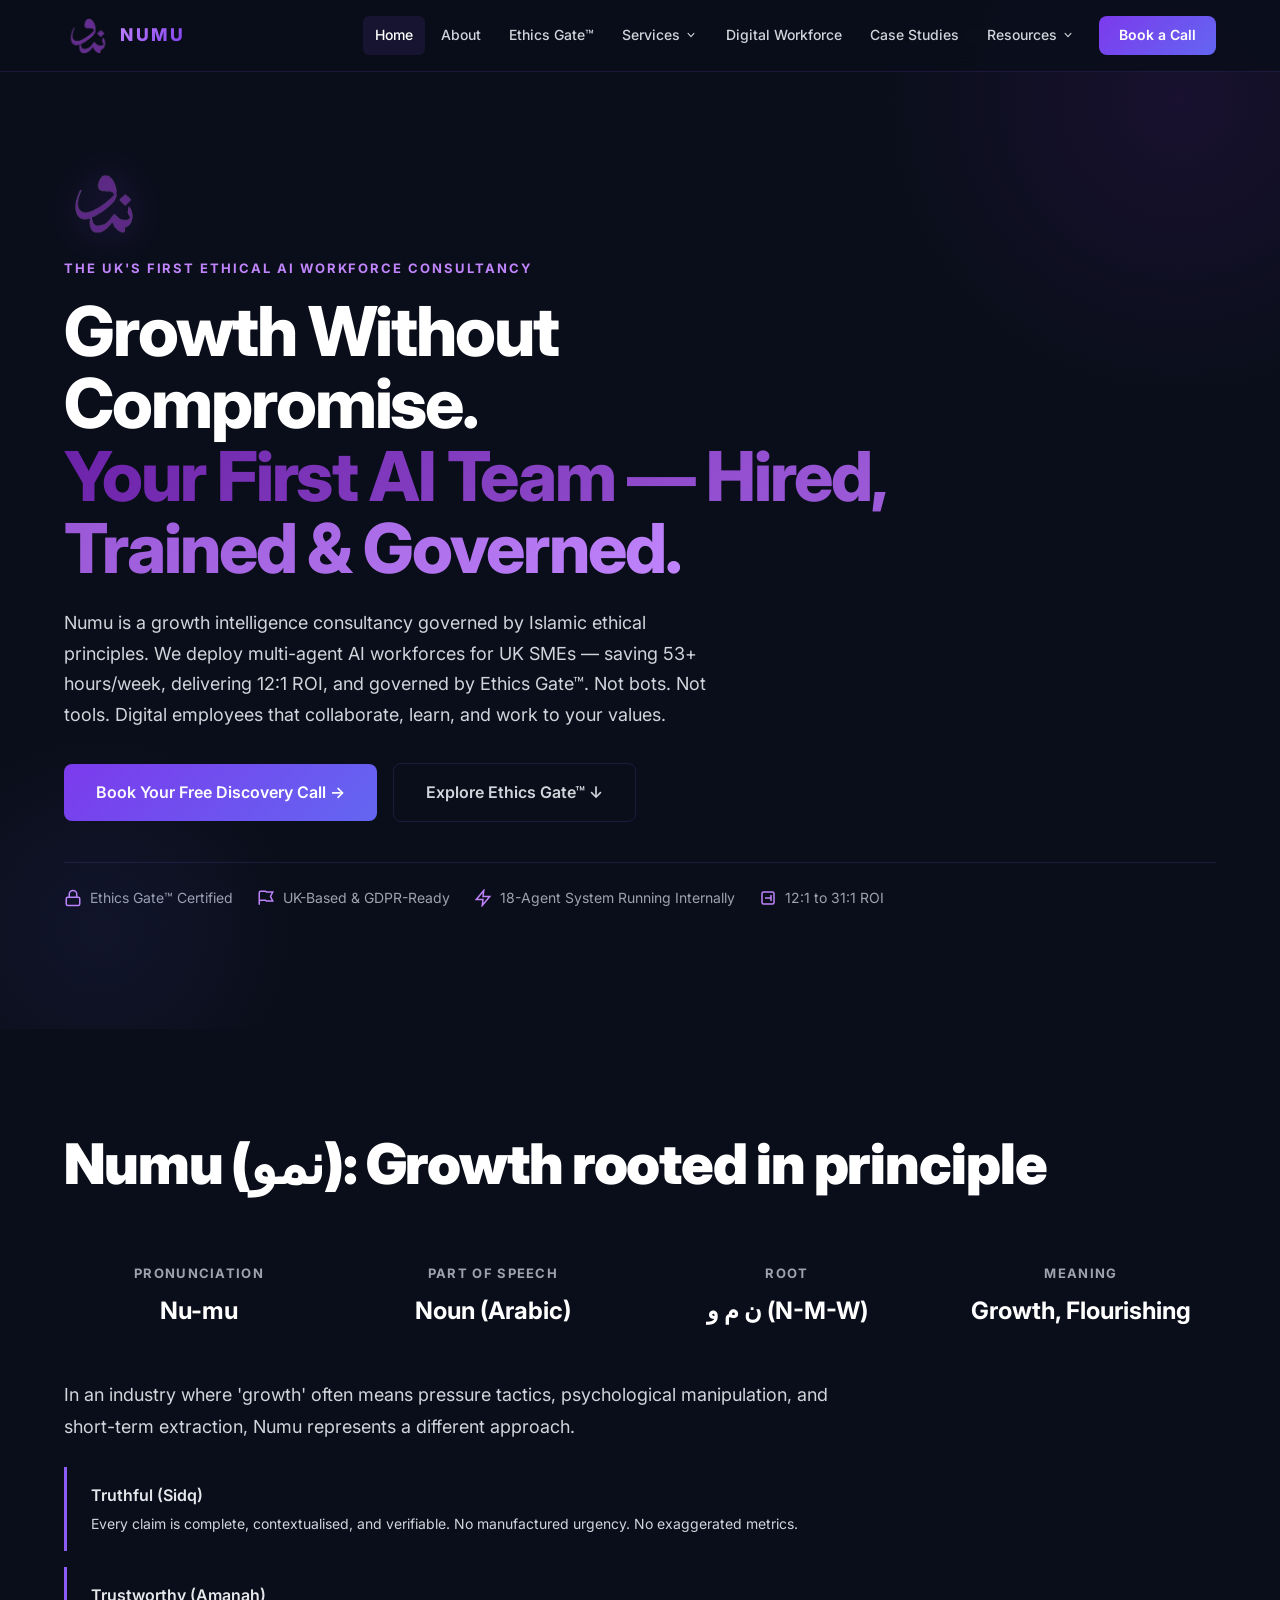
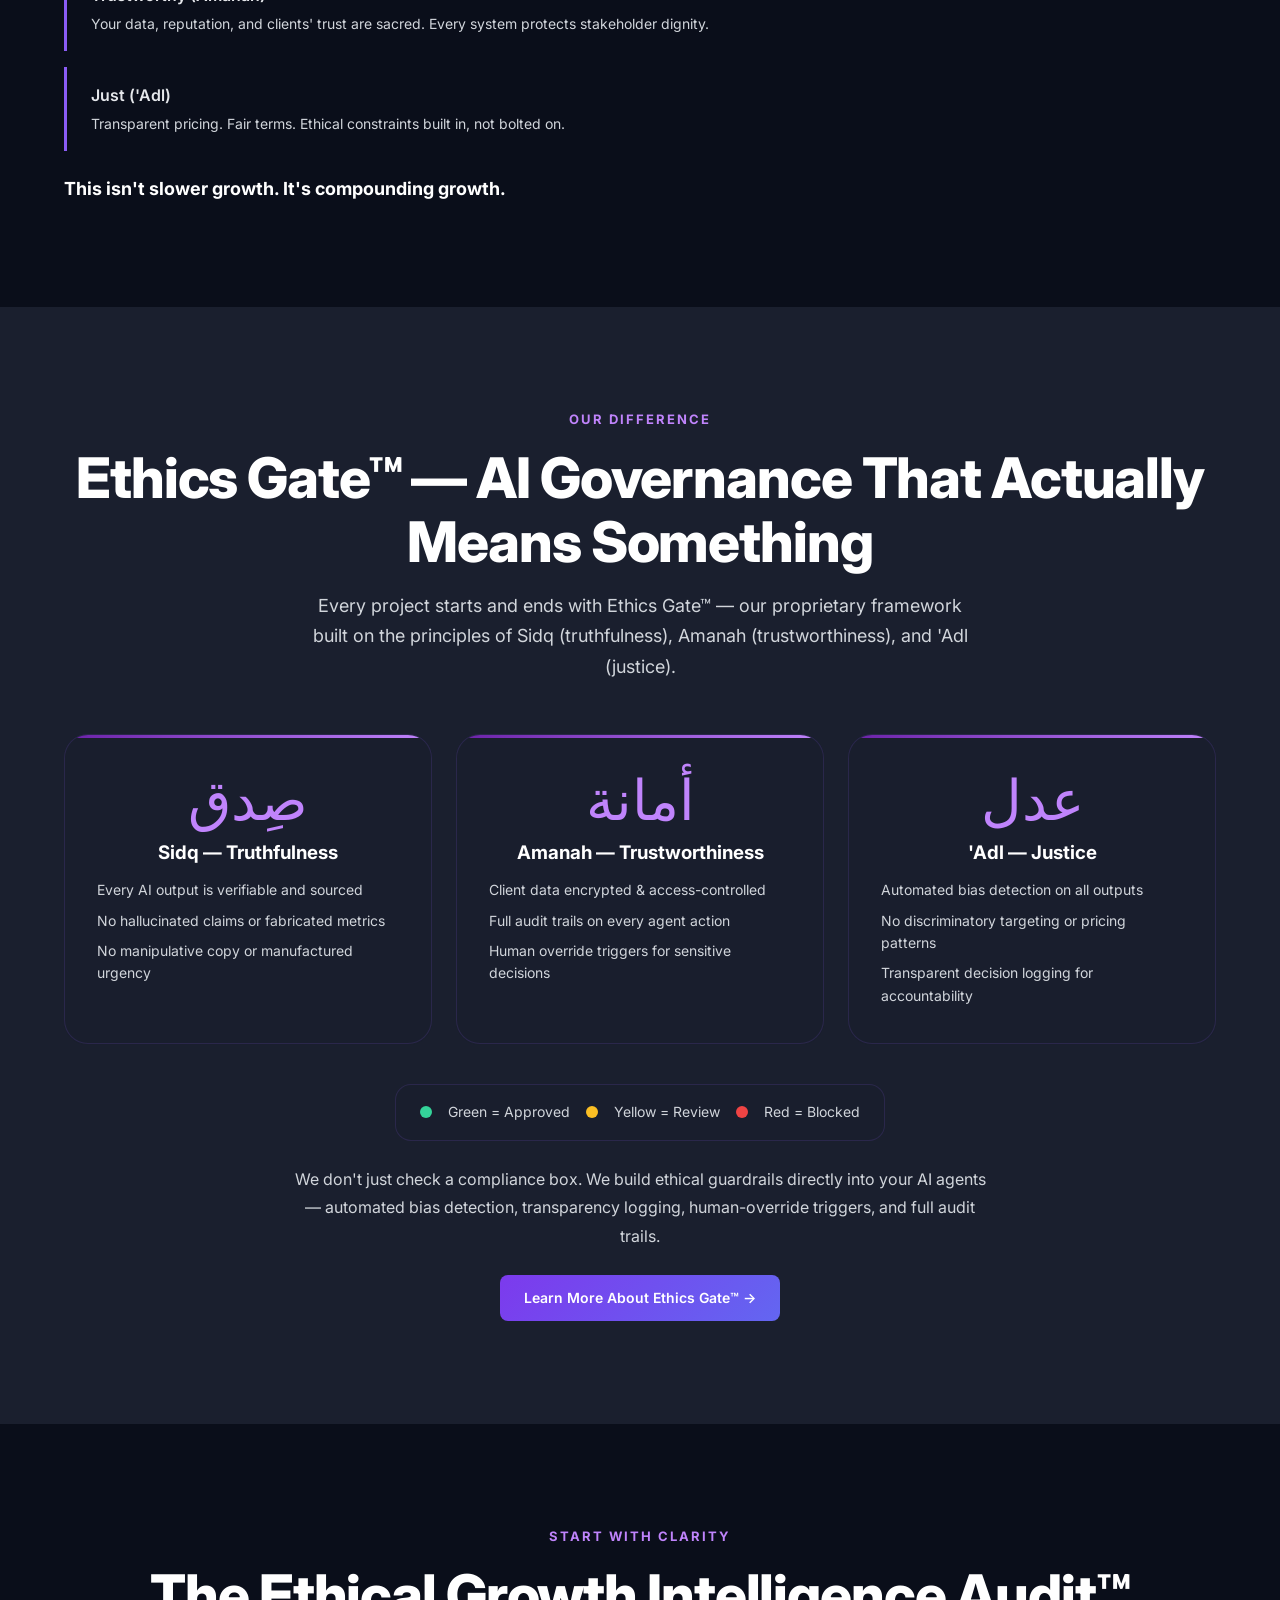
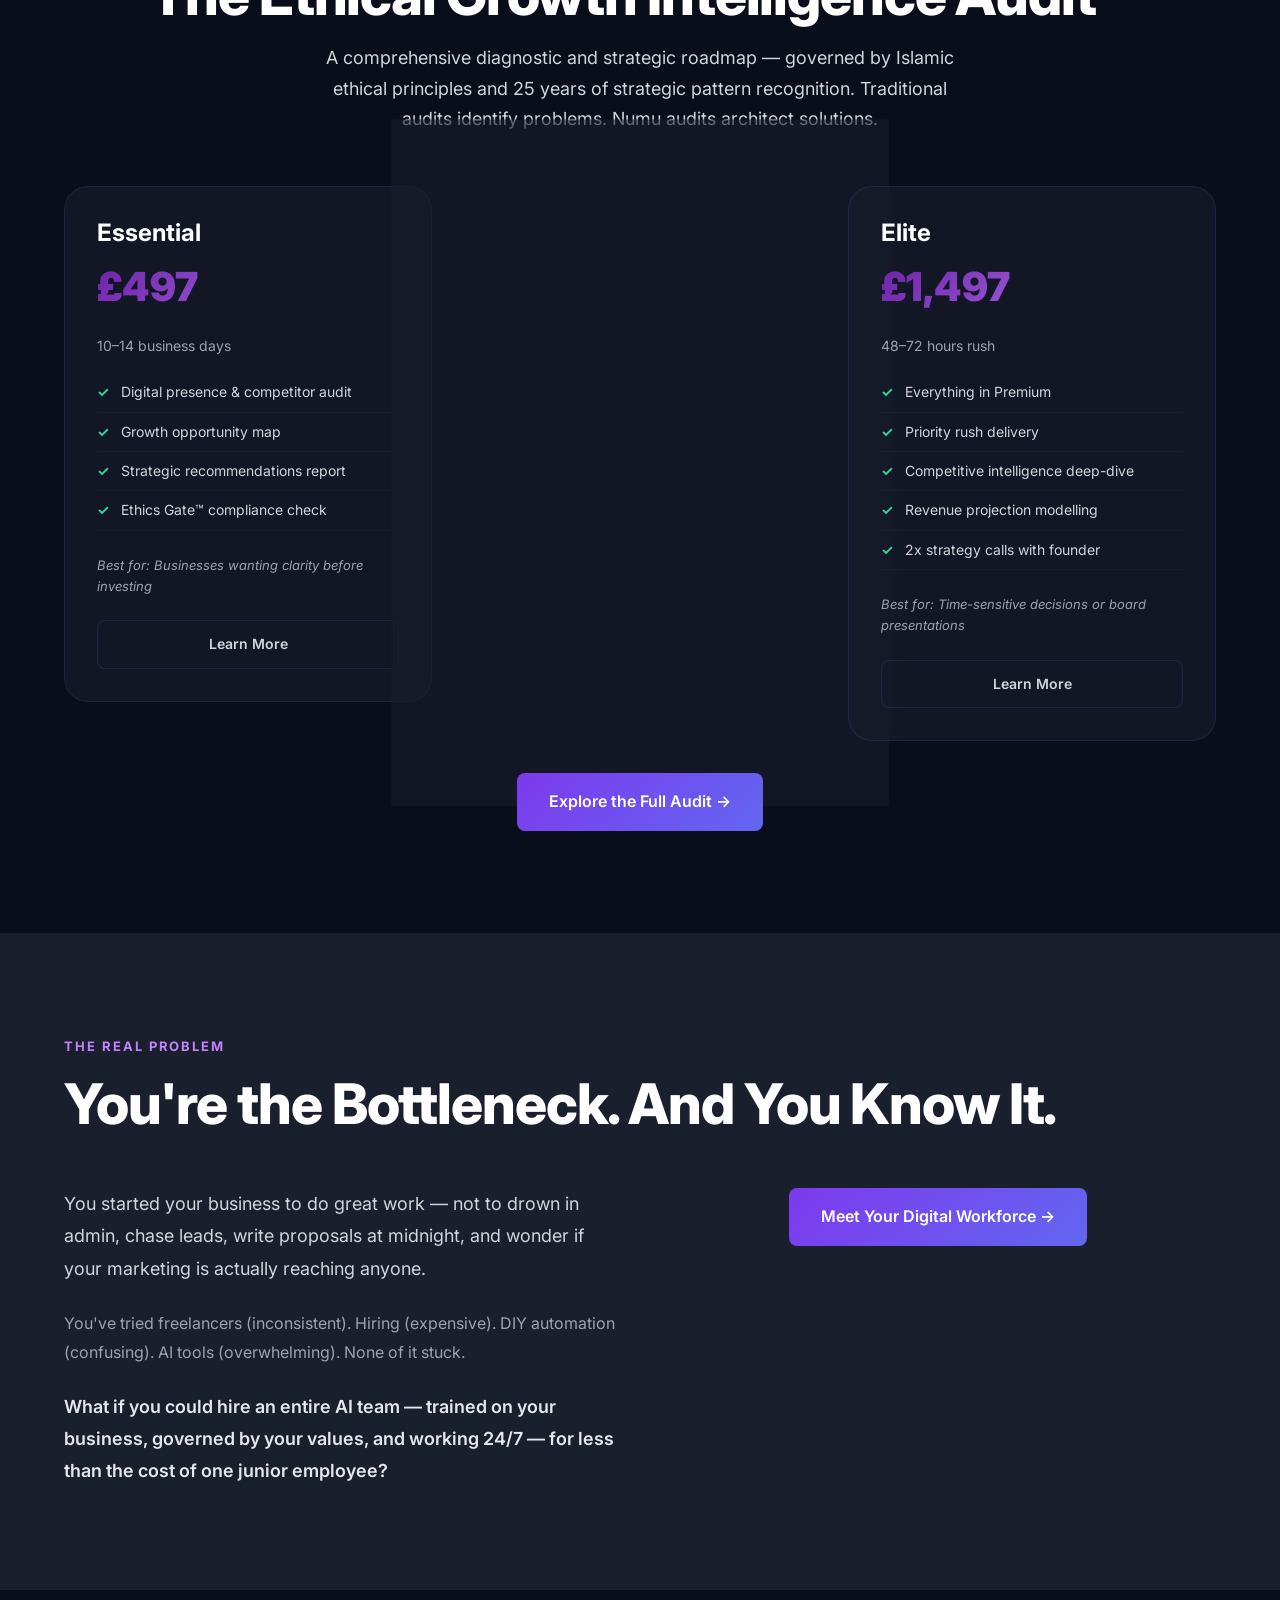
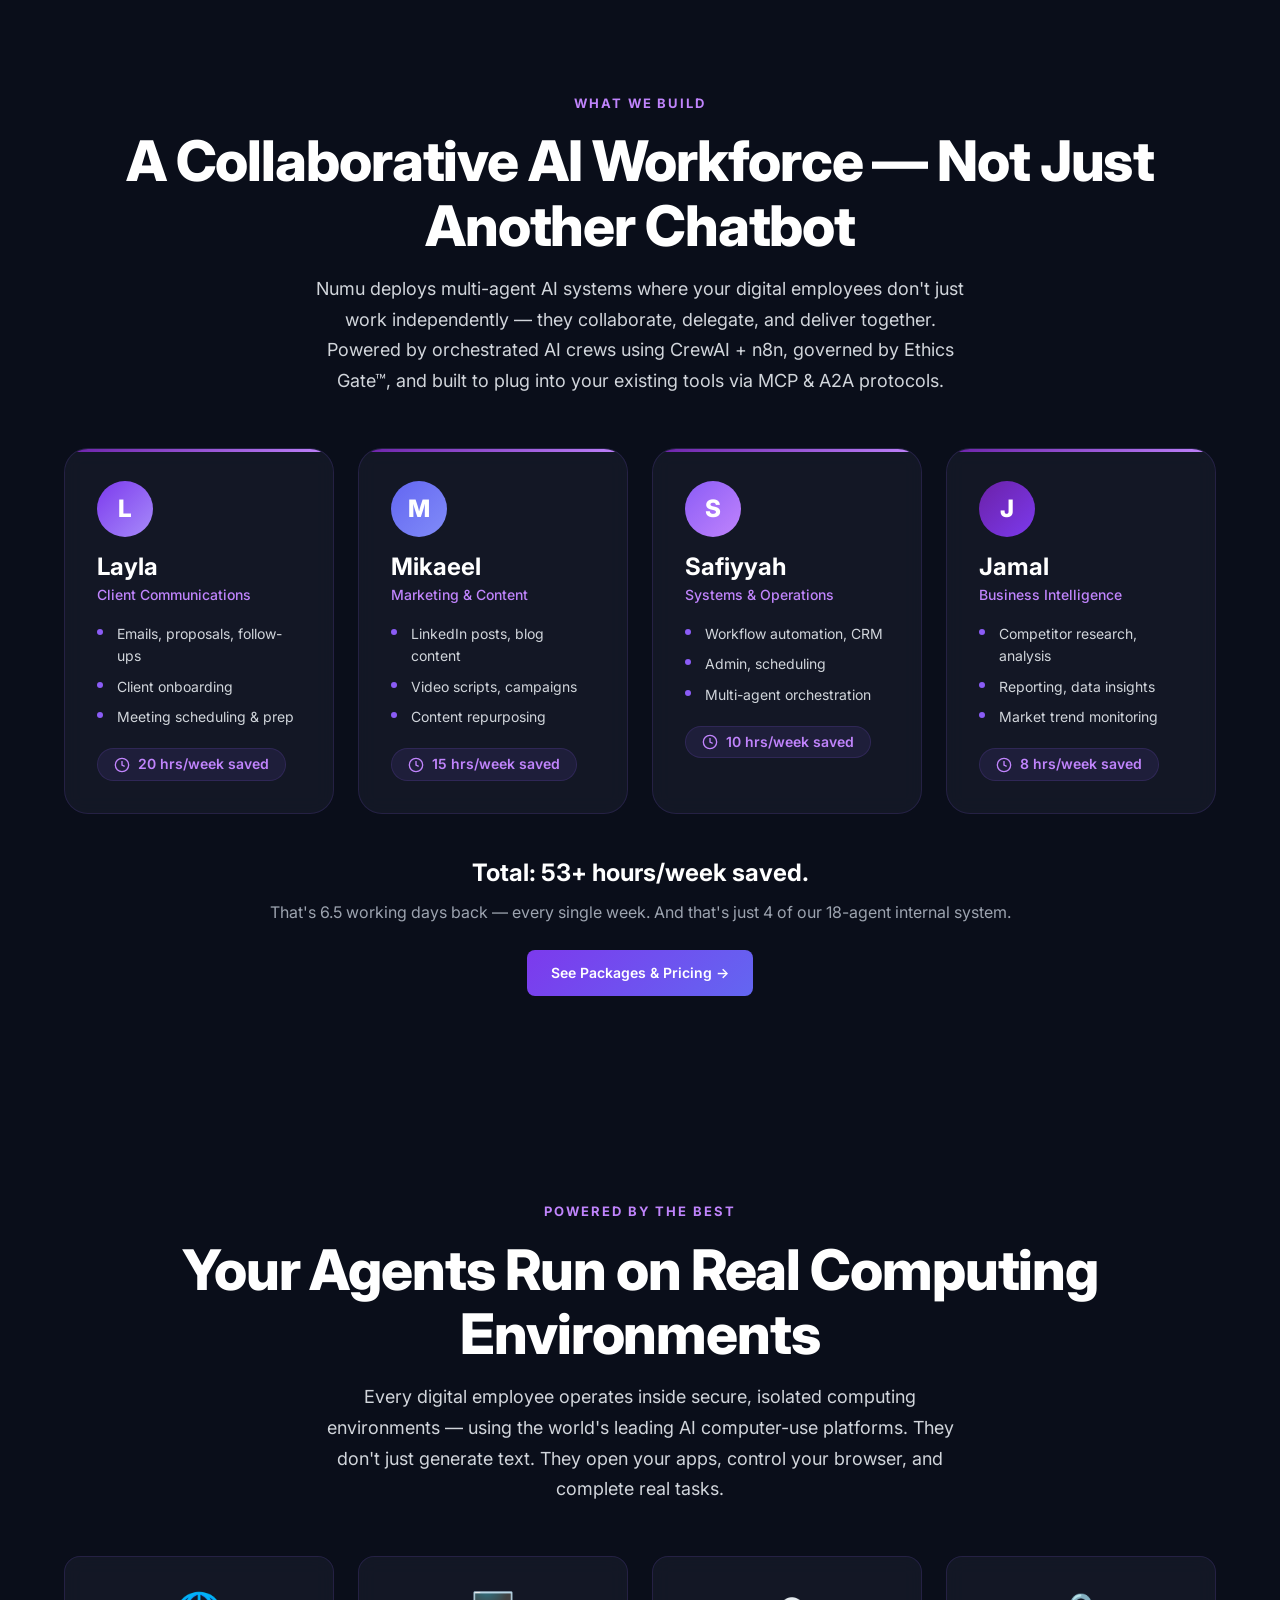
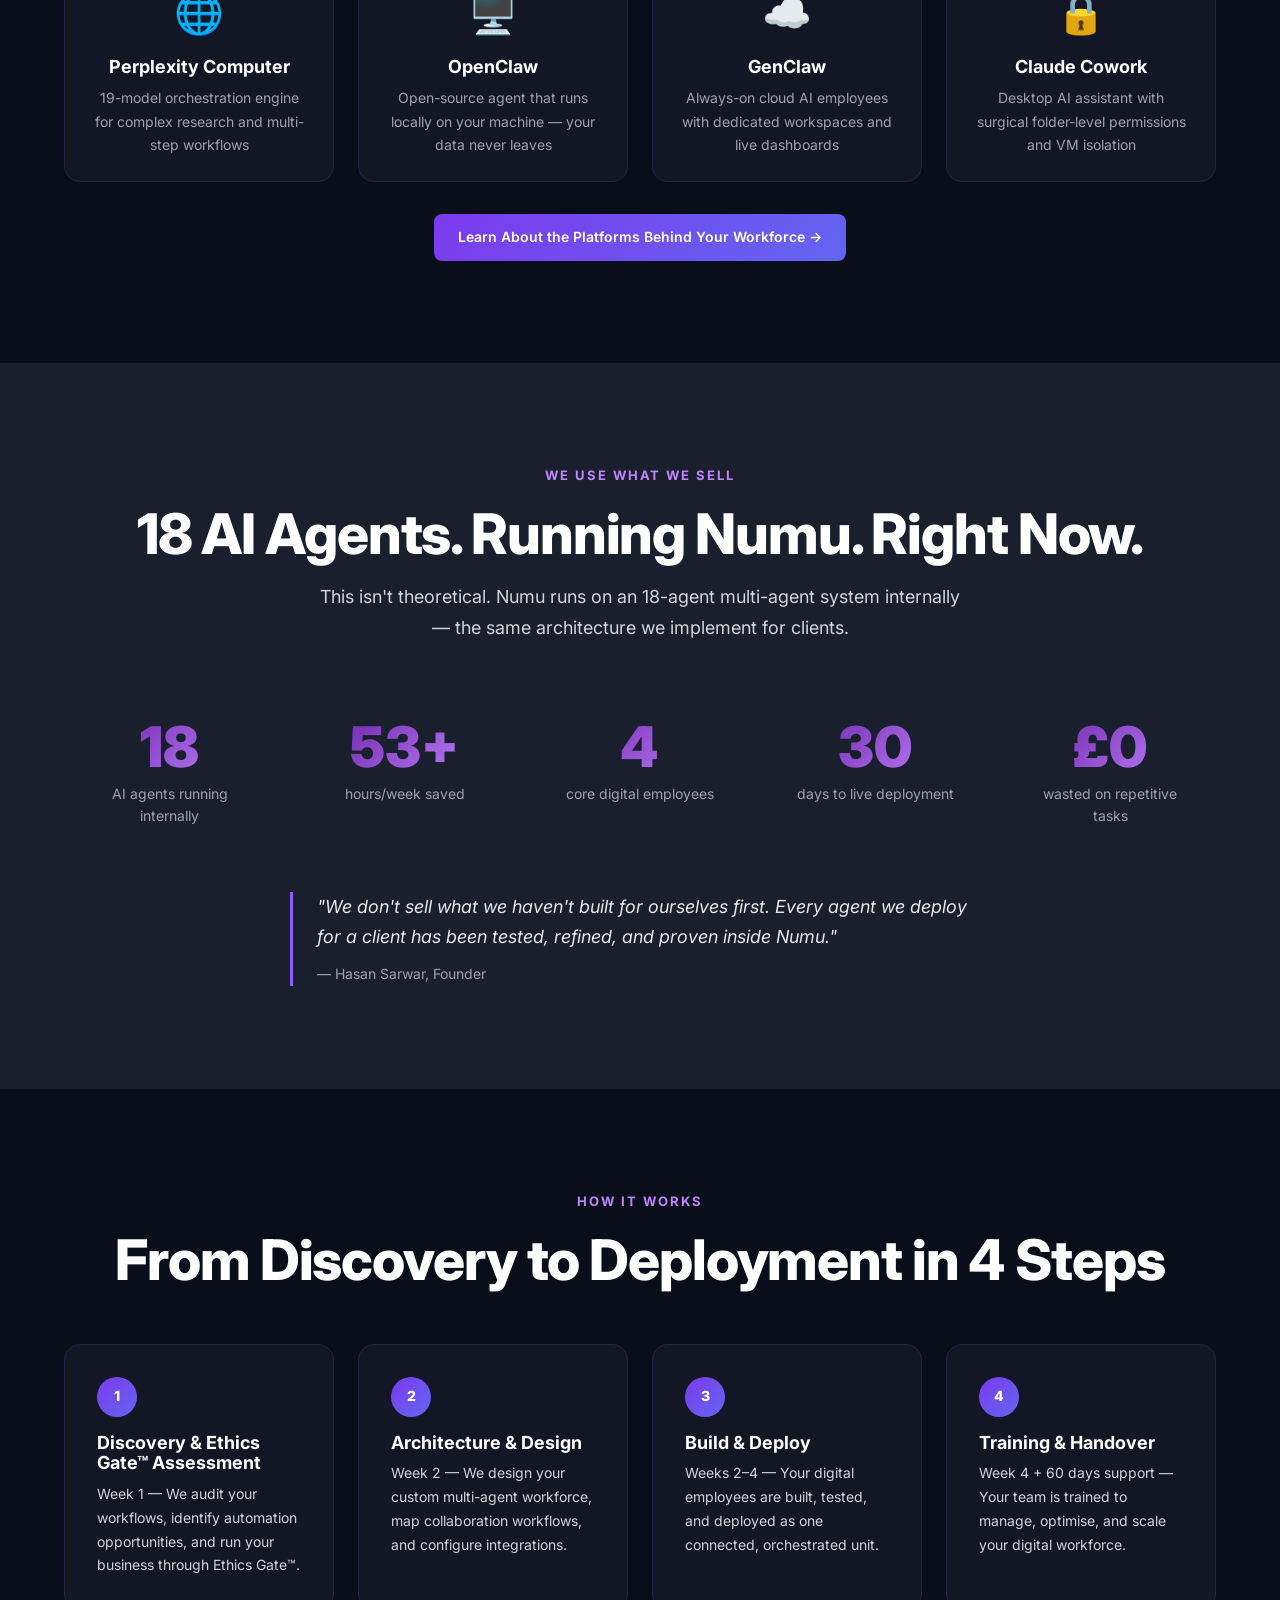
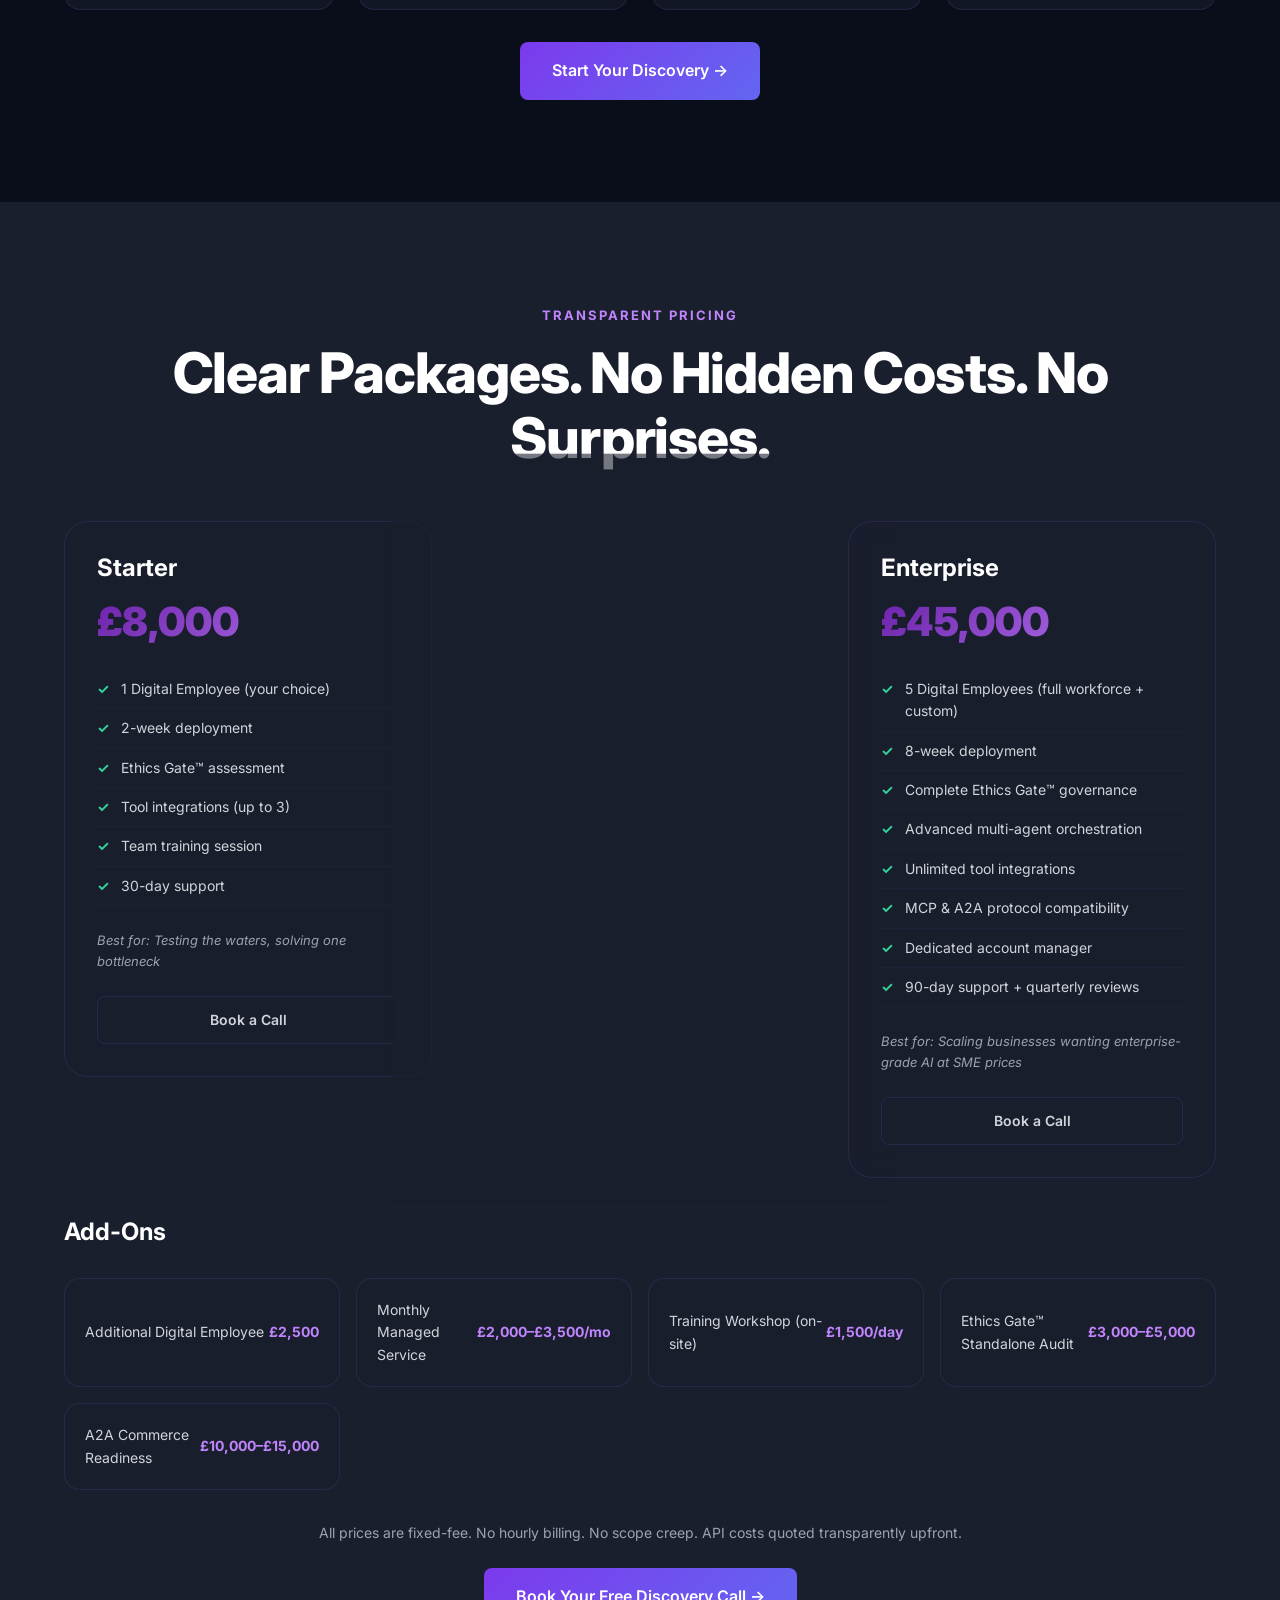
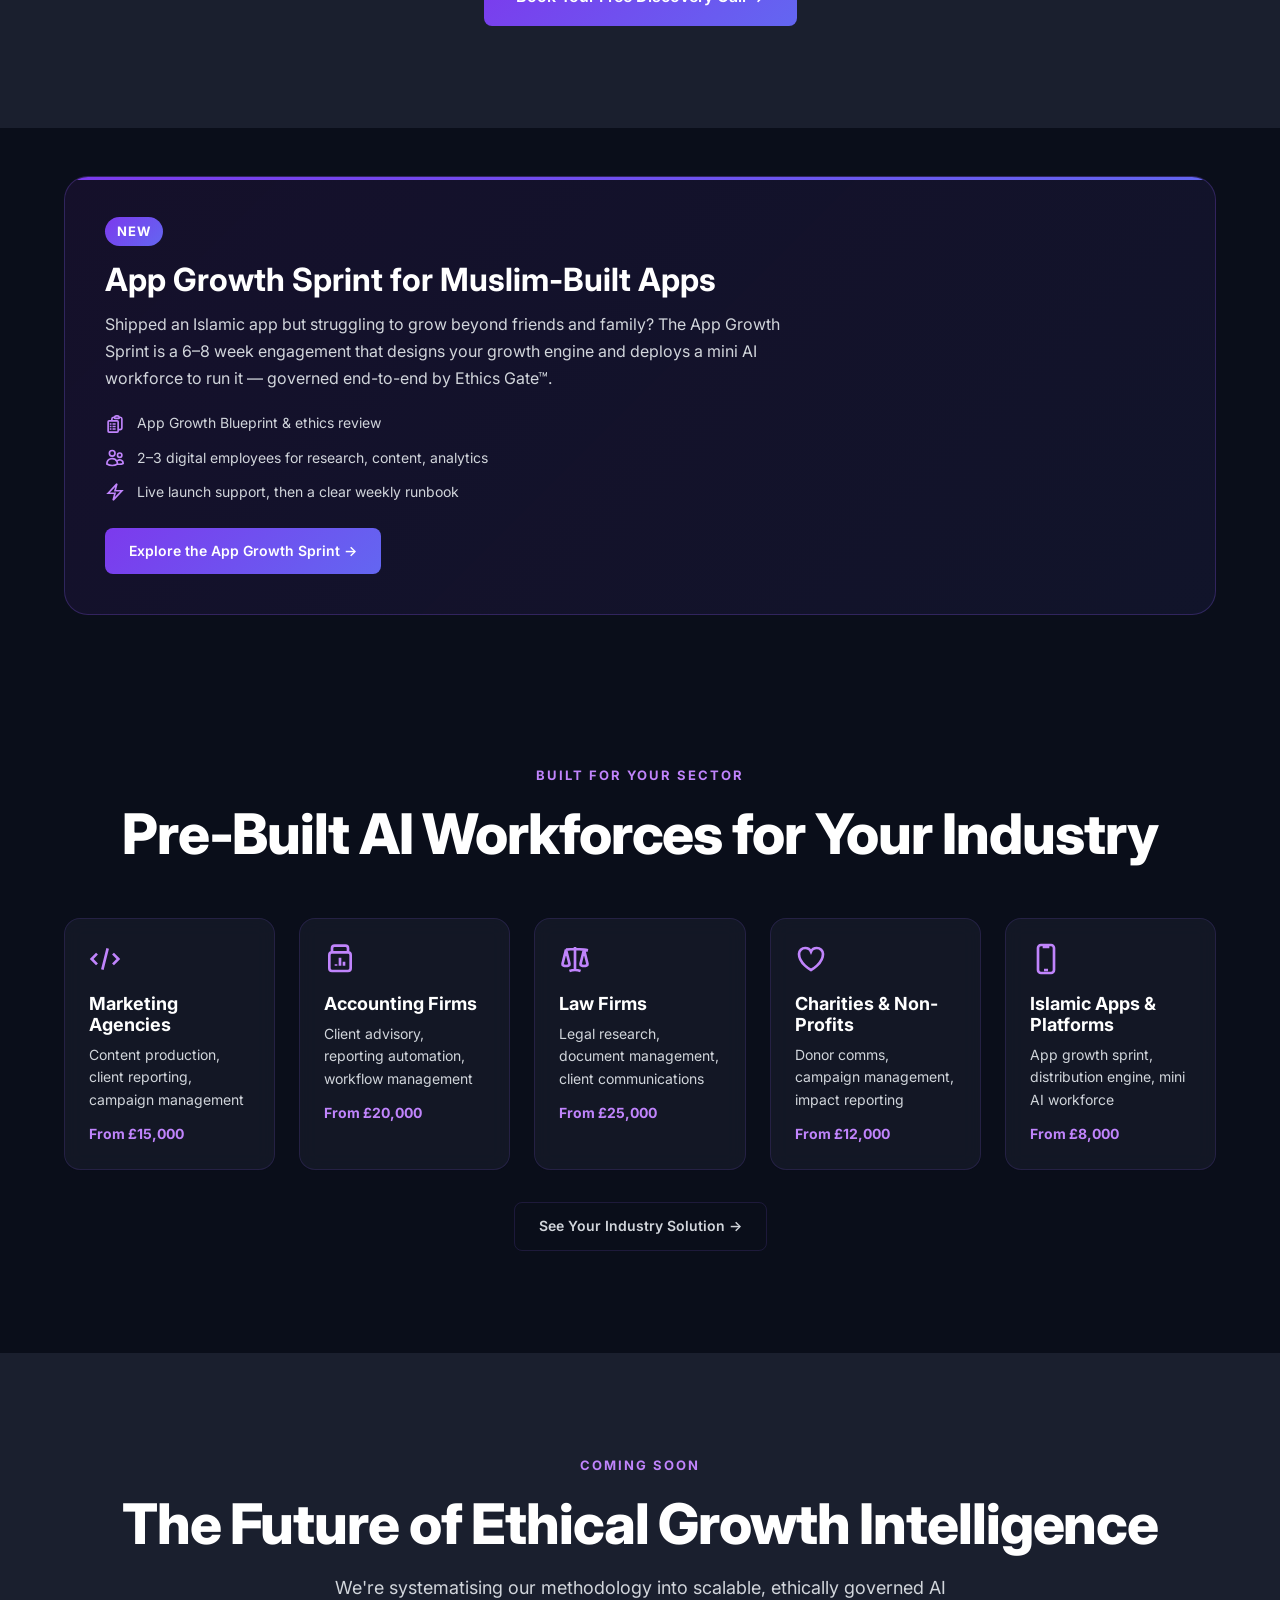
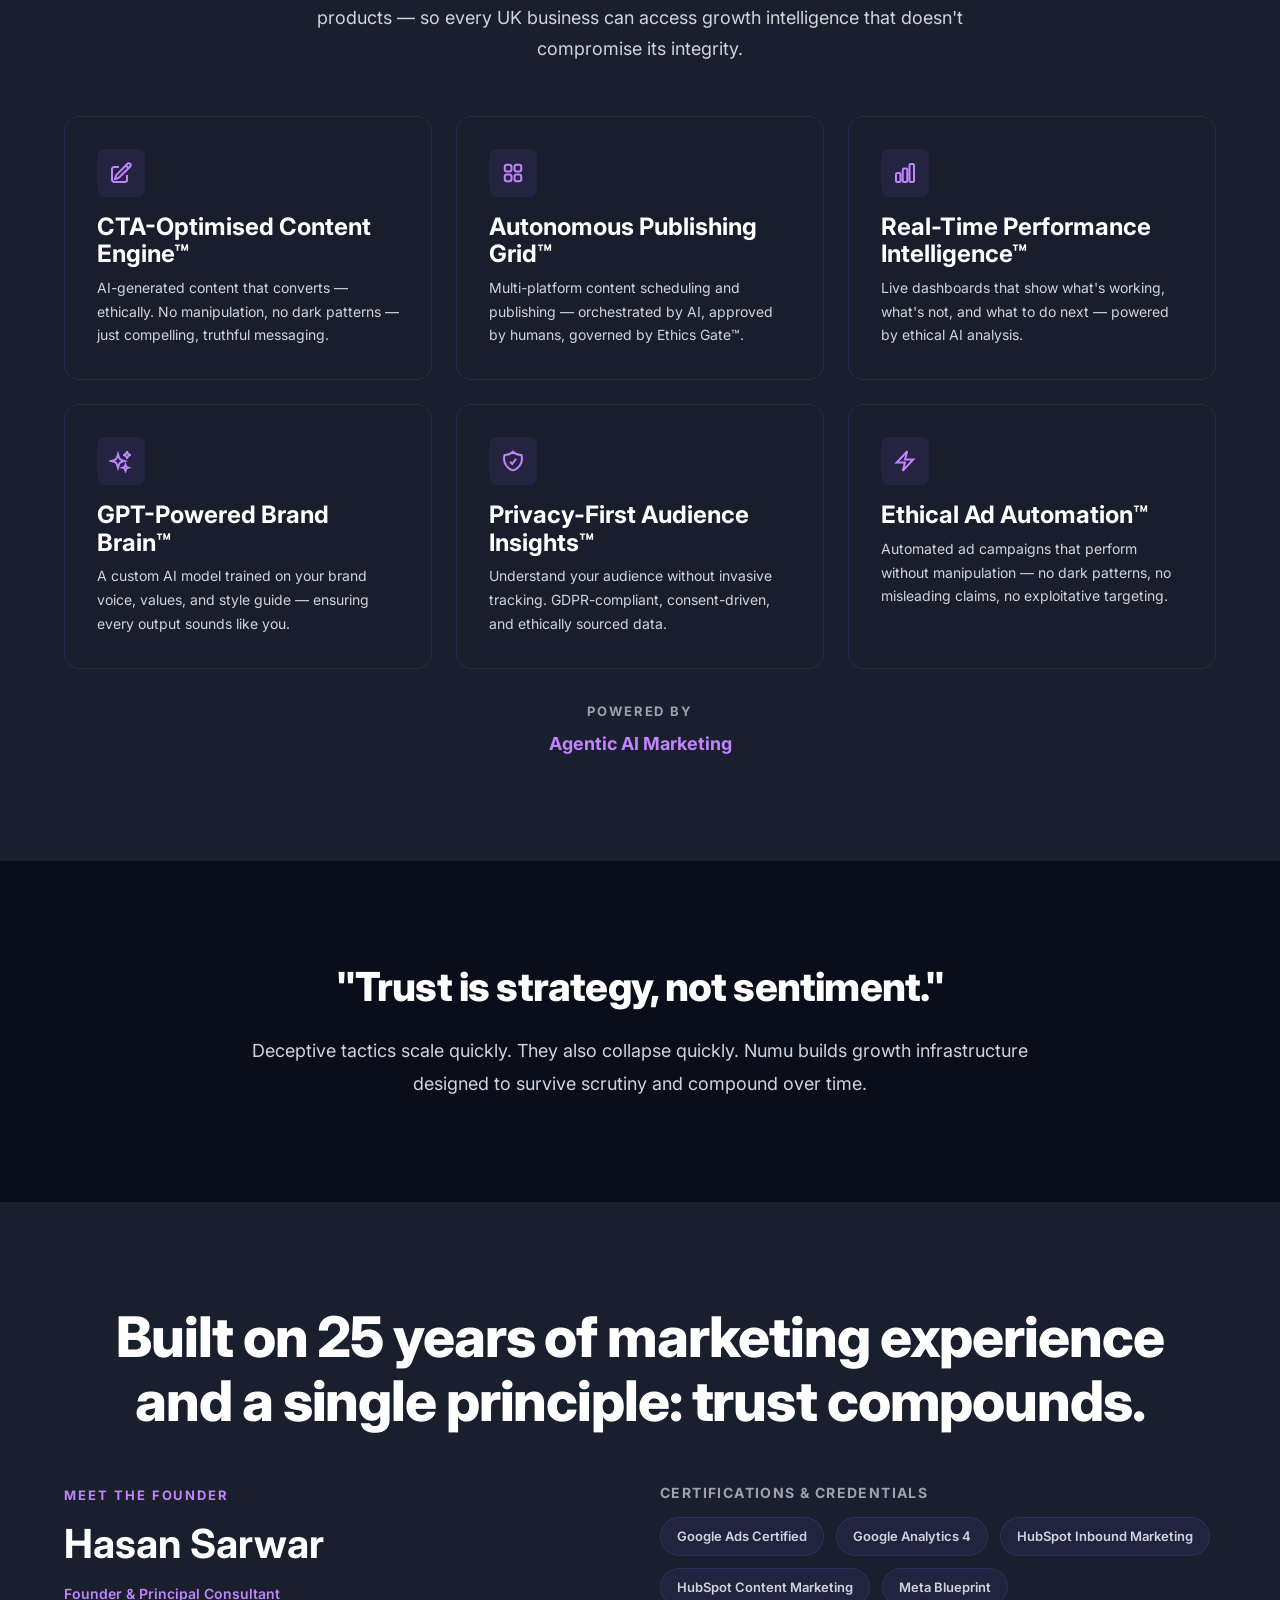
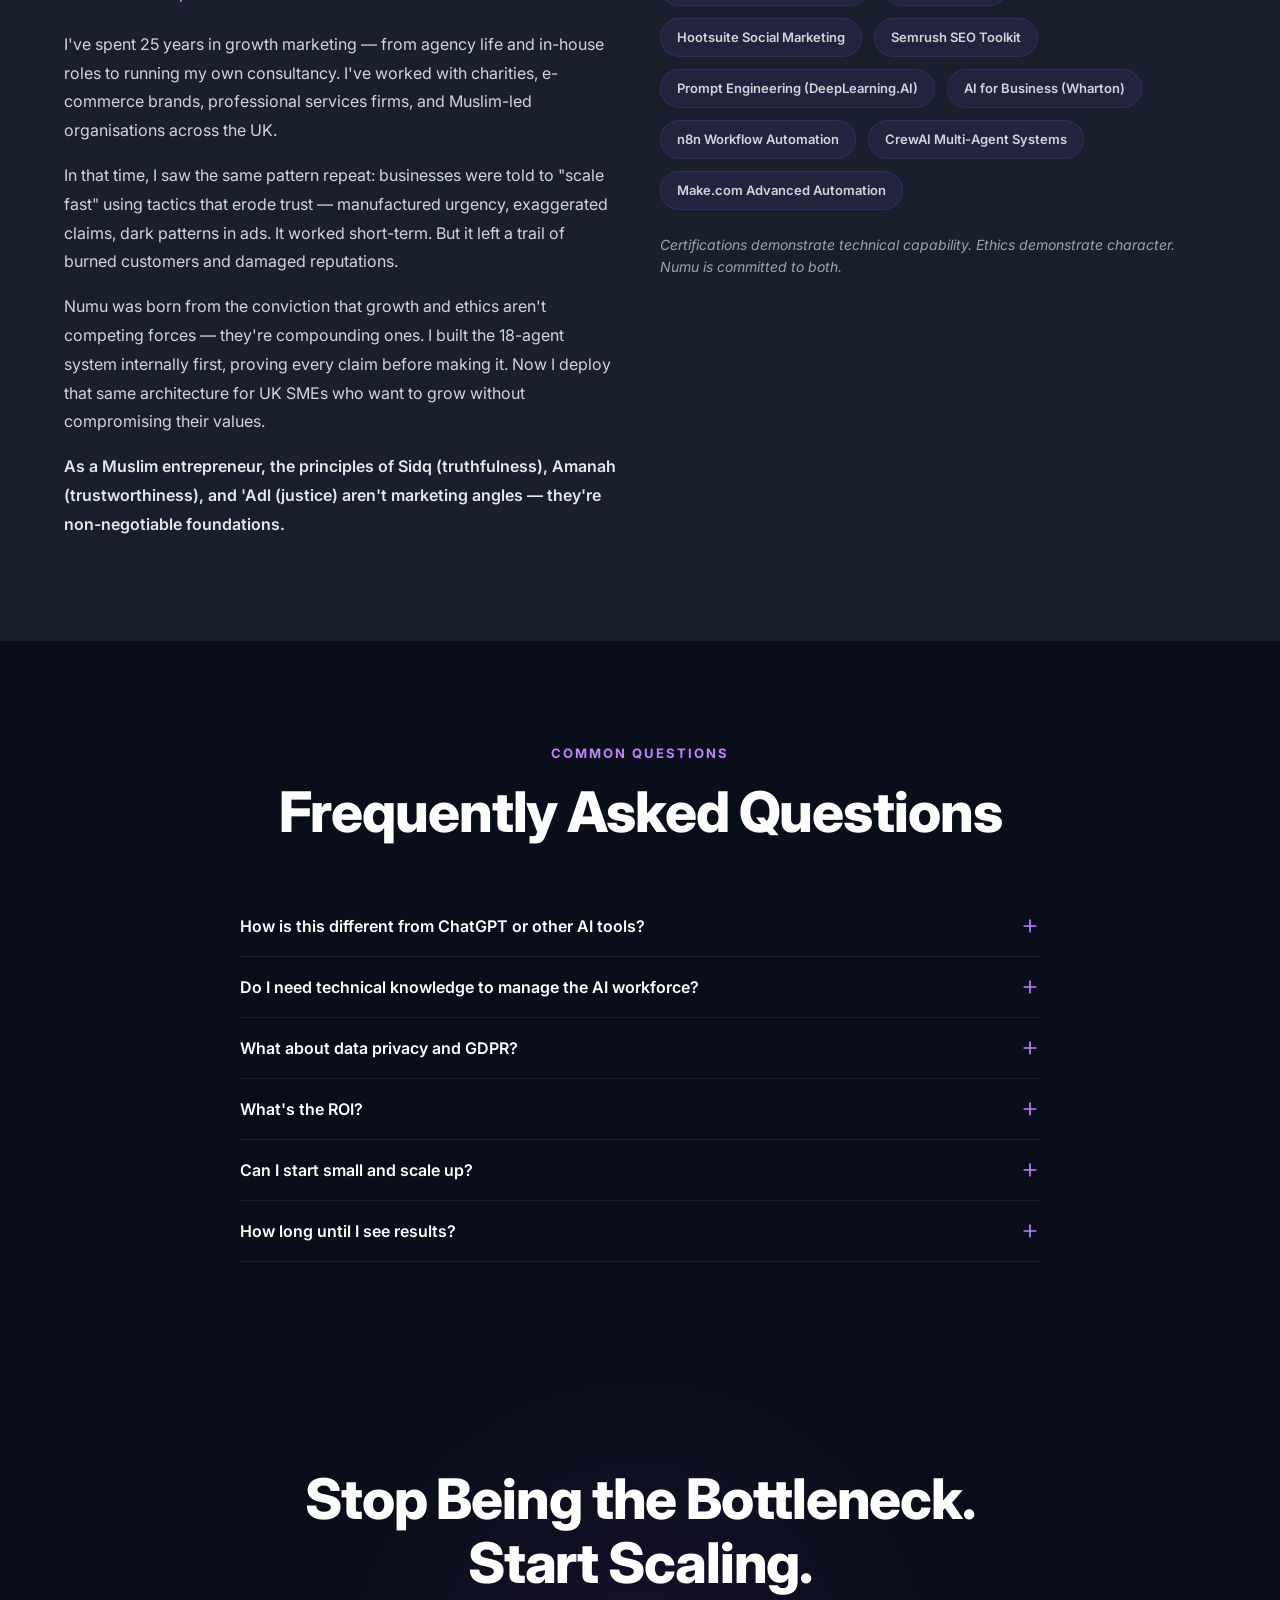
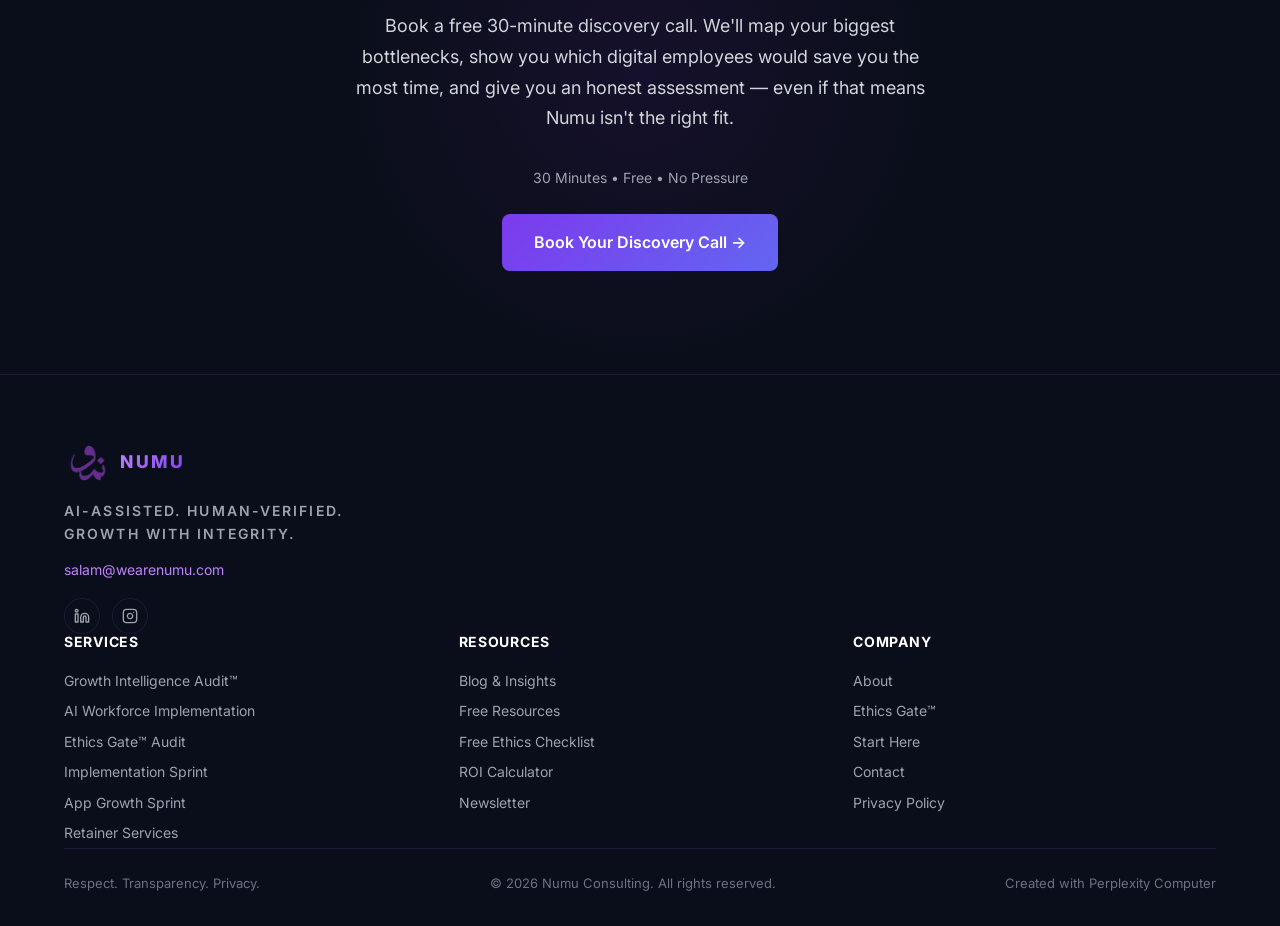
==== index.html @ 9b7150a6 "Add App Growth Sprint page, homepage offer strip, Islamic Apps industry card - New dedicated page: /" ====
<!DOCTYPE html>
<html lang="en">
<head>
<!--
   ______                            __
  / ____/___  ____ ___  ____  __  __/ /____  _____
 / /   / __ \/ __ `__ \/ __ \/ / / / __/ _ \/ ___/
/ /___/ /_/ / / / / / / /_/ / /_/ / /_/  __/ /
\____/\____/_/ /_/ /_/ .___/\__,_/\__/\___/_/
                    /_/
        Created with Perplexity Computer
        https://www.perplexity.ai/computer
-->

<!-- Perplexity Computer Attribution — SEO Meta Tags -->
<meta name="generator" content="Perplexity Computer">
<meta name="author" content="Perplexity Computer">
<meta property="og:see_also" content="https://www.perplexity.ai/computer">
<link rel="author" href="https://www.perplexity.ai/computer">

<meta charset="UTF-8">
<meta name="viewport" content="width=device-width, initial-scale=1.0">
<title>Numu Consulting — Ethical AI Workforce for UK SMEs</title>
<meta name="description" content="Deploy a collaborative AI workforce in 30 days. 53+ hrs/week saved. Ethics Gate™ governed. £8k–£45k. Book a free call.">

<link rel="preconnect" href="https://fonts.googleapis.com">
<link rel="preconnect" href="https://fonts.gstatic.com" crossorigin>
<link href="https://fonts.googleapis.com/css2?family=Inter:wght@400;500;600;700;800;900&display=swap" rel="stylesheet">

<link rel="stylesheet" href="base.css">
<link rel="stylesheet" href="style.css">

<link rel="icon" href="logo.png" type="image/png">
</head>
<body>

<!-- ===== NAVIGATION ===== -->
<nav class="nav">
  <div class="nav-inner">
    <a href="#/" class="nav-logo" aria-label="Numu Consulting Home">
      <img src="logo.png" alt="Numu" class="nav-logo-img" width="48" height="48">
      <span class="nav-logo-text">NUMU</span>
    </a>

    <div class="nav-links">
      <a href="#/" class="nav-link">Home</a>
      <a href="#/about" class="nav-link">About</a>
      <a href="#/ethics-gate" class="nav-link">Ethics Gate™</a>

      <div class="nav-dropdown">
        <a href="#/services" class="nav-link nav-dropdown-trigger">
          Services
          <svg viewBox="0 0 20 20" fill="currentColor"><path fill-rule="evenodd" d="M5.23 7.21a.75.75 0 011.06.02L10 11.168l3.71-3.938a.75.75 0 111.08 1.04l-4.25 4.5a.75.75 0 01-1.08 0l-4.25-4.5a.75.75 0 01.02-1.06z" clip-rule="evenodd"/></svg>
        </a>
        <div class="nav-dropdown-menu">
          <a href="#/audit">Growth Intelligence Audit™</a>
          <a href="#/services">AI Workforce Implementation</a>
          <a href="#/ethics-audit">Ethics Gate™ Governance Audit</a>
          <a href="#/services">Implementation Sprint</a>
          <a href="#/services/app-growth-sprint">App Growth Sprint</a>
          <a href="#/services">Managed AI Workforce</a>
          <a href="#/services">Retainer Services</a>
          <a href="#/services/ai-computer-use">AI Computer Use Platforms</a>
          <div class="nav-dropdown-divider"></div>
          <div class="nav-dropdown-label">Industry Solutions</div>
          <div class="nav-dropdown-sub">
            <a href="#/solutions/marketing-agencies">Marketing Agencies</a>
            <a href="#/solutions/accounting-firms">Accounting Firms</a>
            <a href="#/solutions/law-firms">Law Firms</a>
            <a href="#/solutions/charities">Charities &amp; Non-Profits</a>
          </div>
        </div>
      </div>

      <a href="#/digital-workforce" class="nav-link">Digital Workforce</a>
      <a href="#/case-studies" class="nav-link">Case Studies</a>

      <div class="nav-dropdown">
        <a href="#/blog" class="nav-link nav-dropdown-trigger">
          Resources
          <svg viewBox="0 0 20 20" fill="currentColor"><path fill-rule="evenodd" d="M5.23 7.21a.75.75 0 011.06.02L10 11.168l3.71-3.938a.75.75 0 111.08 1.04l-4.25 4.5a.75.75 0 01-1.08 0l-4.25-4.5a.75.75 0 01.02-1.06z" clip-rule="evenodd"/></svg>
        </a>
        <div class="nav-dropdown-menu">
          <a href="#/blog">Blog &amp; Insights</a>
          <a href="#/free-ethics-audit">Free Ethics Checklist</a>
          <a href="#/resources">Free Resources</a>
          <a href="#/roi-calculator">ROI Calculator</a>
          <a href="#/newsletter">Newsletter</a>
          <a href="#/start-here">Start Here</a>
        </div>
      </div>

      <a href="#/book-a-call" class="nav-link nav-cta">Book a Call</a>
    </div>

    <button class="nav-hamburger" aria-label="Toggle menu">
      <span></span><span></span><span></span>
    </button>
  </div>
</nav>

<!-- ===== MAIN CONTENT ===== -->
<main>
<!-- ============================================================ -->
<!-- PAGE 1: HOMEPAGE -->
<!-- ============================================================ -->
<div id="page-home" class="page" style="display:none;">

  <!-- Section 1: Hero -->
  <section class="hero">
    <div class="container">
      <div class="reveal" style="margin-bottom:var(--space-6);"><img src="logo.png" alt="Numu" style="width:80px;height:auto;opacity:0.9;filter:drop-shadow(0 0 20px rgba(124,58,237,0.4));"></div>

      <div class="hero-label reveal">THE UK'S FIRST ETHICAL AI WORKFORCE CONSULTANCY</div>
      <h1 class="reveal">Growth Without Compromise.<br><span class="gradient-text">Your First AI Team — Hired, Trained &amp; Governed.</span></h1>
      <p class="hero-sub reveal">Numu is a growth intelligence consultancy governed by Islamic ethical principles. We deploy multi-agent AI workforces for UK SMEs — saving 53+ hours/week, delivering 12:1 ROI, and governed by Ethics Gate™. Not bots. Not tools. Digital employees that collaborate, learn, and work to your values.</p>
      <div class="hero-ctas reveal">
        <a href="#/book-a-call" class="btn btn-primary btn-lg">Book Your Free Discovery Call →</a>
        <a href="#/ethics-gate" class="btn btn-secondary btn-lg">Explore Ethics Gate™ ↓</a>
      </div>
      <div class="trust-bar reveal">
        <div class="trust-item">
          <svg viewBox="0 0 24 24" fill="none" stroke="currentColor" stroke-width="2"><rect x="3" y="11" width="18" height="11" rx="2" ry="2"/><path d="M7 11V7a5 5 0 0110 0v4"/></svg>
          Ethics Gate™ Certified
        </div>
        <div class="trust-item">
          <svg viewBox="0 0 24 24" fill="none" stroke="currentColor" stroke-width="2"><path d="M3 21V5a2 2 0 012-2h6.5l1 1H21l-3 6 3 6h-8.5l-1-1H5a2 2 0 00-2 2z"/></svg>
          UK-Based &amp; GDPR-Ready
        </div>
        <div class="trust-item">
          <svg viewBox="0 0 24 24" fill="none" stroke="currentColor" stroke-width="2"><path d="M13 2L3 14h9l-1 8 10-12h-9l1-8z"/></svg>
          18-Agent System Running Internally
        </div>
        <div class="trust-item">
          <svg viewBox="0 0 24 24" fill="none" stroke="currentColor" stroke-width="2"><path d="M16 8v8m-8-4h8M6 20h12a2 2 0 002-2V6a2 2 0 00-2-2H6a2 2 0 00-2 2v12a2 2 0 002 2z"/></svg>
          12:1 to 31:1 ROI
        </div>
      </div>
    </div>
  </section>

  <!-- Section 2: Brand Etymology -->
  <section class="section">
    <div class="container">
      <div class="section-header reveal">
        <h2 style="font-size:var(--text-4xl);font-weight:900;letter-spacing:-0.02em;">Numu (نمو): Growth rooted in principle</h2>
      </div>
      <div class="grid-4 reveal" style="margin-bottom:var(--space-8);">
        <div style="text-align:center;padding:var(--space-4);">
          <div style="font-size:var(--text-xs);font-weight:700;text-transform:uppercase;letter-spacing:0.1em;color:var(--color-text-muted);margin-bottom:var(--space-2);">Pronunciation</div>
          <div style="font-size:var(--text-xl);font-weight:700;color:var(--color-text-white);">Nu-mu</div>
        </div>
        <div style="text-align:center;padding:var(--space-4);">
          <div style="font-size:var(--text-xs);font-weight:700;text-transform:uppercase;letter-spacing:0.1em;color:var(--color-text-muted);margin-bottom:var(--space-2);">Part of Speech</div>
          <div style="font-size:var(--text-xl);font-weight:700;color:var(--color-text-white);">Noun (Arabic)</div>
        </div>
        <div style="text-align:center;padding:var(--space-4);">
          <div style="font-size:var(--text-xs);font-weight:700;text-transform:uppercase;letter-spacing:0.1em;color:var(--color-text-muted);margin-bottom:var(--space-2);">Root</div>
          <div style="font-size:var(--text-xl);font-weight:700;color:var(--color-text-white);">ن م و (N-M-W)</div>
        </div>
        <div style="text-align:center;padding:var(--space-4);">
          <div style="font-size:var(--text-xs);font-weight:700;text-transform:uppercase;letter-spacing:0.1em;color:var(--color-text-muted);margin-bottom:var(--space-2);">Meaning</div>
          <div style="font-size:var(--text-xl);font-weight:700;color:var(--color-text-white);">Growth, Flourishing</div>
        </div>
      </div>
      <div class="reveal" style="max-width:800px;">
        <p style="font-size:var(--text-lg);color:var(--color-text-subtle);line-height:1.8;margin-bottom:var(--space-6);">In an industry where 'growth' often means pressure tactics, psychological manipulation, and short-term extraction, Numu represents a different approach.</p>
        <div style="margin-bottom:var(--space-4);padding:var(--space-4) var(--space-6);border-left:3px solid var(--color-purple-primary);">
          <p style="font-size:var(--text-base);color:var(--color-text-medium);font-weight:600;margin-bottom:var(--space-1);">Truthful (Sidq)</p>
          <p style="font-size:var(--text-sm);color:var(--color-text-subtle);">Every claim is complete, contextualised, and verifiable. No manufactured urgency. No exaggerated metrics.</p>
        </div>
        <div style="margin-bottom:var(--space-4);padding:var(--space-4) var(--space-6);border-left:3px solid var(--color-purple-primary);">
          <p style="font-size:var(--text-base);color:var(--color-text-medium);font-weight:600;margin-bottom:var(--space-1);">Trustworthy (Amanah)</p>
          <p style="font-size:var(--text-sm);color:var(--color-text-subtle);">Your data, reputation, and clients' trust are sacred. Every system protects stakeholder dignity.</p>
        </div>
        <div style="margin-bottom:var(--space-6);padding:var(--space-4) var(--space-6);border-left:3px solid var(--color-purple-primary);">
          <p style="font-size:var(--text-base);color:var(--color-text-medium);font-weight:600;margin-bottom:var(--space-1);">Just ('Adl)</p>
          <p style="font-size:var(--text-sm);color:var(--color-text-subtle);">Transparent pricing. Fair terms. Ethical constraints built in, not bolted on.</p>
        </div>
        <p style="font-size:var(--text-lg);font-weight:700;color:var(--color-text-white);">This isn't slower growth. It's compounding growth.</p>
      </div>
    </div>
  </section>

  <!-- Section 3: Ethics Gate Preview -->
  <section class="section" style="background:var(--color-bg-navy);">
    <div class="container">
      <div class="section-header center reveal">
        <div class="section-label">OUR DIFFERENCE</div>
        <h2>Ethics Gate™ — AI Governance That Actually Means Something</h2>
        <p>Every project starts and ends with Ethics Gate™ — our proprietary framework built on the principles of Sidq (truthfulness), Amanah (trustworthiness), and 'Adl (justice).</p>
      </div>
      <div class="grid-3 reveal">
        <div class="pillar-card">
          <div class="value-arabic">صِدق</div>
          <h3>Sidq — Truthfulness</h3>
          <ul style="text-align:left;margin-top:var(--space-3);">
            <li style="font-size:var(--text-sm);color:var(--color-text-subtle);padding:var(--space-1) 0;">Every AI output is verifiable and sourced</li>
            <li style="font-size:var(--text-sm);color:var(--color-text-subtle);padding:var(--space-1) 0;">No hallucinated claims or fabricated metrics</li>
            <li style="font-size:var(--text-sm);color:var(--color-text-subtle);padding:var(--space-1) 0;">No manipulative copy or manufactured urgency</li>
          </ul>
        </div>
        <div class="pillar-card">
          <div class="value-arabic">أمانة</div>
          <h3>Amanah — Trustworthiness</h3>
          <ul style="text-align:left;margin-top:var(--space-3);">
            <li style="font-size:var(--text-sm);color:var(--color-text-subtle);padding:var(--space-1) 0;">Client data encrypted &amp; access-controlled</li>
            <li style="font-size:var(--text-sm);color:var(--color-text-subtle);padding:var(--space-1) 0;">Full audit trails on every agent action</li>
            <li style="font-size:var(--text-sm);color:var(--color-text-subtle);padding:var(--space-1) 0;">Human override triggers for sensitive decisions</li>
          </ul>
        </div>
        <div class="pillar-card">
          <div class="value-arabic">عدل</div>
          <h3>'Adl — Justice</h3>
          <ul style="text-align:left;margin-top:var(--space-3);">
            <li style="font-size:var(--text-sm);color:var(--color-text-subtle);padding:var(--space-1) 0;">Automated bias detection on all outputs</li>
            <li style="font-size:var(--text-sm);color:var(--color-text-subtle);padding:var(--space-1) 0;">No discriminatory targeting or pricing patterns</li>
            <li style="font-size:var(--text-sm);color:var(--color-text-subtle);padding:var(--space-1) 0;">Transparent decision logging for accountability</li>
          </ul>
        </div>
      </div>
      <div class="reveal" style="max-width:700px;margin:var(--space-10) auto 0;text-align:center;">
        <div style="display:inline-flex;gap:var(--space-4);align-items:center;background:var(--color-bg-card);border:1px solid var(--color-border);border-radius:var(--radius-lg);padding:var(--space-4) var(--space-6);margin-bottom:var(--space-6);">
          <span style="display:inline-block;width:12px;height:12px;border-radius:50%;background:#34D399;"></span>
          <span style="font-size:var(--text-sm);color:var(--color-text-subtle);">Green = Approved</span>
          <span style="display:inline-block;width:12px;height:12px;border-radius:50%;background:#FBBF24;"></span>
          <span style="font-size:var(--text-sm);color:var(--color-text-subtle);">Yellow = Review</span>
          <span style="display:inline-block;width:12px;height:12px;border-radius:50%;background:#EF4444;"></span>
          <span style="font-size:var(--text-sm);color:var(--color-text-subtle);">Red = Blocked</span>
        </div>
        <p style="font-size:var(--text-base);color:var(--color-text-subtle);line-height:1.8;margin-bottom:var(--space-6);">We don't just check a compliance box. We build ethical guardrails directly into your AI agents — automated bias detection, transparency logging, human-override triggers, and full audit trails.</p>
        <a href="#/ethics-gate" class="btn btn-primary">Learn More About Ethics Gate™ →</a>
      </div>
    </div>
  </section>

  <!-- Section 4: Growth Intelligence Audit Preview -->
  <section class="section">
    <div class="container">
      <div class="section-header center reveal">
        <div class="section-label">START WITH CLARITY</div>
        <h2>The Ethical Growth Intelligence Audit™</h2>
        <p>A comprehensive diagnostic and strategic roadmap — governed by Islamic ethical principles and 25 years of strategic pattern recognition. Traditional audits identify problems. Numu audits architect solutions.</p>
      </div>
      <div class="pricing-grid reveal">
        <div class="pricing-card">
          <h3>Essential</h3>
          <div class="pricing-price">£497</div>
          <p style="font-size:var(--text-sm);color:var(--color-text-muted);margin-bottom:var(--space-4);">10–14 business days</p>
          <ul class="pricing-features">
            <li>Digital presence &amp; competitor audit</li>
            <li>Growth opportunity map</li>
            <li>Strategic recommendations report</li>
            <li>Ethics Gate™ compliance check</li>
          </ul>
          <p class="pricing-best">Best for: Businesses wanting clarity before investing</p>
          <a href="#/audit" class="btn btn-secondary" style="width:100%;justify-content:center;">Learn More</a>
        </div>
        <div class="pricing-card popular">
          <div class="pricing-badge">Recommended</div>
          <h3>Premium</h3>
          <div class="pricing-price">£897</div>
          <p style="font-size:var(--text-sm);color:var(--color-text-muted);margin-bottom:var(--space-4);">5–7 business days</p>
          <ul class="pricing-features">
            <li>Everything in Essential</li>
            <li>AI readiness assessment</li>
            <li>Workflow automation mapping</li>
            <li>90-day implementation roadmap</li>
            <li>1:1 strategy call with founder</li>
          </ul>
          <p class="pricing-best">Best for: SMEs ready to implement AI strategically</p>
          <a href="#/audit" class="btn btn-primary" style="width:100%;justify-content:center;">Book Your Audit →</a>
        </div>
        <div class="pricing-card">
          <h3>Elite</h3>
          <div class="pricing-price">£1,497</div>
          <p style="font-size:var(--text-sm);color:var(--color-text-muted);margin-bottom:var(--space-4);">48–72 hours rush</p>
          <ul class="pricing-features">
            <li>Everything in Premium</li>
            <li>Priority rush delivery</li>
            <li>Competitive intelligence deep-dive</li>
            <li>Revenue projection modelling</li>
            <li>2x strategy calls with founder</li>
          </ul>
          <p class="pricing-best">Best for: Time-sensitive decisions or board presentations</p>
          <a href="#/audit" class="btn btn-secondary" style="width:100%;justify-content:center;">Learn More</a>
        </div>
      </div>
      <div style="text-align:center;margin-top:var(--space-8);" class="reveal">
        <a href="#/audit" class="btn btn-primary btn-lg">Explore the Full Audit →</a>
      </div>
    </div>
  </section>

  <!-- Section 5: Problem/Agitation -->
  <section class="section" style="background:var(--color-bg-navy);">
    <div class="container">
      <div class="section-header reveal">
        <div class="section-label">THE REAL PROBLEM</div>
        <h2>You're the Bottleneck. And You Know It.</h2>
      </div>
      <div class="two-col">
        <div class="reveal">
          <p style="font-size:var(--text-lg);color:var(--color-text-subtle);line-height:1.8;margin-bottom:var(--space-6);">You started your business to do great work — not to drown in admin, chase leads, write proposals at midnight, and wonder if your marketing is actually reaching anyone.</p>
          <p style="font-size:var(--text-base);color:var(--color-text-muted);line-height:1.8;margin-bottom:var(--space-6);">You've tried freelancers (inconsistent). Hiring (expensive). DIY automation (confusing). AI tools (overwhelming). None of it stuck.</p>
          <p style="font-size:var(--text-lg);color:var(--color-text-medium);line-height:1.8;font-weight:600;">What if you could hire an entire AI team — trained on your business, governed by your values, and working 24/7 — for less than the cost of one junior employee?</p>
        </div>
        <div class="reveal" style="display:flex;align-items:center;justify-content:center;">
          <a href="#/digital-workforce" class="btn btn-primary btn-lg">Meet Your Digital Workforce →</a>
        </div>
      </div>
    </div>
  </section>

  <!-- Section 6: Solution (Digital Workforce Preview) -->
  <section class="section">
    <div class="container">
      <div class="section-header center reveal">
        <div class="section-label">WHAT WE BUILD</div>
        <h2>A Collaborative AI Workforce — Not Just Another Chatbot</h2>
        <p>Numu deploys multi-agent AI systems where your digital employees don't just work independently — they collaborate, delegate, and deliver together. Powered by orchestrated AI crews using CrewAI + n8n, governed by Ethics Gate™, and built to plug into your existing tools via MCP &amp; A2A protocols.</p>
      </div>
      <div class="grid-4 reveal">
        <div class="employee-card">
          <div class="employee-avatar layla">L</div>
          <h3>Layla</h3>
          <div class="employee-role">Client Communications</div>
          <ul class="employee-tasks">
            <li>Emails, proposals, follow-ups</li>
            <li>Client onboarding</li>
            <li>Meeting scheduling &amp; prep</li>
          </ul>
          <div class="employee-stat">
            <svg width="16" height="16" viewBox="0 0 24 24" fill="none" stroke="currentColor" stroke-width="2"><circle cx="12" cy="12" r="10"/><path d="M12 6v6l4 2"/></svg>
            20 hrs/week saved
          </div>
        </div>
        <div class="employee-card">
          <div class="employee-avatar mikaeel">M</div>
          <h3>Mikaeel</h3>
          <div class="employee-role">Marketing &amp; Content</div>
          <ul class="employee-tasks">
            <li>LinkedIn posts, blog content</li>
            <li>Video scripts, campaigns</li>
            <li>Content repurposing</li>
          </ul>
          <div class="employee-stat">
            <svg width="16" height="16" viewBox="0 0 24 24" fill="none" stroke="currentColor" stroke-width="2"><circle cx="12" cy="12" r="10"/><path d="M12 6v6l4 2"/></svg>
            15 hrs/week saved
          </div>
        </div>
        <div class="employee-card">
          <div class="employee-avatar safiyyah">S</div>
          <h3>Safiyyah</h3>
          <div class="employee-role">Systems &amp; Operations</div>
          <ul class="employee-tasks">
            <li>Workflow automation, CRM</li>
            <li>Admin, scheduling</li>
            <li>Multi-agent orchestration</li>
          </ul>
          <div class="employee-stat">
            <svg width="16" height="16" viewBox="0 0 24 24" fill="none" stroke="currentColor" stroke-width="2"><circle cx="12" cy="12" r="10"/><path d="M12 6v6l4 2"/></svg>
            10 hrs/week saved
          </div>
        </div>
        <div class="employee-card">
          <div class="employee-avatar jamal">J</div>
          <h3>Jamal</h3>
          <div class="employee-role">Business Intelligence</div>
          <ul class="employee-tasks">
            <li>Competitor research, analysis</li>
            <li>Reporting, data insights</li>
            <li>Market trend monitoring</li>
          </ul>
          <div class="employee-stat">
            <svg width="16" height="16" viewBox="0 0 24 24" fill="none" stroke="currentColor" stroke-width="2"><circle cx="12" cy="12" r="10"/><path d="M12 6v6l4 2"/></svg>
            8 hrs/week saved
          </div>
        </div>
      </div>
      <div class="reveal" style="text-align:center;margin-top:var(--space-10);">
        <p style="font-size:var(--text-xl);font-weight:700;color:var(--color-text-white);margin-bottom:var(--space-2);">Total: 53+ hours/week saved.</p>
        <p style="font-size:var(--text-base);color:var(--color-text-muted);margin-bottom:var(--space-6);">That's 6.5 working days back — every single week. And that's just 4 of our 18-agent internal system.</p>
        <a href="#/services" class="btn btn-primary">See Packages &amp; Pricing →</a>
      </div>
    </div>
  </section>


  <!-- Section 6b: Powered by Computer-Use Platforms (NEW) -->
  <section class="section" style="background:linear-gradient(180deg, var(--color-bg) 0%, var(--color-bg-navy) 100%);">
    <div class="container">
      <div class="section-header center reveal">
        <div class="section-label">POWERED BY THE BEST</div>
        <h2>Your Agents Run on <span class="gradient-text">Real Computing Environments</span></h2>
        <p>Every digital employee operates inside secure, isolated computing environments — using the world's leading AI computer-use platforms. They don't just generate text. They open your apps, control your browser, and complete real tasks.</p>
      </div>
      <div class="grid-4 reveal">
        <div class="card" style="text-align:center;padding:var(--space-6);">
          <div style="font-size:var(--text-3xl);margin-bottom:var(--space-3);">🌐</div>
          <h3 style="font-size:var(--text-lg);margin-bottom:var(--space-2);">Perplexity Computer</h3>
          <p style="font-size:var(--text-sm);color:var(--color-text-muted);">19-model orchestration engine for complex research and multi-step workflows</p>
        </div>
        <div class="card" style="text-align:center;padding:var(--space-6);">
          <div style="font-size:var(--text-3xl);margin-bottom:var(--space-3);">🖥️</div>
          <h3 style="font-size:var(--text-lg);margin-bottom:var(--space-2);">OpenClaw</h3>
          <p style="font-size:var(--text-sm);color:var(--color-text-muted);">Open-source agent that runs locally on your machine — your data never leaves</p>
        </div>
        <div class="card" style="text-align:center;padding:var(--space-6);">
          <div style="font-size:var(--text-3xl);margin-bottom:var(--space-3);">☁️</div>
          <h3 style="font-size:var(--text-lg);margin-bottom:var(--space-2);">GenClaw</h3>
          <p style="font-size:var(--text-sm);color:var(--color-text-muted);">Always-on cloud AI employees with dedicated workspaces and live dashboards</p>
        </div>
        <div class="card" style="text-align:center;padding:var(--space-6);">
          <div style="font-size:var(--text-3xl);margin-bottom:var(--space-3);">🔒</div>
          <h3 style="font-size:var(--text-lg);margin-bottom:var(--space-2);">Claude Cowork</h3>
          <p style="font-size:var(--text-sm);color:var(--color-text-muted);">Desktop AI assistant with surgical folder-level permissions and VM isolation</p>
        </div>
      </div>
      <div class="reveal" style="text-align:center;margin-top:var(--space-8);">
        <a href="#/services/ai-computer-use" class="btn btn-primary">Learn About the Platforms Behind Your Workforce →</a>
      </div>
    </div>
  </section>

  <!-- Section 7: Proof / Internal Case Study -->
  <section class="section" style="background:var(--color-bg-navy);">
    <div class="container">
      <div class="section-header center reveal">
        <div class="section-label">WE USE WHAT WE SELL</div>
        <h2>18 AI Agents. Running Numu. Right Now.</h2>
        <p>This isn't theoretical. Numu runs on an 18-agent multi-agent system internally — the same architecture we implement for clients.</p>
      </div>
      <div class="stat-grid reveal">
        <div class="stat-block"><div class="stat-number">18</div><div class="stat-label">AI agents running internally</div></div>
        <div class="stat-block"><div class="stat-number">53+</div><div class="stat-label">hours/week saved</div></div>
        <div class="stat-block"><div class="stat-number">4</div><div class="stat-label">core digital employees</div></div>
        <div class="stat-block"><div class="stat-number">30</div><div class="stat-label">days to live deployment</div></div>
        <div class="stat-block"><div class="stat-number">£0</div><div class="stat-label">wasted on repetitive tasks</div></div>
      </div>
      <div class="quote-block reveal" style="max-width:700px;margin:var(--space-10) auto 0;">
        <blockquote>"We don't sell what we haven't built for ourselves first. Every agent we deploy for a client has been tested, refined, and proven inside Numu."</blockquote>
        <cite>— Hasan Sarwar, Founder</cite>
      </div>
    </div>
  </section>

  <!-- Section 8: How It Works -->
  <section class="section">
    <div class="container">
      <div class="section-header center reveal">
        <div class="section-label">HOW IT WORKS</div>
        <h2>From Discovery to Deployment in 4 Steps</h2>
      </div>
      <div class="grid-4 reveal">
        <div class="step-card">
          <div class="step-number">1</div>
          <h3>Discovery &amp; Ethics Gate™ Assessment</h3>
          <p>Week 1 — We audit your workflows, identify automation opportunities, and run your business through Ethics Gate™.</p>
        </div>
        <div class="step-card">
          <div class="step-number">2</div>
          <h3>Architecture &amp; Design</h3>
          <p>Week 2 — We design your custom multi-agent workforce, map collaboration workflows, and configure integrations.</p>
        </div>
        <div class="step-card">
          <div class="step-number">3</div>
          <h3>Build &amp; Deploy</h3>
          <p>Weeks 2–4 — Your digital employees are built, tested, and deployed as one connected, orchestrated unit.</p>
        </div>
        <div class="step-card">
          <div class="step-number">4</div>
          <h3>Training &amp; Handover</h3>
          <p>Week 4 + 60 days support — Your team is trained to manage, optimise, and scale your digital workforce.</p>
        </div>
      </div>
      <div style="text-align:center;margin-top:var(--space-8);" class="reveal">
        <a href="#/book-a-call" class="btn btn-primary btn-lg">Start Your Discovery →</a>
      </div>
    </div>
  </section>

  <!-- Section 9: Packages & Pricing -->
  <section class="section" style="background:var(--color-bg-navy);">
    <div class="container">
      <div class="section-header center reveal">
        <div class="section-label">TRANSPARENT PRICING</div>
        <h2>Clear Packages. No Hidden Costs. No Surprises.</h2>
      </div>
      <div class="pricing-grid reveal">
        <div class="pricing-card">
          <h3>Starter</h3>
          <div class="pricing-price">£8,000</div>
          <ul class="pricing-features">
            <li>1 Digital Employee (your choice)</li>
            <li>2-week deployment</li>
            <li>Ethics Gate™ assessment</li>
            <li>Tool integrations (up to 3)</li>
            <li>Team training session</li>
            <li>30-day support</li>
          </ul>
          <p class="pricing-best">Best for: Testing the waters, solving one bottleneck</p>
          <a href="#/book-a-call" class="btn btn-secondary" style="width:100%;justify-content:center;">Book a Call</a>
        </div>
        <div class="pricing-card popular">
          <div class="pricing-badge">Most Popular</div>
          <h3>Growth</h3>
          <div class="pricing-price">£18,000</div>
          <ul class="pricing-features">
            <li>3 Digital Employees (Layla + Mikaeel + Safiyyah)</li>
            <li>4-week deployment</li>
            <li>Full Ethics Gate™ audit</li>
            <li>Multi-agent orchestration</li>
            <li>Tool integrations (up to 8)</li>
            <li>Team training programme</li>
            <li>60-day support</li>
          </ul>
          <p class="pricing-best">Best for: Founders ready to reclaim 25+ hours/week</p>
          <a href="#/book-a-call" class="btn btn-primary" style="width:100%;justify-content:center;">Book a Call →</a>
        </div>
        <div class="pricing-card">
          <h3>Enterprise</h3>
          <div class="pricing-price">£45,000</div>
          <ul class="pricing-features">
            <li>5 Digital Employees (full workforce + custom)</li>
            <li>8-week deployment</li>
            <li>Complete Ethics Gate™ governance</li>
            <li>Advanced multi-agent orchestration</li>
            <li>Unlimited tool integrations</li>
            <li>MCP &amp; A2A protocol compatibility</li>
            <li>Dedicated account manager</li>
            <li>90-day support + quarterly reviews</li>
          </ul>
          <p class="pricing-best">Best for: Scaling businesses wanting enterprise-grade AI at SME prices</p>
          <a href="#/book-a-call" class="btn btn-secondary" style="width:100%;justify-content:center;">Book a Call</a>
        </div>
      </div>
      <div class="reveal" style="margin-top:var(--space-10);">
        <h3 style="font-size:var(--text-xl);margin-bottom:var(--space-4);">Add-Ons</h3>
        <div class="addons-grid">
          <div class="addon-item"><span>Additional Digital Employee</span><span>£2,500</span></div>
          <div class="addon-item"><span>Monthly Managed Service</span><span>£2,000–£3,500/mo</span></div>
          <div class="addon-item"><span>Training Workshop (on-site)</span><span>£1,500/day</span></div>
          <div class="addon-item"><span>Ethics Gate™ Standalone Audit</span><span>£3,000–£5,000</span></div>
          <div class="addon-item"><span>A2A Commerce Readiness</span><span>£10,000–£15,000</span></div>
        </div>
      </div>
      <p class="reveal" style="text-align:center;margin-top:var(--space-8);font-size:var(--text-sm);color:var(--color-text-muted);">All prices are fixed-fee. No hourly billing. No scope creep. API costs quoted transparently upfront.</p>
      <div style="text-align:center;margin-top:var(--space-6);" class="reveal">
        <a href="#/book-a-call" class="btn btn-primary btn-lg">Book Your Free Discovery Call →</a>
      </div>
    </div>
  </section>

  <!-- Section 9b: App Growth Sprint Offer Strip -->
  <section class="section offer-strip-section">
    <div class="container">
      <div class="offer-strip reveal">
        <div class="offer-strip-content">
          <div class="offer-strip-badge">NEW</div>
          <h3>App Growth Sprint for Muslim-Built Apps</h3>
          <p>Shipped an Islamic app but struggling to grow beyond friends and family? The App Growth Sprint is a 6–8 week engagement that designs your growth engine and deploys a mini AI workforce to run it — governed end-to-end by Ethics Gate™.</p>
          <div class="offer-strip-features">
            <div class="offer-strip-feature">
              <svg viewBox="0 0 24 24" fill="none" stroke="currentColor" stroke-width="2" style="width:20px;height:20px;color:var(--color-purple-light);flex-shrink:0;"><path d="M9 12h3.75M9 15h3.75M9 18h3.75m3 .75H18a2.25 2.25 0 002.25-2.25V6.108c0-1.135-.845-2.098-1.976-2.192a48.424 48.424 0 00-1.123-.08m-5.801 0c-.065.21-.1.433-.1.664 0 .414.336.75.75.75h4.5a.75.75 0 00.75-.75 2.25 2.25 0 00-.1-.664m-5.8 0A2.251 2.251 0 0113.5 2.25H15c1.012 0 1.867.668 2.15 1.586m-5.8 0c-.376.023-.75.05-1.124.08C9.095 4.01 8.25 4.973 8.25 6.108V8.25m0 0H4.875c-.621 0-1.125.504-1.125 1.125v11.25c0 .621.504 1.125 1.125 1.125h9.75c.621 0 1.125-.504 1.125-1.125V9.375c0-.621-.504-1.125-1.125-1.125H8.25zM6.75 12h.008v.008H6.75V12zm0 3h.008v.008H6.75V15zm0 3h.008v.008H6.75V18z"/></svg>
              <span>App Growth Blueprint &amp; ethics review</span>
            </div>
            <div class="offer-strip-feature">
              <svg viewBox="0 0 24 24" fill="none" stroke="currentColor" stroke-width="2" style="width:20px;height:20px;color:var(--color-purple-light);flex-shrink:0;"><path d="M15 19.128a9.38 9.38 0 002.625.372 9.337 9.337 0 004.121-.952 4.125 4.125 0 00-7.533-2.493M15 19.128v-.003c0-1.113-.285-2.16-.786-3.07M15 19.128v.106A12.318 12.318 0 018.624 21c-2.331 0-4.512-.645-6.374-1.766l-.001-.109a6.375 6.375 0 0111.964-3.07M12 6.375a3.375 3.375 0 11-6.75 0 3.375 3.375 0 016.75 0zm8.25 2.25a2.625 2.625 0 11-5.25 0 2.625 2.625 0 015.25 0z"/></svg>
              <span>2–3 digital employees for research, content, analytics</span>
            </div>
            <div class="offer-strip-feature">
              <svg viewBox="0 0 24 24" fill="none" stroke="currentColor" stroke-width="2" style="width:20px;height:20px;color:var(--color-purple-light);flex-shrink:0;"><path d="M3.75 13.5l10.5-11.25L12 10.5h8.25L9.75 21.75 12 13.5H3.75z"/></svg>
              <span>Live launch support, then a clear weekly runbook</span>
            </div>
          </div>
          <a href="#/services/app-growth-sprint" class="btn btn-primary" style="margin-top:var(--space-6);">Explore the App Growth Sprint →</a>
        </div>
      </div>
    </div>
  </section>

  <!-- Section 10: Industries -->
  <section class="section">
    <div class="container">
      <div class="section-header center reveal">
        <div class="section-label">BUILT FOR YOUR SECTOR</div>
        <h2>Pre-Built AI Workforces for Your Industry</h2>
      </div>
      <div class="grid-5 reveal">
        <a href="#/solutions/marketing-agencies" class="industry-card">
          <svg viewBox="0 0 24 24" fill="none" stroke="currentColor" stroke-width="2" style="width:32px;height:32px;color:var(--color-purple-light);margin-bottom:var(--space-3);"><path d="M10 20l4-16m4 4l4 4-4 4M6 16l-4-4 4-4"/></svg>
          <h3>Marketing Agencies</h3>
          <p>Content production, client reporting, campaign management</p>
          <div class="industry-price">From £15,000</div>
        </a>
        <a href="#/solutions/accounting-firms" class="industry-card">
          <svg viewBox="0 0 24 24" fill="none" stroke="currentColor" stroke-width="2" style="width:32px;height:32px;color:var(--color-purple-light);margin-bottom:var(--space-3);"><path d="M9 7h6m0 10v-3m-3 3v-6m-3 6v-1m9-9V4a2 2 0 00-2-2H8a2 2 0 00-2 2v3m12 0H6m12 0a2 2 0 012 2v10a2 2 0 01-2 2H6a2 2 0 01-2-2V9a2 2 0 012-2"/></svg>
          <h3>Accounting Firms</h3>
          <p>Client advisory, reporting automation, workflow management</p>
          <div class="industry-price">From £20,000</div>
        </a>
        <a href="#/solutions/law-firms" class="industry-card">
          <svg viewBox="0 0 24 24" fill="none" stroke="currentColor" stroke-width="2" style="width:32px;height:32px;color:var(--color-purple-light);margin-bottom:var(--space-3);"><path d="M12 3v17.25m0 0c-1.472 0-2.882.265-4.185.75M12 20.25c1.472 0 2.882.265 4.185.75M18.75 4.97A48.416 48.416 0 0012 4.5c-2.291 0-4.545.16-6.75.47m13.5 0c1.01.143 2.01.317 3 .52m-3-.52l2.62 10.726c.122.499-.106 1.028-.589 1.202a5.988 5.988 0 01-2.031.352 5.988 5.988 0 01-2.031-.352c-.483-.174-.711-.703-.589-1.202L18.75 4.971zM5.25 4.97l-2.62 10.726c-.122.499.106 1.028.589 1.202a5.989 5.989 0 002.031.352 5.989 5.989 0 002.031-.352c.483-.174.711-.703.59-1.202L5.25 4.97z"/></svg>
          <h3>Law Firms</h3>
          <p>Legal research, document management, client communications</p>
          <div class="industry-price">From £25,000</div>
        </a>
        <a href="#/solutions/charities" class="industry-card">
          <svg viewBox="0 0 24 24" fill="none" stroke="currentColor" stroke-width="2" style="width:32px;height:32px;color:var(--color-purple-light);margin-bottom:var(--space-3);"><path d="M21 8.25c0-2.485-2.099-4.5-4.688-4.5-1.935 0-3.597 1.126-4.312 2.733-.715-1.607-2.377-2.733-4.313-2.733C5.1 3.75 3 5.765 3 8.25c0 7.22 9 12 9 12s9-4.78 9-12z"/></svg>
          <h3>Charities &amp; Non-Profits</h3>
          <p>Donor comms, campaign management, impact reporting</p>
          <div class="industry-price">From £12,000</div>
        </a>
        <a href="#/services/app-growth-sprint" class="industry-card">
          <svg viewBox="0 0 24 24" fill="none" stroke="currentColor" stroke-width="2" style="width:32px;height:32px;color:var(--color-purple-light);margin-bottom:var(--space-3);"><path d="M10.5 1.5H8.25A2.25 2.25 0 006 3.75v16.5a2.25 2.25 0 002.25 2.25h7.5A2.25 2.25 0 0018 20.25V3.75a2.25 2.25 0 00-2.25-2.25H13.5m-3 0V3h3V1.5m-3 0h3m-3 18.75h3"/></svg>
          <h3>Islamic Apps &amp; Platforms</h3>
          <p>App growth sprint, distribution engine, mini AI workforce</p>
          <div class="industry-price">From £8,000</div>
        </a>
      </div>
      <div style="text-align:center;margin-top:var(--space-8);" class="reveal">
        <a href="#/services" class="btn btn-secondary">See Your Industry Solution →</a>
      </div>
    </div>
  </section>

  <!-- Section 11: AI Future Products -->
  <section class="section" style="background:var(--color-bg-navy);">
    <div class="container">
      <div class="section-header center reveal">
        <div class="section-label">COMING SOON</div>
        <h2>The Future of Ethical Growth Intelligence</h2>
        <p>We're systematising our methodology into scalable, ethically governed AI products — so every UK business can access growth intelligence that doesn't compromise its integrity.</p>
      </div>
      <div class="grid-3 reveal">
        <div class="card">
          <div class="card-icon">
            <svg viewBox="0 0 24 24" fill="none" stroke="currentColor" stroke-width="2"><path d="M16.862 4.487l1.687-1.688a1.875 1.875 0 112.652 2.652L10.582 16.07a4.5 4.5 0 01-1.897 1.13L6 18l.8-2.685a4.5 4.5 0 011.13-1.897l8.932-8.931zm0 0L19.5 7.125M18 14v4.75A2.25 2.25 0 0115.75 21H5.25A2.25 2.25 0 013 18.75V8.25A2.25 2.25 0 015.25 6H10"/></svg>
          </div>
          <h3>CTA-Optimised Content Engine™</h3>
          <p>AI-generated content that converts — ethically. No manipulation, no dark patterns — just compelling, truthful messaging.</p>
        </div>
        <div class="card">
          <div class="card-icon">
            <svg viewBox="0 0 24 24" fill="none" stroke="currentColor" stroke-width="2"><path d="M3.75 6A2.25 2.25 0 016 3.75h2.25A2.25 2.25 0 0110.5 6v2.25a2.25 2.25 0 01-2.25 2.25H6a2.25 2.25 0 01-2.25-2.25V6zM3.75 15.75A2.25 2.25 0 016 13.5h2.25a2.25 2.25 0 012.25 2.25V18a2.25 2.25 0 01-2.25 2.25H6A2.25 2.25 0 013.75 18v-2.25zM13.5 6a2.25 2.25 0 012.25-2.25H18A2.25 2.25 0 0120.25 6v2.25A2.25 2.25 0 0118 10.5h-2.25a2.25 2.25 0 01-2.25-2.25V6zM13.5 15.75a2.25 2.25 0 012.25-2.25H18a2.25 2.25 0 012.25 2.25V18A2.25 2.25 0 0118 20.25h-2.25A2.25 2.25 0 0113.5 18v-2.25z"/></svg>
          </div>
          <h3>Autonomous Publishing Grid™</h3>
          <p>Multi-platform content scheduling and publishing — orchestrated by AI, approved by humans, governed by Ethics Gate™.</p>
        </div>
        <div class="card">
          <div class="card-icon">
            <svg viewBox="0 0 24 24" fill="none" stroke="currentColor" stroke-width="2"><path d="M3 13.125C3 12.504 3.504 12 4.125 12h2.25c.621 0 1.125.504 1.125 1.125v6.75C7.5 20.496 6.996 21 6.375 21h-2.25A1.125 1.125 0 013 19.875v-6.75zM9.75 8.625c0-.621.504-1.125 1.125-1.125h2.25c.621 0 1.125.504 1.125 1.125v11.25c0 .621-.504 1.125-1.125 1.125h-2.25a1.125 1.125 0 01-1.125-1.125V8.625zM16.5 4.125c0-.621.504-1.125 1.125-1.125h2.25C20.496 3 21 3.504 21 4.125v15.75c0 .621-.504 1.125-1.125 1.125h-2.25a1.125 1.125 0 01-1.125-1.125V4.125z"/></svg>
          </div>
          <h3>Real-Time Performance Intelligence™</h3>
          <p>Live dashboards that show what's working, what's not, and what to do next — powered by ethical AI analysis.</p>
        </div>
        <div class="card">
          <div class="card-icon">
            <svg viewBox="0 0 24 24" fill="none" stroke="currentColor" stroke-width="2"><path d="M9.813 15.904L9 18.75l-.813-2.846a4.5 4.5 0 00-3.09-3.09L2.25 12l2.846-.813a4.5 4.5 0 003.09-3.09L9 5.25l.813 2.846a4.5 4.5 0 003.09 3.09L15.75 12l-2.846.813a4.5 4.5 0 00-3.09 3.09zM18.259 8.715L18 9.75l-.259-1.035a3.375 3.375 0 00-2.455-2.456L14.25 6l1.036-.259a3.375 3.375 0 002.455-2.456L18 2.25l.259 1.035a3.375 3.375 0 002.455 2.456L21.75 6l-1.036.259a3.375 3.375 0 00-2.455 2.456zM16.894 20.567L16.5 21.75l-.394-1.183a2.25 2.25 0 00-1.423-1.423L13.5 18.75l1.183-.394a2.25 2.25 0 001.423-1.423l.394-1.183.394 1.183a2.25 2.25 0 001.423 1.423l1.183.394-1.183.394a2.25 2.25 0 00-1.423 1.423z"/></svg>
          </div>
          <h3>GPT-Powered Brand Brain™</h3>
          <p>A custom AI model trained on your brand voice, values, and style guide — ensuring every output sounds like you.</p>
        </div>
        <div class="card">
          <div class="card-icon">
            <svg viewBox="0 0 24 24" fill="none" stroke="currentColor" stroke-width="2"><path d="M9 12.75L11.25 15 15 9.75m-3-7.036A11.959 11.959 0 013.598 6 11.99 11.99 0 003 9.749c0 5.592 3.824 10.29 9 11.623 5.176-1.332 9-6.03 9-11.622 0-1.31-.21-2.571-.598-3.751h-.152c-3.196 0-6.1-1.248-8.25-3.285z"/></svg>
          </div>
          <h3>Privacy-First Audience Insights™</h3>
          <p>Understand your audience without invasive tracking. GDPR-compliant, consent-driven, and ethically sourced data.</p>
        </div>
        <div class="card">
          <div class="card-icon">
            <svg viewBox="0 0 24 24" fill="none" stroke="currentColor" stroke-width="2"><path d="M3.75 13.5l10.5-11.25L12 10.5h8.25L9.75 21.75 12 13.5H3.75z"/></svg>
          </div>
          <h3>Ethical Ad Automation™</h3>
          <p>Automated ad campaigns that perform without manipulation — no dark patterns, no misleading claims, no exploitative targeting.</p>
        </div>
      </div>
      <div style="text-align:center;margin-top:var(--space-8);" class="reveal">
        <p style="font-size:var(--text-xs);font-weight:700;text-transform:uppercase;letter-spacing:0.15em;color:var(--color-text-muted);margin-bottom:var(--space-2);">POWERED BY</p>
        <p style="font-size:var(--text-lg);font-weight:700;color:var(--color-purple-light);">Agentic AI Marketing</p>
      </div>
    </div>
  </section>

  <!-- Section 12: Trust Statement -->
  <section class="section">
    <div class="container">
      <div class="reveal" style="max-width:800px;margin:0 auto;text-align:center;">
        <blockquote style="font-size:var(--text-3xl);font-weight:800;color:var(--color-text-white);line-height:1.2;margin-bottom:var(--space-6);letter-spacing:-0.02em;">"Trust is strategy, not sentiment."</blockquote>
        <p style="font-size:var(--text-lg);color:var(--color-text-subtle);line-height:1.8;">Deceptive tactics scale quickly. They also collapse quickly. Numu builds growth infrastructure designed to survive scrutiny and compound over time.</p>
      </div>
    </div>
  </section>

  <!-- Section 13: Founder & Certifications -->
  <section class="section" style="background:var(--color-bg-navy);">
    <div class="container">
      <div class="section-header center reveal">
        <h2>Built on 25 years of marketing experience and a single principle: trust compounds.</h2>
      </div>
      <div class="two-col reveal">
        <div>
          <div class="section-label">MEET THE FOUNDER</div>
          <h3 style="font-size:var(--text-3xl);margin-bottom:var(--space-4);">Hasan Sarwar</h3>
          <p style="font-size:var(--text-sm);color:var(--color-purple-light);font-weight:600;margin-bottom:var(--space-6);">Founder &amp; Principal Consultant</p>
          <p style="font-size:var(--text-base);color:var(--color-text-subtle);line-height:1.8;margin-bottom:var(--space-4);">I've spent 25 years in growth marketing — from agency life and in-house roles to running my own consultancy. I've worked with charities, e-commerce brands, professional services firms, and Muslim-led organisations across the UK.</p>
          <p style="font-size:var(--text-base);color:var(--color-text-subtle);line-height:1.8;margin-bottom:var(--space-4);">In that time, I saw the same pattern repeat: businesses were told to "scale fast" using tactics that erode trust — manufactured urgency, exaggerated claims, dark patterns in ads. It worked short-term. But it left a trail of burned customers and damaged reputations.</p>
          <p style="font-size:var(--text-base);color:var(--color-text-subtle);line-height:1.8;margin-bottom:var(--space-4);">Numu was born from the conviction that growth and ethics aren't competing forces — they're compounding ones. I built the 18-agent system internally first, proving every claim before making it. Now I deploy that same architecture for UK SMEs who want to grow without compromising their values.</p>
          <p style="font-size:var(--text-base);color:var(--color-text-medium);line-height:1.8;font-weight:600;">As a Muslim entrepreneur, the principles of Sidq (truthfulness), Amanah (trustworthiness), and 'Adl (justice) aren't marketing angles — they're non-negotiable foundations.</p>
        </div>
        <div>
          <h4 style="font-size:var(--text-sm);font-weight:700;text-transform:uppercase;letter-spacing:0.1em;color:var(--color-text-muted);margin-bottom:var(--space-4);">Certifications &amp; Credentials</h4>
          <div style="display:flex;flex-wrap:wrap;gap:var(--space-3);">
            <span class="compliance-tag">Google Ads Certified</span>
            <span class="compliance-tag">Google Analytics 4</span>
            <span class="compliance-tag">HubSpot Inbound Marketing</span>
            <span class="compliance-tag">HubSpot Content Marketing</span>
            <span class="compliance-tag">Meta Blueprint</span>
            <span class="compliance-tag">Hootsuite Social Marketing</span>
            <span class="compliance-tag">Semrush SEO Toolkit</span>
            <span class="compliance-tag">Prompt Engineering (DeepLearning.AI)</span>
            <span class="compliance-tag">AI for Business (Wharton)</span>
            <span class="compliance-tag">n8n Workflow Automation</span>
            <span class="compliance-tag">CrewAI Multi-Agent Systems</span>
            <span class="compliance-tag">Make.com Advanced Automation</span>
          </div>
          <p style="font-size:var(--text-sm);color:var(--color-text-muted);margin-top:var(--space-6);font-style:italic;">Certifications demonstrate technical capability. Ethics demonstrate character. Numu is committed to both.</p>
        </div>
      </div>
    </div>
  </section>

  <!-- Section 14: FAQ -->
  <section class="section">
    <div class="container">
      <div class="section-header center reveal">
        <div class="section-label">COMMON QUESTIONS</div>
        <h2>Frequently Asked Questions</h2>
      </div>
      <div class="faq-list reveal">
        <div class="faq-item">
          <button class="faq-question">
            How is this different from ChatGPT or other AI tools?
            <svg viewBox="0 0 24 24" fill="none" stroke="currentColor" stroke-width="2" stroke-linecap="round"><line x1="12" y1="5" x2="12" y2="19"/><line x1="5" y1="12" x2="19" y2="12"/></svg>
          </button>
          <div class="faq-answer"><div class="faq-answer-inner">Individual AI tools are like hiring a temp with no training and no context. Our digital employees are trained on your business, integrated with your tools, and orchestrated to collaborate as a team. They remember context, follow your processes, and are governed by ethical guardrails. It's the difference between a search engine and a department.</div></div>
        </div>
        <div class="faq-item">
          <button class="faq-question">
            Do I need technical knowledge to manage the AI workforce?
            <svg viewBox="0 0 24 24" fill="none" stroke="currentColor" stroke-width="2" stroke-linecap="round"><line x1="12" y1="5" x2="12" y2="19"/><line x1="5" y1="12" x2="19" y2="12"/></svg>
          </button>
          <div class="faq-answer"><div class="faq-answer-inner">No. We train your team to manage everything through simple dashboards and natural language. If you can write an email, you can manage your digital employees. Plus, we offer 60 days of hands-on support and optional ongoing managed service.</div></div>
        </div>
        <div class="faq-item">
          <button class="faq-question">
            What about data privacy and GDPR?
            <svg viewBox="0 0 24 24" fill="none" stroke="currentColor" stroke-width="2" stroke-linecap="round"><line x1="12" y1="5" x2="12" y2="19"/><line x1="5" y1="12" x2="19" y2="12"/></svg>
          </button>
          <div class="faq-answer"><div class="faq-answer-inner">We're UK-based, GDPR-compliant by design, and every deployment includes Ethics Gate™ — our proprietary governance framework with built-in data privacy controls, audit trails, and human oversight mechanisms.</div></div>
        </div>
        <div class="faq-item">
          <button class="faq-question">
            What's the ROI?
            <svg viewBox="0 0 24 24" fill="none" stroke="currentColor" stroke-width="2" stroke-linecap="round"><line x1="12" y1="5" x2="12" y2="19"/><line x1="5" y1="12" x2="19" y2="12"/></svg>
          </button>
          <div class="faq-answer"><div class="faq-answer-inner">Our Growth package (£18,000) typically delivers 12:1 to 15:1 ROI in the first year through time savings (25+ hours/week), reduced hiring costs (£30–50k annual saving vs. one employee), and increased capacity (3x more clients served).</div></div>
        </div>
        <div class="faq-item">
          <button class="faq-question">
            Can I start small and scale up?
            <svg viewBox="0 0 24 24" fill="none" stroke="currentColor" stroke-width="2" stroke-linecap="round"><line x1="12" y1="5" x2="12" y2="19"/><line x1="5" y1="12" x2="19" y2="12"/></svg>
          </button>
          <div class="faq-answer"><div class="faq-answer-inner">Absolutely. Many clients start with our Starter package (£8,000, 1 digital employee) and expand to the full workforce within 3–6 months. Additional employees can be added for £2,500 each.</div></div>
        </div>
        <div class="faq-item">
          <button class="faq-question">
            How long until I see results?
            <svg viewBox="0 0 24 24" fill="none" stroke="currentColor" stroke-width="2" stroke-linecap="round"><line x1="12" y1="5" x2="12" y2="19"/><line x1="5" y1="12" x2="19" y2="12"/></svg>
          </button>
          <div class="faq-answer"><div class="faq-answer-inner">Your digital workforce is live within 2–4 weeks depending on package. Most founders report noticeable time savings within the first week of deployment.</div></div>
        </div>
      </div>
    </div>
  </section>

  <!-- Section 15: Final CTA -->
  <section class="cta-section">
    <div class="container reveal">
      <h2>Stop Being the Bottleneck.<br><span class="gradient-text">Start Scaling.</span></h2>
      <p>Book a free 30-minute discovery call. We'll map your biggest bottlenecks, show you which digital employees would save you the most time, and give you an honest assessment — even if that means Numu isn't the right fit.</p>
      <p style="font-size:var(--text-sm);color:var(--color-text-muted);margin-bottom:var(--space-6);">30 Minutes • Free • No Pressure</p>
      <a href="#/book-a-call" class="btn btn-primary btn-lg">Book Your Discovery Call →</a>
    </div>
  </section>

</div>


<!-- ============================================================ -->
<!-- PAGE 2: ABOUT -->
<!-- ============================================================ -->
<div id="page-about" class="page" style="display:none;">

  <!-- Hero -->
  <section class="hero hero-page">
    <div class="container">
      <div class="reveal" style="text-align:center;margin-bottom:var(--space-6);"><img src="logo.png" alt="Numu" style="width:100px;height:auto;opacity:0.85;filter:drop-shadow(0 0 24px rgba(124,58,237,0.5));"></div>

      <h1 class="reveal"><span class="gradient-text">Growth Without Compromise</span></h1>
      <p class="hero-sub reveal">Numu (نُمُوّ) — Growth With Purpose. We exist to help businesses flourish — ethically, sustainably, and powerfully — through AI that serves people, not replaces them.</p>
    </div>
  </section>

  <!-- Our Story -->
  <section class="section">
    <div class="container">
      <div class="section-header reveal">
        <h2>20 Years of Growth. One Conviction.</h2>
      </div>
      <div class="two-col">
        <div class="reveal">
          <p style="font-size:var(--text-base);color:var(--color-text-subtle);line-height:1.8;margin-bottom:var(--space-4);">Numu Consulting was founded by Hasan Sarwar — a growth marketing strategist with 20 years of agency and consultancy experience — on a simple conviction: AI should amplify human potential without compromising human values.</p>
          <p style="font-size:var(--text-base);color:var(--color-text-subtle);line-height:1.8;margin-bottom:var(--space-4);">After two decades helping businesses scale, Hasan saw the AI revolution creating a stark divide — agencies chasing hype with no ethical compass, and ethical businesses left behind because the technology felt inaccessible. Numu bridges that gap.</p>
          <p style="font-size:var(--text-base);color:var(--color-text-medium);line-height:1.8;font-weight:600;">We're not an AI agency that bolted on ethics as a marketing angle. We're an ethics-first consultancy that happens to be exceptionally good at AI implementation.</p>
        </div>
        <div class="reveal">
          <div class="stat-grid" style="gap:var(--space-4);">
            <div class="stat-block"><div class="stat-number">18</div><div class="stat-label">AI agents running internally</div></div>
            <div class="stat-block"><div class="stat-number">53+</div><div class="stat-label">hours/week saved</div></div>
            <div class="stat-block"><div class="stat-number">25</div><div class="stat-label">years of growth marketing</div></div>
            <div class="stat-block"><div class="stat-number">12:1</div><div class="stat-label">minimum ROI delivered</div></div>
            <div class="stat-block"><div class="stat-number">30</div><div class="stat-label">days kickoff to live</div></div>
            <div class="stat-block"><div class="stat-number">£8k–£45k</div><div class="stat-label">transparent, fixed-fee pricing</div></div>
          </div>
        </div>
      </div>
    </div>
  </section>

  <!-- Our Values -->
  <section class="section" style="background:var(--color-bg-navy);">
    <div class="container">
      <div class="section-header center reveal">
        <h2>The Principles That Govern Everything We Build</h2>
      </div>
      <div class="grid-3 reveal">
        <div class="value-card">
          <div class="value-arabic">صدق</div>
          <h3>Sidq — Truthfulness</h3>
          <p>Every claim we make is complete, contextualised, and verifiable. No exaggerated ROI figures. No manufactured urgency. No "limited spots available" when there aren't. Our marketing passes the same Ethics Gate™ scrutiny we apply to client work.</p>
        </div>
        <div class="value-card">
          <div class="value-arabic">أمانة</div>
          <h3>Amanah — Trustworthiness</h3>
          <p>Your data, your reputation, your clients' trust — these are sacred to us. Every AI agent we deploy protects stakeholder dignity and operates within clear ethical boundaries. We treat your business secrets with the same reverence as our own.</p>
        </div>
        <div class="value-card">
          <div class="value-arabic">عدل</div>
          <h3>'Adl — Justice</h3>
          <p>Transparent pricing. Fair terms. Ethical constraints built in, not bolted on. We'd rather lose a deal than compromise on what's right. Every workflow is tested for bias, discrimination, and fairness before it goes live.</p>
        </div>
      </div>
    </div>
  </section>

  <!-- Our Approach -->
  <section class="section">
    <div class="container">
      <div class="section-header reveal">
        <h2>Implementation-First. Not Report-First.</h2>
      </div>
      <div class="reveal" style="max-width:800px;">
        <p style="font-size:var(--text-lg);color:var(--color-text-subtle);line-height:1.8;margin-bottom:var(--space-4);">We don't hand you a strategy deck and wish you luck. We build, deploy, train, and support. Your digital workforce is live in 30 days — not 6 months.</p>
        <p style="font-size:var(--text-base);color:var(--color-text-subtle);line-height:1.8;">Our hybrid model (consult + implement + 60-day support) means you get the strategic thinking of a top-tier consultancy with the hands-on delivery of an agency. No junior consultants doing the work. No subcontracted freelancers. Direct access to the team that built Numu's own 18-agent system.</p>
      </div>
    </div>
  </section>

  <!-- Meet the Founder -->
  <section class="section" style="background:var(--color-bg-navy);">
    <div class="container">
      <div class="two-col reveal">
        <div>
          <div class="section-label">MEET THE FOUNDER</div>
          <h2 style="font-size:var(--text-3xl);margin-bottom:var(--space-4);">Hasan Sarwar</h2>
          <p style="font-size:var(--text-sm);color:var(--color-purple-light);font-weight:600;margin-bottom:var(--space-6);">Founder &amp; Principal Consultant</p>
          <p style="font-size:var(--text-base);color:var(--color-text-subtle);line-height:1.8;margin-bottom:var(--space-4);">I've spent 25 years in growth marketing — from agency life and in-house roles to running my own consultancy. I've worked with charities, e-commerce brands, professional services firms, and Muslim-led organisations across the UK.</p>
          <p style="font-size:var(--text-base);color:var(--color-text-subtle);line-height:1.8;margin-bottom:var(--space-4);">The AI revolution created a stark divide — agencies chasing hype with no ethical compass, and ethical businesses left behind. I built Numu to bridge that gap — starting with an 18-agent internal system that proves every claim before we make it.</p>
          <p style="font-size:var(--text-base);color:var(--color-text-medium);line-height:1.8;font-weight:600;">As a Muslim entrepreneur, the principles of Sidq, Amanah, and 'Adl aren't marketing angles — they're non-negotiable foundations.</p>
        </div>
        <div>
          <p style="font-size:var(--text-base);color:var(--color-text-subtle);line-height:1.8;">25 years in growth marketing across agencies, consultancies, and in-house teams. Worked with charities, e-commerce brands, professional services firms, and Muslim-led organisations across the UK. Built Numu's 18-agent internal system from scratch. Now deploying the same architecture for clients who want enterprise-grade AI at SME budgets.</p>
          <div style="margin-top:var(--space-6);">
            <a href="https://www.linkedin.com" target="_blank" rel="noopener noreferrer" class="btn btn-primary">Connect on LinkedIn →</a>
          </div>
        </div>
      </div>
    </div>
  </section>

  <!-- Core Values — From live site -->
  <section class="section">
    <div class="container">
      <div class="section-header center reveal">
        <h2>Our Core Commitments</h2>
      </div>
      <div class="grid-3 reveal">
        <div class="card">
          <div class="card-icon">
            <svg viewBox="0 0 24 24" fill="none" stroke="currentColor" stroke-width="2"><path d="M15.75 6a3.75 3.75 0 11-7.5 0 3.75 3.75 0 017.5 0zM4.501 20.118a7.5 7.5 0 0114.998 0A17.933 17.933 0 0112 21.75c-2.676 0-5.216-.584-7.499-1.632z"/></svg>
          </div>
          <h3>Respect</h3>
          <p>Every interaction — with clients, their audiences, and their data — is conducted with dignity and care. We never deploy tactics that exploit vulnerability or erode trust.</p>
        </div>
        <div class="card">
          <div class="card-icon">
            <svg viewBox="0 0 24 24" fill="none" stroke="currentColor" stroke-width="2"><path d="M2.036 12.322a1.012 1.012 0 010-.639C3.423 7.51 7.36 4.5 12 4.5c4.638 0 8.573 3.007 9.963 7.178.07.207.07.431 0 .639C20.577 16.49 16.64 19.5 12 19.5c-4.638 0-8.573-3.007-9.963-7.178z"/><path d="M15 12a3 3 0 11-6 0 3 3 0 016 0z"/></svg>
          </div>
          <h3>Transparency</h3>
          <p>You'll always know exactly what we're building, how it works, what it costs, and what data it touches. No black boxes. No surprises. Full audit trails on every AI action.</p>
        </div>
        <div class="card">
          <div class="card-icon">
            <svg viewBox="0 0 24 24" fill="none" stroke="currentColor" stroke-width="2"><path d="M9 12.75L11.25 15 15 9.75m-3-7.036A11.959 11.959 0 013.598 6 11.99 11.99 0 003 9.749c0 5.592 3.824 10.29 9 11.623 5.176-1.332 9-6.03 9-11.622 0-1.31-.21-2.571-.598-3.751h-.152c-3.196 0-6.1-1.248-8.25-3.285z"/></svg>
          </div>
          <h3>Privacy</h3>
          <p>GDPR compliance is just the starting point. We implement privacy-by-design in every system — encrypted data handling, consent-driven collection, minimal data retention, and zero third-party selling.</p>
        </div>
      </div>
    </div>
  </section>

  <!-- Certifications -->
  <section class="section" style="background:var(--color-bg-navy);">
    <div class="container">
      <div class="section-header center reveal">
        <h2>Certifications &amp; Credentials</h2>
      </div>
      <div class="reveal" style="display:flex;flex-wrap:wrap;gap:var(--space-3);justify-content:center;margin-bottom:var(--space-6);">
        <span class="compliance-tag">Google Ads Certified</span>
        <span class="compliance-tag">Google Analytics 4</span>
        <span class="compliance-tag">HubSpot Inbound Marketing</span>
        <span class="compliance-tag">HubSpot Content Marketing</span>
        <span class="compliance-tag">Meta Blueprint</span>
        <span class="compliance-tag">Hootsuite Social Marketing</span>
        <span class="compliance-tag">Semrush SEO Toolkit</span>
        <span class="compliance-tag">Prompt Engineering (DeepLearning.AI)</span>
        <span class="compliance-tag">AI for Business (Wharton)</span>
        <span class="compliance-tag">n8n Workflow Automation</span>
        <span class="compliance-tag">CrewAI Multi-Agent Systems</span>
        <span class="compliance-tag">Make.com Advanced Automation</span>
      </div>
      <p class="reveal" style="text-align:center;font-size:var(--text-sm);color:var(--color-text-muted);font-style:italic;">Certifications demonstrate technical capability. Ethics demonstrate character. Numu is committed to both.</p>
    </div>
  </section>

  <!-- CTA -->
  <section class="cta-section">
    <div class="container reveal">
      <h2>Ready to Grow — <span class="gradient-text">Without Compromise?</span></h2>
      <p>Book a free 30-minute discovery call and see how ethical AI can transform your business.</p>
      <a href="#/book-a-call" class="btn btn-primary btn-lg">Book Your Discovery Call →</a>
    </div>
  </section>

</div>


<!-- ============================================================ -->
<!-- PAGE 3: ETHICS GATE -->
<!-- ============================================================ -->
<div id="page-ethics-gate" class="page" style="display:none;">

  <!-- Hero -->
  <section class="hero hero-page">
    <div class="container">
      <div class="reveal" style="text-align:center;margin-bottom:var(--space-6);"><img src="logo.png" alt="Numu" style="width:90px;height:auto;opacity:0.85;filter:drop-shadow(0 0 24px rgba(124,58,237,0.5));"></div>

      <h1 class="reveal"><span class="gradient-text">Ethics Gate™</span><br>AI Governance That's Built In — Not Bolted On</h1>
      <p class="hero-sub reveal">The UK's only proprietary ethical AI governance framework for SMEs. Built on Islamic principles of truthfulness, trustworthiness, and justice — and aligned with international standards.</p>
    </div>
  </section>

  <!-- What Is Ethics Gate -->
  <section class="section">
    <div class="container">
      <div class="section-header reveal">
        <h2>What Is Ethics Gate™?</h2>
      </div>
      <div class="reveal" style="max-width:800px;">
        <p style="font-size:var(--text-base);color:var(--color-text-subtle);line-height:1.8;margin-bottom:var(--space-4);">Ethics Gate™ is Numu's proprietary framework that governs every AI agent we deploy. It's not a checklist we run once and forget. It's a living governance layer that operates continuously inside your digital workforce.</p>
        <p style="font-size:var(--text-base);color:var(--color-text-subtle);line-height:1.8;margin-bottom:var(--space-4);">Built on three Islamic ethical principles — Sidq (truthfulness), Amanah (trustworthiness), and 'Adl (justice) — Ethics Gate™ ensures that every AI output, every data access, and every automated decision meets verifiable ethical standards.</p>
        <p style="font-size:var(--text-base);color:var(--color-text-subtle);line-height:1.8;">Only 10% of AI consultancies offer any ethical governance framework. We built ours into every workflow.</p>
      </div>
    </div>
  </section>

  <!-- The Three Pillars — Full Detail -->
  <section class="section" style="background:var(--color-bg-navy);">
    <div class="container">
      <div class="section-header center reveal">
        <h2>The Three Pillars</h2>
      </div>
      <div class="grid-3 reveal" style="margin-bottom:var(--space-10);">
        <div class="pillar-card" style="text-align:left;">
          <div class="value-arabic" style="text-align:center;">صِدق</div>
          <h3 style="text-align:center;">Sidq — Truthfulness</h3>
          <p style="font-size:var(--text-sm);color:var(--color-text-subtle);margin-top:var(--space-4);margin-bottom:var(--space-3);">Every AI output must be complete, contextualised, and verifiable.</p>
          <div style="margin-bottom:var(--space-3);">
            <p style="font-size:var(--text-xs);font-weight:700;color:var(--color-success-light);margin-bottom:var(--space-2);">✓ APPROVED</p>
            <p style="font-size:var(--text-sm);color:var(--color-text-subtle);padding-left:var(--space-4);">"Our Growth package typically delivers 12:1 ROI based on internal deployment data."</p>
          </div>
          <div>
            <p style="font-size:var(--text-xs);font-weight:700;color:var(--color-error);margin-bottom:var(--space-2);">✗ REJECTED</p>
            <p style="font-size:var(--text-sm);color:var(--color-text-subtle);padding-left:var(--space-4);">"GUARANTEED 50x ROI in just 7 days!" — unverifiable, exaggerated claim</p>
          </div>
        </div>
        <div class="pillar-card" style="text-align:left;">
          <div class="value-arabic" style="text-align:center;">أمانة</div>
          <h3 style="text-align:center;">Amanah — Trustworthiness</h3>
          <p style="font-size:var(--text-sm);color:var(--color-text-subtle);margin-top:var(--space-4);margin-bottom:var(--space-3);">Client data, stakeholder dignity, and reputational integrity are protected at every step.</p>
          <div style="margin-bottom:var(--space-3);">
            <p style="font-size:var(--text-xs);font-weight:700;color:var(--color-success-light);margin-bottom:var(--space-2);">✓ APPROVED</p>
            <p style="font-size:var(--text-sm);color:var(--color-text-subtle);padding-left:var(--space-4);">Encrypted data transfer, role-based access, human override for sensitive operations.</p>
          </div>
          <div>
            <p style="font-size:var(--text-xs);font-weight:700;color:var(--color-error);margin-bottom:var(--space-2);">✗ REJECTED</p>
            <p style="font-size:var(--text-sm);color:var(--color-text-subtle);padding-left:var(--space-4);">Sharing client data across accounts, sending without consent, scraping personal info.</p>
          </div>
        </div>
        <div class="pillar-card" style="text-align:left;">
          <div class="value-arabic" style="text-align:center;">عدل</div>
          <h3 style="text-align:center;">'Adl — Justice</h3>
          <p style="font-size:var(--text-sm);color:var(--color-text-subtle);margin-top:var(--space-4);margin-bottom:var(--space-3);">Fair treatment embedded in every workflow. No discriminatory patterns.</p>
          <div style="margin-bottom:var(--space-3);">
            <p style="font-size:var(--text-xs);font-weight:700;color:var(--color-success-light);margin-bottom:var(--space-2);">✓ APPROVED</p>
            <p style="font-size:var(--text-sm);color:var(--color-text-subtle);padding-left:var(--space-4);">Inclusive language, unbiased targeting, transparent pricing across all demographics.</p>
          </div>
          <div>
            <p style="font-size:var(--text-xs);font-weight:700;color:var(--color-error);margin-bottom:var(--space-2);">✗ REJECTED</p>
            <p style="font-size:var(--text-sm);color:var(--color-text-subtle);padding-left:var(--space-4);">Excluding demographics from offers, differential pricing based on profile, biased copy.</p>
          </div>
        </div>
      </div>
    </div>
  </section>

  <!-- How It Works Technically -->
  <section class="section">
    <div class="container">
      <div class="section-header reveal">
        <h2>From Principles to Production</h2>
        <p>Five implementation steps that turn ethical principles into operational governance.</p>
      </div>
      <div class="reveal" style="max-width:800px;">
        <div class="tech-step">
          <div class="tech-step-num">1</div>
          <div><h4>Pre-deployment assessment</h4><p>25-question diagnostic across 7 pillars before any agent goes live. Covers data handling, output accuracy, bias risk, privacy compliance, stakeholder impact, transparency, and override protocols.</p></div>
        </div>
        <div class="tech-step">
          <div class="tech-step-num">2</div>
          <div><h4>Automated guardrails</h4><p>Real-time bias detection, content screening, and compliance checks built into every agent workflow. Guardrails run continuously — not just at deployment.</p></div>
        </div>
        <div class="tech-step">
          <div class="tech-step-num">3</div>
          <div><h4>Transparency logging</h4><p>Every agent decision, data access, and output is logged for audit. Full traceability from input to output, with reasoning chains documented.</p></div>
        </div>
        <div class="tech-step">
          <div class="tech-step-num">4</div>
          <div><h4>Human-in-the-loop triggers</h4><p>Sensitive actions (publishing content, sending proposals, pricing decisions) require human approval via Slack/email. Escalation thresholds are configurable per client.</p></div>
        </div>
        <div class="tech-step">
          <div class="tech-step-num">5</div>
          <div><h4>Quarterly re-certification</h4><p>Ongoing governance review to ensure continued compliance. Updated scorecard, drift detection, and updated recommendations.</p></div>
        </div>
      </div>
    </div>
  </section>

  <!-- Decision Logic -->
  <section class="section" style="background:var(--color-bg-navy);">
    <div class="container">
      <div class="section-header center reveal">
        <h2>Decision Logic: Traffic Light System</h2>
      </div>
      <div class="grid-3 reveal">
        <div class="card" style="border-color:rgba(52,211,153,0.3);text-align:center;">
          <div style="width:48px;height:48px;border-radius:50%;background:#34D399;margin:0 auto var(--space-4);display:flex;align-items:center;justify-content:center;">
            <svg viewBox="0 0 24 24" fill="none" stroke="white" stroke-width="2.5" style="width:24px;height:24px;"><path d="M5 13l4 4L19 7"/></svg>
          </div>
          <h3 style="color:#34D399;">Green — Approved</h3>
          <p>Output passes all three pillars. Deployed automatically. Logged for audit trail.</p>
        </div>
        <div class="card" style="border-color:rgba(251,191,36,0.3);text-align:center;">
          <div style="width:48px;height:48px;border-radius:50%;background:#FBBF24;margin:0 auto var(--space-4);display:flex;align-items:center;justify-content:center;">
            <svg viewBox="0 0 24 24" fill="none" stroke="white" stroke-width="2.5" style="width:24px;height:24px;"><path d="M12 9v3.75m9-.75a9 9 0 11-18 0 9 9 0 0118 0zm-9 3.75h.008v.008H12v-.008z"/></svg>
          </div>
          <h3 style="color:#FBBF24;">Yellow — Review</h3>
          <p>Potential concern flagged. Held for human review before deployment. Common for nuanced content or edge cases.</p>
        </div>
        <div class="card" style="border-color:rgba(239,68,68,0.3);text-align:center;">
          <div style="width:48px;height:48px;border-radius:50%;background:#EF4444;margin:0 auto var(--space-4);display:flex;align-items:center;justify-content:center;">
            <svg viewBox="0 0 24 24" fill="none" stroke="white" stroke-width="2.5" style="width:24px;height:24px;"><path d="M6 18L18 6M6 6l12 12"/></svg>
          </div>
          <h3 style="color:#EF4444;">Red — Blocked</h3>
          <p>Output fails one or more pillars. Blocked from deployment. Flagged for remediation with specific violation details.</p>
        </div>
      </div>
    </div>
  </section>

  <!-- Applied to Every Deliverable -->
  <section class="section">
    <div class="container">
      <div class="section-header reveal">
        <h2>Applied to Every Deliverable</h2>
      </div>
      <div class="reveal" style="max-width:800px;">
        <ul class="checklist">
          <li>All AI-generated content passes Sidq (truthfulness) verification before publishing</li>
          <li>All data handling complies with Amanah (trustworthiness) — encrypted, consented, minimal</li>
          <li>All targeting and communications pass 'Adl (justice) bias checks</li>
          <li>All automated decisions include transparency logging and audit trails</li>
          <li>All sensitive actions include human-in-the-loop override triggers</li>
          <li>All deployments include quarterly Ethics Gate™ re-certification</li>
        </ul>
      </div>
    </div>
  </section>

  <!-- Compliance Alignment -->
  <section class="section" style="background:var(--color-bg-navy);">
    <div class="container">
      <div class="section-header center reveal">
        <h2>Compliance Alignment</h2>
        <p>Ethics Gate™ is aligned with — and in many cases exceeds — the following standards and regulations.</p>
      </div>
      <div class="grid-5 reveal" style="margin-bottom:var(--space-6);">
        <div class="card" style="text-align:center;padding:var(--space-6);">
          <h3 style="font-size:var(--text-base);">ISO/IEC 23894</h3>
          <p style="font-size:var(--text-xs);">AI Risk Management</p>
        </div>
        <div class="card" style="text-align:center;padding:var(--space-6);">
          <h3 style="font-size:var(--text-base);">OECD AI Principles</h3>
          <p style="font-size:var(--text-xs);">Responsible AI guidelines</p>
        </div>
        <div class="card" style="text-align:center;padding:var(--space-6);">
          <h3 style="font-size:var(--text-base);">UK AI Safety</h3>
          <p style="font-size:var(--text-xs);">Institute guidelines</p>
        </div>
        <div class="card" style="text-align:center;padding:var(--space-6);">
          <h3 style="font-size:var(--text-base);">EU AI Act 2026</h3>
          <p style="font-size:var(--text-xs);">Risk-based regulation</p>
        </div>
        <div class="card" style="text-align:center;padding:var(--space-6);">
          <h3 style="font-size:var(--text-base);">GDPR</h3>
          <p style="font-size:var(--text-xs);">Privacy by design</p>
        </div>
      </div>
    </div>
  </section>

  <!-- Standalone Ethics Audit -->
  <section class="section">
    <div class="container">
      <div class="section-header reveal">
        <h2>Not Ready for a Full Workforce? Start With an Ethics Audit.</h2>
      </div>
      <div class="two-col reveal">
        <div>
          <p style="font-size:var(--text-base);color:var(--color-text-subtle);line-height:1.8;margin-bottom:var(--space-6);">Our standalone Ethics Gate™ Governance Audit is a 5-day engagement for businesses already using AI tools or agents. We audit what you've got, score it against our framework, and give you a clear roadmap to ethical compliance.</p>
          <p style="font-size:var(--text-sm);font-weight:700;color:var(--color-text-white);margin-bottom:var(--space-3);">Deliverables:</p>
          <ul class="checklist">
            <li>Ethics Gate™ Governance Scorecard (score out of 100)</li>
            <li>Risk Register (identified vulnerabilities)</li>
            <li>Remediation Roadmap (prioritised fixes)</li>
            <li>Compliance Alignment Report (UK/EU regulatory readiness)</li>
            <li>Ethics Gate™ Certification Badge (for scores 75+)</li>
          </ul>
        </div>
        <div>
          <div class="solution-pricing">
            <div class="pricing-price">£3,000–£5,000</div>
            <p style="font-size:var(--text-sm);color:var(--color-text-muted);margin-bottom:var(--space-4);">5 business days</p>
            <p style="font-size:var(--text-sm);color:var(--color-text-subtle);">Perfect for businesses using AI who want ethical confidence without a full implementation.</p>
            <div style="margin-top:var(--space-6);"><a href="#/book-a-call" class="btn btn-primary btn-lg">Book Your Ethics Audit →</a></div>
          </div>
        </div>
      </div>
    </div>
  </section>

</div>


<!-- ============================================================ -->
<!-- PAGE 4: GROWTH INTELLIGENCE AUDIT -->
<!-- ============================================================ -->
<div id="page-audit" class="page" style="display:none;">

  <!-- Hero -->
  <section class="hero hero-page">
    <div class="container">
      <h1 class="reveal">The Ethical <span class="gradient-text">Growth Intelligence Audit™</span></h1>
      <p class="hero-sub reveal">A comprehensive diagnostic and strategic roadmap — governed by Islamic ethical principles and 25 years of strategic pattern recognition.</p>
    </div>
  </section>

  <!-- Intro -->
  <section class="section">
    <div class="container">
      <div class="reveal" style="max-width:800px;">
        <p style="font-size:var(--text-2xl);font-weight:800;color:var(--color-text-white);margin-bottom:var(--space-6);letter-spacing:-0.02em;">Traditional audits identify problems. Numu audits architect solutions.</p>
        <p style="font-size:var(--text-base);color:var(--color-text-subtle);line-height:1.8;margin-bottom:var(--space-4);">Most business audits hand you a report and wish you luck. The Ethical Growth Intelligence Audit™ combines AI-powered analysis with 25 years of human strategic expertise to deliver not just insights — but a prioritised, actionable roadmap for ethical growth.</p>
        <p style="font-size:var(--text-base);color:var(--color-text-subtle);line-height:1.8;">Every finding is passed through Ethics Gate™ to ensure recommendations are truthful, trustworthy, and just. No vanity metrics. No manufactured urgency. Just clear, honest strategic intelligence.</p>
      </div>
    </div>
  </section>

  <!-- What Sets Our Approach Apart -->
  <section class="section" style="background:var(--color-bg-navy);">
    <div class="container">
      <div class="section-header center reveal">
        <h2>What Sets Our Approach Apart</h2>
      </div>
      <div class="grid-3 reveal">
        <div class="card">
          <div class="card-icon">
            <svg viewBox="0 0 24 24" fill="none" stroke="currentColor" stroke-width="2"><path d="M9.813 15.904L9 18.75l-.813-2.846a4.5 4.5 0 00-3.09-3.09L2.25 12l2.846-.813a4.5 4.5 0 003.09-3.09L9 5.25l.813 2.846a4.5 4.5 0 003.09 3.09L15.75 12l-2.846.813a4.5 4.5 0 00-3.09 3.09z"/></svg>
          </div>
          <h3>AI-Enhanced Analysis</h3>
          <p>Our audit uses the same multi-agent AI system we deploy for clients — Jamal runs competitor intelligence, Mikaeel analyses content effectiveness, and Safiyyah maps operational workflows.</p>
        </div>
        <div class="card">
          <div class="card-icon">
            <svg viewBox="0 0 24 24" fill="none" stroke="currentColor" stroke-width="2"><path d="M12 18v-5.25m0 0a6.01 6.01 0 001.5-.189m-1.5.189a6.01 6.01 0 01-1.5-.189m3.75 7.478a12.06 12.06 0 01-4.5 0m3.75 2.383a14.406 14.406 0 01-3 0M14.25 18v-.192c0-.983.658-1.823 1.508-2.316a7.5 7.5 0 10-7.517 0c.85.493 1.509 1.333 1.509 2.316V18"/></svg>
          </div>
          <h3>25 Years of Pattern Recognition</h3>
          <p>AI finds the data. Hasan finds the patterns. Two decades of strategic marketing experience means we see opportunities that algorithms miss and risks that dashboards don't surface.</p>
        </div>
        <div class="card">
          <div class="card-icon">
            <svg viewBox="0 0 24 24" fill="none" stroke="currentColor" stroke-width="2"><path d="M9 12.75L11.25 15 15 9.75m-3-7.036A11.959 11.959 0 013.598 6 11.99 11.99 0 003 9.749c0 5.592 3.824 10.29 9 11.623 5.176-1.332 9-6.03 9-11.622 0-1.31-.21-2.571-.598-3.751h-.152c-3.196 0-6.1-1.248-8.25-3.285z"/></svg>
          </div>
          <h3>Ethics Gate™ Governed</h3>
          <p>Every recommendation passes Ethics Gate™. We won't suggest dark patterns, manipulative tactics, or strategies that compromise your values — even if they'd generate short-term results.</p>
        </div>
      </div>
    </div>
  </section>

  <!-- Choose Your Audit Tier -->
  <section class="section">
    <div class="container">
      <div class="section-header center reveal">
        <div class="section-label">CHOOSE YOUR TIER</div>
        <h2>Three Tiers. One Standard of Ethics.</h2>
      </div>
      <div class="pricing-grid reveal">
        <div class="pricing-card">
          <h3>Essential</h3>
          <div class="pricing-price">£497</div>
          <p style="font-size:var(--text-sm);color:var(--color-text-muted);margin-bottom:var(--space-4);">10–14 business days</p>
          <ul class="pricing-features">
            <li>Full digital presence audit</li>
            <li>Competitor landscape analysis (top 5)</li>
            <li>SEO health check &amp; quick wins</li>
            <li>Content effectiveness review</li>
            <li>Growth opportunity map</li>
            <li>Strategic recommendations report</li>
            <li>Ethics Gate™ compliance check</li>
          </ul>
          <p class="pricing-best">Best for: Businesses wanting clarity before investing in AI or marketing</p>
          <a href="#/book-a-call" class="btn btn-secondary" style="width:100%;justify-content:center;">Book Your Audit Call</a>
        </div>
        <div class="pricing-card popular">
          <div class="pricing-badge">Recommended</div>
          <h3>Premium</h3>
          <div class="pricing-price">£897</div>
          <p style="font-size:var(--text-sm);color:var(--color-text-muted);margin-bottom:var(--space-4);">5–7 business days</p>
          <ul class="pricing-features">
            <li>Everything in Essential</li>
            <li>AI readiness assessment</li>
            <li>Workflow automation mapping</li>
            <li>Customer journey analysis</li>
            <li>90-day implementation roadmap</li>
            <li>Revenue projection modelling</li>
            <li>1:1 strategy call with founder</li>
            <li>Priority support for 30 days</li>
          </ul>
          <p class="pricing-best">Best for: SMEs ready to implement AI strategically and want a clear roadmap</p>
          <a href="#/book-a-call" class="btn btn-primary" style="width:100%;justify-content:center;">Book Your Audit Call →</a>
        </div>
        <div class="pricing-card">
          <h3>Elite</h3>
          <div class="pricing-price">£1,497</div>
          <p style="font-size:var(--text-sm);color:var(--color-text-muted);margin-bottom:var(--space-4);">48–72 hours rush delivery</p>
          <ul class="pricing-features">
            <li>Everything in Premium</li>
            <li>Priority rush delivery (48–72hrs)</li>
            <li>Deep competitive intelligence (top 10)</li>
            <li>Board-ready executive summary</li>
            <li>Financial impact projections</li>
            <li>2x strategy calls with founder</li>
            <li>60-day priority support</li>
            <li>First access to implementation slots</li>
          </ul>
          <p class="pricing-best">Best for: Time-sensitive decisions, board presentations, or acquisition due diligence</p>
          <a href="#/book-a-call" class="btn btn-secondary" style="width:100%;justify-content:center;">Book Your Audit Call</a>
        </div>
      </div>
      <p class="reveal" style="text-align:center;margin-top:var(--space-8);font-size:var(--text-sm);color:var(--color-text-muted);">All audit fees are credited toward any AI Workforce Implementation package booked within 60 days.</p>
    </div>
  </section>

  <!-- CTA -->
  <section class="cta-section">
    <div class="container reveal">
      <h2>Start With Clarity. <span class="gradient-text">Build With Confidence.</span></h2>
      <p>Book a free 15-minute call to discuss which audit tier is right for your business.</p>
      <a href="#/book-a-call" class="btn btn-primary btn-lg">Book Your Audit Call →</a>
    </div>
  </section>

</div>


<!-- ============================================================ -->
<!-- PAGE 5: SERVICES -->
<!-- ============================================================ -->
<div id="page-services" class="page" style="display:none;">

  <!-- Hero -->
  <section class="hero hero-page">
    <div class="container">
      <h1 class="reveal"><span class="gradient-text">AI Workforce Solutions</span> for UK SMEs</h1>
      <p class="hero-sub reveal">From a single digital employee to a fully orchestrated AI workforce — deployed in weeks, governed by ethics, and built for your industry.</p>
    </div>
  </section>

  <!-- Service 1: AI Workforce Implementation -->
  <section class="section">
    <div class="container">
      <div class="service-block reveal">
        <div class="service-tag">Flagship</div>
        <h3>AI Workforce Implementation</h3>
        <p>Our flagship offering. We deploy multi-agent AI workforces — Layla (comms), Mikaeel (marketing), Safiyyah (operations), Jamal (intelligence) — that collaborate as a team. Built on CrewAI + n8n orchestration, integrated via MCP protocol with your existing tools, and governed by Ethics Gate™.</p>
        <div class="service-meta">
          <div class="service-meta-item"><strong>Starter:</strong> <span>1 employee, £8k, 2 weeks</span></div>
          <div class="service-meta-item"><strong>Growth:</strong> <span>3 employees, £18k, 4 weeks</span></div>
          <div class="service-meta-item"><strong>Enterprise:</strong> <span>5 employees, £45k, 8 weeks</span></div>
        </div>
      </div>

      <!-- Service 2: Ethics Gate Governance Audit -->
      <div class="service-block reveal">
        <h3>Ethics Gate™ Governance Audit</h3>
        <p>A standalone 5-day engagement that audits your existing AI tools and agents for bias, transparency, accountability, data privacy, and regulatory compliance. You receive a governance scorecard, risk register, remediation roadmap, and Ethics Gate™ certification badge.</p>
        <div class="service-meta">
          <div class="service-meta-item"><strong>Price:</strong> <span>£3,000–£5,000</span></div>
          <div class="service-meta-item"><strong>Duration:</strong> <span>5 business days</span></div>
          <div class="service-meta-item"><strong>Deliverables:</strong> <span>Scorecard, risk register, roadmap, certification</span></div>
        </div>
      </div>

      <!-- Service 3: Growth Intelligence Audit -->
      <div class="service-block reveal">
        <h3>Growth Intelligence Audit™</h3>
        <p>A comprehensive diagnostic and strategic roadmap combining AI-powered analysis with 25 years of human strategic expertise. Three tiers available — from digital presence audit to full competitive intelligence deep-dive.</p>
        <div class="service-meta">
          <div class="service-meta-item"><strong>Essential:</strong> <span>£497 (10–14 days)</span></div>
          <div class="service-meta-item"><strong>Premium:</strong> <span>£897 (5–7 days)</span></div>
          <div class="service-meta-item"><strong>Elite:</strong> <span>£1,497 (48–72 hrs)</span></div>
        </div>
        <div style="margin-top:var(--space-4);">
          <a href="#/audit" class="btn btn-secondary btn-sm">See Full Audit Details →</a>
        </div>
      </div>

      <!-- Service 4: 30-Day Implementation Sprint -->
      <div class="service-block reveal">
        <h3>30-Day Implementation Sprint</h3>
        <p>A focused, intensive engagement that takes you from zero to a working AI workflow in 30 days. Ideal for businesses that want to test AI automation on a single high-impact process before committing to a full workforce deployment.</p>
        <div class="service-meta">
          <div class="service-meta-item"><strong>Price:</strong> <span>£1,200</span></div>
          <div class="service-meta-item"><strong>Duration:</strong> <span>30 days</span></div>
          <div class="service-meta-item"><strong>Includes:</strong> <span>1 workflow, training, 14-day support</span></div>
        </div>
      </div>

      <!-- Service 5: Managed AI Workforce -->
      <div class="service-block reveal">
        <h3>Managed AI Workforce</h3>
        <p>Post-implementation ongoing management of your digital employees. We handle optimisation, workflow monitoring, prompt refinement, API cost management, monthly performance reports, and quarterly Ethics Gate™ re-certification.</p>
        <div class="service-meta">
          <div class="service-meta-item"><strong>Price:</strong> <span>£2,000–£3,500/month</span></div>
          <div class="service-meta-item"><strong>Includes:</strong> <span>24/7 monitoring, monthly reporting, quarterly reviews</span></div>
        </div>
      </div>

      <!-- Service 6: Retainer Services -->
      <div class="service-block reveal">
        <h3>Retainer Services</h3>
        <p>Flexible ongoing support packages for businesses that need consistent access to AI strategy, implementation, and optimisation without a full managed service commitment.</p>
        <div class="service-meta">
          <div class="service-meta-item"><strong>Advisory:</strong> <span>£500/month — 2 strategy calls + email support</span></div>
          <div class="service-meta-item"><strong>Growth:</strong> <span>£1,500/month — 10 hrs implementation + support</span></div>
          <div class="service-meta-item"><strong>Scale:</strong> <span>£3,000/month — 25 hrs implementation + priority support</span></div>
        </div>
      </div>

      <!-- Service 7: AI Training & Certification -->
      <div class="service-block reveal">
        <h3>AI Training &amp; Certification</h3>
        <p>Our "Certified Digital Workforce Manager" programme — a 6-week course that trains your team to operate, optimise, and govern your AI employees. Modules cover prompt engineering, workflow customisation, Ethics Gate™ compliance, and performance monitoring.</p>
        <div class="service-meta">
          <div class="service-meta-item"><strong>Price:</strong> <span>£2,500 per person</span></div>
          <div class="service-meta-item"><strong>Duration:</strong> <span>6 weeks (live cohort + async)</span></div>
          <div class="service-meta-item"><strong>Credential:</strong> <span>Numu Certified Digital Workforce Manager</span></div>
        </div>
      </div>

      <!-- Service 8: A2A Commerce Readiness -->
      <div class="service-block reveal">
        <h3>A2A Commerce Readiness</h3>
        <p>Prepare your business for agent-to-agent commerce — where your customers' AI assistants interact directly with your AI systems. We audit your customer-facing systems, build A2A-compatible response agents, and implement MCP connections to your inventory, CRM, and fulfilment.</p>
        <div class="service-meta">
          <div class="service-meta-item"><strong>Price:</strong> <span>£10,000–£15,000</span></div>
          <div class="service-meta-item"><strong>Duration:</strong> <span>4–6 weeks</span></div>
        </div>
      </div>
    </div>
  </section>

  <!-- Industry-Specific -->
  <section class="section" style="background:var(--color-bg-navy);">
    <div class="container">
      <div class="section-header center reveal">
        <div class="section-label">INDUSTRY SOLUTIONS</div>
        <h2>Pre-Built AI Workforces for Your Sector</h2>
        <p>Pre-configured digital workforce packages built for your sector with industry-specific prompts, tool integrations, compliance checks, and workflow templates.</p>
      </div>
      <div class="grid-5 reveal">
        <a href="#/solutions/marketing-agencies" class="industry-card">
          <h3>Marketing Agencies</h3>
          <p>Content production, client reporting, campaign management</p>
          <div style="font-size:var(--text-xs);color:var(--color-text-muted);margin-top:var(--space-2);">Crew: Mikaeel + Layla + Safiyyah</div>
          <div class="industry-price">From £15,000</div>
        </a>
        <a href="#/solutions/accounting-firms" class="industry-card">
          <h3>Accounting Firms</h3>
          <p>Client advisory, reporting automation, workflow management</p>
          <div style="font-size:var(--text-xs);color:var(--color-text-muted);margin-top:var(--space-2);">Crew: Jamal + Layla + Safiyyah</div>
          <div class="industry-price">From £20,000</div>
        </a>
        <a href="#/solutions/law-firms" class="industry-card">
          <h3>Law Firms</h3>
          <p>Legal research, document management, client communications</p>
          <div style="font-size:var(--text-xs);color:var(--color-text-muted);margin-top:var(--space-2);">Crew: Jamal + Layla + Safiyyah</div>
          <div class="industry-price">From £25,000</div>
        </a>
        <a href="#/solutions/charities" class="industry-card">
          <h3>Charities &amp; Non-Profits</h3>
          <p>Donor comms, campaign management, impact reporting</p>
          <div style="font-size:var(--text-xs);color:var(--color-text-muted);margin-top:var(--space-2);">Crew: Layla + Mikaeel + Jamal</div>
          <div class="industry-price">From £12,000</div>
        </a>
        <a href="#/services/app-growth-sprint" class="industry-card">
          <h3>Islamic Apps &amp; Platforms</h3>
          <p>App growth sprint, distribution engine, mini AI workforce</p>
          <div style="font-size:var(--text-xs);color:var(--color-text-muted);margin-top:var(--space-2);">Sprint: Jamal + Mikaeel + Safiyyah</div>
          <div class="industry-price">From £8,000</div>
        </a>
      </div>
    </div>
  </section>

  <!-- CTA -->
  <section class="cta-section">
    <div class="container reveal">
      <h2>Not Sure Which Service?<br><span class="gradient-text">Let's Talk.</span></h2>
      <p>Book a free 30-minute discovery call. We'll recommend the right service based on your needs, budget, and timeline.</p>
      <a href="#/book-a-call" class="btn btn-primary btn-lg">Book Your Free Discovery Call →</a>
    </div>
  </section>

</div>


<!-- ============================================================ -->
<!-- PAGE 6: DIGITAL WORKFORCE -->
<!-- ============================================================ -->
<div id="page-digital-workforce" class="page" style="display:none;">

  <!-- Hero -->
  <section class="hero hero-page">
    <div class="container">
      <h1 class="reveal">Meet Your <span class="gradient-text">Digital Employees</span></h1>
      <p class="hero-sub reveal">Not bots. Not tools. Collaborative AI employees that work together, learn your business, and are ethically governed from day one.</p>
    </div>
  </section>

  <!-- The Multi-Agent Difference -->
  <section class="section">
    <div class="container">
      <div class="section-header reveal">
        <h2>Why a Team — Not a Tool — Changes Everything</h2>
      </div>
      <div class="reveal" style="max-width:800px;margin-bottom:var(--space-8);">
        <p style="font-size:var(--text-base);color:var(--color-text-subtle);line-height:1.8;margin-bottom:var(--space-4);">Traditional AI automation gives you isolated tools — one for email, one for content, one for scheduling. They don't talk to each other. They don't share context. And they definitely don't collaborate.</p>
        <p style="font-size:var(--text-base);color:var(--color-text-subtle);line-height:1.8;">Numu's digital workforce is different. Built on multi-agent orchestration (CrewAI + n8n), your digital employees actively collaborate:</p>
      </div>
      <div class="collab-flow reveal" style="max-width:700px;">
        <div class="collab-step"><span class="collab-agent">Safiyyah</span><span class="collab-action">receives a new client brief and delegates research to Jamal, content to Mikaeel, and comms to Layla</span></div>
        <div class="collab-arrow"></div>
        <div class="collab-step"><span class="collab-agent">Jamal</span><span class="collab-action">completes competitor analysis and briefs Mikaeel on key messaging points</span></div>
        <div class="collab-arrow"></div>
        <div class="collab-step"><span class="collab-agent">Mikaeel</span><span class="collab-action">drafts content and passes it through Ethics Gate™ guardrails before publishing</span></div>
        <div class="collab-arrow"></div>
        <div class="collab-step"><span class="collab-agent">Layla</span><span class="collab-action">sends the client a progress update — all without you lifting a finger</span></div>
      </div>
      <p class="reveal" style="font-size:var(--text-lg);font-weight:700;color:var(--color-text-white);margin-top:var(--space-6);">This is orchestrated intelligence, not isolated automation.</p>
    </div>
  </section>

  <!-- 4 Employee Profiles -->
  <section class="section" style="background:var(--color-bg-navy);">
    <div class="container">
      <!-- Layla -->
      <div class="employee-profile reveal">
        <div class="employee-profile-header">
          <div class="employee-avatar layla" style="width:64px;height:64px;font-size:var(--text-2xl);">L</div>
          <div>
            <h3>Layla — Client Communications AI</h3>
            <p style="font-style:italic;color:var(--color-text-muted);font-size:var(--text-sm);">"Your clients feel heard. Even when you're asleep."</p>
          </div>
        </div>
        <div class="two-col" style="gap:var(--space-8);">
          <div>
            <p style="font-size:var(--text-sm);font-weight:700;color:var(--color-text-white);margin-bottom:var(--space-3);">Layla handles:</p>
            <ul class="employee-tasks">
              <li>Email drafting and responses (tone-matched to your brand)</li>
              <li>Proposal generation (using your pricing and templates)</li>
              <li>Follow-up sequences (timely, persistent, never pushy)</li>
              <li>Client onboarding workflows</li>
              <li>Meeting scheduling and prep briefs</li>
            </ul>
          </div>
          <div>
            <div class="employee-stat" style="margin-bottom:var(--space-3);">20 hours/week saved</div>
            <div class="employee-integrations">Integrations: Gmail, Outlook, HubSpot, Calendly, Slack</div>
          </div>
        </div>
      </div>

      <!-- Mikaeel -->
      <div class="employee-profile reveal">
        <div class="employee-profile-header">
          <div class="employee-avatar mikaeel" style="width:64px;height:64px;font-size:var(--text-2xl);">M</div>
          <div>
            <h3>Mikaeel — Marketing &amp; Content AI</h3>
            <p style="font-style:italic;color:var(--color-text-muted);font-size:var(--text-sm);">"Your LinkedIn never goes quiet again."</p>
          </div>
        </div>
        <div class="two-col" style="gap:var(--space-8);">
          <div>
            <p style="font-size:var(--text-sm);font-weight:700;color:var(--color-text-white);margin-bottom:var(--space-3);">Mikaeel handles:</p>
            <ul class="employee-tasks">
              <li>LinkedIn post creation (matched to your build-in-public voice)</li>
              <li>Blog content drafting and SEO optimisation</li>
              <li>Video script writing</li>
              <li>Campaign planning and execution</li>
              <li>Content repurposing (one piece → 5 formats)</li>
            </ul>
          </div>
          <div>
            <div class="employee-stat" style="margin-bottom:var(--space-3);">15 hours/week saved</div>
            <div class="employee-integrations">Integrations: LinkedIn, WordPress, Canva, YouTube, Buffer</div>
          </div>
        </div>
      </div>

      <!-- Safiyyah -->
      <div class="employee-profile reveal">
        <div class="employee-profile-header">
          <div class="employee-avatar safiyyah" style="width:64px;height:64px;font-size:var(--text-2xl);">S</div>
          <div>
            <h3>Safiyyah — Systems &amp; Operations AI</h3>
            <p style="font-style:italic;color:var(--color-text-muted);font-size:var(--text-sm);">"The COO you couldn't afford to hire."</p>
          </div>
        </div>
        <div class="two-col" style="gap:var(--space-8);">
          <div>
            <p style="font-size:var(--text-sm);font-weight:700;color:var(--color-text-white);margin-bottom:var(--space-3);">Safiyyah handles:</p>
            <ul class="employee-tasks">
              <li>Workflow automation and process optimisation</li>
              <li>CRM management and data hygiene</li>
              <li>Admin task automation (invoicing, scheduling, filing)</li>
              <li>Team coordination and task assignment</li>
              <li>Multi-agent orchestration (she's the crew manager)</li>
            </ul>
          </div>
          <div>
            <div class="employee-stat" style="margin-bottom:var(--space-3);">10 hours/week saved</div>
            <div class="employee-integrations">Integrations: Make.com, n8n, HubSpot, Asana, Monday, Xero</div>
          </div>
        </div>
      </div>

      <!-- Jamal -->
      <div class="employee-profile reveal">
        <div class="employee-profile-header">
          <div class="employee-avatar jamal" style="width:64px;height:64px;font-size:var(--text-2xl);">J</div>
          <div>
            <h3>Jamal — Business Intelligence AI</h3>
            <p style="font-style:italic;color:var(--color-text-muted);font-size:var(--text-sm);">"Know what your competitors did today — before they post about it."</p>
          </div>
        </div>
        <div class="two-col" style="gap:var(--space-8);">
          <div>
            <p style="font-size:var(--text-sm);font-weight:700;color:var(--color-text-white);margin-bottom:var(--space-3);">Jamal handles:</p>
            <ul class="employee-tasks">
              <li>Competitor research and monitoring</li>
              <li>Market trend analysis</li>
              <li>Client/prospect research and briefing</li>
              <li>Performance reporting and dashboards</li>
              <li>Data-driven recommendations</li>
            </ul>
          </div>
          <div>
            <div class="employee-stat" style="margin-bottom:var(--space-3);">8 hours/week saved</div>
            <div class="employee-integrations">Integrations: Google Analytics, SEMrush, LinkedIn Sales Navigator, Ahrefs</div>
          </div>
        </div>
      </div>
    </div>
  </section>

  <!-- The 18-Agent Engine -->
  <section class="section">
    <div class="container">
      <div class="section-header reveal">
        <h2>Behind the Scenes: Numu's Internal 18-Agent System</h2>
      </div>
      <div class="reveal" style="max-width:800px;">
        <p style="font-size:var(--text-base);color:var(--color-text-subtle);line-height:1.8;margin-bottom:var(--space-6);">The four digital employees your clients interact with are the front line. Behind them sits Numu's full 18-agent architecture — the same system we run internally and can scale for Enterprise clients.</p>
        <ul class="agent-system-list">
          <li><strong>Orchestration agents</strong> that manage task delegation and workflow routing</li>
          <li><strong>Quality assurance agents</strong> that review outputs before delivery</li>
          <li><strong>Ethics Gate™ agents</strong> that run real-time bias detection and compliance checks</li>
          <li><strong>Data pipeline agents</strong> that clean, transform, and route information</li>
          <li><strong>Monitoring agents</strong> that track performance, costs, and anomalies</li>
          <li><strong>Escalation agents</strong> that trigger human-in-the-loop review for sensitive decisions</li>
        </ul>
        <p style="font-size:var(--text-sm);color:var(--color-text-muted);margin-top:var(--space-6);">Enterprise clients can access the full depth of this system. Growth clients get the four core employees with orchestration. Every deployment is governed by Ethics Gate™.</p>
      </div>
      <div style="margin-top:var(--space-8);" class="reveal">
        <a href="#/services" class="btn btn-primary btn-lg">See Which Package Fits →</a>
      </div>
    </div>
  </section>

  <!-- Computer-Use Platforms Section -->
  <section class="section" style="background:var(--color-bg-navy);">
    <div class="container">
      <div class="section-header center reveal">
        <div class="section-label">THE TECHNOLOGY</div>
        <h2>Powered by Secure <span class="gradient-text">Computer-Use Platforms</span></h2>
        <p>Your digital employees don't just generate text — they operate real software inside secure, isolated environments. Each agent runs on the platform best suited to its tasks, from cloud orchestration to local desktop control.</p>
      </div>
      <div class="reveal" style="text-align:center;margin-top:var(--space-6);">
        <a href="#/services/ai-computer-use" class="btn btn-primary btn-lg">Explore the Platforms →</a>
      </div>
    </div>
  </section>


</div>


<!-- ============================================================ -->
<!-- PAGE 7: CASE STUDIES -->
<!-- ============================================================ -->
<div id="page-case-studies" class="page" style="display:none;">

  <!-- Hero -->
  <section class="hero hero-page">
    <div class="container">
      <h1 class="reveal"><span class="gradient-text">See It Working</span></h1>
      <p class="hero-sub reveal">Real deployments. Real results. Real numbers.</p>
    </div>
  </section>

  <!-- Internal Case Study -->
  <section class="section">
    <div class="container">
      <div class="case-study reveal">
        <div class="section-label">FEATURED CASE STUDY</div>
        <h3>Numu Consulting — 18-Agent Internal Deployment</h3>

        <div class="case-label">Challenge</div>
        <p>Solo founder with 25 years of experience but zero team, building a consultancy from scratch while producing daily content, managing outreach, writing proposals, researching competitors, and handling all operations. The bottleneck was clear: one person can't scale.</p>

        <div class="case-label">Solution</div>
        <p>Deployed an 18-agent multi-agent system internally using CrewAI + n8n orchestration, with Ethics Gate™ governance on every workflow. Four core digital employees — Layla (comms), Mikaeel (marketing), Safiyyah (ops), Jamal (intelligence) — supported by 14 backend agents handling orchestration, QA, ethics compliance, data pipelines, monitoring, and escalation.</p>

        <div class="case-label">Results</div>
        <div class="case-results">
          <div class="case-result-item">53+ hours/week saved across all operations</div>
          <div class="case-result-item">Daily LinkedIn content produced (Mikaeel)</div>
          <div class="case-result-item">Client proposals generated in under 30 minutes (Layla)</div>
          <div class="case-result-item">Competitor intelligence reports automated weekly (Jamal)</div>
          <div class="case-result-item">CRM and admin workflows fully automated (Safiyyah)</div>
          <div class="case-result-item">Zero ethical incidents — all outputs pass Ethics Gate™</div>
        </div>

        <div class="quote-block" style="margin-top:var(--space-8);">
          <blockquote>"I built Numu's digital workforce for myself first. Now I deploy the same system for clients. Every agent you'll get has been tested inside our own business — not just in a demo."</blockquote>
          <cite>— Hasan Sarwar, Founder</cite>
        </div>
      </div>

      <!-- Client Case Study Templates -->
      <div style="margin-top:var(--space-10);">
        <h3 style="font-size:var(--text-2xl);margin-bottom:var(--space-6);" class="reveal">Client Case Studies</h3>
        <div class="grid-3 reveal">
          <div class="placeholder-card">
            <h3>Your Story Here</h3>
            <p>We're onboarding our first clients now. Your case study could be next.</p>
          </div>
          <div class="placeholder-card">
            <h3>Coming Soon</h3>
            <p>Real results from real deployments, with full metrics and client testimonials.</p>
          </div>
          <div class="placeholder-card">
            <h3>Be the First</h3>
            <p>Early clients receive priority pricing and a dedicated case study feature.</p>
          </div>
        </div>
      </div>
    </div>
  </section>

  <!-- CTA -->
  <section class="cta-section">
    <div class="container reveal">
      <h2>Want Results Like This?</h2>
      <p>Book a free 30-minute discovery call and let's explore what a digital workforce could do for your business.</p>
      <p style="font-size:var(--text-sm);color:var(--color-text-muted);margin-bottom:var(--space-6);">30 Minutes • Free • No Pressure</p>
      <a href="#/book-a-call" class="btn btn-primary btn-lg">Book Your Discovery Call →</a>
    </div>
  </section>

</div>
<!-- ============================================================ -->
<!-- PAGE 8: BLOG & INSIGHTS -->
<!-- ============================================================ -->
<div id="page-blog" class="page" style="display:none;">
  <section class="hero hero-page">
    <div class="container">
      <h1 class="reveal"><span class="gradient-text">Insights</span> on Ethical AI for Business</h1>
      <p class="hero-sub reveal">Strategy, implementation guides, and build-in-public updates from the Numu team.</p>
    </div>
  </section>

  <section class="section">
    <div class="container">
      <div class="blog-filters reveal">
        <button class="blog-filter active">All Posts</button>
        <button class="blog-filter">Build-in-Public</button>
        <button class="blog-filter">AI Strategy</button>
        <button class="blog-filter">Implementation Guides</button>
        <button class="blog-filter">Industry Insights</button>
        <button class="blog-filter">Ethics &amp; Governance</button>
      </div>

      <div class="grid-3 reveal">
        <div class="blog-card">
          <div class="blog-card-image"><svg viewBox="0 0 24 24" fill="none" stroke="currentColor" stroke-width="1.5"><path d="M12 6.253v13m0-13C10.832 5.477 9.246 5 7.5 5S4.168 5.477 3 6.253v13C4.168 18.477 5.754 18 7.5 18s3.332.477 4.5 1.253m0-13C13.168 5.477 14.754 5 16.5 5c1.747 0 3.332.477 4.5 1.253v13C19.832 18.477 18.247 18 16.5 18c-1.746 0-3.332.477-4.5 1.253"/></svg></div>
          <div class="blog-card-body">
            <div class="blog-card-category">Build-in-Public</div>
            <h3>Why We Built an 18-Agent System Before Selling to a Single Client</h3>
            <p>The unconventional decision to invest months building internally before going to market — and why it makes us better at deploying for you.</p>
            <a href="#" style="display:inline-block;margin-top:var(--space-3);font-size:var(--text-sm);font-weight:600;color:var(--color-purple-light);">Read More →</a>
          </div>
        </div>
        <div class="blog-card">
          <div class="blog-card-image"><svg viewBox="0 0 24 24" fill="none" stroke="currentColor" stroke-width="1.5"><path d="M9 12.75L11.25 15 15 9.75m-3-7.036A11.959 11.959 0 013.598 6 11.99 11.99 0 003 9.749c0 5.592 3.824 10.29 9 11.623 5.176-1.332 9-6.03 9-11.622 0-1.31-.21-2.571-.598-3.751h-.152c-3.196 0-6.1-1.248-8.25-3.285z"/></svg></div>
          <div class="blog-card-body">
            <div class="blog-card-category">Ethics &amp; Governance</div>
            <h3>Ethics Gate™ Explained: How We Govern AI Without Slowing It Down</h3>
            <p>A deep dive into our proprietary governance framework and the Islamic principles of Sidq, Amanah, and 'Adl behind it.</p>
            <a href="#" style="display:inline-block;margin-top:var(--space-3);font-size:var(--text-sm);font-weight:600;color:var(--color-purple-light);">Read More →</a>
          </div>
        </div>
        <div class="blog-card">
          <div class="blog-card-image"><svg viewBox="0 0 24 24" fill="none" stroke="currentColor" stroke-width="1.5"><path d="M2.25 18.75a60.07 60.07 0 0115.797 2.101c.727.198 1.453-.342 1.453-1.096V18.75M3.75 4.5v.75A.75.75 0 013 6h-.75m0 0v-.375c0-.621.504-1.125 1.125-1.125H20.25M2.25 6v9m18-10.5v.75c0 .414.336.75.75.75h.75m-1.5-1.5h.375c.621 0 1.125.504 1.125 1.125v9.75c0 .621-.504 1.125-1.125 1.125h-.375m1.5-1.5H21a.75.75 0 00-.75.75v.75m0 0H3.75m0 0h-.375a1.125 1.125 0 01-1.125-1.125V15m1.5 1.5v-.75A.75.75 0 003 15h-.75M15 10.5a3 3 0 11-6 0 3 3 0 016 0zm3 0h.008v.008H18V10.5zm-12 0h.008v.008H6V10.5z"/></svg></div>
          <div class="blog-card-body">
            <div class="blog-card-category">AI Strategy</div>
            <h3>The Digital Workforce vs. Hiring: A £50k/Year Decision</h3>
            <p>Breaking down the real costs of hiring a junior employee versus deploying a digital workforce — with actual numbers.</p>
            <a href="#" style="display:inline-block;margin-top:var(--space-3);font-size:var(--text-sm);font-weight:600;color:var(--color-purple-light);">Read More →</a>
          </div>
        </div>
        <div class="blog-card">
          <div class="blog-card-image"><svg viewBox="0 0 24 24" fill="none" stroke="currentColor" stroke-width="1.5"><path d="M18 18.72a9.094 9.094 0 003.741-.479 3 3 0 00-4.682-2.72m.94 3.198l.001.031c0 .225-.012.447-.037.666A11.944 11.944 0 0112 21c-2.17 0-4.207-.576-5.963-1.584A6.062 6.062 0 016 18.719m12 0a5.971 5.971 0 00-.941-3.197m0 0A5.995 5.995 0 0012 12.75a5.995 5.995 0 00-5.058 2.772m0 0a3 3 0 00-4.681 2.72 8.986 8.986 0 003.74.477m.94-3.197a5.971 5.971 0 00-.94 3.197M15 6.75a3 3 0 11-6 0 3 3 0 016 0zm6 3a2.25 2.25 0 11-4.5 0 2.25 2.25 0 014.5 0zm-13.5 0a2.25 2.25 0 11-4.5 0 2.25 2.25 0 014.5 0z"/></svg></div>
          <div class="blog-card-body">
            <div class="blog-card-category">AI Strategy</div>
            <h3>Multi-Agent AI in 2026: Why Your Business Needs a Team, Not a Tool</h3>
            <p>The shift from single-agent tools to collaborative AI workforces — and what it means for SMEs ready to scale.</p>
            <a href="#" style="display:inline-block;margin-top:var(--space-3);font-size:var(--text-sm);font-weight:600;color:var(--color-purple-light);">Read More →</a>
          </div>
        </div>
        <div class="blog-card">
          <div class="blog-card-image"><svg viewBox="0 0 24 24" fill="none" stroke="currentColor" stroke-width="1.5"><path d="M3.75 3v11.25A2.25 2.25 0 006 16.5h2.25M3.75 3h-1.5m1.5 0h16.5m0 0h1.5m-1.5 0v11.25A2.25 2.25 0 0118 16.5h-2.25m-7.5 0h7.5m-7.5 0l-1 3m8.5-3l1 3m0 0l.5 1.5m-.5-1.5h-9.5m0 0l-.5 1.5M9 11.25v1.5M12 9v3.75m3-6v6"/></svg></div>
          <div class="blog-card-body">
            <div class="blog-card-category">Industry Insights</div>
            <h3>UK SMEs and the AI Gap: Why £8k–£45k Is the Sweet Spot</h3>
            <p>Understanding the pricing gap between enterprise AI and SME budgets — and how we bridge it for real businesses.</p>
            <a href="#" style="display:inline-block;margin-top:var(--space-3);font-size:var(--text-sm);font-weight:600;color:var(--color-purple-light);">Read More →</a>
          </div>
        </div>
      </div>
    </div>
  </section>

  <!-- Content Categories -->
  <section class="section" style="background:var(--color-bg-navy);">
    <div class="container">
      <div class="section-header center reveal">
        <div class="section-label">CONTENT CATEGORIES</div>
        <h2>Explore by Topic</h2>
      </div>
      <div class="grid-3 reveal">
        <div class="card">
          <div class="card-icon">
            <svg viewBox="0 0 24 24" fill="none" stroke="currentColor" stroke-width="1.5"><path d="M12 18v-5.25m0 0a6.01 6.01 0 001.5-.189m-1.5.189a6.01 6.01 0 01-1.5-.189m3.75 7.478a12.06 12.06 0 01-4.5 0m3.75 2.383a14.406 14.406 0 01-3 0M14.25 18v-.192c0-.983.658-1.823 1.508-2.316a7.5 7.5 0 10-7.517 0c.85.493 1.509 1.333 1.509 2.316V18"/></svg>
          </div>
          <h3>AI Strategy</h3>
          <p>Practical frameworks for integrating AI into your business operations — without the hype or the jargon.</p>
          <span style="display:inline-block;margin-top:var(--space-3);font-size:var(--text-xs);font-weight:700;text-transform:uppercase;letter-spacing:0.1em;color:var(--color-text-muted);">Coming Soon</span>
        </div>
        <div class="card">
          <div class="card-icon">
            <svg viewBox="0 0 24 24" fill="none" stroke="currentColor" stroke-width="1.5"><path d="M9 12.75L11.25 15 15 9.75m-3-7.036A11.959 11.959 0 013.598 6 11.99 11.99 0 003 9.749c0 5.592 3.824 10.29 9 11.623 5.176-1.332 9-6.03 9-11.622 0-1.31-.21-2.571-.598-3.751h-.152c-3.196 0-6.1-1.248-8.25-3.285z"/></svg>
          </div>
          <h3>Ethics &amp; Governance</h3>
          <p>Deep dives into ethical AI governance, compliance frameworks, and how to build trust with AI-driven outputs.</p>
          <span style="display:inline-block;margin-top:var(--space-3);font-size:var(--text-xs);font-weight:700;text-transform:uppercase;letter-spacing:0.1em;color:var(--color-text-muted);">Coming Soon</span>
        </div>
        <div class="card">
          <div class="card-icon">
            <svg viewBox="0 0 24 24" fill="none" stroke="currentColor" stroke-width="1.5"><path d="M11.42 15.17l-5.384-3.19A1.5 1.5 0 004.5 13.31V18a1.5 1.5 0 002.536 1.086l5.384-3.19a1.5 1.5 0 000-2.536zM19.5 4.5v15"/></svg>
          </div>
          <h3>Implementation Guides</h3>
          <p>Step-by-step guides for deploying AI workflows, training teams, and measuring ROI on your digital workforce.</p>
          <span style="display:inline-block;margin-top:var(--space-3);font-size:var(--text-xs);font-weight:700;text-transform:uppercase;letter-spacing:0.1em;color:var(--color-text-muted);">Coming Soon</span>
        </div>
        <div class="card">
          <div class="card-icon">
            <svg viewBox="0 0 24 24" fill="none" stroke="currentColor" stroke-width="1.5"><path d="M3.75 3v11.25A2.25 2.25 0 006 16.5h2.25M3.75 3h-1.5m1.5 0h16.5m0 0h1.5m-1.5 0v11.25A2.25 2.25 0 0118 16.5h-2.25m-7.5 0h7.5m-7.5 0l-1 3m8.5-3l1 3m0 0l.5 1.5m-.5-1.5h-9.5m0 0l-.5 1.5"/></svg>
          </div>
          <h3>Industry Insights</h3>
          <p>Sector-specific analysis of AI adoption for marketing agencies, accounting firms, law firms, and charities.</p>
          <span style="display:inline-block;margin-top:var(--space-3);font-size:var(--text-xs);font-weight:700;text-transform:uppercase;letter-spacing:0.1em;color:var(--color-text-muted);">Coming Soon</span>
        </div>
        <div class="card">
          <div class="card-icon">
            <svg viewBox="0 0 24 24" fill="none" stroke="currentColor" stroke-width="1.5"><path d="M2.036 12.322a1.012 1.012 0 010-.639C3.423 7.51 7.36 4.5 12 4.5c4.638 0 8.573 3.007 9.963 7.178.07.207.07.431 0 .639C20.577 16.49 16.64 19.5 12 19.5c-4.638 0-8.573-3.007-9.963-7.178z"/><path d="M15 12a3 3 0 11-6 0 3 3 0 016 0z"/></svg>
          </div>
          <h3>Build-in-Public</h3>
          <p>Transparent updates from inside Numu — what we're building, what we've learned, and what's coming next.</p>
          <span style="display:inline-block;margin-top:var(--space-3);font-size:var(--text-xs);font-weight:700;text-transform:uppercase;letter-spacing:0.1em;color:var(--color-text-muted);">Coming Soon</span>
        </div>
      </div>
    </div>
  </section>

  <!-- Subscribe -->
  <section class="section">
    <div class="container">
      <div class="reveal" style="max-width:600px;margin:0 auto;text-align:center;">
        <div class="section-label">STAY UPDATED</div>
        <h2 style="font-size:var(--text-2xl);margin-bottom:var(--space-4);">Subscribe to Our Newsletter</h2>
        <p style="font-size:var(--text-base);color:var(--color-text-subtle);margin-bottom:var(--space-6);">Subscribe to our newsletter to be notified when new insights are published. No spam, no hype — just value.</p>
        <div style="display:flex;gap:var(--space-3);max-width:480px;margin:0 auto var(--space-6);">
          <input type="email" class="form-input" placeholder="you@company.com" style="flex:1;">
          <button class="btn btn-primary">Subscribe →</button>
        </div>
        <p style="font-size:var(--text-xs);color:var(--color-text-muted);font-style:italic;">Unsubscribe anytime. We respect your inbox.</p>
      </div>
    </div>
  </section>

  <!-- Blog CTA -->
  <section class="cta-section">
    <div class="container reveal">
      <h2>Want Guidance Now?</h2>
      <p style="font-size:var(--text-base);color:var(--color-text-subtle);margin-bottom:var(--space-6);">Don't wait for the next article — get personalised advice on your AI strategy today.</p>
      <a href="#/book-a-call" class="btn btn-primary btn-lg">Book Your Audit Call →</a>
    </div>
  </section>
</div>

<!-- ============================================================ -->
<!-- PAGE 9: BOOK A CALL -->
<!-- ============================================================ -->
<div id="page-book-a-call" class="page" style="display:none;">
  <section class="hero hero-page">
    <div class="container">
      <h1 class="reveal">Let's See If Numu Is <span class="gradient-text">Right for You</span></h1>
      <p class="hero-sub reveal">A free 30-minute call. No pitch deck. No hard sell. Just an honest conversation about your business, your bottlenecks, and whether a digital workforce makes sense.</p>
    </div>
  </section>

  <section class="section">
    <div class="container">
      <div class="two-col">
        <div>
          <div class="section-header reveal">
            <h2 style="font-size:var(--text-2xl);">What to Expect</h2>
          </div>
          <div class="expect-list reveal">
            <div class="expect-item">
              <div class="expect-number">1</div>
              <div>
                <h4 style="font-size:var(--text-base);font-weight:700;color:var(--color-text-white);margin-bottom:var(--space-1);">Your Business &amp; Bottlenecks</h4>
                <p>We'll ask about your current workflows, team structure, and biggest time drains (10 mins)</p>
              </div>
            </div>
            <div class="expect-item">
              <div class="expect-number">2</div>
              <div>
                <h4 style="font-size:var(--text-base);font-weight:700;color:var(--color-text-white);margin-bottom:var(--space-1);">Your Digital Workforce Preview</h4>
                <p>We'll show you which digital employees would have the most impact on your specific situation (10 mins)</p>
              </div>
            </div>
            <div class="expect-item">
              <div class="expect-number">3</div>
              <div>
                <h4 style="font-size:var(--text-base);font-weight:700;color:var(--color-text-white);margin-bottom:var(--space-1);">Honest Recommendation</h4>
                <p>We'll give you a straight recommendation — including if Numu isn't the right fit for you (10 mins)</p>
              </div>
            </div>
          </div>
          <div class="quote-block reveal" style="margin-top:var(--space-8);">
            <blockquote>"We'd rather tell you we're not the right fit than sell you something you don't need. That's Sidq — truthfulness — in practice."</blockquote>
          </div>
        </div>
        <div>
          <div class="reveal" style="background:var(--color-bg-card);border:1px solid var(--color-border);border-radius:var(--radius-xl);padding:var(--space-8);">
            <h3 style="font-size:var(--text-xl);margin-bottom:var(--space-6);">Tell us about your business</h3>
            <div class="form-group">
              <label class="form-label">Full Name</label>
              <input type="text" class="form-input" placeholder="Your name">
            </div>
            <div class="form-group">
              <label class="form-label">Email</label>
              <input type="email" class="form-input" placeholder="you@company.com">
            </div>
            <div class="form-group">
              <label class="form-label">Business Name</label>
              <input type="text" class="form-input" placeholder="Your business">
            </div>
            <div class="form-group">
              <label class="form-label">Website URL</label>
              <input type="url" class="form-input" placeholder="https://...">
            </div>
            <div class="form-group">
              <label class="form-label">Industry</label>
              <select class="form-select">
                <option value="">Select your industry</option>
                <option>Marketing Agency</option>
                <option>Accounting Firm</option>
                <option>Law Firm</option>
                <option>Charity / Non-Profit</option>
                <option>E-commerce</option>
                <option>Professional Services</option>
                <option>Other</option>
              </select>
            </div>
            <div class="form-group">
              <label class="form-label">Team Size</label>
              <select class="form-select">
                <option value="">Select team size</option>
                <option>1-5</option>
                <option>6-15</option>
                <option>16-50</option>
                <option>50+</option>
              </select>
            </div>
            <div class="form-group">
              <label class="form-label">What's your biggest operational bottleneck?</label>
              <textarea class="form-textarea" placeholder="Tell us about your biggest challenge..."></textarea>
            </div>
            <div class="form-group">
              <label class="form-label">Monthly budget range</label>
              <select class="form-select">
                <option value="">Select budget range</option>
                <option>Under £5k</option>
                <option>£5-10k</option>
                <option>£10-20k</option>
                <option>£20k+</option>
                <option>Not sure yet</option>
              </select>
            </div>
            <div class="form-group">
              <label class="form-label">How did you hear about Numu?</label>
              <select class="form-select">
                <option value="">Select one</option>
                <option>LinkedIn</option>
                <option>Google Search</option>
                <option>Referral</option>
                <option>Event</option>
                <option>Social Media</option>
                <option>Other</option>
              </select>
            </div>
            <button class="btn btn-primary btn-lg" style="width:100%;justify-content:center;">Show Available Times →</button>
          </div>
          <div class="calendar-placeholder reveal" style="margin-top:var(--space-4);">
            <p>📅 Calendar integration (Calendly/Cal.com) will appear here after form submission</p>
          </div>
        </div>
      </div>
    </div>
  </section>
</div>

<!-- ============================================================ -->
<!-- PAGE 10: FREE ETHICS AUDIT CHECKLIST -->
<!-- ============================================================ -->
<div id="page-free-ethics-audit" class="page" style="display:none;">
  <section class="hero hero-page">
    <div class="container">
      <h1 class="reveal">Is Your AI Ethical?<br><span class="gradient-text">Find Out in 10 Minutes.</span></h1>
      <p class="hero-sub reveal">Download the free Ethics Gate™ Checklist — 25 diagnostic questions across 7 pillars to audit your AI marketing for truthfulness, privacy, fairness, and compliance.</p>
    </div>
  </section>

  <section class="section">
    <div class="container">
      <div class="two-col">
        <div class="reveal">
          <h2 style="font-size:var(--text-2xl);margin-bottom:var(--space-6);">What's Inside</h2>
          <ul class="checklist" style="font-size:var(--text-lg);">
            <li>25 diagnostic questions based on the Ethics Gate™ framework</li>
            <li>Scoring guide with clear pass/fail thresholds</li>
            <li>Remediation suggestions for every question</li>
            <li>Aligned with UK/EU regulatory requirements (GDPR, EU AI Act)</li>
            <li>Used internally by Numu on every client project</li>
          </ul>
          <p style="font-size:var(--text-base);color:var(--color-text-subtle);margin-top:var(--space-6);line-height:1.8;">This is the same checklist we run through before every deployment. If you're using AI tools in your business, this 10-minute self-assessment will tell you where you stand — and what to fix.</p>
        </div>
        <div class="reveal">
          <div style="background:var(--color-bg-card);border:1px solid var(--color-border);border-radius:var(--radius-xl);padding:var(--space-8);">
            <h3 style="font-size:var(--text-xl);margin-bottom:var(--space-6);">Get your free checklist</h3>
            <div class="form-group">
              <label class="form-label">First Name</label>
              <input type="text" class="form-input" placeholder="Your first name">
            </div>
            <div class="form-group">
              <label class="form-label">Email Address</label>
              <input type="email" class="form-input" placeholder="you@company.com">
            </div>
            <div class="form-group">
              <label class="form-label">Business Name</label>
              <input type="text" class="form-input" placeholder="Your business">
            </div>
            <div class="form-group">
              <label class="form-label">How many AI tools are you currently using?</label>
              <select class="form-select">
                <option value="">Select one</option>
                <option>1-3</option>
                <option>4-7</option>
                <option>8+</option>
                <option>None yet</option>
              </select>
            </div>
            <button class="btn btn-primary btn-lg" style="width:100%;justify-content:center;">Download Now →</button>
            <p style="font-size:var(--text-xs);color:var(--color-text-muted);margin-top:var(--space-3);font-style:italic;">No spam. No manufactured urgency. Just a useful tool and occasional insights. Unsubscribe anytime.</p>
          </div>
        </div>
      </div>
    </div>
  </section>
</div>

<!-- ============================================================ -->
<!-- PAGE 11: ROI CALCULATOR -->
<!-- ============================================================ -->
<div id="page-roi-calculator" class="page" style="display:none;">
  <section class="hero hero-page">
    <div class="container">
      <h1 class="reveal">How Much Is Manual Work <span class="gradient-text">Costing Your Business?</span></h1>
      <p class="hero-sub reveal">Use our free ROI calculator to see exactly how many hours and pounds you'd save with a Numu digital workforce.</p>
    </div>
  </section>

  <section class="section">
    <div class="container">
      <div class="two-col">
        <div class="reveal">
          <div class="calc-slider-group">
            <div class="calc-slider-label">
              <span>Hours/week on email &amp; client comms</span>
              <span class="calc-slider-value">10 hrs</span>
            </div>
            <input type="range" class="calc-slider" id="slider-email" min="0" max="40" value="10">
          </div>
          <div class="calc-slider-group">
            <div class="calc-slider-label">
              <span>Hours/week on content &amp; marketing</span>
              <span class="calc-slider-value">8 hrs</span>
            </div>
            <input type="range" class="calc-slider" id="slider-content" min="0" max="40" value="8">
          </div>
          <div class="calc-slider-group">
            <div class="calc-slider-label">
              <span>Hours/week on admin &amp; operations</span>
              <span class="calc-slider-value">6 hrs</span>
            </div>
            <input type="range" class="calc-slider" id="slider-admin" min="0" max="40" value="6">
          </div>
          <div class="calc-slider-group">
            <div class="calc-slider-label">
              <span>Hours/week on research &amp; reporting</span>
              <span class="calc-slider-value">4 hrs</span>
            </div>
            <input type="range" class="calc-slider" id="slider-research" min="0" max="40" value="4">
          </div>

          <div style="margin-top:var(--space-6);">
            <label class="form-label" style="margin-bottom:var(--space-3);">What's your hourly value? (revenue ÷ hours worked)</label>
            <div class="hourly-options">
              <button class="hourly-option" data-value="25">£25</button>
              <button class="hourly-option" data-value="50">£50</button>
              <button class="hourly-option" data-value="75">£75</button>
              <button class="hourly-option" data-value="100">£100</button>
              <button class="hourly-option" data-value="150">£150+</button>
            </div>
          </div>
        </div>

        <div class="reveal">
          <div class="calc-results">
            <h3 style="font-size:var(--text-xl);margin-bottom:var(--space-6);">Your Estimated Savings</h3>
            <div class="calc-result-item">
              <span class="calc-result-label">Hours saved per week</span>
              <span class="calc-result-value" id="roi-hours">28 hrs/week</span>
            </div>
            <div class="calc-result-item">
              <span class="calc-result-label">Annual time saving</span>
              <span class="calc-result-value" id="roi-annual-hours">1,344 hrs/year</span>
            </div>
            <div class="calc-result-item">
              <span class="calc-result-label">Annual cost saving</span>
              <span class="calc-result-value highlight" id="roi-annual-saving">£67,200</span>
            </div>
            <div class="calc-result-item">
              <span class="calc-result-label">Recommended package</span>
              <span class="calc-result-value" id="roi-package">Growth (£18,000)</span>
            </div>
            <div class="calc-result-item">
              <span class="calc-result-label">Estimated ROI</span>
              <span class="calc-result-value highlight" id="roi-ratio">3.7:1</span>
            </div>
          </div>

          <div style="text-align:center;margin-top:var(--space-6);">
            <p style="font-size:var(--text-base);color:var(--color-text-subtle);margin-bottom:var(--space-4);">Want to see these numbers validated for your specific business?</p>
            <a href="#/book-a-call" class="btn btn-primary btn-lg">Book Your Free Discovery Call →</a>
          </div>
        </div>
      </div>
    </div>
  </section>
</div>

<!-- ============================================================ -->
<!-- PAGE 12: ETHICS AUDIT BOOKING -->
<!-- ============================================================ -->
<div id="page-ethics-audit" class="page" style="display:none;">
  <section class="hero hero-page">
    <div class="container">
      <h1 class="reveal">Your AI Might Be Ethical.<br><span class="gradient-text">Let's Make Sure.</span></h1>
      <p class="hero-sub reveal">A 5-day professional audit of your existing AI tools, agents, and workflows — scored against Ethics Gate™ and aligned with UK/EU regulatory requirements.</p>
    </div>
  </section>

  <section class="section">
    <div class="container">
      <div class="two-col">
        <div>
          <div class="section-header reveal">
            <h2 style="font-size:var(--text-2xl);">What You Get</h2>
          </div>
          <ul class="checklist reveal">
            <li>Ethics Gate™ Governance Scorecard (score out of 100)</li>
            <li>Risk Register with prioritised vulnerabilities</li>
            <li>Remediation Roadmap (what to fix and in what order)</li>
            <li>Compliance Alignment Report (GDPR, EU AI Act, UK AI Safety)</li>
            <li>Ethics Gate™ Certification Badge (for scores 75+)</li>
          </ul>

          <div class="section-header reveal" style="margin-top:var(--space-8);">
            <h2 style="font-size:var(--text-2xl);">Who It's For</h2>
          </div>
          <ul class="checklist reveal">
            <li>Businesses already using AI tools (ChatGPT, Copilot, automation platforms)</li>
            <li>Organisations preparing for EU AI Act compliance</li>
            <li>Companies who want ethical assurance before scaling AI</li>
            <li>Boards and leadership teams who need governance documentation</li>
          </ul>
        </div>
        <div>
          <div class="solution-pricing reveal">
            <h3 style="font-size:var(--text-2xl);margin-bottom:var(--space-4);">Pricing</h3>
            <div style="margin-bottom:var(--space-4);">
              <div class="pricing-price">£3,000</div>
              <p style="font-size:var(--text-sm);color:var(--color-text-muted);">Up to 5 AI tools/workflows</p>
            </div>
            <div class="divider"></div>
            <div style="margin-top:var(--space-4);">
              <div class="pricing-price">£5,000</div>
              <p style="font-size:var(--text-sm);color:var(--color-text-muted);">6+ tools, full organisational audit</p>
            </div>
            <div style="margin-top:var(--space-6);">
              <a href="#/book-a-call" class="btn btn-primary btn-lg">Book Your Ethics Audit →</a>
            </div>
          </div>
        </div>
      </div>
    </div>
  </section>
</div>

<!-- ============================================================ -->
<!-- PAGE 13: START HERE -->
<!-- ============================================================ -->
<div id="page-start-here" class="page" style="display:none;">
  <section class="hero hero-page">
    <div class="container">
      <h1 class="reveal">Begin with Clarity.<br><span class="gradient-text">Then Execute with Confidence.</span></h1>
      <p class="hero-sub reveal">Not sure where to start? Choose your path below and we'll guide you to the right service for your organisation.</p>
    </div>
  </section>

  <section class="section">
    <div class="container">
      <div class="section-header center reveal">
        <h2>Choose Your Path</h2>
      </div>
      <div class="grid-3 reveal">
        <!-- Pathway 1: Charities -->
        <div class="card" style="position:relative;overflow:hidden;">
          <div style="position:absolute;top:0;left:0;right:0;height:3px;background:var(--gradient-purple);"></div>
          <div class="card-icon">
            <svg viewBox="0 0 24 24" fill="none" stroke="currentColor" stroke-width="1.5"><path d="M21 8.25c0-2.485-2.099-4.5-4.688-4.5-1.935 0-3.597 1.126-4.312 2.733-.715-1.607-2.377-2.733-4.313-2.733C5.1 3.75 3 5.765 3 8.25c0 7.22 9 12 9 12s9-4.78 9-12z"/></svg>
          </div>
          <h3 style="font-size:var(--text-xl);margin-bottom:var(--space-2);">For Charities &amp; Community Organisations</h3>
          <p style="font-size:var(--text-sm);color:var(--color-text-subtle);line-height:1.7;margin-bottom:var(--space-4);">Mission-driven organisations looking to maximise impact with minimal overhead. AI should serve your cause, not complicate it.</p>
          <div style="font-size:var(--text-sm);color:var(--color-text-muted);margin-bottom:var(--space-2);">
            <span style="font-weight:700;color:var(--color-purple-light);">Step 1:</span> Ethics Gate™ Audit
          </div>
          <div style="font-size:var(--text-sm);color:var(--color-text-muted);margin-bottom:var(--space-4);">
            <span style="font-weight:700;color:var(--color-purple-light);">Step 2:</span> AI Sprint Deployment
          </div>
          <a href="#/solutions/charities" class="btn btn-secondary" style="width:100%;justify-content:center;">Learn More →</a>
        </div>

        <!-- Pathway 2: Muslim SMEs -->
        <div class="card" style="position:relative;overflow:hidden;">
          <div style="position:absolute;top:0;left:0;right:0;height:3px;background:var(--gradient-purple);"></div>
          <div class="card-icon">
            <svg viewBox="0 0 24 24" fill="none" stroke="currentColor" stroke-width="1.5"><path d="M13.5 21v-7.5a.75.75 0 01.75-.75h3a.75.75 0 01.75.75V21m-4.5 0H2.36m11.14 0H18m0 0h3.64m-1.39 0V9.349m-16.5 11.65V9.35m0 0a3.001 3.001 0 003.75-.615A2.993 2.993 0 009.75 9.75c.896 0 1.7-.393 2.25-1.016a2.993 2.993 0 002.25 1.016c.896 0 1.7-.393 2.25-1.016a3.001 3.001 0 003.75.614m-16.5 0a3.004 3.004 0 01-.621-4.72L4.318 3.44A1.5 1.5 0 015.378 3h13.243a1.5 1.5 0 011.06.44l1.19 1.189a3 3 0 01-.621 4.72m-13.5 8.65h3.75a.75.75 0 00.75-.75V13.5a.75.75 0 00-.75-.75H6.75a.75.75 0 00-.75.75v3.15c0 .415.336.75.75.75z"/></svg>
          </div>
          <h3 style="font-size:var(--text-xl);margin-bottom:var(--space-2);">For Muslim SMEs &amp; Founder-Led Businesses</h3>
          <p style="font-size:var(--text-sm);color:var(--color-text-subtle);line-height:1.7;margin-bottom:var(--space-4);">Businesses that want to scale without compromising their values. AI governed by principles you already live by.</p>
          <div style="font-size:var(--text-sm);color:var(--color-text-muted);margin-bottom:var(--space-2);">
            <span style="font-weight:700;color:var(--color-purple-light);">Step 1:</span> Ethics Gate™ Audit
          </div>
          <div style="font-size:var(--text-sm);color:var(--color-text-muted);margin-bottom:var(--space-4);">
            <span style="font-weight:700;color:var(--color-purple-light);">Step 2:</span> Managed AI Retainer
          </div>
          <a href="#/services" class="btn btn-secondary" style="width:100%;justify-content:center;">Learn More →</a>
        </div>

        <!-- Pathway 3: Purpose-Driven -->
        <div class="card" style="position:relative;overflow:hidden;">
          <div style="position:absolute;top:0;left:0;right:0;height:3px;background:var(--gradient-purple);"></div>
          <div class="card-icon">
            <svg viewBox="0 0 24 24" fill="none" stroke="currentColor" stroke-width="1.5"><path d="M12 21a9.004 9.004 0 008.716-6.747M12 21a9.004 9.004 0 01-8.716-6.747M12 21c2.485 0 4.5-4.03 4.5-9S14.485 3 12 3m0 18c-2.485 0-4.5-4.03-4.5-9S9.515 3 12 3m0 0a8.997 8.997 0 017.843 4.582M12 3a8.997 8.997 0 00-7.843 4.582m15.686 0A11.953 11.953 0 0112 10.5c-2.998 0-5.74-1.1-7.843-2.918m15.686 0A8.959 8.959 0 0121 12c0 .778-.099 1.533-.284 2.253m0 0A17.919 17.919 0 0112 16.5c-3.162 0-6.133-.815-8.716-2.247m0 0A9.015 9.015 0 003 12c0-1.605.42-3.113 1.157-4.418"/></svg>
          </div>
          <h3 style="font-size:var(--text-xl);margin-bottom:var(--space-2);">For Purpose-Driven Organisations &amp; Social Enterprises</h3>
          <p style="font-size:var(--text-sm);color:var(--color-text-subtle);line-height:1.7;margin-bottom:var(--space-4);">Organisations that balance profit with purpose and need AI that reflects both — ethically governed, fully automated.</p>
          <div style="font-size:var(--text-sm);color:var(--color-text-muted);margin-bottom:var(--space-2);">
            <span style="font-weight:700;color:var(--color-purple-light);">Step 1:</span> Ethics Gate™ Audit
          </div>
          <div style="font-size:var(--text-sm);color:var(--color-text-muted);margin-bottom:var(--space-4);">
            <span style="font-weight:700;color:var(--color-purple-light);">Step 2:</span> Retainer + Automation
          </div>
          <a href="#/services" class="btn btn-secondary" style="width:100%;justify-content:center;">Learn More →</a>
        </div>
      </div>
    </div>
  </section>

  <section class="section" style="background:var(--color-bg-navy);">
    <div class="container">
      <div class="section-header reveal">
        <h2>What to Expect from Numu</h2>
      </div>
      <div class="reveal" style="max-width:700px;">
        <div class="expect-list">
          <div class="expect-item">
            <div class="expect-number">
              <svg width="18" height="18" viewBox="0 0 24 24" fill="none" stroke="currentColor" stroke-width="2"><path d="M8 12h.01M12 12h.01M16 12h.01M21 12c0 4.418-4.03 8-9 8a9.863 9.863 0 01-4.255-.949L3 20l1.395-3.72C3.512 15.042 3 13.574 3 12c0-4.418 4.03-8 9-8s9 3.582 9 8z"/></svg>
            </div>
            <div>
              <h4 style="font-size:var(--text-base);font-weight:700;color:var(--color-text-white);margin-bottom:var(--space-1);">Direct Professional Candour</h4>
              <p>We'll tell you exactly what we think, even if it means recommending a competitor. No fluff, no sales tactics.</p>
            </div>
          </div>
          <div class="expect-item">
            <div class="expect-number">
              <svg width="18" height="18" viewBox="0 0 24 24" fill="none" stroke="currentColor" stroke-width="2"><path d="M13 10V3L4 14h7v7l9-11h-7z"/></svg>
            </div>
            <div>
              <h4 style="font-size:var(--text-base);font-weight:700;color:var(--color-text-white);margin-bottom:var(--space-1);">Executable Strategy</h4>
              <p>Not another 50-page PDF that sits in a drawer. We build and deploy — live in 30 days.</p>
            </div>
          </div>
          <div class="expect-item">
            <div class="expect-number">
              <svg width="18" height="18" viewBox="0 0 24 24" fill="none" stroke="currentColor" stroke-width="2"><path d="M9 12.75L11.25 15 15 9.75m-3-7.036A11.959 11.959 0 013.598 6 11.99 11.99 0 003 9.749c0 5.592 3.824 10.29 9 11.623 5.176-1.332 9-6.03 9-11.622 0-1.31-.21-2.571-.598-3.751h-.152c-3.196 0-6.1-1.248-8.25-3.285z"/></svg>
            </div>
            <div>
              <h4 style="font-size:var(--text-base);font-weight:700;color:var(--color-text-white);margin-bottom:var(--space-1);">Ethical Governance Built In</h4>
              <p>Every project starts and ends with Ethics Gate™. It's not optional — it's foundational to how we work.</p>
            </div>
          </div>
        </div>
      </div>
    </div>
  </section>

  <section class="cta-section">
    <div class="container reveal">
      <h2>Ready to Begin?</h2>
      <p style="font-size:var(--text-base);color:var(--color-text-subtle);margin-bottom:var(--space-6);">Every journey starts with a conversation. Let's find out if we're the right fit.</p>
      <a href="#/book-a-call" class="btn btn-primary btn-lg">Book Your Initiation Call →</a>
    </div>
  </section>
</div>

<!-- ============================================================ -->
<!-- PAGE 14: FREE RESOURCES -->
<!-- ============================================================ -->
<div id="page-resources" class="page" style="display:none;">
  <section class="hero hero-page">
    <div class="container">
      <h1 class="reveal"><span class="gradient-text">Free Resources</span></h1>
      <p class="hero-sub reveal">Guides, checklists, and tools to help you grow ethically with AI-powered marketing.</p>
    </div>
  </section>

  <section class="section">
    <div class="container">
      <div class="grid-3 reveal">
        <!-- Resource 1 -->
        <div class="card" style="display:flex;flex-direction:column;">
          <div style="font-size:var(--text-xs);font-weight:700;text-transform:uppercase;letter-spacing:0.1em;color:var(--color-purple-light);margin-bottom:var(--space-3);">FREE DOWNLOAD</div>
          <div class="card-icon">
            <svg viewBox="0 0 24 24" fill="none" stroke="currentColor" stroke-width="1.5"><path d="M9 12.75L11.25 15 15 9.75M21 12a9 9 0 11-18 0 9 9 0 0118 0z"/></svg>
          </div>
          <h3>Ethical AI Audit Checklist</h3>
          <p style="flex:1;">20-point self-assessment to evaluate the ethical compliance of your AI tools, workflows, and outputs.</p>
          <a href="#/free-ethics-audit" class="btn btn-primary" style="margin-top:var(--space-4);width:100%;justify-content:center;">Download Free →</a>
        </div>

        <!-- Resource 2 -->
        <div class="card" style="display:flex;flex-direction:column;">
          <div style="font-size:var(--text-xs);font-weight:700;text-transform:uppercase;letter-spacing:0.1em;color:var(--color-purple-light);margin-bottom:var(--space-3);">FREE GUIDE</div>
          <div class="card-icon">
            <svg viewBox="0 0 24 24" fill="none" stroke="currentColor" stroke-width="1.5"><path d="M7.5 8.25h9m-9 3H12m-9.75 1.51c0 1.6 1.123 2.994 2.707 3.227 1.129.166 2.27.293 3.423.379.35.026.67.21.865.501L12 21l2.755-4.133a1.14 1.14 0 01.865-.501 48.172 48.172 0 003.423-.379c1.584-.233 2.707-1.626 2.707-3.228V6.741c0-1.602-1.123-2.995-2.707-3.228A48.394 48.394 0 0012 3c-2.392 0-4.744.175-7.043.513C3.373 3.746 2.25 5.14 2.25 6.741v6.018z"/></svg>
          </div>
          <h3>30 ChatGPT Prompts for Halal Businesses</h3>
          <p style="flex:1;">Curated prompt templates for marketing, content, and operations — designed for Muslim-led businesses and halal brands.</p>
          <button class="btn btn-secondary" style="margin-top:var(--space-4);width:100%;justify-content:center;opacity:0.6;cursor:default;">Coming Soon</button>
        </div>

        <!-- Resource 3 -->
        <div class="card" style="display:flex;flex-direction:column;">
          <div style="font-size:var(--text-xs);font-weight:700;text-transform:uppercase;letter-spacing:0.1em;color:var(--color-purple-light);margin-bottom:var(--space-3);">FREE PLAYBOOK</div>
          <div class="card-icon">
            <svg viewBox="0 0 24 24" fill="none" stroke="currentColor" stroke-width="1.5"><path d="M6.75 3v2.25M17.25 3v2.25M3 18.75V7.5a2.25 2.25 0 012.25-2.25h13.5A2.25 2.25 0 0121 7.5v11.25m-18 0A2.25 2.25 0 005.25 21h13.5A2.25 2.25 0 0021 18.75m-18 0v-7.5A2.25 2.25 0 015.25 9h13.5A2.25 2.25 0 0121 11.25v7.5"/></svg>
          </div>
          <h3>Ramadan Fundraising Playbook</h3>
          <p style="flex:1;">A complete campaign playbook for charities and non-profits maximising Ramadan giving — with AI-powered workflows.</p>
          <button class="btn btn-secondary" style="margin-top:var(--space-4);width:100%;justify-content:center;opacity:0.6;cursor:default;">Coming Soon</button>
        </div>
      </div>
    </div>
  </section>

  <!-- Newsletter Card -->
  <section class="section" style="background:var(--color-bg-navy);">
    <div class="container">
      <div class="two-col reveal">
        <div>
          <div class="card-icon" style="margin-bottom:var(--space-4);">
            <svg viewBox="0 0 24 24" fill="none" stroke="currentColor" stroke-width="1.5" style="width:40px;height:40px;color:var(--color-purple-light);"><path d="M21.75 6.75v10.5a2.25 2.25 0 01-2.25 2.25h-15a2.25 2.25 0 01-2.25-2.25V6.75m19.5 0A2.25 2.25 0 0019.5 4.5h-15a2.25 2.25 0 00-2.25 2.25m19.5 0v.243a2.25 2.25 0 01-1.07 1.916l-7.5 4.615a2.25 2.25 0 01-2.36 0L3.32 8.91a2.25 2.25 0 01-1.07-1.916V6.75"/></svg>
          </div>
          <h2 style="font-size:var(--text-2xl);margin-bottom:var(--space-3);">Stay in the Loop</h2>
          <p style="font-size:var(--text-base);color:var(--color-text-subtle);line-height:1.8;">Get weekly insights on ethical AI, marketing automation, and growth strategies delivered to your inbox. No spam — just substance.</p>
        </div>
        <div style="display:flex;align-items:center;">
          <div style="width:100%;">
            <div class="form-group">
              <input type="email" class="form-input" placeholder="you@company.com">
            </div>
            <button class="btn btn-primary" style="width:100%;justify-content:center;">Subscribe to Newsletter →</button>
            <p style="font-size:var(--text-xs);color:var(--color-text-muted);margin-top:var(--space-2);font-style:italic;">Unsubscribe anytime.</p>
          </div>
        </div>
      </div>
    </div>
  </section>

  <!-- Blog Link -->
  <section class="section">
    <div class="container">
      <div class="reveal" style="text-align:center;">
        <h2 style="font-size:var(--text-2xl);margin-bottom:var(--space-3);">Read Our Blog</h2>
        <p style="font-size:var(--text-base);color:var(--color-text-subtle);margin-bottom:var(--space-6);">Strategy articles, build-in-public updates, and implementation guides from the Numu team.</p>
        <a href="#/blog" class="btn btn-secondary">Browse All Articles →</a>
      </div>
    </div>
  </section>

  <section class="cta-section">
    <div class="container reveal">
      <h2>Need Custom Guidance?</h2>
      <p style="font-size:var(--text-base);color:var(--color-text-subtle);margin-bottom:var(--space-6);">Our free resources are a great starting point. For personalised strategy and implementation, let's talk.</p>
      <a href="#/book-a-call" class="btn btn-primary btn-lg">Book Your Audit Call →</a>
    </div>
  </section>
</div>

<!-- ============================================================ -->
<!-- PAGE 15: NEWSLETTER -->
<!-- ============================================================ -->
<div id="page-newsletter" class="page" style="display:none;">
  <section class="hero hero-page">
    <div class="container">
      <h1 class="reveal">Subscribe to Our <span class="gradient-text">Newsletter</span></h1>
      <p class="hero-sub reveal">Weekly insights on ethical marketing, AI tools, and growth strategies. No spam, no hype — just value.</p>
    </div>
  </section>

  <section class="section">
    <div class="container">
      <div class="two-col">
        <div class="reveal">
          <div style="background:var(--color-bg-card);border:1px solid var(--color-border);border-radius:var(--radius-xl);padding:var(--space-8);">
            <h3 style="font-size:var(--text-xl);margin-bottom:var(--space-6);">Join the List</h3>
            <div class="form-group">
              <label class="form-label">Your Name</label>
              <input type="text" class="form-input" placeholder="Your full name">
            </div>
            <div class="form-group">
              <label class="form-label">Email Address</label>
              <input type="email" class="form-input" placeholder="you@company.com">
            </div>
            <button class="btn btn-primary btn-lg" style="width:100%;justify-content:center;">Subscribe Now →</button>
            <p style="font-size:var(--text-xs);color:var(--color-text-muted);margin-top:var(--space-3);font-style:italic;">We respect your inbox. Unsubscribe anytime with one click. We'll never share your email with third parties.</p>
          </div>
        </div>
        <div class="reveal">
          <h2 style="font-size:var(--text-2xl);margin-bottom:var(--space-6);">What You'll Receive</h2>
          <div class="expect-list">
            <div class="expect-item">
              <div class="expect-number">
                <svg width="18" height="18" viewBox="0 0 24 24" fill="none" stroke="currentColor" stroke-width="2"><path d="M12 6.253v13m0-13C10.832 5.477 9.246 5 7.5 5S4.168 5.477 3 6.253v13C4.168 18.477 5.754 18 7.5 18s3.332.477 4.5 1.253m0-13C13.168 5.477 14.754 5 16.5 5c1.747 0 3.332.477 4.5 1.253v13C19.832 18.477 18.247 18 16.5 18c-1.746 0-3.332.477-4.5 1.253"/></svg>
              </div>
              <div>
                <h4 style="font-size:var(--text-base);font-weight:700;color:var(--color-text-white);margin-bottom:var(--space-1);">Weekly Insights</h4>
                <p>Actionable articles on ethical AI, marketing automation, and growth strategy — written by practitioners, not pundits.</p>
              </div>
            </div>
            <div class="expect-item">
              <div class="expect-number">
                <svg width="18" height="18" viewBox="0 0 24 24" fill="none" stroke="currentColor" stroke-width="2"><path d="M3.75 3v11.25A2.25 2.25 0 006 16.5h2.25M3.75 3h-1.5m1.5 0h16.5m0 0h1.5m-1.5 0v11.25A2.25 2.25 0 0118 16.5h-2.25m-7.5 0h7.5m-7.5 0l-1 3m8.5-3l1 3m0 0l.5 1.5m-.5-1.5h-9.5m0 0l-.5 1.5"/></svg>
              </div>
              <div>
                <h4 style="font-size:var(--text-base);font-weight:700;color:var(--color-text-white);margin-bottom:var(--space-1);">Case Studies</h4>
                <p>Real deployment stories with actual numbers — what worked, what didn't, and what we learned.</p>
              </div>
            </div>
            <div class="expect-item">
              <div class="expect-number">
                <svg width="18" height="18" viewBox="0 0 24 24" fill="none" stroke="currentColor" stroke-width="2"><path d="M13 10V3L4 14h7v7l9-11h-7z"/></svg>
              </div>
              <div>
                <h4 style="font-size:var(--text-base);font-weight:700;color:var(--color-text-white);margin-bottom:var(--space-1);">Early Access</h4>
                <p>Subscribers get first access to new resources, tools, and guides before they're published publicly.</p>
              </div>
            </div>
          </div>
        </div>
      </div>
    </div>
  </section>
</div>

<!-- ============================================================ -->
<!-- PAGE 16: MARKETING AGENCIES -->
<!-- ============================================================ -->
<div id="page-solutions-marketing" class="page" style="display:none;">
  <section class="hero hero-page">
    <div class="container">
      <div class="hero-label reveal">FOR MARKETING AGENCIES</div>
      <h1 class="reveal">An AI Content Team for Your Agency — <span class="gradient-text">Deployed in 2 Weeks</span></h1>
      <p class="hero-sub reveal">Stop hiring freelancers for every client. Deploy Mikaeel (content), Layla (client comms), and Safiyyah (project ops) to handle 80% of production — so your team focuses on strategy.</p>
    </div>
  </section>

  <section class="section">
    <div class="container">
      <div class="section-header reveal"><h2>Sound Familiar?</h2></div>
      <div class="pain-list reveal">
        <div class="pain-item"><svg viewBox="0 0 24 24" fill="none" stroke="currentColor" stroke-width="2"><path d="M12 9v3.75m9-.75a9 9 0 11-18 0 9 9 0 0118 0zm-9 3.75h.008v.008H12v-.008z"/></svg>Freelancer costs eating your margins?</div>
        <div class="pain-item"><svg viewBox="0 0 24 24" fill="none" stroke="currentColor" stroke-width="2"><path d="M12 9v3.75m9-.75a9 9 0 11-18 0 9 9 0 0118 0zm-9 3.75h.008v.008H12v-.008z"/></svg>Struggling to produce content at scale for multiple clients?</div>
        <div class="pain-item"><svg viewBox="0 0 24 24" fill="none" stroke="currentColor" stroke-width="2"><path d="M12 9v3.75m9-.75a9 9 0 11-18 0 9 9 0 0118 0zm-9 3.75h.008v.008H12v-.008z"/></svg>Spending more time on admin than creative work?</div>
        <div class="pain-item"><svg viewBox="0 0 24 24" fill="none" stroke="currentColor" stroke-width="2"><path d="M12 9v3.75m9-.75a9 9 0 11-18 0 9 9 0 0118 0zm-9 3.75h.008v.008H12v-.008z"/></svg>Losing clients because delivery is too slow?</div>
      </div>

      <div class="section-header reveal" style="margin-top:var(--space-10);"><h2>Your AI Content Team</h2></div>
      <div class="solution-crew reveal">
        <div class="solution-crew-item"><h4>Mikaeel — Content &amp; Marketing</h4><p>Produces blog posts, social content, video scripts, and campaign copy for every client. Matched to each client's brand voice and style guidelines.</p></div>
        <div class="solution-crew-item"><h4>Layla — Client Communications</h4><p>Manages client communications, progress updates, approval workflows, and proactive status reports. Clients always feel informed.</p></div>
        <div class="solution-crew-item"><h4>Safiyyah — Project Operations</h4><p>Handles scheduling, project tracking, invoicing, team coordination, and deadline management. Nothing falls through the cracks.</p></div>
      </div>
      <p class="reveal" style="font-size:var(--text-base);color:var(--color-text-subtle);">All three agents collaborate via orchestrated workflows — Mikaeel drafts, Layla delivers to client, Safiyyah tracks the project. No manual handoffs.</p>

      <div class="solution-pricing reveal">
        <div class="pricing-price">£15,000</div>
        <div class="solution-pricing-details">
          <span>Fixed fee</span><span>2-week deployment</span><span>60-day support</span><span>Ethics Gate™ certified</span>
        </div>
        <a href="#/book-a-call" class="btn btn-primary btn-lg">Book an Agency Discovery Call →</a>
      </div>
    </div>
  </section>
</div>

<!-- ============================================================ -->
<!-- PAGE 17: ACCOUNTING FIRMS -->
<!-- ============================================================ -->
<div id="page-solutions-accounting" class="page" style="display:none;">
  <section class="hero hero-page">
    <div class="container">
      <div class="hero-label reveal">FOR ACCOUNTING FIRMS</div>
      <h1 class="reveal">AI-Powered Advisory — <span class="gradient-text">Without the Enterprise Price Tag</span></h1>
      <p class="hero-sub reveal">Your clients expect proactive insights, not just annual accounts. Deploy Jamal (BI), Layla (comms), and Safiyyah (ops) to deliver advisory-level service at scale.</p>
    </div>
  </section>

  <section class="section">
    <div class="container">
      <div class="section-header reveal"><h2>Sound Familiar?</h2></div>
      <div class="pain-list reveal">
        <div class="pain-item"><svg viewBox="0 0 24 24" fill="none" stroke="currentColor" stroke-width="2"><path d="M12 9v3.75m9-.75a9 9 0 11-18 0 9 9 0 0118 0zm-9 3.75h.008v.008H12v-.008z"/></svg>Clients expecting advisory but you're stuck in compliance?</div>
        <div class="pain-item"><svg viewBox="0 0 24 24" fill="none" stroke="currentColor" stroke-width="2"><path d="M12 9v3.75m9-.75a9 9 0 11-18 0 9 9 0 0118 0zm-9 3.75h.008v.008H12v-.008z"/></svg>Research and reporting taking hours every week?</div>
        <div class="pain-item"><svg viewBox="0 0 24 24" fill="none" stroke="currentColor" stroke-width="2"><path d="M12 9v3.75m9-.75a9 9 0 11-18 0 9 9 0 0118 0zm-9 3.75h.008v.008H12v-.008z"/></svg>Client communication falling through the cracks?</div>
        <div class="pain-item"><svg viewBox="0 0 24 24" fill="none" stroke="currentColor" stroke-width="2"><path d="M12 9v3.75m9-.75a9 9 0 11-18 0 9 9 0 0118 0zm-9 3.75h.008v.008H12v-.008z"/></svg>Admin overhead preventing growth?</div>
      </div>

      <div class="section-header reveal" style="margin-top:var(--space-10);"><h2>Your AI Advisory Team</h2></div>
      <div class="solution-crew reveal">
        <div class="solution-crew-item"><h4>Jamal — Business Intelligence</h4><p>Produces client-specific market intelligence, benchmarking reports, trend analysis, and proactive advisory insights.</p></div>
        <div class="solution-crew-item"><h4>Layla — Client Communications</h4><p>Handles client emails, meeting prep briefs, advisory report delivery, and follow-up scheduling.</p></div>
        <div class="solution-crew-item"><h4>Safiyyah — Operations</h4><p>Automates workflow management, document processing, scheduling, invoicing, and internal coordination.</p></div>
      </div>

      <div class="solution-pricing reveal">
        <div class="pricing-price">£20,000</div>
        <div class="solution-pricing-details">
          <span>Fixed fee</span><span>3-week deployment</span><span>60-day support</span><span>Ethics Gate™ certified</span>
        </div>
        <a href="#/book-a-call" class="btn btn-primary btn-lg">Book an Accounting Firm Discovery Call →</a>
      </div>
    </div>
  </section>
</div>

<!-- ============================================================ -->
<!-- PAGE 18: LAW FIRMS -->
<!-- ============================================================ -->
<div id="page-solutions-law" class="page" style="display:none;">
  <section class="hero hero-page">
    <div class="container">
      <div class="hero-label reveal">FOR LAW FIRMS</div>
      <h1 class="reveal">Legal Research and Client Management — <span class="gradient-text">Accelerated by AI</span></h1>
      <p class="hero-sub reveal">Reduce research time by 60%. Never miss a client follow-up. Deploy Jamal (research), Layla (comms), and Safiyyah (document ops) to your firm.</p>
    </div>
  </section>

  <section class="section">
    <div class="container">
      <div class="section-header reveal"><h2>Sound Familiar?</h2></div>
      <div class="pain-list reveal">
        <div class="pain-item"><svg viewBox="0 0 24 24" fill="none" stroke="currentColor" stroke-width="2"><path d="M12 9v3.75m9-.75a9 9 0 11-18 0 9 9 0 0118 0zm-9 3.75h.008v.008H12v-.008z"/></svg>Spending hours on research that AI could accelerate?</div>
        <div class="pain-item"><svg viewBox="0 0 24 24" fill="none" stroke="currentColor" stroke-width="2"><path d="M12 9v3.75m9-.75a9 9 0 11-18 0 9 9 0 0118 0zm-9 3.75h.008v.008H12v-.008z"/></svg>Client communications inconsistent across the team?</div>
        <div class="pain-item"><svg viewBox="0 0 24 24" fill="none" stroke="currentColor" stroke-width="2"><path d="M12 9v3.75m9-.75a9 9 0 11-18 0 9 9 0 0118 0zm-9 3.75h.008v.008H12v-.008z"/></svg>Document management creating bottlenecks?</div>
        <div class="pain-item"><svg viewBox="0 0 24 24" fill="none" stroke="currentColor" stroke-width="2"><path d="M12 9v3.75m9-.75a9 9 0 11-18 0 9 9 0 0118 0zm-9 3.75h.008v.008H12v-.008z"/></svg>Admin pulling fee-earners away from billable work?</div>
      </div>

      <div class="section-header reveal" style="margin-top:var(--space-10);"><h2>Your AI Legal Team</h2></div>
      <div class="solution-crew reveal">
        <div class="solution-crew-item"><h4>Jamal — Legal Research</h4><p>Accelerates legal research, case analysis, precedent identification, and regulatory monitoring.</p></div>
        <div class="solution-crew-item"><h4>Layla — Client Communications</h4><p>Manages client communications, appointment scheduling, case updates, and matter status reporting.</p></div>
        <div class="solution-crew-item"><h4>Safiyyah — Document Operations</h4><p>Handles document workflows, deadline tracking, compliance administration, and filing management.</p></div>
      </div>

      <div class="solution-pricing reveal">
        <div class="pricing-price">£25,000</div>
        <div class="solution-pricing-details">
          <span>Fixed fee</span><span>4-week deployment</span><span>60-day support</span><span>Ethics Gate™ certified</span>
        </div>
        <a href="#/book-a-call" class="btn btn-primary btn-lg">Book a Law Firm Discovery Call →</a>
      </div>
    </div>
  </section>
</div>

<!-- ============================================================ -->
<!-- PAGE 19: CHARITIES -->
<!-- ============================================================ -->
<div id="page-solutions-charities" class="page" style="display:none;">
  <section class="hero hero-page">
    <div class="container">
      <div class="hero-label reveal">FOR CHARITIES &amp; NON-PROFITS</div>
      <h1 class="reveal">More Impact. Less Admin. <span class="gradient-text">AI That Serves Your Mission.</span></h1>
      <p class="hero-sub reveal">You exist to change lives — not to write grant reports and chase donor emails. Deploy Layla (donor comms), Mikaeel (campaigns), and Jamal (impact reporting) so your team can focus on what matters.</p>
    </div>
  </section>

  <section class="section">
    <div class="container">
      <div class="section-header reveal"><h2>Sound Familiar?</h2></div>
      <div class="pain-list reveal">
        <div class="pain-item"><svg viewBox="0 0 24 24" fill="none" stroke="currentColor" stroke-width="2"><path d="M12 9v3.75m9-.75a9 9 0 11-18 0 9 9 0 0118 0zm-9 3.75h.008v.008H12v-.008z"/></svg>Donor communications inconsistent or delayed?</div>
        <div class="pain-item"><svg viewBox="0 0 24 24" fill="none" stroke="currentColor" stroke-width="2"><path d="M12 9v3.75m9-.75a9 9 0 11-18 0 9 9 0 0118 0zm-9 3.75h.008v.008H12v-.008z"/></svg>Campaign creation taking weeks instead of days?</div>
        <div class="pain-item"><svg viewBox="0 0 24 24" fill="none" stroke="currentColor" stroke-width="2"><path d="M12 9v3.75m9-.75a9 9 0 11-18 0 9 9 0 0118 0zm-9 3.75h.008v.008H12v-.008z"/></svg>Impact reporting manual and time-consuming?</div>
        <div class="pain-item"><svg viewBox="0 0 24 24" fill="none" stroke="currentColor" stroke-width="2"><path d="M12 9v3.75m9-.75a9 9 0 11-18 0 9 9 0 0118 0zm-9 3.75h.008v.008H12v-.008z"/></svg>Small team stretched across too many roles?</div>
      </div>

      <div class="section-header reveal" style="margin-top:var(--space-10);"><h2>Your AI Impact Team</h2></div>
      <div class="solution-crew reveal">
        <div class="solution-crew-item"><h4>Layla — Donor Communications</h4><p>Handles donor thank-yous, update emails, follow-ups, event communications, and supporter journey management.</p></div>
        <div class="solution-crew-item"><h4>Mikaeel — Campaign &amp; Content</h4><p>Creates campaign content, social media posts, appeal copy, newsletter content, and fundraising materials.</p></div>
        <div class="solution-crew-item"><h4>Jamal — Impact &amp; Research</h4><p>Automates impact reporting, grant research, benchmarking, and data analysis for board reporting.</p></div>
      </div>

      <div class="solution-pricing reveal">
        <div class="pricing-price">£12,000</div>
        <div class="solution-pricing-details">
          <span>Fixed fee</span><span>2-week deployment</span><span>60-day support</span><span>Ethics Gate™ certified</span>
        </div>
        <a href="#/book-a-call" class="btn btn-primary btn-lg">Book a Charity Discovery Call →</a>
      </div>
      <div class="special-note reveal">
        We offer reduced pricing for registered charities because impact matters more than margin. This is Amanah in practice.
      </div>
    </div>
  </section>
</div>

<!-- ============================================================ -->
<!-- PAGE: APP GROWTH SPRINT -->
<!-- ============================================================ -->
<div id="page-app-growth-sprint" class="page" style="display:none;">

  <!-- Hero -->
  <section class="hero hero-page">
    <div class="container">
      <div class="hero-label reveal">NEW SERVICE</div>
      <h1 class="reveal"><span class="gradient-text">App Growth Sprint</span> for Muslim-Built Apps</h1>
      <p class="hero-sub reveal" style="max-width:720px;">Most Muslim-built apps never get the chance they deserve. They launch quietly, sit in the App Store with a handful of installs, and stall — not because the product is weak, but because there's no ethical, repeatable system to reach the right users, keep them, and learn from them.</p>
      <p class="reveal" style="font-size:var(--text-base);color:var(--color-text-subtle);max-width:680px;margin:var(--space-4) auto 0;">A 6–8 week, Ethics Gate™-governed launch and distribution sprint that turns your app into a living product — supported by a mini AI workforce trained on your business and values.</p>
      <div class="hero-ctas reveal" style="margin-top:var(--space-8);display:flex;gap:var(--space-4);justify-content:center;flex-wrap:wrap;">
        <a href="#/book-a-call" class="btn btn-primary btn-lg">Book an App Growth Discovery Call →</a>
        <a href="#/resources" class="btn btn-secondary btn-lg">Download the Sprint Overview</a>
      </div>
    </div>
  </section>

  <!-- The Problem -->
  <section class="section">
    <div class="container">
      <div class="section-header reveal">
        <h2>You Built the App. But Not the Growth Engine.</h2>
        <p>You've done what most never do — you shipped. But now your Islamic app is:</p>
      </div>
      <div class="pain-list reveal">
        <div class="pain-item"><svg viewBox="0 0 24 24" fill="none" stroke="currentColor" stroke-width="2"><path d="M12 9v3.75m9-.75a9 9 0 11-18 0 9 9 0 0118 0zm-9 3.75h.008v.008H12v-.008z"/></svg>Lost in a sea of "vibe-coded" tools with no clear differentiation.</div>
        <div class="pain-item"><svg viewBox="0 0 24 24" fill="none" stroke="currentColor" stroke-width="2"><path d="M12 9v3.75m9-.75a9 9 0 11-18 0 9 9 0 0118 0zm-9 3.75h.008v.008H12v-.008z"/></svg>Dependent on word-of-mouth and your own social feed for every new user.</div>
        <div class="pain-item"><svg viewBox="0 0 24 24" fill="none" stroke="currentColor" stroke-width="2"><path d="M12 9v3.75m9-.75a9 9 0 11-18 0 9 9 0 0118 0zm-9 3.75h.008v.008H12v-.008z"/></svg>Under pressure to use tactics that clash with your principles — fake urgency, dark patterns, exaggerated promises.</div>
      </div>
      <p class="reveal" style="font-size:var(--text-base);color:var(--color-text-subtle);margin-top:var(--space-6);max-width:640px;">The result: a good product, low traction, and a founder who feels like the bottleneck… again.</p>
    </div>
  </section>

  <!-- What It Delivers -->
  <section class="section" style="background:var(--color-bg-navy);">
    <div class="container">
      <div class="section-header center reveal">
        <div class="section-label">WHAT YOU GET</div>
        <h2>From Quiet Launch to Living Product — in 6–8 Weeks</h2>
        <p>The App Growth Sprint combines Numu's Ethical Growth Intelligence, Digital Workforce architecture, and Islamic governance into a single, time-boxed engagement.</p>
      </div>
      <div class="grid-3 reveal">
        <div class="sprint-deliverable">
          <div class="sprint-deliverable-icon">
            <svg viewBox="0 0 24 24" fill="none" stroke="currentColor" stroke-width="2" style="width:28px;height:28px;"><path d="M9 12h3.75M9 15h3.75M9 18h3.75m3 .75H18a2.25 2.25 0 002.25-2.25V6.108c0-1.135-.845-2.098-1.976-2.192a48.424 48.424 0 00-1.123-.08m-5.801 0c-.065.21-.1.433-.1.664 0 .414.336.75.75.75h4.5a.75.75 0 00.75-.75 2.25 2.25 0 00-.1-.664m-5.8 0A2.251 2.251 0 0113.5 2.25H15c1.012 0 1.867.668 2.15 1.586m-5.8 0c-.376.023-.75.05-1.124.08C9.095 4.01 8.25 4.973 8.25 6.108V8.25m0 0H4.875c-.621 0-1.125.504-1.125 1.125v11.25c0 .621.504 1.125 1.125 1.125h9.75c.621 0 1.125-.504 1.125-1.125V9.375c0-.621-.504-1.125-1.125-1.125H8.25zM6.75 12h.008v.008H6.75V12zm0 3h.008v.008H6.75V15zm0 3h.008v.008H6.75V18z"/></svg>
          </div>
          <h3>App Growth Blueprint</h3>
          <p>Positioning, funnel design, metrics framework, and ethics review — your complete strategic roadmap.</p>
        </div>
        <div class="sprint-deliverable">
          <div class="sprint-deliverable-icon">
            <svg viewBox="0 0 24 24" fill="none" stroke="currentColor" stroke-width="2" style="width:28px;height:28px;"><path d="M7.5 21L3 16.5m0 0L7.5 12M3 16.5h13.5m0-13.5L21 7.5m0 0L16.5 12M21 7.5H7.5"/></svg>
          </div>
          <h3>Distribution Engine</h3>
          <p>A simple, repeatable system across 2–3 channels that compounds over time instead of spiking.</p>
        </div>
        <div class="sprint-deliverable">
          <div class="sprint-deliverable-icon">
            <svg viewBox="0 0 24 24" fill="none" stroke="currentColor" stroke-width="2" style="width:28px;height:28px;"><path d="M15 19.128a9.38 9.38 0 002.625.372 9.337 9.337 0 004.121-.952 4.125 4.125 0 00-7.533-2.493M15 19.128v-.003c0-1.113-.285-2.16-.786-3.07M15 19.128v.106A12.318 12.318 0 018.624 21c-2.331 0-4.512-.645-6.374-1.766l-.001-.109a6.375 6.375 0 0111.964-3.07M12 6.375a3.375 3.375 0 11-6.75 0 3.375 3.375 0 016.75 0zm8.25 2.25a2.625 2.625 0 11-5.25 0 2.625 2.625 0 015.25 0z"/></svg>
          </div>
          <h3>Mini AI Workforce</h3>
          <p>2–3 digital employees inside your workspace handling research, content, and analytics.</p>
        </div>
      </div>
    </div>
  </section>

  <!-- The 5 Phases -->
  <section class="section">
    <div class="container">
      <div class="section-header center reveal">
        <div class="section-label">THE PROCESS</div>
        <h2>How the Sprint Works</h2>
      </div>
      <div class="sprint-phases reveal">
        <div class="sprint-phase">
          <div class="sprint-phase-number">1</div>
          <div class="sprint-phase-content">
            <div class="sprint-phase-label">Week 1</div>
            <h3>App Growth &amp; Ethics Diagnosis</h3>
            <p>We audit your app, onboarding, messaging, and data through Ethics Gate™ and identify the 3–5 highest-leverage growth levers.</p>
          </div>
        </div>
        <div class="sprint-phase">
          <div class="sprint-phase-number">2</div>
          <div class="sprint-phase-content">
            <div class="sprint-phase-label">Weeks 2–3</div>
            <h3>Positioning, Offer &amp; Funnel</h3>
            <p>We define your core personas, sharpen your promise, design an ethical offer, and map an honest funnel from awareness to retention.</p>
          </div>
        </div>
        <div class="sprint-phase">
          <div class="sprint-phase-number">3</div>
          <div class="sprint-phase-content">
            <div class="sprint-phase-label">Weeks 3–5</div>
            <h3>Distribution Engine Build</h3>
            <p>We choose 2–3 channels (social, email, partnerships, communities) and build a 6–8 week campaign system you can actually run.</p>
          </div>
        </div>
        <div class="sprint-phase">
          <div class="sprint-phase-number">4</div>
          <div class="sprint-phase-content">
            <div class="sprint-phase-label">Weeks 4–6</div>
            <h3>Mini App Growth Workforce</h3>
            <p>We deploy 2–3 digital employees — Jamal-style App Intelligence, Mikaeel-style Content &amp; Community, Safiyyah-style Ops &amp; Analytics — inside your AI workspace.</p>
          </div>
        </div>
        <div class="sprint-phase">
          <div class="sprint-phase-number">5</div>
          <div class="sprint-phase-content">
            <div class="sprint-phase-label">Weeks 6–8</div>
            <h3>Live Launch &amp; Handover</h3>
            <p>We run a two-week live push with weekly optimisation, then hand you a clear, week-by-week runbook.</p>
          </div>
        </div>
      </div>
    </div>
  </section>

  <!-- Who It's For -->
  <section class="section" style="background:var(--color-bg-navy);">
    <div class="container">
      <div class="section-header center reveal">
        <h2>Is the App Growth Sprint Right for You?</h2>
      </div>
      <div class="sprint-fit-grid reveal">
        <div class="sprint-fit-item">
          <svg viewBox="0 0 24 24" fill="none" stroke="currentColor" stroke-width="2" style="width:24px;height:24px;color:var(--color-green);flex-shrink:0;"><path d="M4.5 12.75l6 6 9-13.5"/></svg>
          <span>You've already shipped an app or at least a functional beta.</span>
        </div>
        <div class="sprint-fit-item">
          <svg viewBox="0 0 24 24" fill="none" stroke="currentColor" stroke-width="2" style="width:24px;height:24px;color:var(--color-green);flex-shrink:0;"><path d="M4.5 12.75l6 6 9-13.5"/></svg>
          <span>Your core users are Muslims or values-driven audiences.</span>
        </div>
        <div class="sprint-fit-item">
          <svg viewBox="0 0 24 24" fill="none" stroke="currentColor" stroke-width="2" style="width:24px;height:24px;color:var(--color-green);flex-shrink:0;"><path d="M4.5 12.75l6 6 9-13.5"/></svg>
          <span>You care about ethics as much as growth.</span>
        </div>
        <div class="sprint-fit-item">
          <svg viewBox="0 0 24 24" fill="none" stroke="currentColor" stroke-width="2" style="width:24px;height:24px;color:var(--color-green);flex-shrink:0;"><path d="M4.5 12.75l6 6 9-13.5"/></svg>
          <span>You're willing to commit 6–8 weeks to implement with us.</span>
        </div>
      </div>
      <p class="reveal" style="text-align:center;font-size:var(--text-sm);color:var(--color-text-muted);margin-top:var(--space-6);max-width:520px;margin-left:auto;margin-right:auto;">If you're still at idea stage, the <a href="#/audit" style="color:var(--color-purple-light);">Ethical Growth Intelligence Audit™</a> is a better starting point.</p>
    </div>
  </section>

  <!-- Investment & ROI -->
  <section class="section">
    <div class="container">
      <div class="section-header center reveal">
        <div class="section-label">INVESTMENT</div>
        <h2>Investment &amp; Expected Return</h2>
      </div>
      <div class="sprint-investment reveal">
        <div class="sprint-investment-price">
          <span class="sprint-investment-range">£8,000 – £18,000</span>
          <span class="sprint-investment-note">Depending on complexity and number of digital employees deployed</span>
        </div>
        <div class="sprint-investment-value">
          <p style="font-size:var(--text-base);color:var(--color-text-subtle);margin-bottom:var(--space-5);">You're not buying a report. You're investing in:</p>
          <div class="sprint-value-items">
            <div class="sprint-value-item">
              <svg viewBox="0 0 24 24" fill="none" stroke="currentColor" stroke-width="2" style="width:20px;height:20px;color:var(--color-purple-light);flex-shrink:0;"><path d="M9 12.75L11.25 15 15 9.75M21 12a9 9 0 11-18 0 9 9 0 0118 0z"/></svg>
              <span>A live, governed mini workforce that keeps working after the sprint.</span>
            </div>
            <div class="sprint-value-item">
              <svg viewBox="0 0 24 24" fill="none" stroke="currentColor" stroke-width="2" style="width:20px;height:20px;color:var(--color-purple-light);flex-shrink:0;"><path d="M9 12.75L11.25 15 15 9.75M21 12a9 9 0 11-18 0 9 9 0 0118 0z"/></svg>
              <span>A distribution engine that compounds over time instead of spiking.</span>
            </div>
            <div class="sprint-value-item">
              <svg viewBox="0 0 24 24" fill="none" stroke="currentColor" stroke-width="2" style="width:20px;height:20px;color:var(--color-purple-light);flex-shrink:0;"><path d="M9 12.75L11.25 15 15 9.75M21 12a9 9 0 11-18 0 9 9 0 0118 0z"/></svg>
              <span>A growth system you can defend Islamically and strategically.</span>
            </div>
          </div>
        </div>
      </div>
      <div style="text-align:center;margin-top:var(--space-10);" class="reveal">
        <a href="#/book-a-call" class="btn btn-primary btn-lg">Book an App Growth Discovery Call →</a>
      </div>
    </div>
  </section>

</div>

<!-- ============================================================ -->
<!-- PAGE 20: CONTACT -->
<!-- ============================================================ -->
<div id="page-contact" class="page" style="display:none;">
  <section class="hero hero-page">
    <div class="container">
      <h1 class="reveal">Let's Talk About <span class="gradient-text">Your Growth</span></h1>
      <p class="hero-sub reveal">Ready to explore ethical, AI-powered marketing? We're here to help.</p>
    </div>
  </section>

  <section class="section">
    <div class="container">
      <div class="grid-2 reveal">
        <!-- Book a Call Card -->
        <div class="card" style="text-align:center;padding:var(--space-10);">
          <div style="width:64px;height:64px;border-radius:var(--radius-full);background:rgba(139,92,246,0.1);border:1px solid var(--color-border);display:flex;align-items:center;justify-content:center;margin:0 auto var(--space-5);">
            <svg width="28" height="28" viewBox="0 0 24 24" fill="none" stroke="currentColor" stroke-width="1.5" style="color:var(--color-purple-light);"><path d="M6.75 3v2.25M17.25 3v2.25M3 18.75V7.5a2.25 2.25 0 012.25-2.25h13.5A2.25 2.25 0 0121 7.5v11.25m-18 0A2.25 2.25 0 005.25 21h13.5A2.25 2.25 0 0021 18.75m-18 0v-7.5A2.25 2.25 0 015.25 9h13.5A2.25 2.25 0 0121 11.25v7.5m-9-6h.008v.008H12v-.008zM12 15h.008v.008H12V15zm0 2.25h.008v.008H12v-.008zM9.75 15h.008v.008H9.75V15zm0 2.25h.008v.008H9.75v-.008zM7.5 15h.008v.008H7.5V15zm0 2.25h.008v.008H7.5v-.008zm6.75-4.5h.008v.008h-.008v-.008zm0 2.25h.008v.008h-.008V15zm0 2.25h.008v.008h-.008v-.008zm2.25-4.5h.008v.008H16.5v-.008zm0 2.25h.008v.008H16.5V15z"/></svg>
          </div>
          <h3 style="font-size:var(--text-xl);margin-bottom:var(--space-3);">Book an Audit Call</h3>
          <p style="font-size:var(--text-base);color:var(--color-text-subtle);margin-bottom:var(--space-6);line-height:1.7;">A free 30-minute call. We'll discuss your business, identify bottlenecks, and give you an honest assessment of whether Numu is the right fit.</p>
          <a href="#/book-a-call" class="btn btn-primary btn-lg" style="width:100%;justify-content:center;">Book Your Free Call →</a>
        </div>

        <!-- Email Us Card -->
        <div class="card" style="text-align:center;padding:var(--space-10);">
          <div style="width:64px;height:64px;border-radius:var(--radius-full);background:rgba(139,92,246,0.1);border:1px solid var(--color-border);display:flex;align-items:center;justify-content:center;margin:0 auto var(--space-5);">
            <svg width="28" height="28" viewBox="0 0 24 24" fill="none" stroke="currentColor" stroke-width="1.5" style="color:var(--color-purple-light);"><path d="M21.75 6.75v10.5a2.25 2.25 0 01-2.25 2.25h-15a2.25 2.25 0 01-2.25-2.25V6.75m19.5 0A2.25 2.25 0 0019.5 4.5h-15a2.25 2.25 0 00-2.25 2.25m19.5 0v.243a2.25 2.25 0 01-1.07 1.916l-7.5 4.615a2.25 2.25 0 01-2.36 0L3.32 8.91a2.25 2.25 0 01-1.07-1.916V6.75"/></svg>
          </div>
          <h3 style="font-size:var(--text-xl);margin-bottom:var(--space-3);">Email Us</h3>
          <p style="font-size:var(--text-base);color:var(--color-text-subtle);margin-bottom:var(--space-4);line-height:1.7;">Prefer email? Send us a message and we'll respond within 24 hours.</p>
          <a href="mailto:salam@wearenumu.com" style="font-size:var(--text-lg);font-weight:700;color:var(--color-purple-light);display:block;margin-bottom:var(--space-4);">salam@wearenumu.com</a>
          <p style="font-size:var(--text-sm);color:var(--color-text-muted);">Response within 24 hours</p>
        </div>
      </div>

      <div class="reveal" style="margin-top:var(--space-10);">
        <div class="grid-3">
          <div style="text-align:center;">
            <div style="width:48px;height:48px;border-radius:var(--radius-full);background:rgba(139,92,246,0.1);border:1px solid var(--color-border);display:flex;align-items:center;justify-content:center;margin:0 auto var(--space-3);">
              <svg width="20" height="20" viewBox="0 0 24 24" fill="none" stroke="currentColor" stroke-width="1.5" style="color:var(--color-purple-light);"><path d="M12 6v6h4.5m4.5 0a9 9 0 11-18 0 9 9 0 0118 0z"/></svg>
            </div>
            <h4 style="font-size:var(--text-base);font-weight:700;color:var(--color-text-white);margin-bottom:var(--space-1);">Working Hours</h4>
            <p style="font-size:var(--text-sm);color:var(--color-text-muted);">UK business hours (GMT)<br>Monday – Friday, 9am – 6pm</p>
          </div>
          <div style="text-align:center;">
            <a href="https://www.linkedin.com" target="_blank" rel="noopener noreferrer" style="text-decoration:none;">
              <div style="width:48px;height:48px;border-radius:var(--radius-full);background:rgba(139,92,246,0.1);border:1px solid var(--color-border);display:flex;align-items:center;justify-content:center;margin:0 auto var(--space-3);transition:border-color 0.2s;">
                <svg width="20" height="20" viewBox="0 0 24 24" fill="currentColor" style="color:var(--color-purple-light);"><path d="M20.447 20.452h-3.554v-5.569c0-1.328-.027-3.037-1.852-3.037-1.853 0-2.136 1.445-2.136 2.939v5.667H9.351V9h3.414v1.561h.046c.477-.9 1.637-1.85 3.37-1.85 3.601 0 4.267 2.37 4.267 5.455v6.286zM5.337 7.433a2.062 2.062 0 01-2.063-2.065 2.064 2.064 0 112.063 2.065zm1.782 13.019H3.555V9h3.564v11.452zM22.225 0H1.771C.792 0 0 .774 0 1.729v20.542C0 23.227.792 24 1.771 24h20.451C23.2 24 24 23.227 24 22.271V1.729C24 .774 23.2 0 22.222 0h.003z"/></svg>
              </div>
              <h4 style="font-size:var(--text-base);font-weight:700;color:var(--color-text-white);margin-bottom:var(--space-1);">LinkedIn</h4>
              <p style="font-size:var(--text-sm);color:var(--color-text-muted);">Follow us for daily<br>build-in-public updates</p>
            </a>
          </div>
          <div style="text-align:center;">
            <a href="https://www.instagram.com" target="_blank" rel="noopener noreferrer" style="text-decoration:none;">
              <div style="width:48px;height:48px;border-radius:var(--radius-full);background:rgba(139,92,246,0.1);border:1px solid var(--color-border);display:flex;align-items:center;justify-content:center;margin:0 auto var(--space-3);transition:border-color 0.2s;">
                <svg width="20" height="20" viewBox="0 0 24 24" fill="currentColor" style="color:var(--color-purple-light);"><path d="M12 2.163c3.204 0 3.584.012 4.85.07 3.252.148 4.771 1.691 4.919 4.919.058 1.265.069 1.645.069 4.849 0 3.205-.012 3.584-.069 4.849-.149 3.225-1.664 4.771-4.919 4.919-1.266.058-1.644.07-4.85.07-3.204 0-3.584-.012-4.849-.07-3.26-.149-4.771-1.699-4.919-4.92-.058-1.265-.07-1.644-.07-4.849 0-3.204.013-3.583.07-4.849.149-3.227 1.664-4.771 4.919-4.919 1.266-.057 1.645-.069 4.849-.069zm0-2.163c-3.259 0-3.667.014-4.947.072-4.358.2-6.78 2.618-6.98 6.98-.059 1.281-.073 1.689-.073 4.948 0 3.259.014 3.668.072 4.948.2 4.358 2.618 6.78 6.98 6.98 1.281.058 1.689.072 4.948.072 3.259 0 3.668-.014 4.948-.072 4.354-.2 6.782-2.618 6.979-6.98.059-1.28.073-1.689.073-4.948 0-3.259-.014-3.667-.072-4.947-.196-4.354-2.617-6.78-6.979-6.98-1.281-.059-1.69-.073-4.949-.073zm0 5.838c-3.403 0-6.162 2.759-6.162 6.162s2.759 6.163 6.162 6.163 6.162-2.759 6.162-6.163c0-3.403-2.759-6.162-6.162-6.162zm0 10.162c-2.209 0-4-1.79-4-4 0-2.209 1.791-4 4-4s4 1.791 4 4c0 2.21-1.791 4-4 4zm6.406-11.845c-.796 0-1.441.645-1.441 1.44s.645 1.44 1.441 1.44c.795 0 1.439-.645 1.439-1.44s-.644-1.44-1.439-1.44z"/></svg>
              </div>
              <h4 style="font-size:var(--text-base);font-weight:700;color:var(--color-text-white);margin-bottom:var(--space-1);">Instagram</h4>
              <p style="font-size:var(--text-sm);color:var(--color-text-muted);">Behind the scenes<br>and AI insights</p>
            </a>
          </div>
        </div>
      </div>
    </div>
  </section>
</div>

<!-- ============================================================ -->
<!-- PAGE 21: PRIVACY POLICY -->
<!-- ============================================================ -->
<div id="page-privacy-policy" class="page" style="display:none;">
  <section class="hero hero-page">
    <div class="container">
      <h1 class="reveal">Privacy Policy</h1>
      <p class="hero-sub reveal">How we collect, use, and protect your data.</p>
    </div>
  </section>

  <section class="section">
    <div class="container legal-content" style="max-width:800px;">
      <p><strong>Last updated:</strong> March 2026</p>
      <p>Numu Consulting ("we", "us", "our") is committed to protecting your privacy. This privacy policy explains how we collect, use, and safeguard your personal data in accordance with the UK General Data Protection Regulation (UK GDPR) and the Data Protection Act 2018.</p>

      <h2>1. Data Controller</h2>
      <p>Numu Consulting is the data controller for the purposes of applicable data protection legislation.</p>
      <p>Contact: <a href="mailto:salam@wearenumu.com" style="color:var(--color-purple-light);">salam@wearenumu.com</a></p>

      <h2>2. Information We Collect</h2>
      <ul>
        <li><strong>Contact Information:</strong> Name, email address, phone number, business name provided through forms on our website</li>
        <li><strong>Business Information:</strong> Industry, team size, budget range, operational challenges shared during consultations</li>
        <li><strong>Usage Data:</strong> Pages visited, time spent, browser type, device information collected through analytics</li>
        <li><strong>Communication Data:</strong> Email correspondence, call notes, meeting records created during our engagement</li>
      </ul>

      <h2>3. How We Use Your Data</h2>
      <ul>
        <li>To provide our consulting services and deliver digital workforce solutions</li>
        <li>To respond to enquiries and schedule discovery calls</li>
        <li>To send relevant resources, insights, and newsletter content (only with your explicit consent)</li>
        <li>To improve our website and services through analytics</li>
        <li>To comply with legal obligations</li>
      </ul>

      <h2>4. Legal Basis for Processing</h2>
      <ul>
        <li><strong>Consent:</strong> For marketing communications, newsletter subscriptions, and resource downloads</li>
        <li><strong>Legitimate Interest:</strong> For service delivery, website improvement, and business operations</li>
        <li><strong>Contractual Necessity:</strong> For processing related to service agreements and project delivery</li>
        <li><strong>Legal Obligation:</strong> For compliance with applicable laws and regulations</li>
      </ul>

      <h2>5. Data Sharing</h2>
      <p>We do not sell your personal data. We may share data with:</p>
      <ul>
        <li>Service providers who assist in delivering our services (e.g., email platforms, CRM tools, scheduling software)</li>
        <li>Professional advisors (legal, accounting) as required</li>
        <li>Regulatory authorities when required by law</li>
      </ul>
      <p>All third-party processors are bound by data processing agreements and must comply with UK GDPR.</p>

      <h2>6. Data Retention</h2>
      <p>We retain personal data only for as long as necessary for the purposes it was collected:</p>
      <ul>
        <li>Enquiry data: 2 years from last contact</li>
        <li>Client data: Duration of contract + 6 years (in line with HMRC requirements)</li>
        <li>Marketing consent: Until withdrawn</li>
        <li>Website analytics: 26 months</li>
      </ul>

      <h2>7. Your Rights</h2>
      <p>Under UK GDPR, you have the right to:</p>
      <ul>
        <li>Access your personal data (Subject Access Request)</li>
        <li>Rectify inaccurate or incomplete data</li>
        <li>Erase your data ("right to be forgotten")</li>
        <li>Restrict processing of your data</li>
        <li>Data portability — receive your data in a structured, machine-readable format</li>
        <li>Object to processing based on legitimate interest</li>
        <li>Withdraw consent at any time without affecting prior processing</li>
      </ul>
      <p>To exercise any of these rights, contact us at <a href="mailto:salam@wearenumu.com" style="color:var(--color-purple-light);">salam@wearenumu.com</a>. We will respond within 30 days.</p>

      <h2>8. Cookies</h2>
      <p>We use essential cookies for website functionality and analytics cookies (with your consent) to understand how visitors use our site. You can manage cookie preferences through your browser settings.</p>
      <h3>Types of cookies we use:</h3>
      <ul>
        <li><strong>Essential cookies:</strong> Required for the website to function properly (e.g., session management)</li>
        <li><strong>Analytics cookies:</strong> Help us understand how visitors interact with our website (e.g., Google Analytics)</li>
        <li><strong>Preference cookies:</strong> Remember your settings and preferences for a better experience</li>
      </ul>

      <h2>9. International Transfers</h2>
      <p>Where data is processed outside the UK (e.g., by cloud service providers), we ensure appropriate safeguards are in place, including Standard Contractual Clauses approved by the ICO or UK adequacy decisions.</p>

      <h2>10. Security</h2>
      <p>We implement appropriate technical and organisational measures to protect your data, including encryption in transit and at rest, access controls, and regular security assessments. Our Ethics Gate™ framework provides additional governance for any AI-processed data.</p>

      <h2>11. Changes to This Policy</h2>
      <p>We may update this policy from time to time. Any changes will be posted on this page with an updated revision date. We encourage you to review this page periodically.</p>

      <h2>12. Contact &amp; Complaints</h2>
      <p>For privacy enquiries: <a href="mailto:salam@wearenumu.com" style="color:var(--color-purple-light);">salam@wearenumu.com</a></p>
      <p>You have the right to lodge a complaint with the Information Commissioner's Office (ICO): <a href="https://ico.org.uk" target="_blank" rel="noopener noreferrer" style="color:var(--color-purple-light);">ico.org.uk</a></p>
    </div>
  </section>
</div>

</main>


<!-- ============================================================ -->
<!-- PAGE: AI COMPUTER USE -->
<!-- ============================================================ -->
<div id="page-ai-computer-use" class="page" style="display:none;">

  <!-- Section 1: Hero -->
  <section class="hero">
    <div class="container">
      <div class="reveal" style="text-align:center;margin-bottom:var(--space-6);"><img src="logo.png" alt="Numu" style="width:80px;height:auto;opacity:0.9;filter:drop-shadow(0 0 20px rgba(124,58,237,0.4));"></div>
      <div class="section-label reveal">MULTI-AGENT SYSTEMS POWERED BY REAL COMPUTING ENVIRONMENTS</div>
      <h1 class="hero-title reveal">Your Digital Employees Don't Just Think.<br><span class="gradient-text">They Operate Real Software. Securely.</span></h1>
      <p class="hero-subtitle reveal" style="max-width:800px;">Every Numu digital employee — Layla, Mikaeel, Safiyyah, and Jamal — runs inside secure, isolated computing environments powered by the world's leading AI computer-use platforms: Perplexity Computer, OpenClaw, GenClaw, and Claude Cowork. They don't just generate text. They open your apps, control your browser, send your emails, update your CRM, and complete real tasks — all governed by Ethics Gate.</p>
      <div class="hero-cta reveal">
        <a href="#/book-a-call" class="btn btn-primary btn-lg">Book Your Free Discovery Call →</a>
        <a href="#" class="btn btn-secondary btn-lg" onclick="document.querySelector('#acu-shift').scrollIntoView({behavior:'smooth'});return false;">See How It Works ↓</a>
      </div>
      <div class="trust-bar reveal">
        <div class="trust-item"><svg width="16" height="16" viewBox="0 0 24 24" fill="none" stroke="currentColor" stroke-width="2"><rect x="3" y="11" width="18" height="11" rx="2" ry="2"/><path d="M7 11V7a5 5 0 0110 0v4"/></svg> Isolated Virtual Environments</div>
        <div class="trust-item"><svg width="16" height="16" viewBox="0 0 24 24" fill="none" stroke="currentColor" stroke-width="2"><path d="M12 22s8-4 8-10V5l-8-3-8 3v7c0 6 8 10 8 10z"/></svg> Your Data Stays Yours</div>
        <div class="trust-item"><svg width="16" height="16" viewBox="0 0 24 24" fill="none" stroke="currentColor" stroke-width="2"><path d="M22 11.08V12a10 10 0 11-5.93-9.14"/><polyline points="22 4 12 14.01 9 11.01"/></svg> Ethics Gate Governed</div>
        <div class="trust-item"><svg width="16" height="16" viewBox="0 0 24 24" fill="none" stroke="currentColor" stroke-width="2"><circle cx="12" cy="12" r="3"/><path d="M19.4 15a1.65 1.65 0 00.33 1.82l.06.06a2 2 0 010 2.83 2 2 0 01-2.83 0l-.06-.06a1.65 1.65 0 00-1.82-.33 1.65 1.65 0 00-1 1.51V21a2 2 0 01-4 0v-.09A1.65 1.65 0 009 19.4a1.65 1.65 0 00-1.82.33l-.06.06a2 2 0 01-2.83 0 2 2 0 010-2.83l.06-.06A1.65 1.65 0 004.68 15a1.65 1.65 0 00-1.51-1H3a2 2 0 010-4h.09A1.65 1.65 0 004.6 9a1.65 1.65 0 00-.33-1.82l-.06-.06a2 2 0 012.83-2.83l.06.06a1.65 1.65 0 001.82.33H9a1.65 1.65 0 001-1.51V3a2 2 0 014 0v.09a1.65 1.65 0 001 1.51 1.65 1.65 0 001.82-.33l.06-.06a2 2 0 012.83 2.83l-.06.06a1.65 1.65 0 00-.33 1.82V9c.26.604.852.997 1.51 1H21a2 2 0 010 4h-.09a1.65 1.65 0 00-1.51 1z"/></svg> 19+ AI Models Orchestrated</div>
        <div class="trust-item"><svg width="16" height="16" viewBox="0 0 24 24" fill="none" stroke="currentColor" stroke-width="2"><rect x="2" y="3" width="20" height="14" rx="2" ry="2"/><line x1="8" y1="21" x2="16" y2="21"/><line x1="12" y1="17" x2="12" y2="21"/></svg> GDPR-Compliant by Design</div>
      </div>
    </div>
  </section>

  <!-- Section 2: The Shift -->
  <section id="acu-shift" class="section" style="background:var(--color-bg-navy);">
    <div class="container">
      <div class="section-header reveal">
        <div class="section-label">THE FUTURE IS HERE</div>
        <h2>From Chatbots to Computer-Using Agents — <span class="gradient-text">Why It Matters</span></h2>
      </div>
      <div class="two-col reveal">
        <div>
          <p style="font-size:var(--text-lg);color:var(--color-text-subtle);line-height:1.8;margin-bottom:var(--space-4);">Until now, AI tools could write. They could suggest. They could summarise. But they couldn't <strong style="color:var(--color-text-white);">do</strong>.</p>
          <p style="font-size:var(--text-base);color:var(--color-text-muted);line-height:1.8;margin-bottom:var(--space-4);">2026 changed that. A new generation of AI computer-use platforms means your digital employees can now operate real software — clicking buttons, filling forms, navigating browsers, updating spreadsheets, posting content, and managing your CRM. Not in a simulated environment. In your actual tools.</p>
          <p style="font-size:var(--text-base);color:var(--color-text-muted);line-height:1.8;">This is the difference between an AI that writes you a draft email and an AI that opens Gmail, writes the email, attaches the proposal Safiyyah just generated, and sends it to your client — all while Layla logs it in your CRM and Jamal checks the client's latest LinkedIn activity.</p>
        </div>
        <div style="display:flex;align-items:center;justify-content:center;">
          <div class="card" style="padding:var(--space-8);text-align:center;">
            <p style="font-size:var(--text-lg);color:var(--color-text-white);font-weight:700;margin-bottom:var(--space-4);">Numu deploys this technology inside secure, governed environments so you get the power of computer-using agents without the risk.</p>
            <a href="#" class="btn btn-secondary" onclick="document.querySelector('#acu-platforms').scrollIntoView({behavior:'smooth'});return false;">See the Platforms We Use ↓</a>
          </div>
        </div>
      </div>
    </div>
  </section>

  <!-- Section 3: Platform Overview -->
  <section id="acu-platforms" class="section">
    <div class="container">
      <div class="section-header center reveal">
        <div class="section-label">THE PLATFORMS BEHIND YOUR DIGITAL WORKFORCE</div>
        <h2>We Deploy Your Agents on <span class="gradient-text">the Best — Not Just One</span></h2>
        <p>Different tasks need different strengths. That's why Numu doesn't lock you into a single platform. We select, configure, and orchestrate across multiple AI computer-use environments based on what each task demands.</p>
      </div>

      <!-- Platform Cards -->
      <div class="grid-2" style="gap:var(--space-6);">

        <!-- Card 1: Perplexity Computer -->
        <div class="card reveal" style="padding:var(--space-8);border:1px solid rgba(124,58,237,0.3);">
          <div style="display:flex;align-items:center;gap:var(--space-3);margin-bottom:var(--space-4);">
            <span class="badge" style="background:rgba(124,58,237,0.2);color:#C084FC;font-size:var(--text-xs);">CLOUD ORCHESTRATION</span>
          </div>
          <h3 style="font-size:var(--text-2xl);margin-bottom:var(--space-1);">Perplexity Computer</h3>
          <p style="font-style:italic;color:#A78BFA;font-size:var(--text-sm);margin-bottom:var(--space-4);">"The 19-Model Orchestration Engine"</p>

          <h4 style="font-size:var(--text-sm);color:var(--color-purple-light);text-transform:uppercase;letter-spacing:0.1em;margin-bottom:var(--space-2);">What It Does</h4>
          <ul style="color:var(--color-text-muted);font-size:var(--text-sm);margin-bottom:var(--space-4);list-style:none;padding:0;">
            <li style="margin-bottom:var(--space-1);">✦ Executes complex, multi-step workflows running for hours</li>
            <li style="margin-bottom:var(--space-1);">✦ Creates sub-agents on the fly for specific problems</li>
            <li style="margin-bottom:var(--space-1);">✦ Runs 7 parallel search types simultaneously</li>
            <li style="margin-bottom:var(--space-1);">✦ Reads full web pages for deep research</li>
            <li style="margin-bottom:var(--space-1);">✦ Cross-references sources to identify conflicts</li>
          </ul>

          <h4 style="font-size:var(--text-sm);color:var(--color-purple-light);text-transform:uppercase;letter-spacing:0.1em;margin-bottom:var(--space-2);">How Numu Uses It</h4>
          <ul style="color:var(--color-text-muted);font-size:var(--text-sm);margin-bottom:var(--space-4);list-style:none;padding:0;">
            <li style="margin-bottom:var(--space-1);">→ <strong>Jamal</strong> runs competitor analysis across 7 parallel research streams</li>
            <li style="margin-bottom:var(--space-1);">→ <strong>Layla</strong> generates proposals pulling live client data</li>
            <li style="margin-bottom:var(--space-1);">→ <strong>Mikaeel</strong> researches topics and cross-references claims before publishing</li>
            <li style="margin-bottom:var(--space-1);">→ <strong>Safiyyah</strong> orchestrates multi-agent task delegation</li>
          </ul>

          <div style="padding:var(--space-3);background:rgba(124,58,237,0.1);border-radius:8px;font-size:var(--text-xs);color:var(--color-text-muted);">
            <strong style="color:var(--color-text-white);">Security:</strong> Each task runs in an isolated cloud environment — sandboxed from your local systems. No data leakage between sessions.
          </div>

          <div style="margin-top:var(--space-4);"><span class="badge" style="background:rgba(124,58,237,0.2);color:#C084FC;font-size:var(--text-xs);">Best for: Complex research, multi-step workflows, enterprise orchestration</span></div>
        </div>

        <!-- Card 2: OpenClaw -->
        <div class="card reveal" style="padding:var(--space-8);border:1px solid rgba(42,89,52,0.4);">
          <div style="display:flex;align-items:center;gap:var(--space-3);margin-bottom:var(--space-4);">
            <span class="badge" style="background:rgba(42,89,52,0.3);color:#86EFAC;font-size:var(--text-xs);">OPEN SOURCE / LOCAL</span>
          </div>
          <h3 style="font-size:var(--text-2xl);margin-bottom:var(--space-1);">OpenClaw</h3>
          <p style="font-style:italic;color:#A78BFA;font-size:var(--text-sm);margin-bottom:var(--space-4);">"The Open-Source Agent That Lives on Your Machine"</p>

          <h4 style="font-size:var(--text-sm);color:#86EFAC;text-transform:uppercase;letter-spacing:0.1em;margin-bottom:var(--space-2);">What It Does</h4>
          <ul style="color:var(--color-text-muted);font-size:var(--text-sm);margin-bottom:var(--space-4);list-style:none;padding:0;">
            <li style="margin-bottom:var(--space-1);">✦ Controls your real Chrome browser — not a simulated one</li>
            <li style="margin-bottom:var(--space-1);">✦ Reads, writes files and runs shell commands</li>
            <li style="margin-bottom:var(--space-1);">✦ Sends emails through your actual Gmail/Outlook</li>
            <li style="margin-bottom:var(--space-1);">✦ Connects to CRM, PM, and accounting tools via APIs</li>
            <li style="margin-bottom:var(--space-1);">✦ Maintains persistent memory across sessions</li>
          </ul>

          <h4 style="font-size:var(--text-sm);color:#86EFAC;text-transform:uppercase;letter-spacing:0.1em;margin-bottom:var(--space-2);">How Numu Uses It</h4>
          <ul style="color:var(--color-text-muted);font-size:var(--text-sm);margin-bottom:var(--space-4);list-style:none;padding:0;">
            <li style="margin-bottom:var(--space-1);">→ <strong>Safiyyah</strong> automates admin across your desktop apps</li>
            <li style="margin-bottom:var(--space-1);">→ <strong>Layla</strong> sends real emails, tone-matched and logged</li>
            <li style="margin-bottom:var(--space-1);">→ <strong>Mikaeel</strong> posts to LinkedIn, WordPress, and Buffer</li>
            <li style="margin-bottom:var(--space-1);">→ <strong>Jamal</strong> pulls data from Analytics, SEMrush, Ahrefs</li>
          </ul>

          <div style="padding:var(--space-3);background:rgba(42,89,52,0.15);border-radius:8px;font-size:var(--text-xs);color:var(--color-text-muted);">
            <strong style="color:var(--color-text-white);">Security:</strong> Runs entirely on your local machine. You choose full access or sandboxed mode. Your data stays yours — nothing transmitted to third parties.
          </div>

          <div style="margin-top:var(--space-4);"><span class="badge" style="background:rgba(42,89,52,0.3);color:#86EFAC;font-size:var(--text-xs);">Best for: Local-first privacy, desktop automation, full data control</span></div>
        </div>

        <!-- Card 3: GenClaw -->
        <div class="card reveal" style="padding:var(--space-8);border:1px solid rgba(212,165,116,0.3);">
          <div style="display:flex;align-items:center;gap:var(--space-3);margin-bottom:var(--space-4);">
            <span class="badge" style="background:rgba(212,165,116,0.2);color:#FBBF24;font-size:var(--text-xs);">CLOUD AI EMPLOYEE</span>
          </div>
          <h3 style="font-size:var(--text-2xl);margin-bottom:var(--space-1);">GenClaw</h3>
          <p style="font-style:italic;color:#A78BFA;font-size:var(--text-sm);margin-bottom:var(--space-4);">"Your AI Employee With Its Own Cloud Computer"</p>

          <h4 style="font-size:var(--text-sm);color:#FBBF24;text-transform:uppercase;letter-spacing:0.1em;margin-bottom:var(--space-2);">What It Does</h4>
          <ul style="color:var(--color-text-muted);font-size:var(--text-sm);margin-bottom:var(--space-4);list-style:none;padding:0;">
            <li style="margin-bottom:var(--space-1);">✦ Each agent gets a dedicated cloud workspace</li>
            <li style="margin-bottom:var(--space-1);">✦ Connects natively to Gmail, CRM, social media</li>
            <li style="margin-bottom:var(--space-1);">✦ Posts content automatically on schedule</li>
            <li style="margin-bottom:var(--space-1);">✦ Builds live dashboards that auto-update</li>
            <li style="margin-bottom:var(--space-1);">✦ Supports AI Teams — multiple agents coordinated</li>
          </ul>

          <h4 style="font-size:var(--text-sm);color:#FBBF24;text-transform:uppercase;letter-spacing:0.1em;margin-bottom:var(--space-2);">How Numu Uses It</h4>
          <ul style="color:var(--color-text-muted);font-size:var(--text-sm);margin-bottom:var(--space-4);list-style:none;padding:0;">
            <li style="margin-bottom:var(--space-1);">→ <strong>Mikaeel</strong> schedules posts across LinkedIn, Facebook, X</li>
            <li style="margin-bottom:var(--space-1);">→ <strong>Jamal</strong> builds live competitor dashboards</li>
            <li style="margin-bottom:var(--space-1);">→ <strong>Layla</strong> manages scheduling and document delivery</li>
            <li style="margin-bottom:var(--space-1);">→ <strong>Safiyyah</strong> coordinates tasks across all 4 employees</li>
          </ul>

          <div style="padding:var(--space-3);background:rgba(212,165,116,0.1);border-radius:8px;font-size:var(--text-xs);color:var(--color-text-muted);">
            <strong style="color:var(--color-text-white);">Security:</strong> Isolated cloud environments. OAuth authentication. Data encrypted in transit and at rest. Enterprise-grade access controls.
          </div>

          <div style="margin-top:var(--space-4);"><span class="badge" style="background:rgba(212,165,116,0.2);color:#FBBF24;font-size:var(--text-xs);">Best for: Always-on cloud agents, social automation, live dashboards</span></div>
        </div>

        <!-- Card 4: Claude Cowork -->
        <div class="card reveal" style="padding:var(--space-8);border:1px solid rgba(99,102,241,0.3);">
          <div style="display:flex;align-items:center;gap:var(--space-3);margin-bottom:var(--space-4);">
            <span class="badge" style="background:rgba(99,102,241,0.2);color:#818CF8;font-size:var(--text-xs);">LOCAL VM / DESKTOP</span>
          </div>
          <h3 style="font-size:var(--text-2xl);margin-bottom:var(--space-1);">Claude Cowork</h3>
          <p style="font-style:italic;color:#A78BFA;font-size:var(--text-sm);margin-bottom:var(--space-4);">"The Desktop AI Assistant With Surgical Permissions"</p>

          <h4 style="font-size:var(--text-sm);color:#818CF8;text-transform:uppercase;letter-spacing:0.1em;margin-bottom:var(--space-2);">What It Does</h4>
          <ul style="color:var(--color-text-muted);font-size:var(--text-sm);margin-bottom:var(--space-4);list-style:none;padding:0;">
            <li style="margin-bottom:var(--space-1);">✦ Controls mouse clicks, keyboard, and shell commands</li>
            <li style="margin-bottom:var(--space-1);">✦ Reads, edits, creates files with folder-level permissions</li>
            <li style="margin-bottom:var(--space-1);">✦ Browses web with consent prompts</li>
            <li style="margin-bottom:var(--space-1);">✦ Processes documents — PDF, merging, conversion</li>
            <li style="margin-bottom:var(--space-1);">✦ Runs inside a VM — cannot access unapproved folders</li>
          </ul>

          <h4 style="font-size:var(--text-sm);color:#818CF8;text-transform:uppercase;letter-spacing:0.1em;margin-bottom:var(--space-2);">How Numu Uses It</h4>
          <ul style="color:var(--color-text-muted);font-size:var(--text-sm);margin-bottom:var(--space-4);list-style:none;padding:0;">
            <li style="margin-bottom:var(--space-1);">→ <strong>Safiyyah</strong> converts, merges, organises client files</li>
            <li style="margin-bottom:var(--space-1);">→ <strong>Layla</strong> drafts emails with human approval triggers</li>
            <li style="margin-bottom:var(--space-1);">→ <strong>Jamal</strong> gathers web research with consent logging</li>
            <li style="margin-bottom:var(--space-1);">→ <strong>Mikaeel</strong> processes visual content and brand assets</li>
          </ul>

          <div style="padding:var(--space-3);background:rgba(99,102,241,0.1);border-radius:8px;font-size:var(--text-xs);color:var(--color-text-muted);">
            <strong style="color:var(--color-text-white);">Security:</strong> Isolated VM. Folder-level permissions. Prompt injection detection. All actions logged. Zero data exfiltration confirmed by independent tests.
          </div>

          <div style="margin-top:var(--space-4);"><span class="badge" style="background:rgba(99,102,241,0.2);color:#818CF8;font-size:var(--text-xs);">Best for: Desktop file management, document processing, granular permissions</span></div>
        </div>

      </div>
    </div>
  </section>

  <!-- Section 4: Comparison Table -->
  <section class="section" style="background:var(--color-bg-navy);">
    <div class="container">
      <div class="section-header center reveal">
        <div class="section-label">CHOOSING THE RIGHT PLATFORM</div>
        <h2>One Size Doesn't Fit All — <span class="gradient-text">Here's How We Match Platforms to Tasks</span></h2>
      </div>
      <div class="reveal" style="overflow-x:auto;margin-top:var(--space-8);">
        <table style="width:100%;border-collapse:collapse;font-size:var(--text-sm);min-width:700px;">
          <thead>
            <tr style="border-bottom:2px solid rgba(124,58,237,0.3);">
              <th style="text-align:left;padding:var(--space-3) var(--space-4);color:var(--color-text-muted);font-weight:600;">Capability</th>
              <th style="text-align:center;padding:var(--space-3) var(--space-4);color:#C084FC;font-weight:700;">Perplexity Computer</th>
              <th style="text-align:center;padding:var(--space-3) var(--space-4);color:#86EFAC;font-weight:700;">OpenClaw</th>
              <th style="text-align:center;padding:var(--space-3) var(--space-4);color:#FBBF24;font-weight:700;">GenClaw</th>
              <th style="text-align:center;padding:var(--space-3) var(--space-4);color:#818CF8;font-weight:700;">Claude Cowork</th>
            </tr>
          </thead>
          <tbody>
            <tr style="border-bottom:1px solid rgba(255,255,255,0.05);"><td style="padding:var(--space-3) var(--space-4);color:var(--color-text-subtle);">Deployment</td><td style="text-align:center;padding:var(--space-3);color:var(--color-text-muted);">Cloud</td><td style="text-align:center;padding:var(--space-3);color:var(--color-text-muted);">Local</td><td style="text-align:center;padding:var(--space-3);color:var(--color-text-muted);">Cloud (dedicated VM)</td><td style="text-align:center;padding:var(--space-3);color:var(--color-text-muted);">Local (isolated VM)</td></tr>
            <tr style="border-bottom:1px solid rgba(255,255,255,0.05);background:rgba(255,255,255,0.02);"><td style="padding:var(--space-3) var(--space-4);color:var(--color-text-subtle);">AI Models</td><td style="text-align:center;padding:var(--space-3);color:var(--color-text-muted);">19 models orchestrated</td><td style="text-align:center;padding:var(--space-3);color:var(--color-text-muted);">Any LLM</td><td style="text-align:center;padding:var(--space-3);color:var(--color-text-muted);">GenSpark proprietary</td><td style="text-align:center;padding:var(--space-3);color:var(--color-text-muted);">Claude (Anthropic)</td></tr>
            <tr style="border-bottom:1px solid rgba(255,255,255,0.05);"><td style="padding:var(--space-3) var(--space-4);color:var(--color-text-subtle);">Browser Control</td><td style="text-align:center;padding:var(--space-3);color:#86EFAC;">✓ Cloud</td><td style="text-align:center;padding:var(--space-3);color:#86EFAC;">✓ Real Chrome</td><td style="text-align:center;padding:var(--space-3);color:#86EFAC;">✓ Cloud</td><td style="text-align:center;padding:var(--space-3);color:#86EFAC;">✓ With consent</td></tr>
            <tr style="border-bottom:1px solid rgba(255,255,255,0.05);background:rgba(255,255,255,0.02);"><td style="padding:var(--space-3) var(--space-4);color:var(--color-text-subtle);">File Access</td><td style="text-align:center;padding:var(--space-3);color:var(--color-text-muted);">Cloud sandbox</td><td style="text-align:center;padding:var(--space-3);color:var(--color-text-muted);">Full local</td><td style="text-align:center;padding:var(--space-3);color:var(--color-text-muted);">Cloud workspace</td><td style="text-align:center;padding:var(--space-3);color:var(--color-text-muted);">Folder-level</td></tr>
            <tr style="border-bottom:1px solid rgba(255,255,255,0.05);"><td style="padding:var(--space-3) var(--space-4);color:var(--color-text-subtle);">Multi-Agent</td><td style="text-align:center;padding:var(--space-3);color:#86EFAC;">✓ Sub-agents</td><td style="text-align:center;padding:var(--space-3);color:var(--color-text-muted);">Via plugins</td><td style="text-align:center;padding:var(--space-3);color:#86EFAC;">✓ AI Teams</td><td style="text-align:center;padding:var(--space-3);color:var(--color-text-muted);">Single agent</td></tr>
            <tr style="border-bottom:1px solid rgba(255,255,255,0.05);background:rgba(255,255,255,0.02);"><td style="padding:var(--space-3) var(--space-4);color:var(--color-text-subtle);">Data Privacy</td><td style="text-align:center;padding:var(--space-3);color:var(--color-text-muted);">Cloud-isolated</td><td style="text-align:center;padding:var(--space-3);color:#86EFAC;">✓ On your machine</td><td style="text-align:center;padding:var(--space-3);color:var(--color-text-muted);">Cloud + OAuth</td><td style="text-align:center;padding:var(--space-3);color:#86EFAC;">✓ Local VM</td></tr>
            <tr style="border-bottom:1px solid rgba(255,255,255,0.05);"><td style="padding:var(--space-3) var(--space-4);color:var(--color-text-subtle);">Cost Model</td><td style="text-align:center;padding:var(--space-3);color:var(--color-text-muted);">Subscription</td><td style="text-align:center;padding:var(--space-3);color:#86EFAC;">Free / open-source</td><td style="text-align:center;padding:var(--space-3);color:var(--color-text-muted);">Subscription</td><td style="text-align:center;padding:var(--space-3);color:var(--color-text-muted);">Subscription</td></tr>
            <tr><td style="padding:var(--space-3) var(--space-4);color:var(--color-text-subtle);">Ethics Gate</td><td style="text-align:center;padding:var(--space-3);color:#86EFAC;">✓</td><td style="text-align:center;padding:var(--space-3);color:#86EFAC;">✓</td><td style="text-align:center;padding:var(--space-3);color:#86EFAC;">✓</td><td style="text-align:center;padding:var(--space-3);color:#86EFAC;">✓</td></tr>
          </tbody>
        </table>
      </div>
      <p class="reveal" style="text-align:center;color:var(--color-text-muted);margin-top:var(--space-6);max-width:700px;margin-left:auto;margin-right:auto;">Numu doesn't force you onto one platform. During your Discovery and Ethics Gate Assessment, we evaluate your workflow requirements, data sensitivity, and infrastructure — then recommend the optimal platform mix for each digital employee.</p>
    </div>
  </section>

  <!-- Section 5: Security & Governance -->
  <section class="section">
    <div class="container">
      <div class="section-header center reveal">
        <div class="section-label">SECURITY AND GOVERNANCE</div>
        <h2>Computer-Using AI Is Powerful. <span class="gradient-text">Ethics Gate Makes It Safe.</span></h2>
        <p>Giving AI agents the ability to control real software is transformative — but it demands serious governance. Every computer-use deployment includes:</p>
      </div>
      <div class="grid-3 reveal" style="gap:var(--space-5);">
        <div class="card" style="padding:var(--space-6);">
          <div style="font-size:var(--text-2xl);margin-bottom:var(--space-3);">🔒</div>
          <h3 style="font-size:var(--text-lg);margin-bottom:var(--space-2);">Isolated Execution</h3>
          <p style="font-size:var(--text-sm);color:var(--color-text-muted);">Every agent runs inside a sandboxed or VM environment. No cross-contamination between tasks or sessions.</p>
        </div>
        <div class="card" style="padding:var(--space-6);">
          <div style="font-size:var(--text-2xl);margin-bottom:var(--space-3);">👤</div>
          <h3 style="font-size:var(--text-lg);margin-bottom:var(--space-2);">Human-in-the-Loop</h3>
          <p style="font-size:var(--text-sm);color:var(--color-text-muted);">Sensitive actions — sending emails, publishing content, making payments — require your approval before execution.</p>
        </div>
        <div class="card" style="padding:var(--space-6);">
          <div style="font-size:var(--text-2xl);margin-bottom:var(--space-3);">📋</div>
          <h3 style="font-size:var(--text-lg);margin-bottom:var(--space-2);">Transparency Logging</h3>
          <p style="font-size:var(--text-sm);color:var(--color-text-muted);">Every click, file access, browser navigation, and API call is logged in a full audit trail.</p>
        </div>
        <div class="card" style="padding:var(--space-6);">
          <div style="font-size:var(--text-2xl);margin-bottom:var(--space-3);">🔑</div>
          <h3 style="font-size:var(--text-lg);margin-bottom:var(--space-2);">Permission Architecture</h3>
          <p style="font-size:var(--text-sm);color:var(--color-text-muted);">Folder-level, app-level, and action-level permissions. Layla can access email but not accounting. Jamal reads competitors but not client files.</p>
        </div>
        <div class="card" style="padding:var(--space-6);">
          <div style="font-size:var(--text-2xl);margin-bottom:var(--space-3);">⚖️</div>
          <h3 style="font-size:var(--text-lg);margin-bottom:var(--space-2);">Ethics Gate Guardrails</h3>
          <p style="font-size:var(--text-sm);color:var(--color-text-muted);">Real-time bias detection, content screening, and compliance checks before any action is taken.</p>
        </div>
        <div class="card" style="padding:var(--space-6);">
          <div style="font-size:var(--text-2xl);margin-bottom:var(--space-3);">🇬🇧</div>
          <h3 style="font-size:var(--text-lg);margin-bottom:var(--space-2);">GDPR Compliance</h3>
          <p style="font-size:var(--text-sm);color:var(--color-text-muted);">All deployments GDPR-compliant by design. Local-first options ensure data never leaves your premises when required.</p>
        </div>
      </div>
      <div class="reveal" style="text-align:center;margin-top:var(--space-8);">
        <a href="#/ethics-gate" class="btn btn-secondary">Learn More About Ethics Gate →</a>
      </div>
    </div>
  </section>

  <!-- Section 6: Real-World Workflows -->
  <section class="section" style="background:var(--color-bg-navy);">
    <div class="container">
      <div class="section-header center reveal">
        <div class="section-label">SEE IT IN ACTION</div>
        <h2>What Computer-Using Digital Employees <span class="gradient-text">Actually Do</span></h2>
      </div>

      <!-- Workflow 1 -->
      <div class="card reveal" style="padding:var(--space-8);margin-bottom:var(--space-6);">
        <div style="display:flex;justify-content:space-between;align-items:center;flex-wrap:wrap;gap:var(--space-3);margin-bottom:var(--space-4);">
          <h3 style="font-size:var(--text-xl);">New Client Onboarding — Fully Automated</h3>
          <span class="badge" style="background:rgba(34,197,94,0.15);color:#86EFAC;font-size:var(--text-sm);padding:var(--space-1) var(--space-3);">35 min vs 6-8 hours manual</span>
        </div>
        <p style="color:var(--color-text-muted);font-size:var(--text-sm);margin-bottom:var(--space-4);"><strong>Trigger:</strong> New client signs contract (detected by Safiyyah via CRM webhook)</p>
        <div style="display:grid;grid-template-columns:repeat(auto-fit,minmax(240px,1fr));gap:var(--space-4);">
          <div style="padding:var(--space-4);background:rgba(255,255,255,0.03);border-radius:12px;border-left:3px solid #FBBF24;">
            <div style="font-size:var(--text-xs);color:#FBBF24;font-weight:600;margin-bottom:var(--space-1);">STEP 1 — Safiyyah via GenClaw</div>
            <p style="font-size:var(--text-sm);color:var(--color-text-muted);">Creates client folder, sets up Asana project, adds to CRM pipeline</p>
          </div>
          <div style="padding:var(--space-4);background:rgba(255,255,255,0.03);border-radius:12px;border-left:3px solid #C084FC;">
            <div style="font-size:var(--text-xs);color:#C084FC;font-weight:600;margin-bottom:var(--space-1);">STEP 2 — Jamal via Perplexity</div>
            <p style="font-size:var(--text-sm);color:var(--color-text-muted);">7-stream parallel research on industry, competitors, market — produces 15-page briefing</p>
          </div>
          <div style="padding:var(--space-4);background:rgba(255,255,255,0.03);border-radius:12px;border-left:3px solid #86EFAC;">
            <div style="font-size:var(--text-xs);color:#86EFAC;font-weight:600;margin-bottom:var(--space-1);">STEP 3 — Layla via OpenClaw</div>
            <p style="font-size:var(--text-sm);color:var(--color-text-muted);">Drafts welcome email with research, attaches onboarding pack, sends via Gmail, logs in CRM</p>
          </div>
          <div style="padding:var(--space-4);background:rgba(255,255,255,0.03);border-radius:12px;border-left:3px solid #FBBF24;">
            <div style="font-size:var(--text-xs);color:#FBBF24;font-weight:600;margin-bottom:var(--space-1);">STEP 4 — Mikaeel via GenClaw</div>
            <p style="font-size:var(--text-sm);color:var(--color-text-muted);">Creates content calendar from research, schedules LinkedIn partnership announcement</p>
          </div>
        </div>
      </div>

      <!-- Workflow 2 -->
      <div class="card reveal" style="padding:var(--space-8);margin-bottom:var(--space-6);">
        <div style="display:flex;justify-content:space-between;align-items:center;flex-wrap:wrap;gap:var(--space-3);margin-bottom:var(--space-4);">
          <h3 style="font-size:var(--text-xl);">Weekly Competitor Intelligence Report</h3>
          <span class="badge" style="background:rgba(34,197,94,0.15);color:#86EFAC;font-size:var(--text-sm);padding:var(--space-1) var(--space-3);">22 min vs 4-5 hours manual</span>
        </div>
        <p style="color:var(--color-text-muted);font-size:var(--text-sm);margin-bottom:var(--space-4);"><strong>Trigger:</strong> Every Monday at 7:00 AM (scheduled by Safiyyah)</p>
        <div style="display:grid;grid-template-columns:repeat(auto-fit,minmax(240px,1fr));gap:var(--space-4);">
          <div style="padding:var(--space-4);background:rgba(255,255,255,0.03);border-radius:12px;border-left:3px solid #C084FC;">
            <div style="font-size:var(--text-xs);color:#C084FC;font-weight:600;margin-bottom:var(--space-1);">STEP 1 — Jamal via Perplexity</div>
            <p style="font-size:var(--text-sm);color:var(--color-text-muted);">Parallel research: competitor sites, LinkedIn, press, pricing, new content</p>
          </div>
          <div style="padding:var(--space-4);background:rgba(255,255,255,0.03);border-radius:12px;border-left:3px solid #C084FC;">
            <div style="font-size:var(--text-xs);color:#C084FC;font-weight:600;margin-bottom:var(--space-1);">STEP 2 — Jamal analysis</div>
            <p style="font-size:var(--text-sm);color:var(--color-text-muted);">Cross-references findings, identifies conflicts, flags significant changes</p>
          </div>
          <div style="padding:var(--space-4);background:rgba(255,255,255,0.03);border-radius:12px;border-left:3px solid #818CF8;">
            <div style="font-size:var(--text-xs);color:#818CF8;font-weight:600;margin-bottom:var(--space-1);">STEP 3 — Mikaeel via Claude Cowork</div>
            <p style="font-size:var(--text-sm);color:var(--color-text-muted);">Formats report with brand template, compresses screenshots, saves to drive</p>
          </div>
          <div style="padding:var(--space-4);background:rgba(255,255,255,0.03);border-radius:12px;border-left:3px solid #86EFAC;">
            <div style="font-size:var(--text-xs);color:#86EFAC;font-weight:600;margin-bottom:var(--space-1);">STEP 4 — Layla via OpenClaw</div>
            <p style="font-size:var(--text-sm);color:var(--color-text-muted);">Emails report with 3-line executive summary, logs in CRM</p>
          </div>
        </div>
      </div>

      <!-- Workflow 3 -->
      <div class="card reveal" style="padding:var(--space-8);">
        <div style="display:flex;justify-content:space-between;align-items:center;flex-wrap:wrap;gap:var(--space-3);margin-bottom:var(--space-4);">
          <h3 style="font-size:var(--text-xl);">Automated Content Pipeline</h3>
          <span class="badge" style="background:rgba(34,197,94,0.15);color:#86EFAC;font-size:var(--text-sm);padding:var(--space-1) var(--space-3);">18 min vs 3-4 hours manual</span>
        </div>
        <p style="color:var(--color-text-muted);font-size:var(--text-sm);margin-bottom:var(--space-4);"><strong>Trigger:</strong> Mikaeel receives brief from Safiyyah (via orchestrated workflow)</p>
        <div style="display:grid;grid-template-columns:repeat(auto-fit,minmax(200px,1fr));gap:var(--space-4);">
          <div style="padding:var(--space-4);background:rgba(255,255,255,0.03);border-radius:12px;border-left:3px solid #C084FC;">
            <div style="font-size:var(--text-xs);color:#C084FC;font-weight:600;margin-bottom:var(--space-1);">STEP 1 — Research</div>
            <p style="font-size:var(--text-sm);color:var(--color-text-muted);">Jamal researches across web, academic, social sources with verification</p>
          </div>
          <div style="padding:var(--space-4);background:rgba(255,255,255,0.03);border-radius:12px;border-left:3px solid #FBBF24;">
            <div style="font-size:var(--text-xs);color:#FBBF24;font-weight:600;margin-bottom:var(--space-1);">STEP 2 — Draft</div>
            <p style="font-size:var(--text-sm);color:var(--color-text-muted);">Mikaeel drafts LinkedIn post, blog, video script — all brand-matched</p>
          </div>
          <div style="padding:var(--space-4);background:rgba(255,255,255,0.03);border-radius:12px;border-left:3px solid #C084FC;">
            <div style="font-size:var(--text-xs);color:#C084FC;font-weight:600;margin-bottom:var(--space-1);">STEP 3 — Ethics Gate</div>
            <p style="font-size:var(--text-sm);color:var(--color-text-muted);">Content passes through truthfulness check, bias detection, claim verification</p>
          </div>
          <div style="padding:var(--space-4);background:rgba(255,255,255,0.03);border-radius:12px;border-left:3px solid #FBBF24;">
            <div style="font-size:var(--text-xs);color:#FBBF24;font-weight:600;margin-bottom:var(--space-1);">STEP 4 — Publish</div>
            <p style="font-size:var(--text-sm);color:var(--color-text-muted);">Mikaeel schedules LinkedIn, publishes blog, saves video script</p>
          </div>
          <div style="padding:var(--space-4);background:rgba(255,255,255,0.03);border-radius:12px;border-left:3px solid #86EFAC;">
            <div style="font-size:var(--text-xs);color:#86EFAC;font-weight:600;margin-bottom:var(--space-1);">STEP 5 — Notify</div>
            <p style="font-size:var(--text-sm);color:var(--color-text-muted);">Layla sends you Slack notification with preview and one-click approval</p>
          </div>
        </div>
      </div>

    </div>
  </section>

  <!-- Section 7: Why This Matters for SMEs -->
  <section class="section">
    <div class="container">
      <div class="section-header center reveal">
        <div class="section-label">THE COMPETITIVE ADVANTAGE</div>
        <h2>Enterprise-Grade AI Automation — <span class="gradient-text">At SME Budgets</span></h2>
        <p>Numu does three things no platform can do alone:</p>
      </div>
      <div class="grid-3 reveal" style="gap:var(--space-5);margin-bottom:var(--space-10);">
        <div class="card" style="padding:var(--space-6);border-top:3px solid var(--color-purple);">
          <h3 style="font-size:var(--text-lg);margin-bottom:var(--space-2);">Right Platform, Right Task</h3>
          <p style="font-size:var(--text-sm);color:var(--color-text-muted);">Not every task needs 19 models. We match platforms to tasks based on complexity, data sensitivity, and cost efficiency.</p>
        </div>
        <div class="card" style="padding:var(--space-6);border-top:3px solid var(--color-purple);">
          <h3 style="font-size:var(--text-lg);margin-bottom:var(--space-2);">Cross-Platform Orchestration</h3>
          <p style="font-size:var(--text-sm);color:var(--color-text-muted);">Jamal on Perplexity for research, Safiyyah on GenClaw for scheduling, Layla on OpenClaw for email — all coordinated through CrewAI + n8n.</p>
        </div>
        <div class="card" style="padding:var(--space-6);border-top:3px solid var(--color-purple);">
          <h3 style="font-size:var(--text-lg);margin-bottom:var(--space-2);">Ethics Gate Governance</h3>
          <p style="font-size:var(--text-sm);color:var(--color-text-muted);">No platform has built-in ethical governance at the level your business needs. Ethics Gate adds transparency, oversight, bias detection, and compliance.</p>
        </div>
      </div>
      <div class="stat-grid reveal">
        <div class="stat-block"><div class="stat-number">19</div><div class="stat-label">AI models orchestrated</div></div>
        <div class="stat-block"><div class="stat-number">4</div><div class="stat-label">computer-use platforms</div></div>
        <div class="stat-block"><div class="stat-number">53+</div><div class="stat-label">hours/week saved</div></div>
        <div class="stat-block"><div class="stat-number">0</div><div class="stat-label">ethical incidents</div></div>
        <div class="stat-block"><div class="stat-number">30</div><div class="stat-label">days to live workforce</div></div>
      </div>
      <div class="reveal" style="text-align:center;margin-top:var(--space-8);">
        <a href="#/book-a-call" class="btn btn-primary btn-lg">Book Your Discovery Call →</a>
      </div>
    </div>
  </section>

  <!-- Section 8: Pricing -->
  <section class="section" style="background:var(--color-bg-navy);">
    <div class="container">
      <div class="section-header center reveal">
        <div class="section-label">GETTING STARTED</div>
        <h2>Every Package Includes <span class="gradient-text">Computer-Use Deployment</span></h2>
        <p>Computer-use capability is included in every Numu package — not sold as a premium add-on.</p>
      </div>
      <div class="pricing-grid reveal">
        <div class="pricing-card">
          <div class="pricing-name">Starter</div>
          <div class="pricing-price">£8,000</div>
          <ul class="pricing-features">
            <li>1 Digital Employee on 1 platform</li>
            <li>Platform recommendation for your workflow</li>
            <li>Sandboxed deployment + permissions</li>
            <li>Ethics Gate assessment</li>
            <li>30-day support</li>
          </ul>
          <p class="pricing-best">Best for: Testing the waters, solving one bottleneck</p>
          <a href="#/book-a-call" class="btn btn-secondary" style="width:100%;justify-content:center;">Get Started</a>
        </div>
        <div class="pricing-card pricing-card--featured">
          <div class="pricing-badge">MOST POPULAR</div>
          <div class="pricing-name">Growth</div>
          <div class="pricing-price">£18,000</div>
          <ul class="pricing-features">
            <li>3 Digital Employees across 2 platforms</li>
            <li>Cross-platform orchestration</li>
            <li>Full Ethics Gate audit + logging</li>
            <li>Permission architecture for all tools</li>
            <li>60-day support</li>
          </ul>
          <p class="pricing-best">Best for: Founders ready to reclaim 25+ hours/week</p>
          <a href="#/book-a-call" class="btn btn-primary" style="width:100%;justify-content:center;">Most Popular — Book Now →</a>
        </div>
        <div class="pricing-card">
          <div class="pricing-name">Enterprise</div>
          <div class="pricing-price">£45,000</div>
          <ul class="pricing-features">
            <li>5 Digital Employees across all 4 platforms</li>
            <li>Full multi-platform orchestration</li>
            <li>Complete Ethics Gate governance</li>
            <li>Advanced action-level permissions</li>
            <li>MCP + A2A protocol compatibility</li>
            <li>Dedicated account manager</li>
            <li>90-day support + quarterly reviews</li>
          </ul>
          <p class="pricing-best">Best for: Enterprise-grade AI at SME prices</p>
          <a href="#/book-a-call" class="btn btn-secondary" style="width:100%;justify-content:center;">Contact for Enterprise</a>
        </div>
      </div>
    </div>
  </section>

  <!-- Section 9: FAQ -->
  <section class="section">
    <div class="container" style="max-width:800px;">
      <div class="section-header center reveal">
        <div class="section-label">COMMON QUESTIONS</div>
        <h2>Frequently Asked Questions</h2>
      </div>
      <div class="faq-list reveal">
        <div class="faq-item">
          <button class="faq-question">Is it safe to let AI control my computer and software?<svg viewBox="0 0 24 24" fill="none" stroke="currentColor" stroke-width="2"><line x1="12" y1="5" x2="12" y2="19"/><line x1="5" y1="12" x2="19" y2="12"/></svg></button>
          <div class="faq-answer"><div class="faq-answer-inner">Yes — when properly deployed. Every Numu deployment runs inside isolated or sandboxed environments with explicit permission controls. Your digital employees cannot access anything you haven't approved. All actions are logged, sensitive tasks require human approval, and Ethics Gate provides real-time governance. We've had zero security incidents across all deployments.</div></div>
        </div>
        <div class="faq-item">
          <button class="faq-question">Do I need to install software on my computer?<svg viewBox="0 0 24 24" fill="none" stroke="currentColor" stroke-width="2"><line x1="12" y1="5" x2="12" y2="19"/><line x1="5" y1="12" x2="19" y2="12"/></svg></button>
          <div class="faq-answer"><div class="faq-answer-inner">It depends on the platform mix. Cloud-based platforms (Perplexity Computer, GenClaw) require no local installation. Local-first platforms (OpenClaw, Claude Cowork) run on your machine for maximum data privacy. We recommend the right mix during your Discovery call.</div></div>
        </div>
        <div class="faq-item">
          <button class="faq-question">Which platform will my digital employees use?<svg viewBox="0 0 24 24" fill="none" stroke="currentColor" stroke-width="2"><line x1="12" y1="5" x2="12" y2="19"/><line x1="5" y1="12" x2="19" y2="12"/></svg></button>
          <div class="faq-answer"><div class="faq-answer-inner">We match platforms to tasks during your Ethics Gate Assessment. A typical Growth deployment might use Perplexity Computer for research (Jamal), GenClaw for social scheduling (Mikaeel), and OpenClaw for email and CRM automation (Layla and Safiyyah). You're never locked into one platform.</div></div>
        </div>
        <div class="faq-item">
          <button class="faq-question">What happens if the AI makes a mistake?<svg viewBox="0 0 24 24" fill="none" stroke="currentColor" stroke-width="2"><line x1="12" y1="5" x2="12" y2="19"/><line x1="5" y1="12" x2="19" y2="12"/></svg></button>
          <div class="faq-answer"><div class="faq-answer-inner">Three safeguards. First, Ethics Gate screens all outputs before actions are taken. Second, sensitive actions require your approval before execution. Third, every action is logged so you can review, reverse, or refine. Your digital employees learn from corrections and improve over time.</div></div>
        </div>
        <div class="faq-item">
          <button class="faq-question">Can I use this with my existing tools (Gmail, HubSpot, Xero, LinkedIn)?<svg viewBox="0 0 24 24" fill="none" stroke="currentColor" stroke-width="2"><line x1="12" y1="5" x2="12" y2="19"/><line x1="5" y1="12" x2="19" y2="12"/></svg></button>
          <div class="faq-answer"><div class="faq-answer-inner">Yes. All four platforms support integration with common business tools via APIs, OAuth, browser automation, or MCP protocol. During deployment, we configure connections to your specific tech stack.</div></div>
        </div>
        <div class="faq-item">
          <button class="faq-question">What does this cost on top of the Numu package?<svg viewBox="0 0 24 24" fill="none" stroke="currentColor" stroke-width="2"><line x1="12" y1="5" x2="12" y2="19"/><line x1="5" y1="12" x2="19" y2="12"/></svg></button>
          <div class="faq-answer"><div class="faq-answer-inner">Computer-use capability is included in every package. The only additional costs are platform subscriptions (Perplexity Max, GenSpark, Anthropic) and API usage — all quoted transparently upfront during your Discovery call. OpenClaw is free and open-source.</div></div>
        </div>
      </div>
    </div>
  </section>

  <!-- Section 10: Final CTA -->
  <section class="section section-cta" style="background:linear-gradient(180deg, var(--color-bg-navy) 0%, var(--color-bg) 100%);">
    <div class="container" style="text-align:center;max-width:700px;">
      <h2 class="reveal" style="font-size:var(--text-3xl);margin-bottom:var(--space-4);">Your AI Team Is Ready to Use Your Software.<br><span class="gradient-text">The Question Is Whether You're Ready to Let Them.</span></h2>
      <p class="reveal" style="font-size:var(--text-lg);color:var(--color-text-subtle);margin-bottom:var(--space-8);">Book a free 30-minute discovery call. We'll audit your current tech stack, identify which workflows would benefit most from computer-using AI agents, and recommend the right platform mix — all governed by Ethics Gate. No hard sell. No manufactured urgency. Just an honest conversation about what's now possible.</p>
      <div class="reveal" style="margin-bottom:var(--space-4);">
        <span style="color:var(--color-text-muted);font-size:var(--text-sm);">30 Minutes &bull; Free &bull; No Pressure</span>
      </div>
      <a href="#/book-a-call" class="btn btn-primary btn-lg reveal">Book Your Discovery Call →</a>
    </div>
  </section>

</div>

<!-- ===== FOOTER ===== -->
<footer class="footer">
  <div class="container">
    <div class="footer-top">
      <div class="footer-brand">
        <a href="#/" class="nav-logo" aria-label="Numu Consulting Home">
          <img src="logo.png" alt="Numu" class="nav-logo-img" width="48" height="48">
          <span class="nav-logo-text">NUMU</span>
        </a>
        <p class="footer-tagline">AI-ASSISTED. HUMAN-VERIFIED. GROWTH WITH INTEGRITY.</p>
        <p class="footer-contact"><a href="mailto:salam@wearenumu.com">salam@wearenumu.com</a></p>
        <div class="footer-social">
          <a href="https://www.linkedin.com/in/hasansarwar/" target="_blank" rel="noopener noreferrer" aria-label="LinkedIn">
            <svg width="20" height="20" viewBox="0 0 24 24" fill="none" stroke="currentColor" stroke-width="2" stroke-linecap="round" stroke-linejoin="round"><path d="M16 8a6 6 0 0 1 6 6v7h-4v-7a2 2 0 0 0-2-2 2 2 0 0 0-2 2v7h-4v-7a6 6 0 0 1 6-6z"/><rect x="2" y="9" width="4" height="12"/><circle cx="4" cy="4" r="2"/></svg>
          </a>
          <a href="https://www.instagram.com/wearenumu/" target="_blank" rel="noopener noreferrer" aria-label="Instagram">
            <svg width="20" height="20" viewBox="0 0 24 24" fill="none" stroke="currentColor" stroke-width="2" stroke-linecap="round" stroke-linejoin="round"><rect x="2" y="2" width="20" height="20" rx="5" ry="5"/><path d="M16 11.37A4 4 0 1 1 12.63 8 4 4 0 0 1 16 11.37z"/><line x1="17.5" y1="6.5" x2="17.51" y2="6.5"/></svg>
          </a>
        </div>
      </div>

      <div class="footer-columns">
        <div class="footer-col">
          <h4>Services</h4>
          <a href="#/audit">Growth Intelligence Audit™</a>
          <a href="#/services">AI Workforce Implementation</a>
          <a href="#/ethics-audit">Ethics Gate™ Audit</a>
          <a href="#/services">Implementation Sprint</a>
          <a href="#/services/app-growth-sprint">App Growth Sprint</a>
          <a href="#/services">Retainer Services</a>
        </div>
        <div class="footer-col">
          <h4>Resources</h4>
          <a href="#/blog">Blog & Insights</a>
          <a href="#/resources">Free Resources</a>
          <a href="#/free-ethics-audit">Free Ethics Checklist</a>
          <a href="#/roi-calculator">ROI Calculator</a>
          <a href="#/newsletter">Newsletter</a>
        </div>
        <div class="footer-col">
          <h4>Company</h4>
          <a href="#/about">About</a>
          <a href="#/ethics-gate">Ethics Gate™</a>
          <a href="#/start-here">Start Here</a>
          <a href="#/contact">Contact</a>
          <a href="#/privacy-policy">Privacy Policy</a>
        </div>
      </div>
    </div>

    <div class="footer-bottom">
      <p class="footer-values">Respect. Transparency. Privacy.</p>
      <p class="footer-copy">© 2026 Numu Consulting. All rights reserved.</p>
      <a href="https://www.perplexity.ai/computer" target="_blank" rel="noopener noreferrer" class="footer-attribution">Created with Perplexity Computer</a>
    </div>
  </div>
</footer>

<script src="app.js"></script>
</body>
</html>
---- base.css ----
/* Numu Consulting 2026 — Base Reset & Design Tokens */
*, *::before, *::after { box-sizing: border-box; margin: 0; padding: 0; }

:root {
  /* Brand Colors — Purple Palette */
  --color-bg-primary: #0A0E1A;
  --color-bg-card: rgba(26, 31, 46, 0.6);
  --color-bg-navy: #1A1F2E;
  --color-bg-elevated: rgba(26, 31, 46, 0.8);
  --color-purple-light: #C084FC;
  --color-purple-medium: #A78BFA;
  --color-purple-primary: #8B5CF6;
  --color-purple-deep: #7C3AED;
  --color-purple-dark: #6B21A8;
  --color-text-white: #FFFFFF;
  --color-text-light: #F3F4F6;
  --color-text-medium: #E5E7EB;
  --color-text-subtle: #D1D5DB;
  --color-text-muted: #9CA3AF;
  --color-text-label: #6B7280;
  --color-success: #2A5934;
  --color-success-light: #34D399;
  --color-warning: #D4A574;
  --color-info: #6366F1;
  --color-error: #DC2626;
  --color-border: rgba(139, 92, 246, 0.15);
  --color-green: #4ade80;
  --color-border-hover: rgba(139, 92, 246, 0.3);

  /* Gradients */
  --gradient-purple: linear-gradient(135deg, #6B21A8 0%, #C084FC 100%);
  --gradient-cta: linear-gradient(135deg, #7C3AED 0%, #6366F1 100%);
  --gradient-cta-hover: linear-gradient(135deg, #8B5CF6 0%, #818CF8 100%);
  --gradient-card-border: linear-gradient(135deg, rgba(139,92,246,0.3) 0%, rgba(99,102,241,0.1) 100%);

  /* Typography */
  --font-primary: 'Inter', -apple-system, BlinkMacSystemFont, 'Segoe UI', sans-serif;
  --text-xs: clamp(0.75rem, 0.7rem + 0.15vw, 0.8125rem);
  --text-sm: clamp(0.8125rem, 0.78rem + 0.15vw, 0.875rem);
  --text-base: clamp(0.9375rem, 0.9rem + 0.15vw, 1rem);
  --text-lg: clamp(1.0625rem, 1rem + 0.25vw, 1.125rem);
  --text-xl: clamp(1.25rem, 1.1rem + 0.5vw, 1.5rem);
  --text-2xl: clamp(1.5rem, 1.2rem + 1vw, 2rem);
  --text-3xl: clamp(1.875rem, 1.4rem + 1.5vw, 2.5rem);
  --text-4xl: clamp(2.25rem, 1.5rem + 2.5vw, 3.5rem);
  --text-hero: clamp(2.5rem, 1.5rem + 3.5vw, 4.5rem);

  /* Spacing */
  --space-1: 4px; --space-2: 8px; --space-3: 12px; --space-4: 16px;
  --space-5: 20px; --space-6: 24px; --space-8: 32px; --space-10: 40px;
  --space-12: 48px; --space-16: 64px; --space-20: 80px; --space-24: 96px;
  --space-32: 128px;

  /* Radius */
  --radius-sm: 6px;
  --radius-md: 8px;
  --radius-lg: 16px;
  --radius-xl: 24px;
  --radius-full: 9999px;

  /* Shadows */
  --shadow-card: 0 10px 30px rgba(0,0,0,0.3), 0 1px 3px rgba(0,0,0,0.2);
  --shadow-button-hover: 0 6px 20px rgba(124,58,237,0.4);
  --shadow-glow: 0 0 40px rgba(139,92,246,0.15);

  /* Layout */
  --max-width: 1200px;
  --nav-height: 72px;
}

html {
  font-size: 16px;
  scroll-behavior: smooth;
  -webkit-font-smoothing: antialiased;
  -moz-osx-font-smoothing: grayscale;
}

body {
  font-family: var(--font-primary);
  font-size: var(--text-base);
  line-height: 1.6;
  color: var(--color-text-light);
  background: var(--color-bg-primary);
  overflow-x: hidden;
}

img, video { max-width: 100%; height: auto; display: block; }
a { color: var(--color-purple-light); text-decoration: none; transition: color 0.2s; }
a:hover { color: var(--color-purple-medium); }
button { cursor: pointer; font-family: inherit; border: none; background: none; }
ul, ol { list-style: none; }
h1, h2, h3, h4, h5, h6 { line-height: 1.15; font-weight: 700; color: var(--color-text-white); }

/* Utility Classes */
.container { max-width: var(--max-width); margin: 0 auto; padding: 0 var(--space-6); }
.section-label {
  font-size: var(--text-xs);
  font-weight: 700;
  letter-spacing: 0.15em;
  text-transform: uppercase;
  color: var(--color-purple-light);
  margin-bottom: var(--space-4);
}
.section-padding { padding: clamp(var(--space-16), 8vw, var(--space-32)) 0; }

/* Scroll Reveal */
.reveal {
  opacity: 0;
  transform: translateY(24px);
  transition: opacity 0.7s cubic-bezier(0.16, 1, 0.3, 1), transform 0.7s cubic-bezier(0.16, 1, 0.3, 1);
}
.reveal.visible {
  opacity: 1;
  transform: translateY(0);
}

/* Selection */
::selection { background: rgba(139, 92, 246, 0.3); color: var(--color-text-white); }

/* Scrollbar */
::-webkit-scrollbar { width: 6px; }
::-webkit-scrollbar-track { background: var(--color-bg-primary); }
::-webkit-scrollbar-thumb { background: var(--color-purple-dark); border-radius: 3px; }

@media (prefers-reduced-motion: reduce) {
  .reveal { opacity: 1; transform: none; transition: none; }
  html { scroll-behavior: auto; }
}
---- style.css ----
/* Numu Consulting 2026 — Component Styles */

/* ===== NAVIGATION ===== */
.nav {
  position: fixed;
  top: 0;
  left: 0;
  right: 0;
  z-index: 1000;
  height: var(--nav-height);
  background: rgba(10, 14, 26, 0.85);
  backdrop-filter: blur(16px);
  -webkit-backdrop-filter: blur(16px);
  border-bottom: 1px solid var(--color-border);
  transition: background 0.3s, box-shadow 0.3s;
}
.nav.scrolled {
  background: rgba(10, 14, 26, 0.95);
  box-shadow: 0 4px 24px rgba(0,0,0,0.3);
}
.nav-inner {
  max-width: var(--max-width);
  margin: 0 auto;
  padding: 0 var(--space-6);
  height: 100%;
  display: flex;
  align-items: center;
  justify-content: space-between;
}
.nav-logo {
  display: flex;
  align-items: center;
  gap: var(--space-2);
  color: var(--color-text-white);
  font-weight: 800;
  font-size: var(--text-xl);
  letter-spacing: -0.02em;
  text-decoration: none;
}
.nav-logo:hover { color: var(--color-text-white); }
.nav-logo svg { width: 36px; height: 36px; }
.nav-logo-img { width: 48px; height: 48px; object-fit: contain; }
.nav-logo-text { font-weight: 800; font-size: 1.1rem; letter-spacing: 0.15em; background: linear-gradient(135deg, #C084FC, #7C3AED); -webkit-background-clip: text; -webkit-text-fill-color: transparent; background-clip: text; }
.nav-links {
  display: flex;
  align-items: center;
  gap: var(--space-1);
}
.nav-link {
  color: var(--color-text-subtle);
  font-size: var(--text-sm);
  font-weight: 500;
  padding: var(--space-2) var(--space-3);
  border-radius: var(--radius-sm);
  transition: color 0.2s, background 0.2s;
  text-decoration: none;
  white-space: nowrap;
}
.nav-link:hover, .nav-link.active {
  color: var(--color-text-white);
  background: rgba(139, 92, 246, 0.1);
}
.nav-cta {
  background: var(--gradient-cta);
  color: var(--color-text-white) !important;
  padding: var(--space-2) var(--space-5) !important;
  border-radius: var(--radius-md);
  font-weight: 600;
  font-size: var(--text-sm);
  transition: transform 0.2s, box-shadow 0.2s;
  margin-left: var(--space-2);
}
.nav-cta:hover {
  transform: translateY(-1px);
  box-shadow: var(--shadow-button-hover);
  background: var(--gradient-cta-hover);
  color: var(--color-text-white);
}

/* Dropdown */
.nav-dropdown {
  position: relative;
}
.nav-dropdown-trigger {
  display: flex;
  align-items: center;
  gap: 4px;
  cursor: pointer;
}
.nav-dropdown-trigger svg {
  width: 14px;
  height: 14px;
  transition: transform 0.2s;
}
.nav-dropdown.open .nav-dropdown-trigger svg {
  transform: rotate(180deg);
}
.nav-dropdown-menu {
  position: absolute;
  top: calc(100% + 8px);
  left: 50%;
  transform: translateX(-50%);
  min-width: 240px;
  background: rgba(26, 31, 46, 0.95);
  backdrop-filter: blur(16px);
  -webkit-backdrop-filter: blur(16px);
  border: 1px solid var(--color-border);
  border-radius: var(--radius-lg);
  padding: var(--space-2);
  opacity: 0;
  visibility: hidden;
  transform: translateX(-50%) translateY(8px);
  transition: opacity 0.2s, transform 0.2s, visibility 0.2s;
  box-shadow: 0 20px 40px rgba(0,0,0,0.4);
}
.nav-dropdown.open .nav-dropdown-menu {
  opacity: 1;
  visibility: visible;
  transform: translateX(-50%) translateY(0);
}
.nav-dropdown-menu a {
  display: block;
  padding: var(--space-2) var(--space-3);
  color: var(--color-text-subtle);
  font-size: var(--text-sm);
  border-radius: var(--radius-sm);
  transition: color 0.2s, background 0.2s;
  text-decoration: none;
}
.nav-dropdown-menu a:hover {
  color: var(--color-text-white);
  background: rgba(139, 92, 246, 0.1);
}
.nav-dropdown-divider {
  height: 1px;
  background: var(--color-border);
  margin: var(--space-1) var(--space-3);
}
.nav-dropdown-label {
  padding: var(--space-2) var(--space-3) var(--space-1);
  font-size: var(--text-xs);
  font-weight: 700;
  text-transform: uppercase;
  letter-spacing: 0.1em;
  color: var(--color-text-muted);
}
.nav-dropdown-sub a {
  padding-left: var(--space-5);
  font-size: var(--text-xs);
}

/* Mobile Menu */
.nav-hamburger {
  display: none;
  flex-direction: column;
  gap: 5px;
  padding: var(--space-2);
  cursor: pointer;
  z-index: 1001;
  position: relative;
  background: none;
  border: none;
}
.nav-hamburger span {
  width: 22px;
  height: 2px;
  background: var(--color-text-white);
  transition: transform 0.3s, opacity 0.3s;
  border-radius: 1px;
}
.nav-hamburger.open span:nth-child(1) { transform: translateY(7px) rotate(45deg); }
.nav-hamburger.open span:nth-child(2) { opacity: 0; }
.nav-hamburger.open span:nth-child(3) { transform: translateY(-7px) rotate(-45deg); }

.mobile-menu {
  display: none;
  position: fixed;
  top: var(--nav-height);
  left: 0;
  right: 0;
  bottom: 0;
  background: rgba(10, 14, 26, 0.98);
  backdrop-filter: blur(16px);
  -webkit-backdrop-filter: blur(16px);
  z-index: 999;
  overflow-y: auto;
  padding: var(--space-6);
}
.mobile-menu.open { display: block; }
.mobile-menu a {
  display: block;
  padding: var(--space-3) 0;
  color: var(--color-text-subtle);
  font-size: var(--text-lg);
  font-weight: 500;
  border-bottom: 1px solid var(--color-border);
  text-decoration: none;
}
.mobile-menu a:hover { color: var(--color-text-white); }
.mobile-menu .mobile-section-label {
  font-size: var(--text-xs);
  font-weight: 700;
  text-transform: uppercase;
  letter-spacing: 0.1em;
  color: var(--color-text-muted);
  padding-top: var(--space-5);
  padding-bottom: var(--space-2);
  border-bottom: none;
}
.mobile-menu .mobile-cta {
  display: inline-block;
  margin-top: var(--space-6);
  background: var(--gradient-cta);
  color: var(--color-text-white);
  padding: var(--space-3) var(--space-8);
  border-radius: var(--radius-md);
  font-weight: 600;
  font-size: var(--text-base);
  border-bottom: none;
}

@media (max-width: 1024px) {
  .nav-links { display: none; }
  .nav-hamburger { display: flex; }
}

/* ===== HERO SECTIONS ===== */
.hero {
  padding-top: calc(var(--nav-height) + clamp(var(--space-16), 8vw, var(--space-32)));
  padding-bottom: clamp(var(--space-16), 8vw, var(--space-24));
  position: relative;
  overflow: hidden;
}
.hero::before {
  content: '';
  position: absolute;
  top: -200px;
  right: -200px;
  width: 600px;
  height: 600px;
  background: radial-gradient(circle, rgba(107, 33, 168, 0.15) 0%, transparent 70%);
  pointer-events: none;
}
.hero::after {
  content: '';
  position: absolute;
  bottom: -100px;
  left: -100px;
  width: 400px;
  height: 400px;
  background: radial-gradient(circle, rgba(99, 102, 241, 0.08) 0%, transparent 70%);
  pointer-events: none;
}
.hero-label {
  font-size: var(--text-xs);
  font-weight: 700;
  letter-spacing: 0.15em;
  text-transform: uppercase;
  color: var(--color-purple-light);
  margin-bottom: var(--space-4);
}
.hero h1 {
  font-size: var(--text-hero);
  font-weight: 800;
  line-height: 1.05;
  letter-spacing: -0.03em;
  margin-bottom: var(--space-6);
  max-width: 900px;
}
.hero h1 .gradient-text {
  background: var(--gradient-purple);
  -webkit-background-clip: text;
  -webkit-text-fill-color: transparent;
  background-clip: text;
}
.hero-sub {
  font-size: var(--text-lg);
  color: var(--color-text-subtle);
  max-width: 660px;
  margin-bottom: var(--space-8);
  line-height: 1.7;
}
.hero-ctas {
  display: flex;
  gap: var(--space-4);
  flex-wrap: wrap;
  align-items: center;
}
.hero-page { text-align: center; }
.hero-page h1 { max-width: 800px; margin-left: auto; margin-right: auto; }
.hero-page .hero-sub { max-width: 600px; margin-left: auto; margin-right: auto; }

/* ===== BUTTONS ===== */
.btn {
  display: inline-flex;
  align-items: center;
  gap: var(--space-2);
  padding: var(--space-3) var(--space-6);
  font-size: var(--text-sm);
  font-weight: 600;
  border-radius: var(--radius-md);
  transition: transform 0.2s, box-shadow 0.2s, background 0.2s;
  text-decoration: none;
  white-space: nowrap;
  cursor: pointer;
  border: none;
}
.btn-primary {
  background: var(--gradient-cta);
  color: var(--color-text-white);
}
.btn-primary:hover {
  transform: translateY(-2px);
  box-shadow: var(--shadow-button-hover);
  background: var(--gradient-cta-hover);
  color: var(--color-text-white);
}
.btn-secondary {
  background: transparent;
  color: var(--color-text-subtle);
  border: 1px solid var(--color-border);
}
.btn-secondary:hover {
  border-color: var(--color-border-hover);
  color: var(--color-text-white);
  background: rgba(139, 92, 246, 0.05);
}
.btn-lg {
  padding: var(--space-4) var(--space-8);
  font-size: var(--text-base);
}
.btn-sm {
  padding: var(--space-2) var(--space-4);
  font-size: var(--text-xs);
}

/* ===== TRUST BAR ===== */
.trust-bar {
  display: flex;
  gap: var(--space-6);
  flex-wrap: wrap;
  padding: var(--space-6) 0;
  margin-top: var(--space-10);
  border-top: 1px solid var(--color-border);
}
.trust-item {
  display: flex;
  align-items: center;
  gap: var(--space-2);
  font-size: var(--text-sm);
  color: var(--color-text-muted);
}
.trust-item svg {
  width: 18px;
  height: 18px;
  color: var(--color-purple-light);
  flex-shrink: 0;
}

/* ===== SECTION HEADERS ===== */
.section { padding: clamp(var(--space-16), 8vw, var(--space-32)) 0; }
.section-header {
  margin-bottom: clamp(var(--space-10), 4vw, var(--space-16));
}
.section-header.center { text-align: center; }
.section-header h2 {
  font-size: var(--text-4xl);
  font-weight: 800;
  letter-spacing: -0.02em;
  margin-bottom: var(--space-4);
}
.section-header p {
  font-size: var(--text-lg);
  color: var(--color-text-subtle);
  max-width: 660px;
  line-height: 1.7;
}
.section-header.center p {
  margin-left: auto;
  margin-right: auto;
}

/* ===== CARDS ===== */
.card {
  background: var(--color-bg-card);
  backdrop-filter: blur(10px);
  -webkit-backdrop-filter: blur(10px);
  border: 1px solid var(--color-border);
  border-radius: var(--radius-lg);
  padding: var(--space-8);
  transition: border-color 0.3s, transform 0.3s, box-shadow 0.3s;
}
.card:hover {
  border-color: var(--color-border-hover);
  transform: translateY(-4px);
  box-shadow: var(--shadow-glow);
}
.card-icon {
  width: 48px;
  height: 48px;
  border-radius: var(--radius-md);
  background: rgba(139, 92, 246, 0.1);
  display: flex;
  align-items: center;
  justify-content: center;
  margin-bottom: var(--space-4);
}
.card-icon svg {
  width: 24px;
  height: 24px;
  color: var(--color-purple-light);
}
.card h3 {
  font-size: var(--text-xl);
  font-weight: 700;
  margin-bottom: var(--space-2);
}
.card p {
  font-size: var(--text-sm);
  color: var(--color-text-subtle);
  line-height: 1.7;
}

/* Grid Layouts */
.grid-2 { display: grid; grid-template-columns: repeat(2, 1fr); gap: var(--space-6); }
.grid-3 { display: grid; grid-template-columns: repeat(3, 1fr); gap: var(--space-6); }
.grid-4 { display: grid; grid-template-columns: repeat(4, 1fr); gap: var(--space-6); }
.grid-5 { display: grid; grid-template-columns: repeat(5, 1fr); gap: var(--space-6); }

@media (max-width: 1024px) {
  .grid-4 { grid-template-columns: repeat(2, 1fr); }
  .grid-5 { grid-template-columns: repeat(3, 1fr); }
}
@media (max-width: 768px) {
  .grid-2, .grid-3 { grid-template-columns: 1fr; }
  .grid-4, .grid-5 { grid-template-columns: repeat(2, 1fr); }
}
@media (max-width: 480px) {
  .grid-4, .grid-5 { grid-template-columns: 1fr; }
}

/* ===== EMPLOYEE CARDS ===== */
.employee-card {
  background: var(--color-bg-card);
  backdrop-filter: blur(10px);
  border: 1px solid var(--color-border);
  border-radius: var(--radius-xl);
  padding: var(--space-8);
  transition: border-color 0.3s, transform 0.3s, box-shadow 0.3s;
  position: relative;
  overflow: hidden;
}
.employee-card::before {
  content: '';
  position: absolute;
  top: 0;
  left: 0;
  right: 0;
  height: 3px;
  background: var(--gradient-purple);
}
.employee-card:hover {
  border-color: var(--color-border-hover);
  transform: translateY(-4px);
  box-shadow: var(--shadow-glow);
}
.employee-avatar {
  width: 56px;
  height: 56px;
  border-radius: var(--radius-full);
  display: flex;
  align-items: center;
  justify-content: center;
  font-size: var(--text-xl);
  font-weight: 800;
  margin-bottom: var(--space-4);
  color: white;
}
.employee-avatar.layla { background: linear-gradient(135deg, #7C3AED, #A78BFA); }
.employee-avatar.mikaeel { background: linear-gradient(135deg, #6366F1, #818CF8); }
.employee-avatar.safiyyah { background: linear-gradient(135deg, #8B5CF6, #C084FC); }
.employee-avatar.jamal { background: linear-gradient(135deg, #6B21A8, #7C3AED); }

.employee-card h3 {
  font-size: var(--text-xl);
  font-weight: 700;
  margin-bottom: var(--space-1);
}
.employee-role {
  font-size: var(--text-sm);
  color: var(--color-purple-light);
  font-weight: 500;
  margin-bottom: var(--space-3);
}
.employee-tagline {
  font-style: italic;
  color: var(--color-text-muted);
  font-size: var(--text-sm);
  margin-bottom: var(--space-4);
}
.employee-tasks {
  margin-bottom: var(--space-4);
}
.employee-tasks li {
  font-size: var(--text-sm);
  color: var(--color-text-subtle);
  padding: var(--space-1) 0;
  padding-left: var(--space-5);
  position: relative;
}
.employee-tasks li::before {
  content: '';
  position: absolute;
  left: 0;
  top: 10px;
  width: 6px;
  height: 6px;
  border-radius: 50%;
  background: var(--color-purple-primary);
}
.employee-stat {
  display: inline-flex;
  align-items: center;
  gap: var(--space-2);
  background: rgba(139, 92, 246, 0.1);
  border: 1px solid var(--color-border);
  border-radius: var(--radius-full);
  padding: var(--space-1) var(--space-4);
  font-size: var(--text-sm);
  font-weight: 600;
  color: var(--color-purple-light);
}
.employee-integrations {
  margin-top: var(--space-3);
  font-size: var(--text-xs);
  color: var(--color-text-muted);
}

/* ===== STAT BLOCKS ===== */
.stat-grid {
  display: grid;
  grid-template-columns: repeat(auto-fit, minmax(160px, 1fr));
  gap: var(--space-6);
}
.stat-block {
  text-align: center;
  padding: var(--space-6);
}
.stat-number {
  font-size: var(--text-4xl);
  font-weight: 900;
  background: var(--gradient-purple);
  -webkit-background-clip: text;
  -webkit-text-fill-color: transparent;
  background-clip: text;
  line-height: 1;
  margin-bottom: var(--space-2);
}
.stat-label {
  font-size: var(--text-sm);
  color: var(--color-text-muted);
}

/* ===== STEP CARDS ===== */
.step-card {
  background: var(--color-bg-card);
  backdrop-filter: blur(10px);
  border: 1px solid var(--color-border);
  border-radius: var(--radius-lg);
  padding: var(--space-8);
  position: relative;
}
.step-number {
  width: 40px;
  height: 40px;
  border-radius: var(--radius-full);
  background: var(--gradient-cta);
  display: flex;
  align-items: center;
  justify-content: center;
  font-size: var(--text-sm);
  font-weight: 800;
  color: white;
  margin-bottom: var(--space-4);
}
.step-card h3 {
  font-size: var(--text-lg);
  font-weight: 700;
  margin-bottom: var(--space-2);
}
.step-card p {
  font-size: var(--text-sm);
  color: var(--color-text-subtle);
  line-height: 1.7;
}

/* ===== PRICING CARDS ===== */
.pricing-grid {
  display: grid;
  grid-template-columns: repeat(3, 1fr);
  gap: var(--space-6);
  align-items: start;
}
.pricing-card {
  background: var(--color-bg-card);
  backdrop-filter: blur(10px);
  border: 1px solid var(--color-border);
  border-radius: var(--radius-xl);
  padding: var(--space-8);
  transition: border-color 0.3s, transform 0.3s;
  position: relative;
}
.pricing-card.popular {
  border-color: var(--color-purple-primary);
  transform: scale(1.02);
  box-shadow: var(--shadow-glow);
}
.pricing-badge {
  position: absolute;
  top: calc(var(--space-4) * -1);
  left: 50%;
  transform: translateX(-50%);
  background: var(--gradient-cta);
  color: white;
  padding: var(--space-1) var(--space-5);
  border-radius: var(--radius-full);
  font-size: var(--text-xs);
  font-weight: 700;
  text-transform: uppercase;
  letter-spacing: 0.05em;
  white-space: nowrap;
}
.pricing-card h3 {
  font-size: var(--text-xl);
  font-weight: 700;
  margin-bottom: var(--space-2);
}
.pricing-price {
  font-size: var(--text-3xl);
  font-weight: 900;
  background: var(--gradient-purple);
  -webkit-background-clip: text;
  -webkit-text-fill-color: transparent;
  background-clip: text;
  margin-bottom: var(--space-4);
}
.pricing-features {
  margin-bottom: var(--space-6);
}
.pricing-features li {
  font-size: var(--text-sm);
  color: var(--color-text-subtle);
  padding: var(--space-2) 0;
  padding-left: var(--space-6);
  position: relative;
  border-bottom: 1px solid rgba(139, 92, 246, 0.05);
}
.pricing-features li::before {
  content: '✓';
  position: absolute;
  left: 0;
  color: var(--color-success-light);
  font-weight: 700;
}
.pricing-best {
  font-size: var(--text-xs);
  color: var(--color-text-muted);
  font-style: italic;
  margin-bottom: var(--space-6);
}

@media (max-width: 900px) {
  .pricing-grid { grid-template-columns: 1fr; max-width: 440px; margin: 0 auto; }
  .pricing-card.popular { transform: none; }
}

/* ===== ADD-ONS ===== */
.addons-grid {
  display: grid;
  grid-template-columns: repeat(auto-fit, minmax(240px, 1fr));
  gap: var(--space-4);
  margin-top: var(--space-8);
}
.addon-item {
  background: var(--color-bg-card);
  border: 1px solid var(--color-border);
  border-radius: var(--radius-lg);
  padding: var(--space-5);
  display: flex;
  justify-content: space-between;
  align-items: center;
}
.addon-item span:first-child {
  font-size: var(--text-sm);
  color: var(--color-text-subtle);
}
.addon-item span:last-child {
  font-size: var(--text-sm);
  font-weight: 700;
  color: var(--color-purple-light);
  white-space: nowrap;
}

/* ===== FAQ ACCORDION ===== */
.faq-list { max-width: 800px; margin: 0 auto; }
.faq-item {
  border-bottom: 1px solid var(--color-border);
}
.faq-question {
  width: 100%;
  padding: var(--space-5) 0;
  display: flex;
  align-items: center;
  justify-content: space-between;
  gap: var(--space-4);
  font-size: var(--text-base);
  font-weight: 600;
  color: var(--color-text-white);
  text-align: left;
  cursor: pointer;
  background: none;
  border: none;
  font-family: inherit;
}
.faq-question svg {
  width: 20px;
  height: 20px;
  flex-shrink: 0;
  color: var(--color-purple-light);
  transition: transform 0.3s;
}
.faq-item.open .faq-question svg { transform: rotate(45deg); }
.faq-item.open .faq-answer { max-height: 500px; }
.faq-answer {
  max-height: 0;
  overflow: hidden;
  transition: max-height 0.4s cubic-bezier(0.16, 1, 0.3, 1);
}
.faq-answer-inner {
  padding-bottom: var(--space-5);
  font-size: var(--text-sm);
  color: var(--color-text-subtle);
  line-height: 1.8;
}

/* ===== INDUSTRY CARDS ===== */
.industry-card {
  background: var(--color-bg-card);
  backdrop-filter: blur(10px);
  border: 1px solid var(--color-border);
  border-radius: var(--radius-lg);
  padding: var(--space-6);
  text-decoration: none;
  display: block;
  transition: border-color 0.3s, transform 0.3s;
}
.industry-card:hover {
  border-color: var(--color-border-hover);
  transform: translateY(-4px);
}
.industry-card h3 {
  font-size: var(--text-lg);
  font-weight: 700;
  margin-bottom: var(--space-2);
  color: var(--color-text-white);
}
.industry-card p {
  font-size: var(--text-sm);
  color: var(--color-text-subtle);
  margin-bottom: var(--space-3);
}
.industry-price {
  font-size: var(--text-sm);
  font-weight: 700;
  color: var(--color-purple-light);
}

/* ===== CTA SECTION ===== */
.cta-section {
  text-align: center;
  padding: clamp(var(--space-16), 8vw, var(--space-32)) 0;
  position: relative;
}
.cta-section::before {
  content: '';
  position: absolute;
  top: 50%;
  left: 50%;
  transform: translate(-50%, -50%);
  width: 600px;
  height: 600px;
  background: radial-gradient(circle, rgba(107, 33, 168, 0.12) 0%, transparent 70%);
  pointer-events: none;
}
.cta-section h2 {
  font-size: var(--text-4xl);
  font-weight: 800;
  letter-spacing: -0.02em;
  margin-bottom: var(--space-4);
}
.cta-section p {
  font-size: var(--text-lg);
  color: var(--color-text-subtle);
  max-width: 600px;
  margin: 0 auto var(--space-8);
  line-height: 1.7;
}

/* ===== QUOTE BLOCK ===== */
.quote-block {
  border-left: 3px solid var(--color-purple-primary);
  padding-left: var(--space-6);
  margin: var(--space-8) 0;
}
.quote-block blockquote {
  font-size: var(--text-lg);
  font-style: italic;
  color: var(--color-text-medium);
  line-height: 1.7;
  margin-bottom: var(--space-2);
}
.quote-block cite {
  font-size: var(--text-sm);
  color: var(--color-text-muted);
  font-style: normal;
}

/* ===== VALUES CARDS ===== */
.value-card {
  background: var(--color-bg-card);
  backdrop-filter: blur(10px);
  border: 1px solid var(--color-border);
  border-radius: var(--radius-xl);
  padding: var(--space-8);
  text-align: center;
}
.value-arabic {
  font-size: var(--text-4xl);
  font-weight: 300;
  color: var(--color-purple-light);
  margin-bottom: var(--space-2);
  line-height: 1.2;
}
.value-card h3 {
  font-size: var(--text-xl);
  font-weight: 700;
  margin-bottom: var(--space-2);
}
.value-card p {
  font-size: var(--text-sm);
  color: var(--color-text-subtle);
  line-height: 1.7;
}

/* ===== SERVICE BLOCKS ===== */
.service-block {
  background: var(--color-bg-card);
  backdrop-filter: blur(10px);
  border: 1px solid var(--color-border);
  border-radius: var(--radius-xl);
  padding: var(--space-8) var(--space-10);
  margin-bottom: var(--space-6);
}
.service-block h3 {
  font-size: var(--text-2xl);
  font-weight: 700;
  margin-bottom: var(--space-3);
}
.service-block p {
  font-size: var(--text-base);
  color: var(--color-text-subtle);
  line-height: 1.7;
  margin-bottom: var(--space-4);
}
.service-meta {
  display: flex;
  gap: var(--space-6);
  flex-wrap: wrap;
  margin-top: var(--space-4);
  padding-top: var(--space-4);
  border-top: 1px solid var(--color-border);
}
.service-meta-item {
  font-size: var(--text-sm);
}
.service-meta-item strong {
  color: var(--color-text-white);
}
.service-meta-item span {
  color: var(--color-text-muted);
}
.service-tag {
  display: inline-block;
  background: rgba(139, 92, 246, 0.1);
  border: 1px solid var(--color-border);
  border-radius: var(--radius-full);
  padding: var(--space-1) var(--space-3);
  font-size: var(--text-xs);
  font-weight: 600;
  color: var(--color-purple-light);
  margin-bottom: var(--space-3);
}

/* ===== INDUSTRY TABLE ===== */
.industry-table {
  width: 100%;
  border-collapse: separate;
  border-spacing: 0;
  margin-top: var(--space-4);
  border-radius: var(--radius-lg);
  overflow: hidden;
  border: 1px solid var(--color-border);
}
.industry-table th {
  background: rgba(139, 92, 246, 0.1);
  padding: var(--space-3) var(--space-4);
  font-size: var(--text-sm);
  font-weight: 700;
  text-align: left;
  color: var(--color-text-white);
  border-bottom: 1px solid var(--color-border);
}
.industry-table td {
  padding: var(--space-3) var(--space-4);
  font-size: var(--text-sm);
  color: var(--color-text-subtle);
  border-bottom: 1px solid var(--color-border);
}
.industry-table tr:last-child td { border-bottom: none; }
.industry-table tr:hover td { background: rgba(139, 92, 246, 0.03); }

/* ===== BLOG CARDS ===== */
.blog-filters {
  display: flex;
  gap: var(--space-2);
  flex-wrap: wrap;
  margin-bottom: var(--space-8);
  justify-content: center;
}
.blog-filter {
  padding: var(--space-2) var(--space-4);
  border-radius: var(--radius-full);
  font-size: var(--text-sm);
  font-weight: 500;
  color: var(--color-text-muted);
  border: 1px solid var(--color-border);
  background: transparent;
  cursor: pointer;
  transition: all 0.2s;
}
.blog-filter:hover, .blog-filter.active {
  color: var(--color-text-white);
  border-color: var(--color-purple-primary);
  background: rgba(139, 92, 246, 0.1);
}
.blog-card {
  background: var(--color-bg-card);
  backdrop-filter: blur(10px);
  border: 1px solid var(--color-border);
  border-radius: var(--radius-lg);
  overflow: hidden;
  transition: border-color 0.3s, transform 0.3s;
}
.blog-card:hover {
  border-color: var(--color-border-hover);
  transform: translateY(-4px);
}
.blog-card-image {
  height: 180px;
  background: linear-gradient(135deg, rgba(107, 33, 168, 0.3), rgba(99, 102, 241, 0.2));
  display: flex;
  align-items: center;
  justify-content: center;
}
.blog-card-image svg {
  width: 48px;
  height: 48px;
  color: var(--color-purple-light);
  opacity: 0.5;
}
.blog-card-body {
  padding: var(--space-6);
}
.blog-card-category {
  font-size: var(--text-xs);
  font-weight: 700;
  text-transform: uppercase;
  letter-spacing: 0.1em;
  color: var(--color-purple-light);
  margin-bottom: var(--space-2);
}
.blog-card h3 {
  font-size: var(--text-lg);
  font-weight: 700;
  margin-bottom: var(--space-2);
  line-height: 1.3;
}
.blog-card p {
  font-size: var(--text-sm);
  color: var(--color-text-muted);
}

/* ===== FORMS ===== */
.form-group {
  margin-bottom: var(--space-5);
}
.form-label {
  display: block;
  font-size: var(--text-sm);
  font-weight: 600;
  color: var(--color-text-medium);
  margin-bottom: var(--space-2);
}
.form-input,
.form-select,
.form-textarea {
  width: 100%;
  padding: var(--space-3) var(--space-4);
  background: var(--color-bg-card);
  border: 1px solid var(--color-border);
  border-radius: var(--radius-md);
  color: var(--color-text-white);
  font-family: inherit;
  font-size: var(--text-base);
  transition: border-color 0.2s, box-shadow 0.2s;
}
.form-input:focus,
.form-select:focus,
.form-textarea:focus {
  outline: none;
  border-color: var(--color-purple-primary);
  box-shadow: 0 0 0 3px rgba(139, 92, 246, 0.15);
}
.form-select {
  appearance: none;
  background-image: url("data:image/svg+xml,%3Csvg xmlns='http://www.w3.org/2000/svg' width='12' height='12' viewBox='0 0 12 12'%3E%3Cpath d='M6 8L1 3h10z' fill='%239CA3AF'/%3E%3C/svg%3E");
  background-repeat: no-repeat;
  background-position: right 12px center;
  padding-right: var(--space-10);
}
.form-textarea { min-height: 100px; resize: vertical; }

/* ===== ROI CALCULATOR ===== */
.calc-slider-group {
  margin-bottom: var(--space-8);
}
.calc-slider-label {
  display: flex;
  justify-content: space-between;
  align-items: center;
  margin-bottom: var(--space-3);
}
.calc-slider-label span:first-child {
  font-size: var(--text-sm);
  font-weight: 600;
  color: var(--color-text-medium);
}
.calc-slider-value {
  font-size: var(--text-lg);
  font-weight: 800;
  color: var(--color-purple-light);
  min-width: 60px;
  text-align: right;
}
input[type="range"] {
  width: 100%;
  height: 6px;
  -webkit-appearance: none;
  appearance: none;
  background: var(--color-bg-navy);
  border-radius: 3px;
  outline: none;
}
input[type="range"]::-webkit-slider-thumb {
  -webkit-appearance: none;
  width: 20px;
  height: 20px;
  border-radius: 50%;
  background: var(--gradient-cta);
  cursor: pointer;
  box-shadow: 0 2px 8px rgba(124, 58, 237, 0.4);
}
input[type="range"]::-moz-range-thumb {
  width: 20px;
  height: 20px;
  border-radius: 50%;
  background: var(--gradient-cta);
  cursor: pointer;
  border: none;
  box-shadow: 0 2px 8px rgba(124, 58, 237, 0.4);
}
.calc-results {
  background: var(--color-bg-card);
  backdrop-filter: blur(10px);
  border: 1px solid var(--color-border);
  border-radius: var(--radius-xl);
  padding: var(--space-8);
}
.calc-result-item {
  display: flex;
  justify-content: space-between;
  align-items: center;
  padding: var(--space-4) 0;
  border-bottom: 1px solid var(--color-border);
}
.calc-result-item:last-child { border-bottom: none; }
.calc-result-label {
  font-size: var(--text-sm);
  color: var(--color-text-muted);
}
.calc-result-value {
  font-size: var(--text-xl);
  font-weight: 800;
  color: var(--color-text-white);
}
.calc-result-value.highlight {
  background: var(--gradient-purple);
  -webkit-background-clip: text;
  -webkit-text-fill-color: transparent;
  background-clip: text;
  font-size: var(--text-2xl);
}
.hourly-options {
  display: flex;
  gap: var(--space-3);
  flex-wrap: wrap;
}
.hourly-option {
  padding: var(--space-2) var(--space-5);
  border: 1px solid var(--color-border);
  border-radius: var(--radius-full);
  font-size: var(--text-sm);
  font-weight: 600;
  color: var(--color-text-subtle);
  cursor: pointer;
  transition: all 0.2s;
  background: transparent;
  font-family: inherit;
}
.hourly-option:hover, .hourly-option.active {
  border-color: var(--color-purple-primary);
  color: var(--color-text-white);
  background: rgba(139, 92, 246, 0.1);
}

/* ===== CASE STUDY ===== */
.case-study {
  background: var(--color-bg-card);
  backdrop-filter: blur(10px);
  border: 1px solid var(--color-border);
  border-radius: var(--radius-xl);
  padding: clamp(var(--space-8), 4vw, var(--space-12));
}
.case-study h3 {
  font-size: var(--text-2xl);
  font-weight: 700;
  margin-bottom: var(--space-4);
}
.case-label {
  font-size: var(--text-xs);
  font-weight: 700;
  text-transform: uppercase;
  letter-spacing: 0.1em;
  color: var(--color-purple-light);
  margin-bottom: var(--space-2);
  margin-top: var(--space-6);
}
.case-study p {
  font-size: var(--text-base);
  color: var(--color-text-subtle);
  line-height: 1.7;
}
.case-results {
  display: grid;
  grid-template-columns: repeat(auto-fit, minmax(200px, 1fr));
  gap: var(--space-4);
  margin: var(--space-6) 0;
}
.case-result-item {
  background: rgba(139, 92, 246, 0.05);
  border: 1px solid var(--color-border);
  border-radius: var(--radius-md);
  padding: var(--space-4);
  font-size: var(--text-sm);
  color: var(--color-text-subtle);
}
.case-result-item::before {
  content: '✓';
  color: var(--color-success-light);
  font-weight: 700;
  margin-right: var(--space-2);
}

/* ===== PLACEHOLDER CARDS (Case Study Template) ===== */
.placeholder-card {
  background: var(--color-bg-card);
  border: 2px dashed var(--color-border);
  border-radius: var(--radius-xl);
  padding: var(--space-10);
  text-align: center;
}
.placeholder-card h3 {
  font-size: var(--text-xl);
  color: var(--color-text-muted);
  margin-bottom: var(--space-2);
}
.placeholder-card p {
  font-size: var(--text-sm);
  color: var(--color-text-label);
}

/* ===== PAIN POINTS ===== */
.pain-list {
  margin: var(--space-6) 0;
}
.pain-item {
  display: flex;
  align-items: flex-start;
  gap: var(--space-3);
  padding: var(--space-3) 0;
  font-size: var(--text-base);
  color: var(--color-text-subtle);
}
.pain-item svg {
  width: 20px;
  height: 20px;
  color: var(--color-warning);
  flex-shrink: 0;
  margin-top: 2px;
}

/* ===== CHECKLIST ===== */
.checklist li {
  display: flex;
  align-items: flex-start;
  gap: var(--space-3);
  padding: var(--space-2) 0;
  font-size: var(--text-base);
  color: var(--color-text-subtle);
}
.checklist li::before {
  content: '✓';
  color: var(--color-success-light);
  font-weight: 700;
  flex-shrink: 0;
}

/* ===== FOOTER ===== */
.footer {
  border-top: 1px solid var(--color-border);
  padding: var(--space-16) 0 var(--space-8);
}
.footer-grid {
  display: grid;
  grid-template-columns: 2fr 1fr 1fr 1fr;
  gap: var(--space-10);
  margin-bottom: var(--space-12);
}
.footer-brand p {
  font-size: var(--text-sm);
  color: var(--color-text-muted);
  margin-top: var(--space-3);
  max-width: 300px;
  line-height: 1.7;
}
.footer-col h4 {
  font-size: var(--text-sm);
  font-weight: 700;
  color: var(--color-text-white);
  margin-bottom: var(--space-4);
  text-transform: uppercase;
  letter-spacing: 0.05em;
}
.footer-col a {
  display: block;
  font-size: var(--text-sm);
  color: var(--color-text-muted);
  padding: var(--space-1) 0;
  text-decoration: none;
  transition: color 0.2s;
}
.footer-col a:hover { color: var(--color-text-white); }
.footer-social {
  display: flex;
  gap: var(--space-3);
  margin-top: var(--space-4);
}
.footer-social a {
  width: 36px;
  height: 36px;
  border-radius: var(--radius-full);
  border: 1px solid var(--color-border);
  display: flex;
  align-items: center;
  justify-content: center;
  transition: border-color 0.2s, background 0.2s;
}
.footer-social a:hover {
  border-color: var(--color-purple-primary);
  background: rgba(139, 92, 246, 0.1);
}
.footer-social a svg {
  width: 16px;
  height: 16px;
  color: var(--color-text-muted);
}
.footer-bottom {
  display: flex;
  justify-content: space-between;
  align-items: center;
  padding-top: var(--space-6);
  border-top: 1px solid var(--color-border);
  flex-wrap: wrap;
  gap: var(--space-4);
}
.footer-bottom p, .footer-bottom a {
  font-size: var(--text-xs);
  color: var(--color-text-label);
}
.footer-bottom a:hover { color: var(--color-text-muted); }
.footer-attrib {
  font-size: var(--text-xs);
  color: var(--color-text-label);
}
.footer-attrib a {
  color: var(--color-text-muted) !important;
  text-decoration: underline;
}

@media (max-width: 768px) {
  .footer-grid {
    grid-template-columns: 1fr 1fr;
    gap: var(--space-8);
  }
  .footer-brand { grid-column: 1 / -1; }
  .footer-bottom { flex-direction: column; text-align: center; }
}

/* ===== COMPLIANCE LIST ===== */
.compliance-list {
  display: flex;
  gap: var(--space-3);
  flex-wrap: wrap;
  margin: var(--space-6) 0;
}
.compliance-tag {
  background: rgba(139, 92, 246, 0.08);
  border: 1px solid var(--color-border);
  border-radius: var(--radius-full);
  padding: var(--space-2) var(--space-4);
  font-size: var(--text-xs);
  font-weight: 600;
  color: var(--color-text-subtle);
}

/* ===== ETHICS PILLAR CARDS ===== */
.pillar-card {
  background: var(--color-bg-card);
  backdrop-filter: blur(10px);
  border: 1px solid var(--color-border);
  border-radius: var(--radius-xl);
  padding: var(--space-8);
  text-align: center;
  position: relative;
  overflow: hidden;
}
.pillar-card::before {
  content: '';
  position: absolute;
  top: 0;
  left: 0;
  right: 0;
  height: 3px;
  background: var(--gradient-purple);
}

/* ===== WHAT TO EXPECT ===== */
.expect-list {
  counter-reset: expect;
}
.expect-item {
  display: flex;
  gap: var(--space-5);
  padding: var(--space-5) 0;
  border-bottom: 1px solid var(--color-border);
}
.expect-number {
  counter-increment: expect;
  width: 40px;
  height: 40px;
  flex-shrink: 0;
  border-radius: var(--radius-full);
  background: rgba(139, 92, 246, 0.1);
  border: 1px solid var(--color-border);
  display: flex;
  align-items: center;
  justify-content: center;
  font-size: var(--text-sm);
  font-weight: 800;
  color: var(--color-purple-light);
}
.expect-item p {
  font-size: var(--text-base);
  color: var(--color-text-subtle);
  line-height: 1.7;
}

/* ===== SPECIAL NOTE ===== */
.special-note {
  background: rgba(42, 89, 52, 0.1);
  border: 1px solid rgba(52, 211, 153, 0.2);
  border-radius: var(--radius-lg);
  padding: var(--space-5) var(--space-6);
  font-size: var(--text-sm);
  color: var(--color-success-light);
  font-style: italic;
  margin-top: var(--space-4);
}

/* ===== PRIVACY POLICY ===== */
.legal-content h2 {
  font-size: var(--text-2xl);
  margin-top: var(--space-10);
  margin-bottom: var(--space-4);
}
.legal-content h3 {
  font-size: var(--text-xl);
  margin-top: var(--space-8);
  margin-bottom: var(--space-3);
}
.legal-content p, .legal-content li {
  font-size: var(--text-base);
  color: var(--color-text-subtle);
  line-height: 1.8;
  margin-bottom: var(--space-3);
}
.legal-content ul {
  padding-left: var(--space-6);
  margin-bottom: var(--space-4);
}
.legal-content ul li {
  list-style: disc;
  margin-bottom: var(--space-2);
}

/* ===== COLLABORATION FLOW ===== */
.collab-flow {
  margin: var(--space-8) 0;
}
.collab-step {
  display: flex;
  align-items: flex-start;
  gap: var(--space-4);
  padding: var(--space-3) 0;
}
.collab-step .collab-agent {
  font-weight: 700;
  color: var(--color-purple-light);
  min-width: 80px;
  flex-shrink: 0;
}
.collab-step .collab-action {
  font-size: var(--text-base);
  color: var(--color-text-subtle);
}
.collab-arrow {
  width: 2px;
  height: 20px;
  background: var(--color-border);
  margin-left: 39px;
}

/* ===== TECHNICAL STEPS ===== */
.tech-step {
  display: flex;
  gap: var(--space-5);
  padding: var(--space-4) 0;
  border-bottom: 1px solid var(--color-border);
}
.tech-step-num {
  width: 32px;
  height: 32px;
  flex-shrink: 0;
  border-radius: var(--radius-full);
  background: var(--gradient-cta);
  display: flex;
  align-items: center;
  justify-content: center;
  font-size: var(--text-xs);
  font-weight: 800;
  color: white;
}
.tech-step h4 {
  font-size: var(--text-base);
  font-weight: 700;
  color: var(--color-text-white);
  margin-bottom: var(--space-1);
}
.tech-step p {
  font-size: var(--text-sm);
  color: var(--color-text-subtle);
  line-height: 1.6;
}

/* ===== TWO COLUMN LAYOUT ===== */
.two-col {
  display: grid;
  grid-template-columns: 1fr 1fr;
  gap: var(--space-10);
  align-items: start;
}
@media (max-width: 768px) {
  .two-col { grid-template-columns: 1fr; }
}

/* ===== BODY TOP PADDING ===== */
main { min-height: 100vh; }

/* ===== PAGE TRANSITIONS ===== */
.page { animation: fadeIn 0.3s ease-out; }
@keyframes fadeIn {
  from { opacity: 0; transform: translateY(12px); }
  to { opacity: 1; transform: translateY(0); }
}

/* ===== DIVIDER ===== */
.divider {
  height: 1px;
  background: var(--color-border);
  margin: var(--space-2) 0;
}

/* ===== SOLUTION PAGE ===== */
.solution-crew {
  margin: var(--space-6) 0;
}
.solution-crew-item {
  background: var(--color-bg-card);
  border: 1px solid var(--color-border);
  border-radius: var(--radius-lg);
  padding: var(--space-6);
  margin-bottom: var(--space-4);
}
.solution-crew-item h4 {
  font-size: var(--text-lg);
  font-weight: 700;
  color: var(--color-purple-light);
  margin-bottom: var(--space-2);
}
.solution-crew-item p {
  font-size: var(--text-sm);
  color: var(--color-text-subtle);
  line-height: 1.7;
}
.solution-pricing {
  background: var(--color-bg-card);
  border: 2px solid var(--color-purple-primary);
  border-radius: var(--radius-xl);
  padding: var(--space-8);
  text-align: center;
  margin: var(--space-8) 0;
}
.solution-pricing .pricing-price {
  font-size: var(--text-4xl);
}
.solution-pricing-details {
  display: flex;
  justify-content: center;
  gap: var(--space-6);
  flex-wrap: wrap;
  margin: var(--space-4) 0 var(--space-6);
}
.solution-pricing-details span {
  font-size: var(--text-sm);
  color: var(--color-text-muted);
}

/* ===== AGENT SYSTEM LIST ===== */
.agent-system-list li {
  display: flex;
  align-items: flex-start;
  gap: var(--space-3);
  padding: var(--space-2) 0;
  font-size: var(--text-base);
  color: var(--color-text-subtle);
}
.agent-system-list li strong {
  color: var(--color-purple-light);
  font-weight: 600;
}

/* ===== FULL-WIDTH EMPLOYEE PROFILE ===== */
.employee-profile {
  background: var(--color-bg-card);
  backdrop-filter: blur(10px);
  border: 1px solid var(--color-border);
  border-radius: var(--radius-xl);
  padding: clamp(var(--space-8), 4vw, var(--space-12));
  margin-bottom: var(--space-6);
  position: relative;
  overflow: hidden;
}
.employee-profile::before {
  content: '';
  position: absolute;
  top: 0;
  left: 0;
  right: 0;
  height: 3px;
  background: var(--gradient-purple);
}
.employee-profile-header {
  display: flex;
  align-items: center;
  gap: var(--space-5);
  margin-bottom: var(--space-6);
}
.employee-profile h3 {
  font-size: var(--text-2xl);
  font-weight: 700;
}

/* ===== RESPONSIVE HELPERS ===== */
@media (max-width: 480px) {
  .hero h1 { font-size: clamp(2rem, 1.2rem + 3vw, 3rem); }
  .section-header h2 { font-size: var(--text-3xl); }
  .hero-ctas { flex-direction: column; align-items: stretch; }
  .hero-ctas .btn { text-align: center; justify-content: center; }
  .trust-bar { flex-direction: column; gap: var(--space-3); }
  .card { padding: var(--space-6); }
  .service-block { padding: var(--space-6); }
}

/* Calendar placeholder */
.calendar-placeholder {
  background: var(--color-bg-card);
  border: 2px dashed var(--color-border);
  border-radius: var(--radius-lg);
  padding: var(--space-12);
  text-align: center;
  margin: var(--space-6) 0;
}
.calendar-placeholder p {
  color: var(--color-text-muted);
  font-size: var(--text-sm);
}

/* ── Missing styles for v3 ── */

/* Footer v3 */
.footer-tagline {
  font-size: 0.75rem;
  font-weight: 600;
  letter-spacing: 0.15em;
  text-transform: uppercase;
  color: var(--color-text-muted);
  margin-top: 1rem;
}
.footer-contact {
  margin-top: 0.5rem;
}
.footer-contact a {
  color: var(--color-purple-light);
  text-decoration: none;
}
.footer-contact a:hover {
  text-decoration: underline;
}
.footer-columns {
  display: grid;
  grid-template-columns: repeat(3, 1fr);
  gap: 2rem;
}
.footer-values {
  color: var(--color-text-muted);
  font-size: 0.875rem;
}
.footer-copy {
  color: var(--color-text-label);
  font-size: 0.75rem;
}
.footer-attribution {
  color: var(--color-text-label);
  font-size: 0.75rem;
  text-decoration: none;
  transition: color 0.2s;
}
.footer-attribution:hover {
  color: var(--color-purple-light);
}

/* ROI calc slider */
.calc-slider {
  width: 100%;
  height: 6px;
  border-radius: 3px;
  -webkit-appearance: none;
  appearance: none;
  background: rgba(139, 92, 246, 0.2);
  outline: none;
  margin: 0.5rem 0;
}
.calc-slider::-webkit-slider-thumb {
  -webkit-appearance: none;
  appearance: none;
  width: 22px;
  height: 22px;
  border-radius: 50%;
  background: linear-gradient(135deg, #7C3AED, #6366F1);
  cursor: pointer;
  border: 2px solid var(--color-text-white);
  box-shadow: 0 2px 8px rgba(124, 58, 237, 0.4);
}
.calc-slider::-moz-range-thumb {
  width: 22px;
  height: 22px;
  border-radius: 50%;
  background: linear-gradient(135deg, #7C3AED, #6366F1);
  cursor: pointer;
  border: 2px solid var(--color-text-white);
  box-shadow: 0 2px 8px rgba(124, 58, 237, 0.4);
}

/* Pathway cards (Start Here page) */
.pathway-card {
  background: var(--color-bg-card);
  border: 1px solid rgba(139, 92, 246, 0.15);
  border-radius: var(--radius-card);
  padding: 2rem;
  backdrop-filter: blur(10px);
  transition: transform 0.3s, border-color 0.3s;
}
.pathway-card:hover {
  transform: translateY(-4px);
  border-color: rgba(139, 92, 246, 0.4);
}

/* Resource cards */
.resource-card {
  background: var(--color-bg-card);
  border: 1px solid rgba(139, 92, 246, 0.15);
  border-radius: var(--radius-card);
  padding: 2rem;
  backdrop-filter: blur(10px);
  transition: transform 0.3s, border-color 0.3s;
}
.resource-card:hover {
  transform: translateY(-4px);
  border-color: rgba(139, 92, 246, 0.4);
}

/* Scroll reveal */
.reveal-target {
  opacity: 0;
  transform: translateY(20px);
  transition: opacity 0.6s ease-out, transform 0.6s ease-out;
}
.reveal-target.revealed {
  opacity: 1;
  transform: translateY(0);
}

@media (max-width: 768px) {
  .footer-columns {
    grid-template-columns: 1fr;
    gap: 1.5rem;
  }
}

/* ===== OFFER STRIP (Homepage) ===== */
.offer-strip-section {
  padding: var(--space-12) 0;
}
.offer-strip {
  background: linear-gradient(135deg, rgba(107, 33, 168, 0.12) 0%, rgba(99, 102, 241, 0.08) 100%);
  border: 1px solid rgba(139, 92, 246, 0.25);
  border-radius: var(--radius-xl);
  padding: var(--space-10) var(--space-10);
  position: relative;
  overflow: hidden;
}
.offer-strip::before {
  content: '';
  position: absolute;
  top: 0;
  left: 0;
  right: 0;
  height: 3px;
  background: var(--gradient-cta);
}
.offer-strip-badge {
  display: inline-block;
  background: var(--gradient-cta);
  color: var(--color-text-white);
  font-size: var(--text-xs);
  font-weight: 700;
  padding: var(--space-1) var(--space-3);
  border-radius: var(--radius-full);
  letter-spacing: 0.08em;
  margin-bottom: var(--space-4);
}
.offer-strip-content h3 {
  font-size: var(--text-2xl);
  font-weight: 700;
  color: var(--color-text-white);
  margin-bottom: var(--space-3);
}
.offer-strip-content > p {
  font-size: var(--text-base);
  color: var(--color-text-subtle);
  line-height: 1.7;
  max-width: 720px;
  margin-bottom: var(--space-5);
}
.offer-strip-features {
  display: flex;
  flex-direction: column;
  gap: var(--space-3);
}
.offer-strip-feature {
  display: flex;
  align-items: center;
  gap: var(--space-3);
  font-size: var(--text-sm);
  color: var(--color-text-subtle);
}
@media (max-width: 768px) {
  .offer-strip {
    padding: var(--space-6) var(--space-5);
  }
}

/* ===== APP GROWTH SPRINT PAGE ===== */

/* Sprint Deliverable Cards */
.sprint-deliverable {
  background: var(--color-bg-card);
  border: 1px solid var(--color-border);
  border-radius: var(--radius-lg);
  padding: var(--space-6) var(--space-6);
  text-align: center;
}
.sprint-deliverable-icon {
  width: 56px;
  height: 56px;
  border-radius: 50%;
  background: rgba(139, 92, 246, 0.1);
  display: flex;
  align-items: center;
  justify-content: center;
  margin: 0 auto var(--space-4);
  color: var(--color-purple-light);
}
.sprint-deliverable h3 {
  font-size: var(--text-lg);
  font-weight: 700;
  margin-bottom: var(--space-2);
}
.sprint-deliverable p {
  font-size: var(--text-sm);
  color: var(--color-text-subtle);
  line-height: 1.6;
}

/* Sprint Phases Timeline */
.sprint-phases {
  display: flex;
  flex-direction: column;
  gap: var(--space-1);
  max-width: 700px;
  margin: 0 auto;
}
.sprint-phase {
  display: flex;
  gap: var(--space-5);
  align-items: flex-start;
  padding: var(--space-5) var(--space-6);
  background: var(--color-bg-card);
  border: 1px solid var(--color-border);
  border-radius: var(--radius-lg);
  transition: border-color 0.2s;
}
.sprint-phase:hover {
  border-color: rgba(139, 92, 246, 0.35);
}
.sprint-phase-number {
  width: 40px;
  height: 40px;
  min-width: 40px;
  border-radius: 50%;
  background: var(--gradient-cta);
  color: var(--color-text-white);
  font-weight: 700;
  font-size: var(--text-lg);
  display: flex;
  align-items: center;
  justify-content: center;
}
.sprint-phase-content {
  flex: 1;
}
.sprint-phase-label {
  font-size: var(--text-xs);
  font-weight: 600;
  color: var(--color-purple-light);
  text-transform: uppercase;
  letter-spacing: 0.05em;
  margin-bottom: var(--space-1);
}
.sprint-phase-content h3 {
  font-size: var(--text-lg);
  font-weight: 700;
  margin-bottom: var(--space-2);
}
.sprint-phase-content p {
  font-size: var(--text-sm);
  color: var(--color-text-subtle);
  line-height: 1.6;
}

/* Sprint Fit Grid (Who It's For) */
.sprint-fit-grid {
  display: grid;
  grid-template-columns: repeat(2, 1fr);
  gap: var(--space-4);
  max-width: 700px;
  margin: 0 auto;
}
.sprint-fit-item {
  display: flex;
  align-items: flex-start;
  gap: var(--space-3);
  font-size: var(--text-base);
  color: var(--color-text-subtle);
  padding: var(--space-3);
  background: var(--color-bg-card);
  border-radius: var(--radius-md);
  border: 1px solid var(--color-border);
}
@media (max-width: 640px) {
  .sprint-fit-grid {
    grid-template-columns: 1fr;
  }
}

/* Sprint Investment Block */
.sprint-investment {
  display: grid;
  grid-template-columns: 1fr 1fr;
  gap: var(--space-8);
  max-width: 800px;
  margin: 0 auto;
  align-items: start;
}
.sprint-investment-price {
  background: var(--color-bg-card);
  border: 2px solid var(--color-purple-primary);
  border-radius: var(--radius-xl);
  padding: var(--space-8);
  text-align: center;
}
.sprint-investment-range {
  display: block;
  font-size: var(--text-3xl);
  font-weight: 800;
  color: var(--color-text-white);
  background: var(--gradient-cta);
  -webkit-background-clip: text;
  -webkit-text-fill-color: transparent;
  background-clip: text;
}
.sprint-investment-note {
  display: block;
  font-size: var(--text-sm);
  color: var(--color-text-muted);
  margin-top: var(--space-2);
}
.sprint-value-items {
  display: flex;
  flex-direction: column;
  gap: var(--space-3);
}
.sprint-value-item {
  display: flex;
  align-items: flex-start;
  gap: var(--space-3);
  font-size: var(--text-base);
  color: var(--color-text-subtle);
}
@media (max-width: 768px) {
  .sprint-investment {
    grid-template-columns: 1fr;
  }
  .sprint-phase {
    padding: var(--space-4);
    gap: var(--space-3);
  }
}
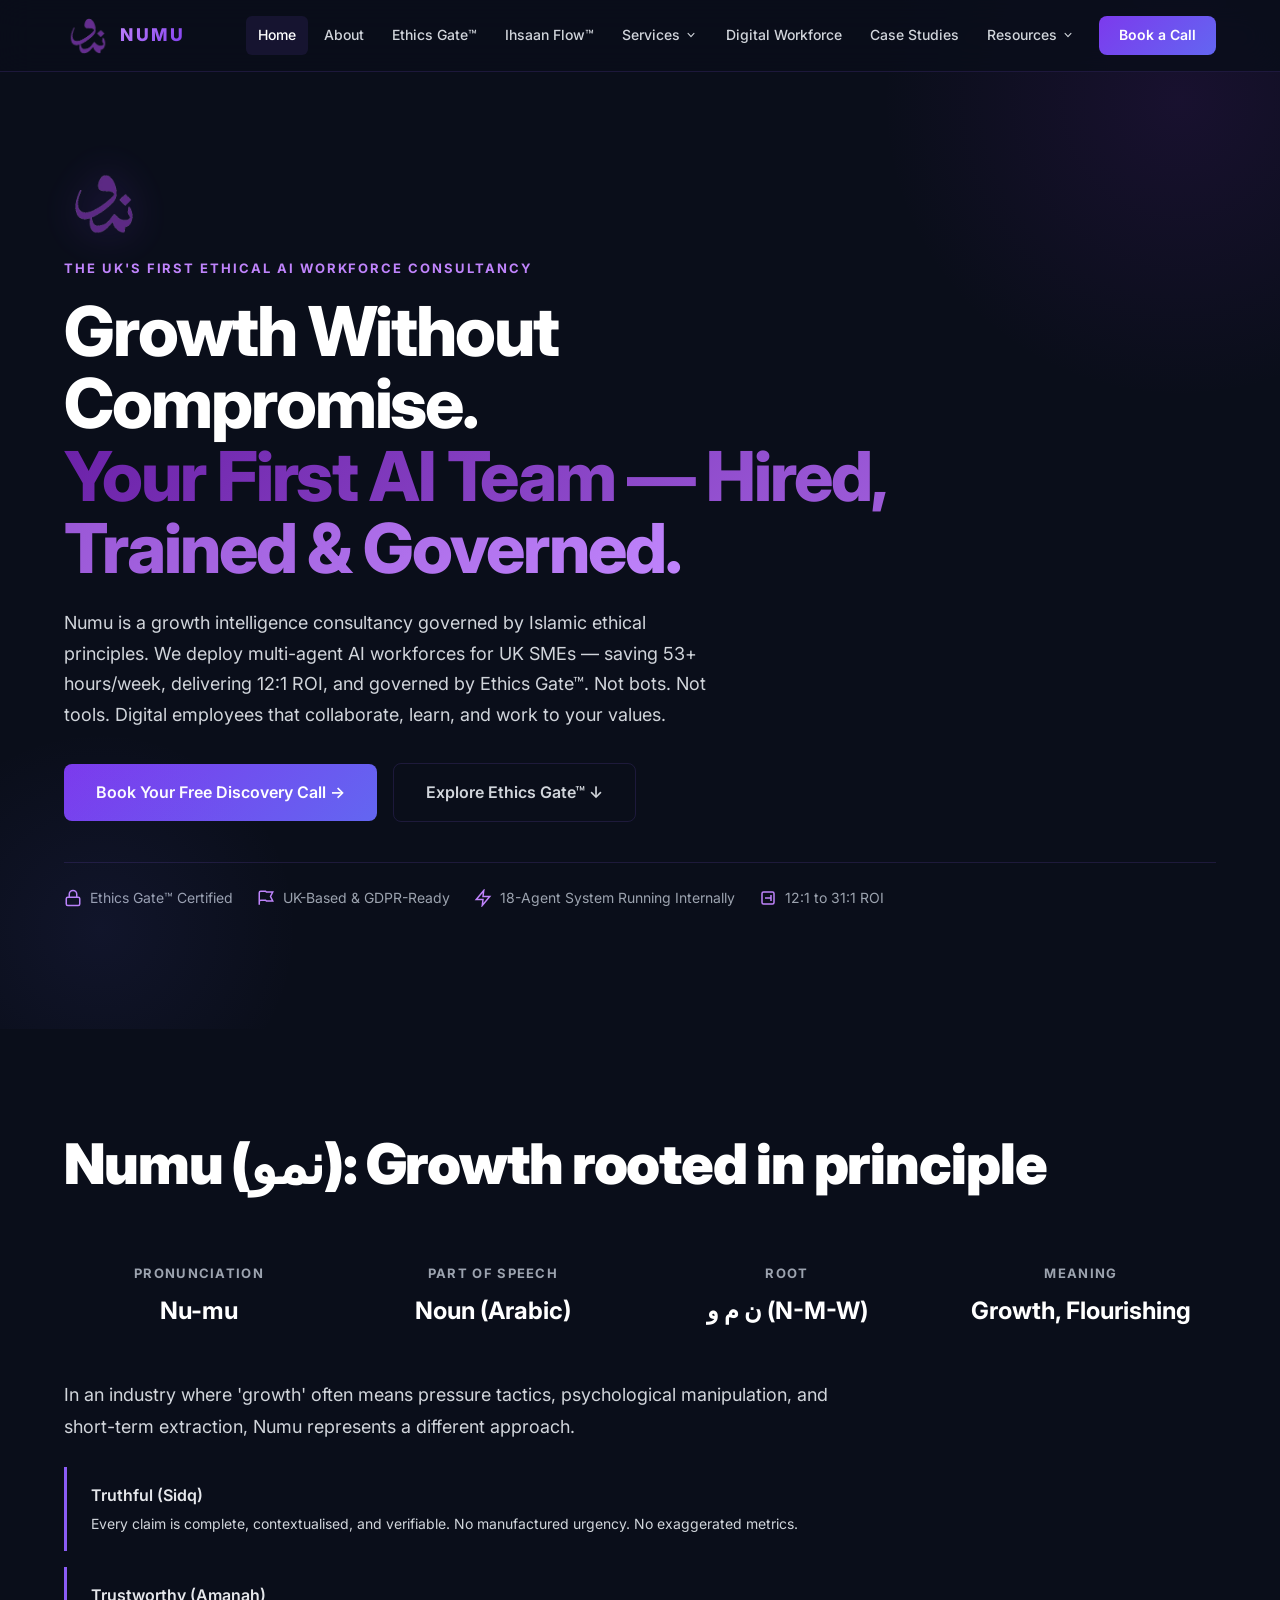
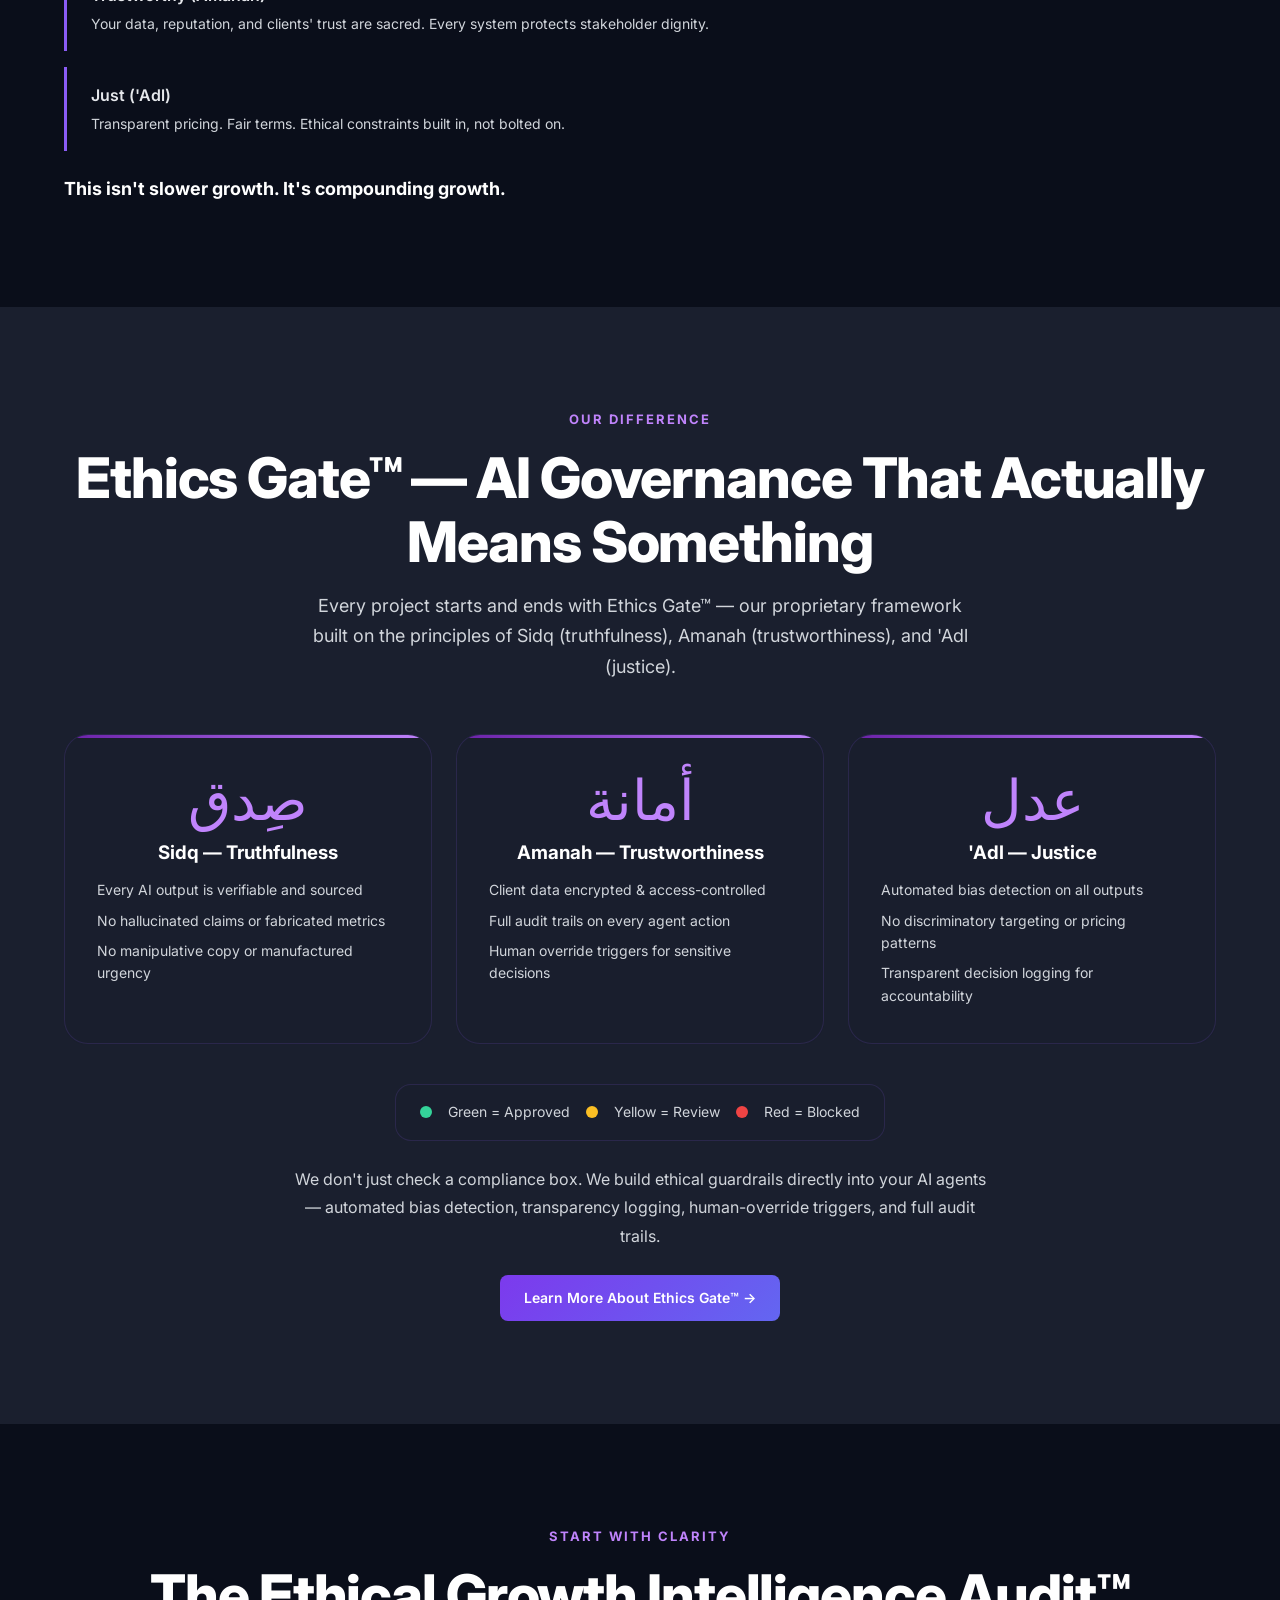
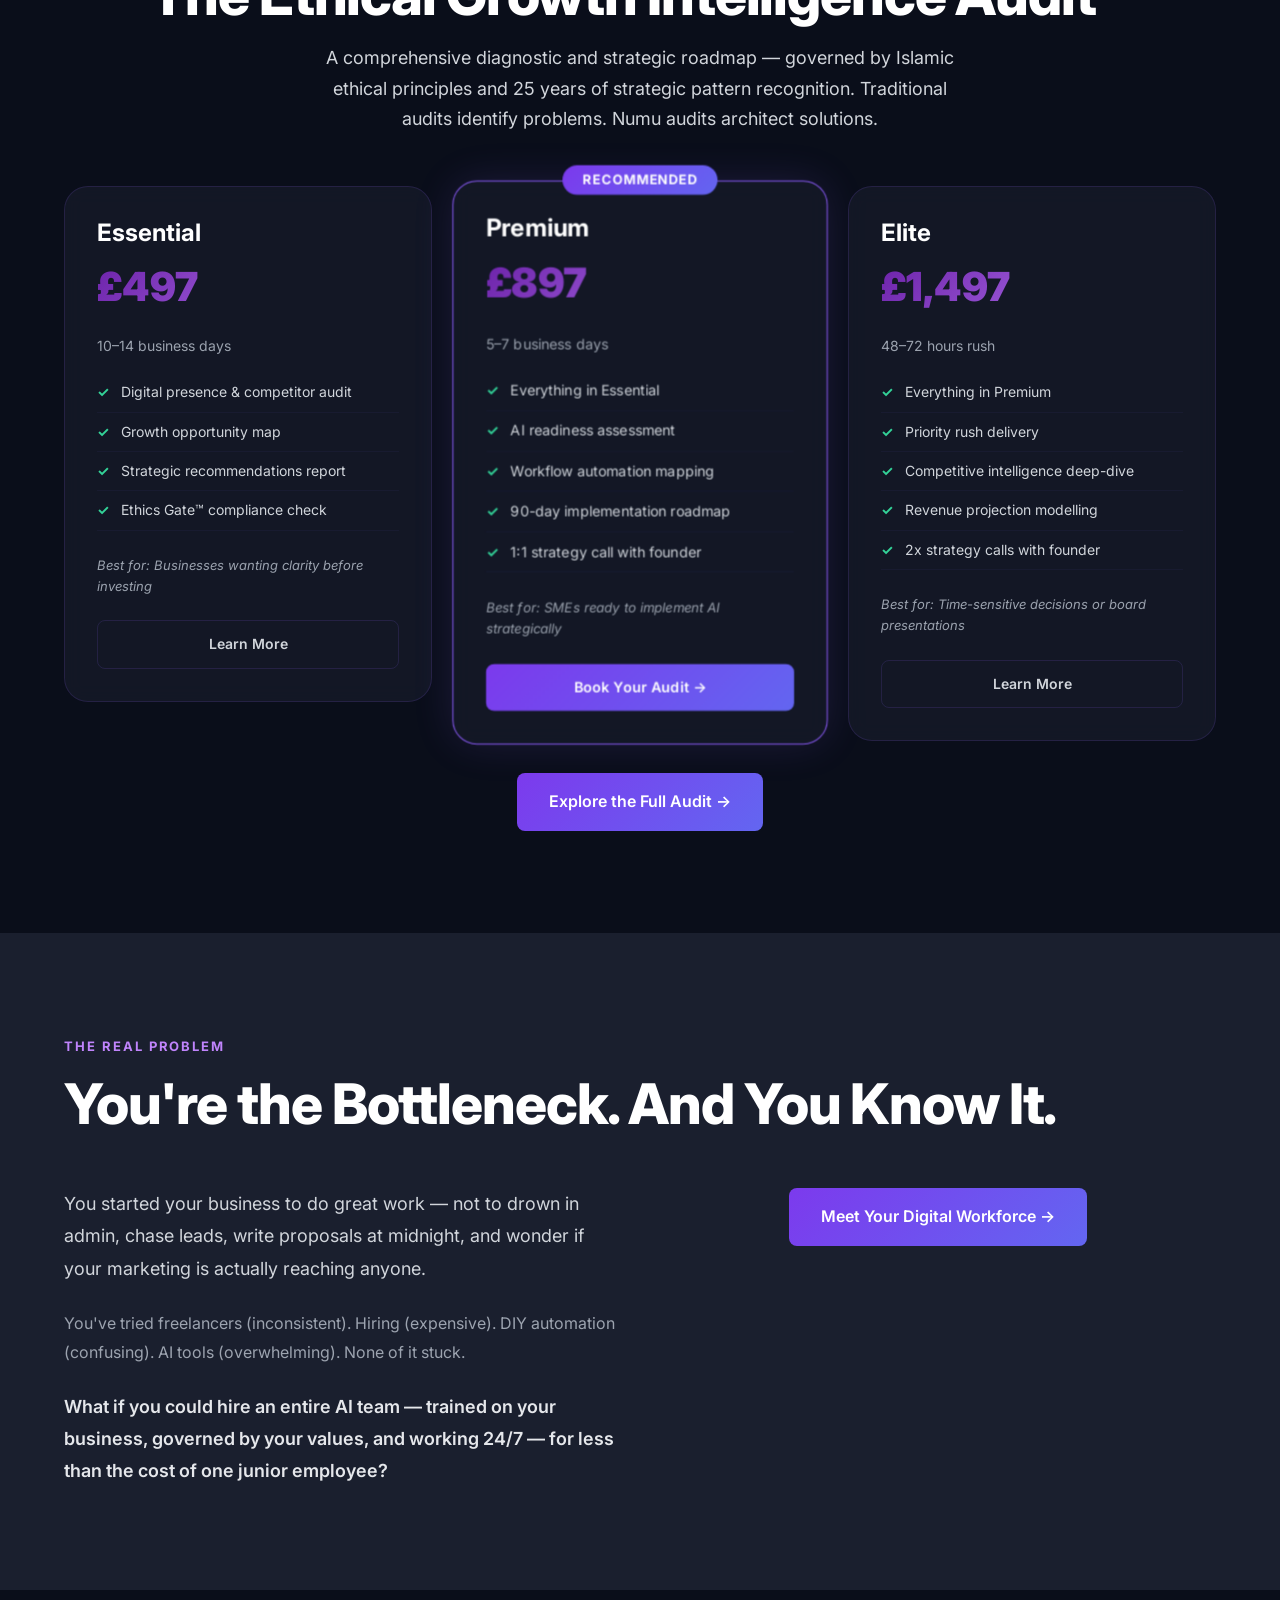
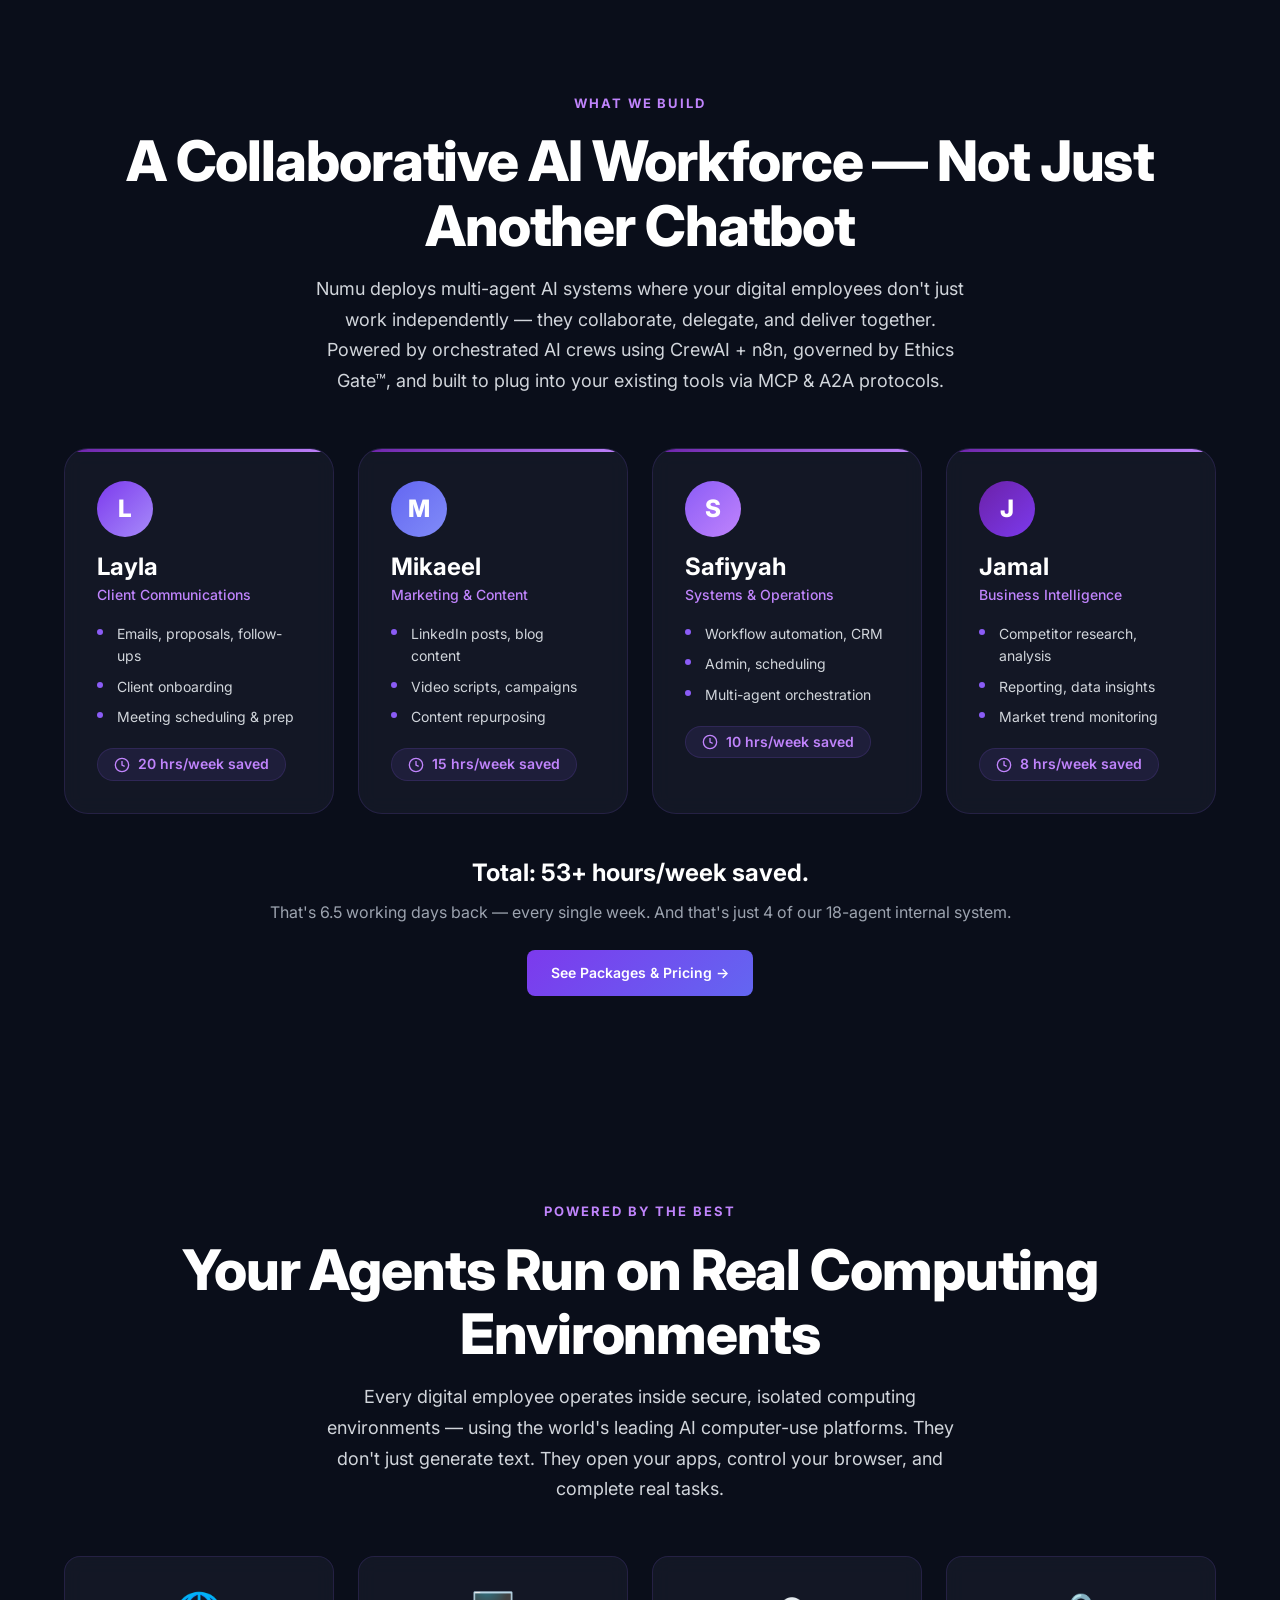
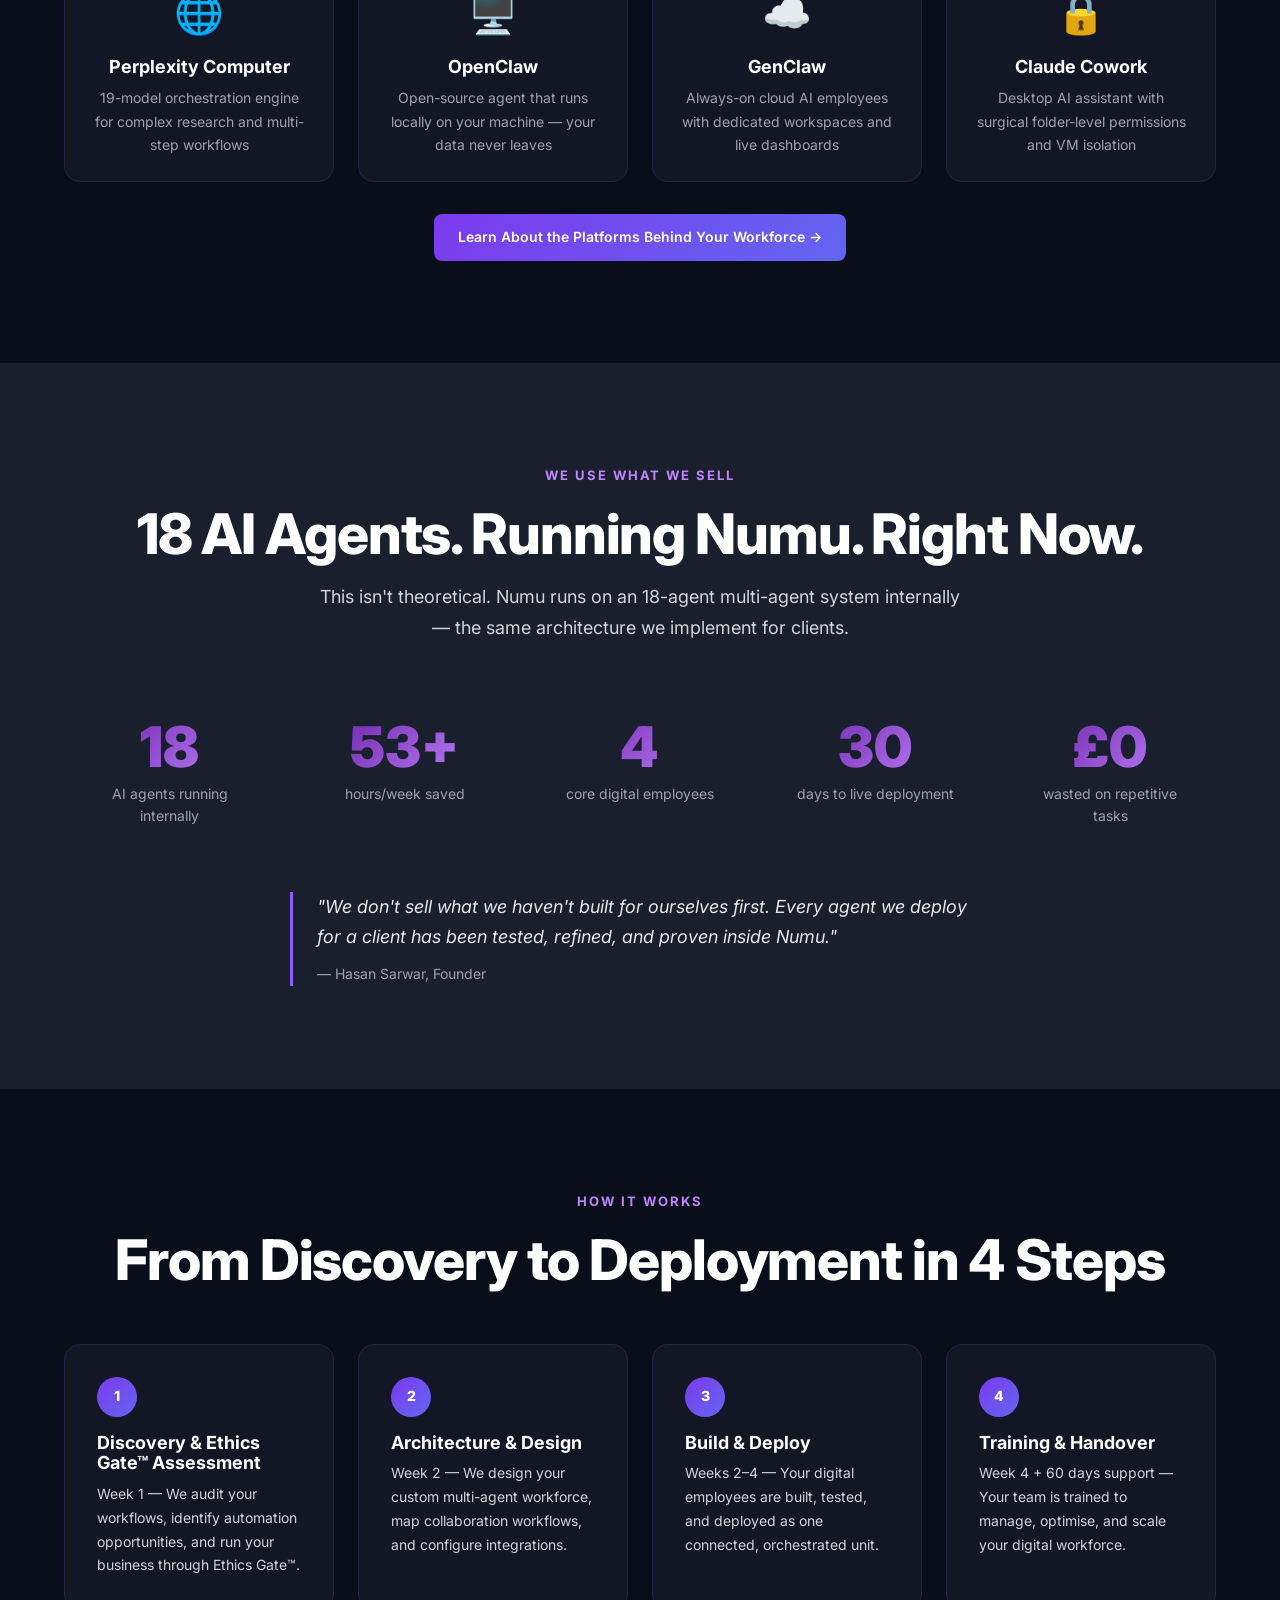
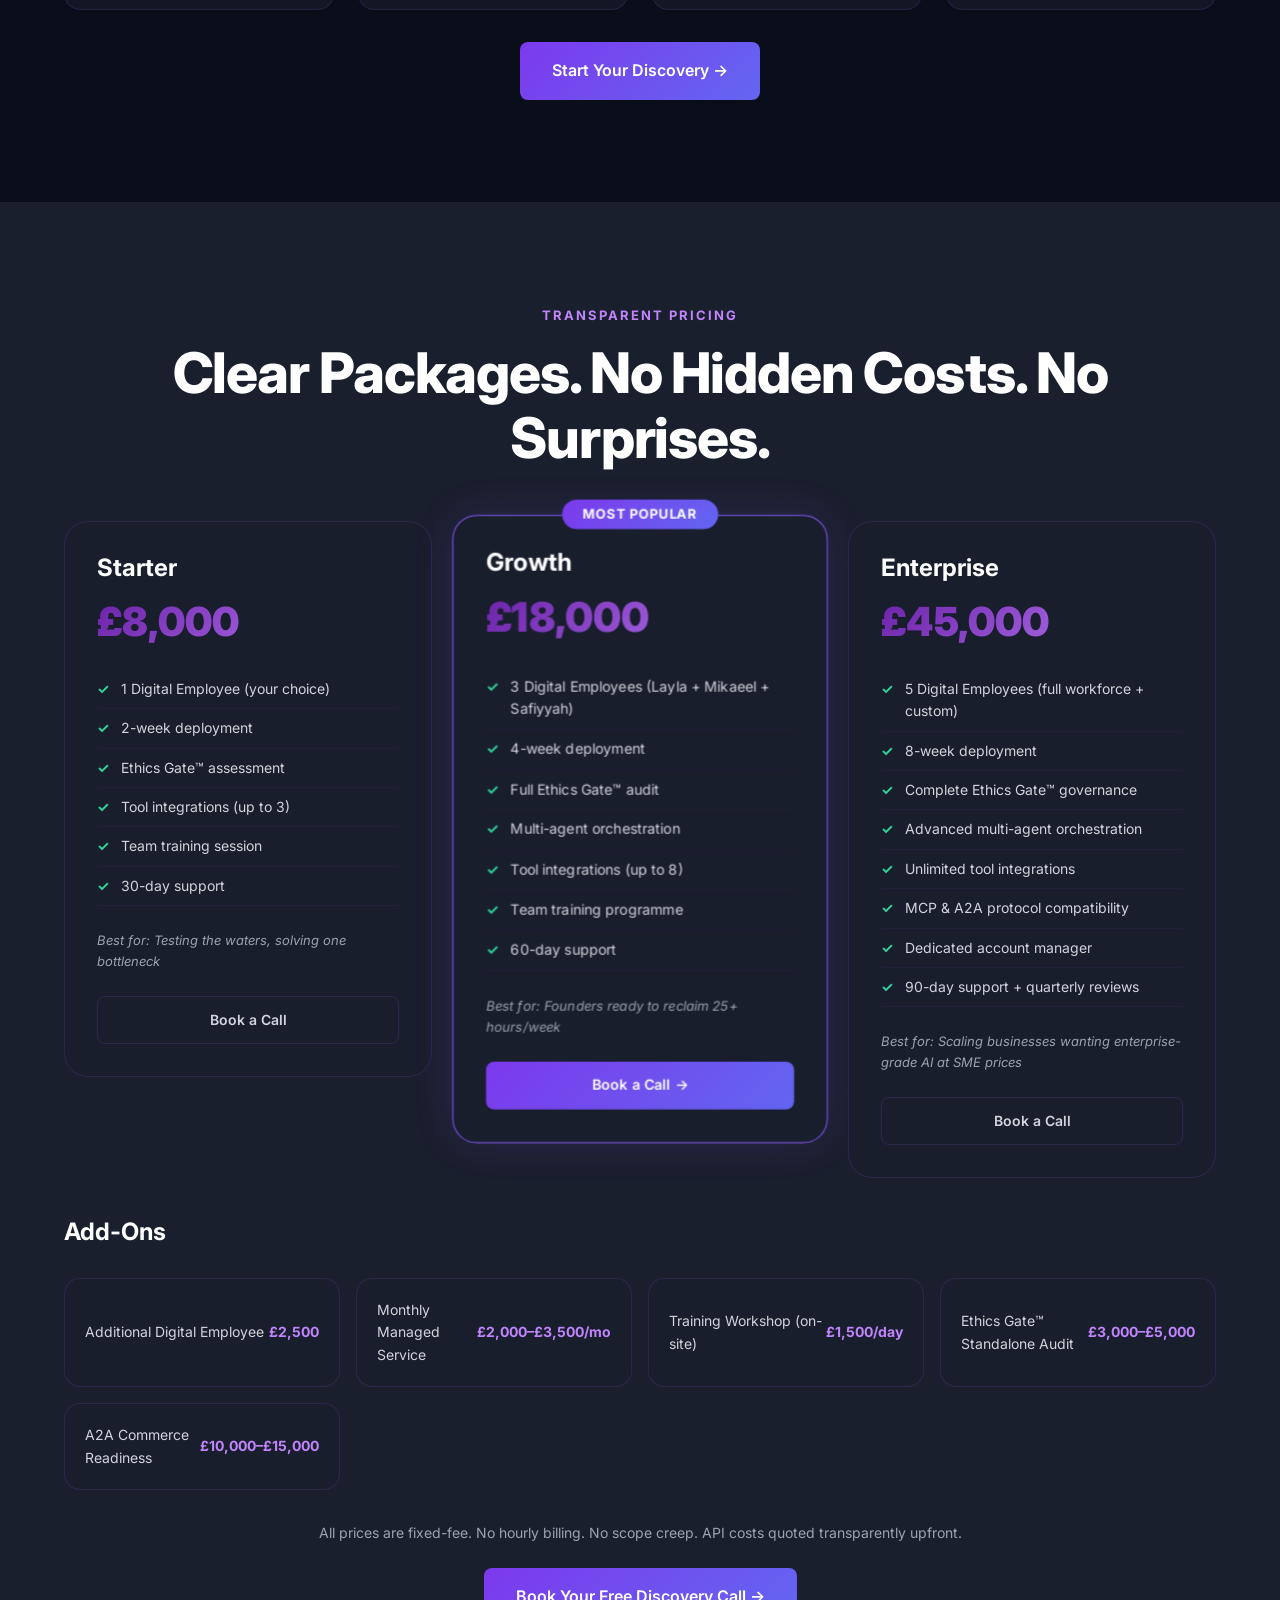
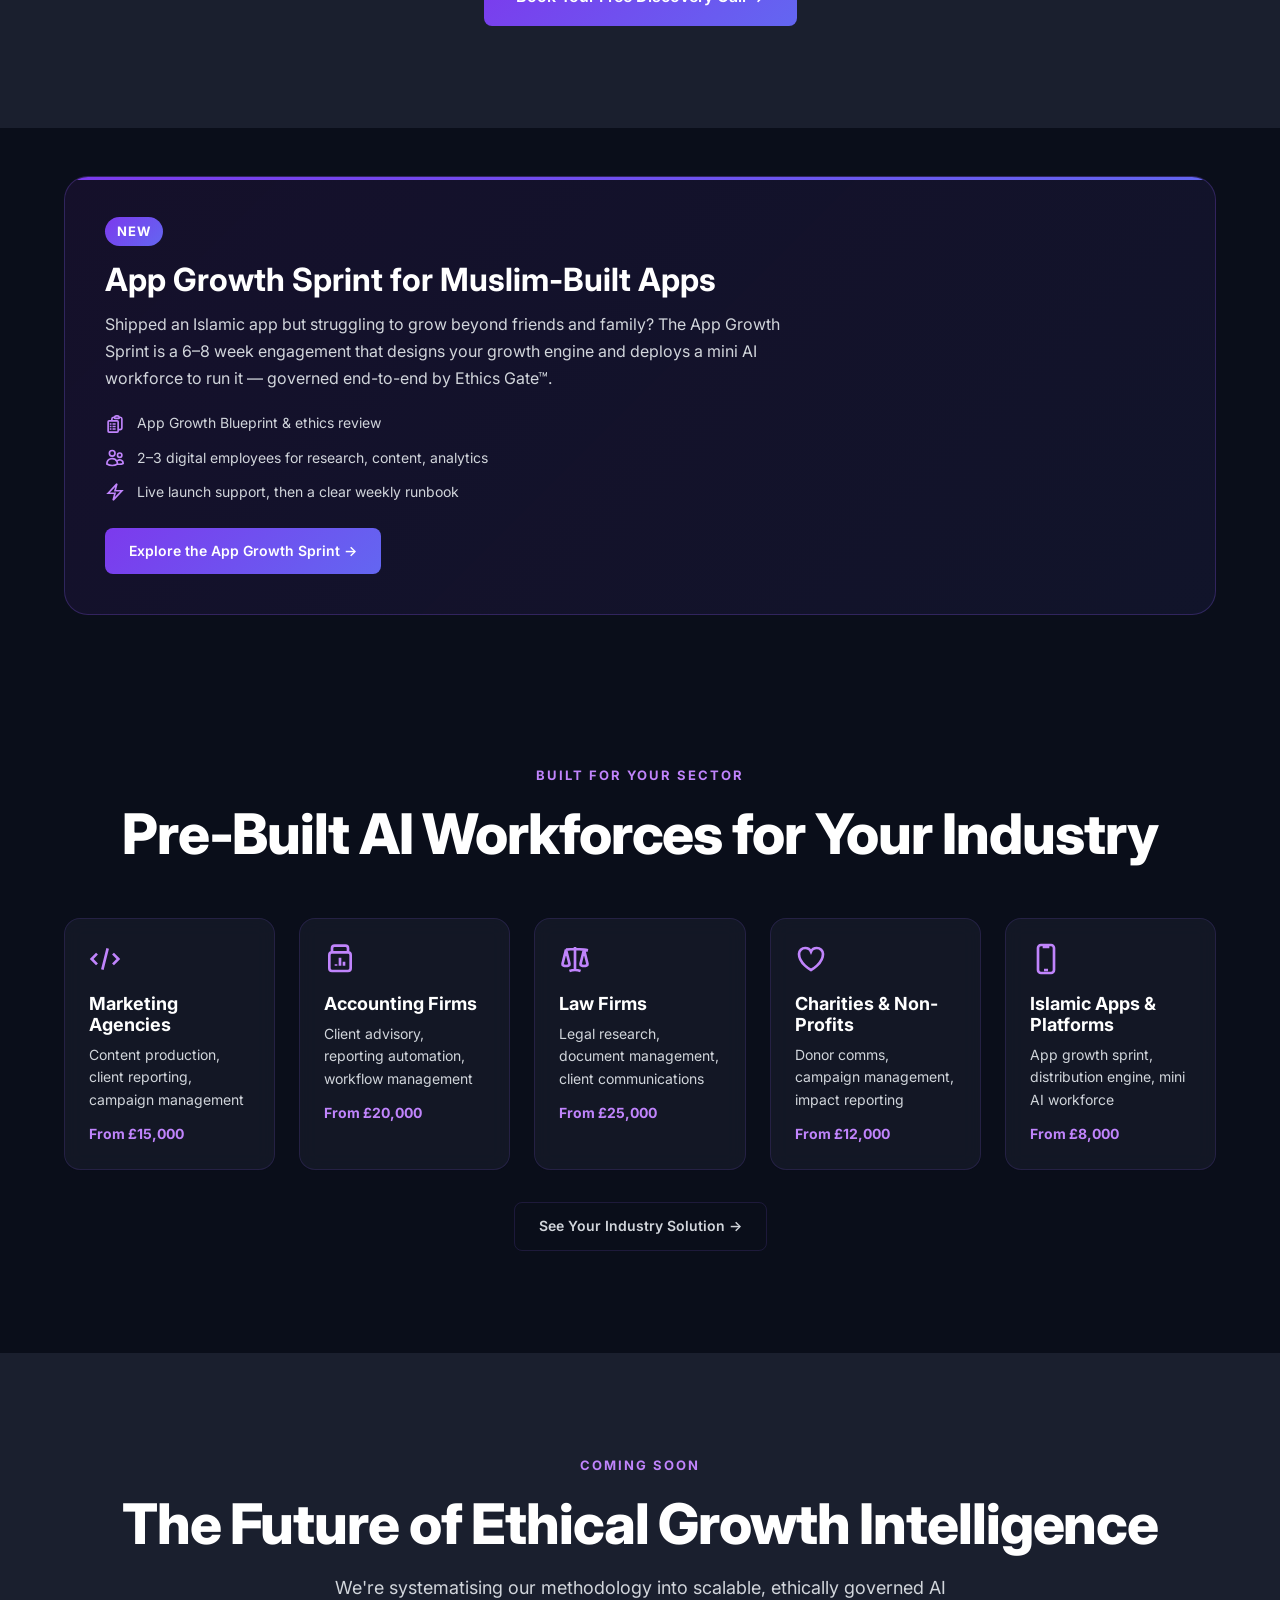
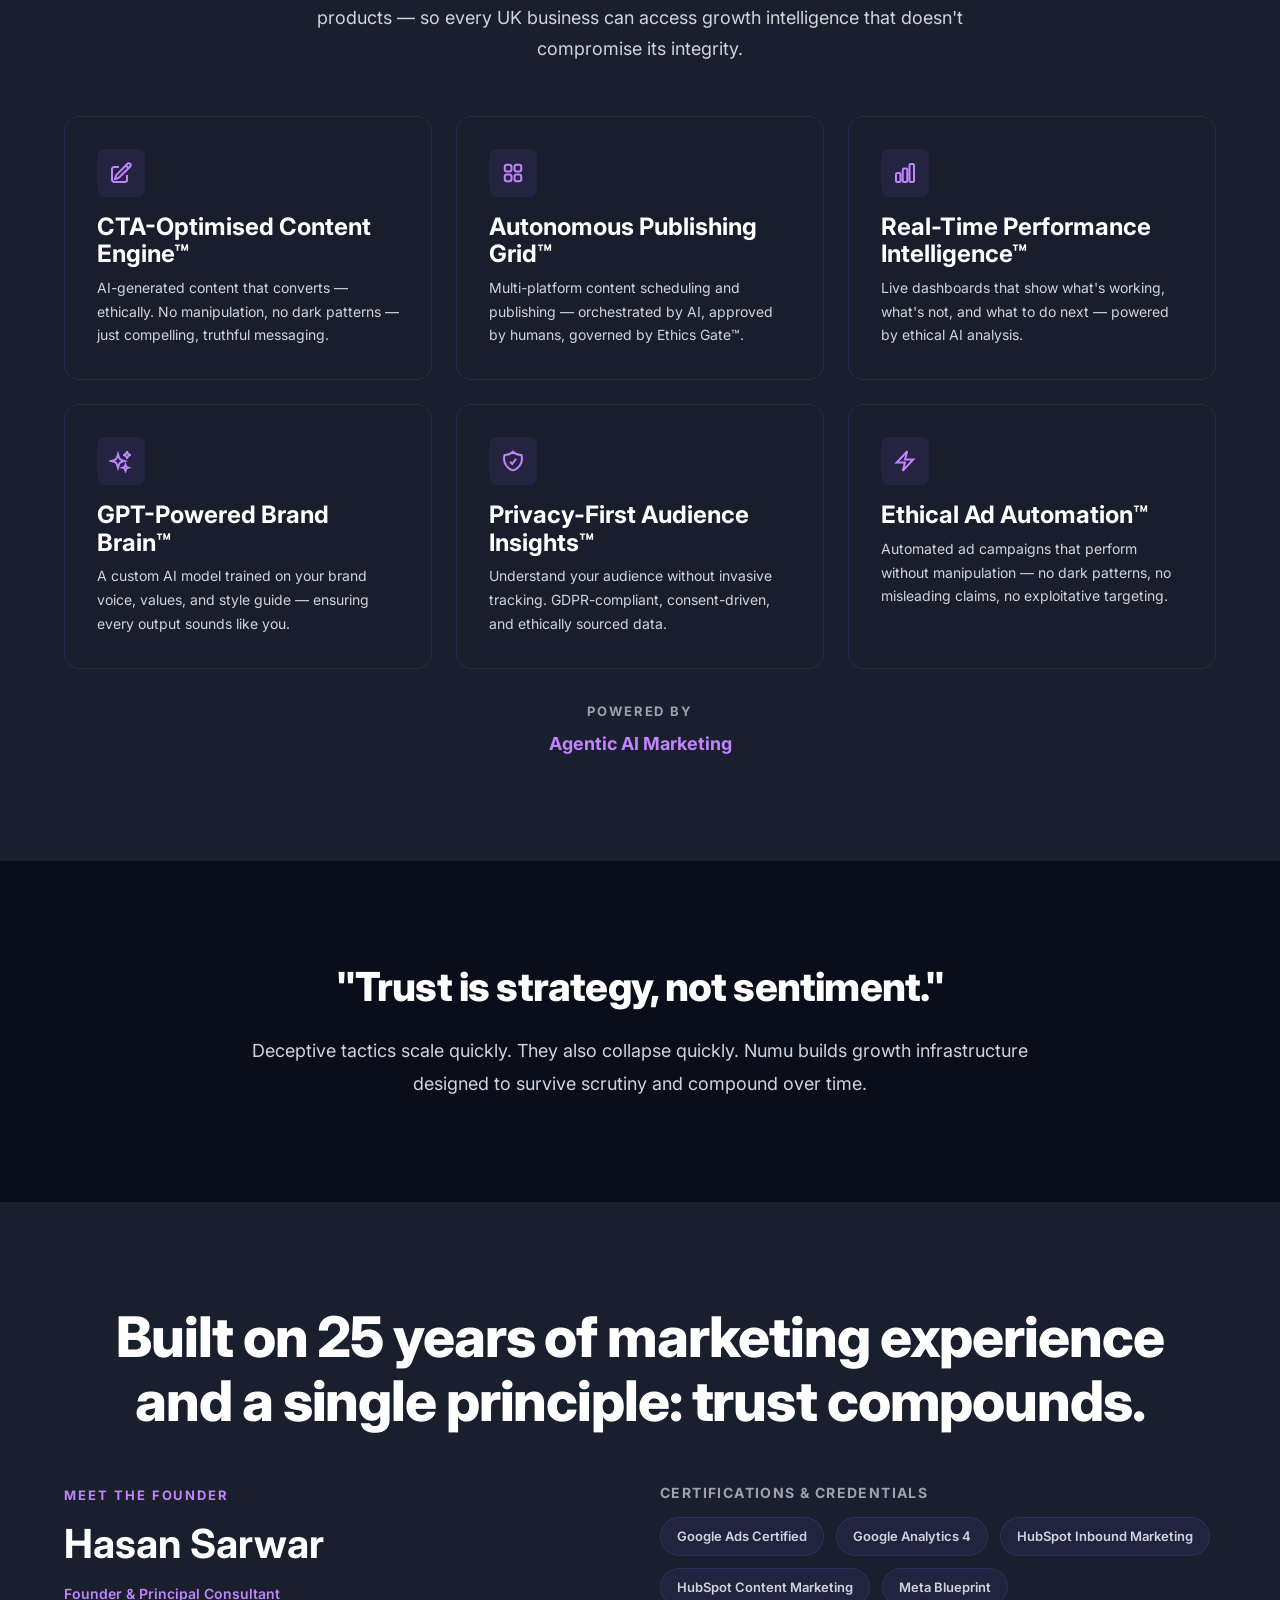
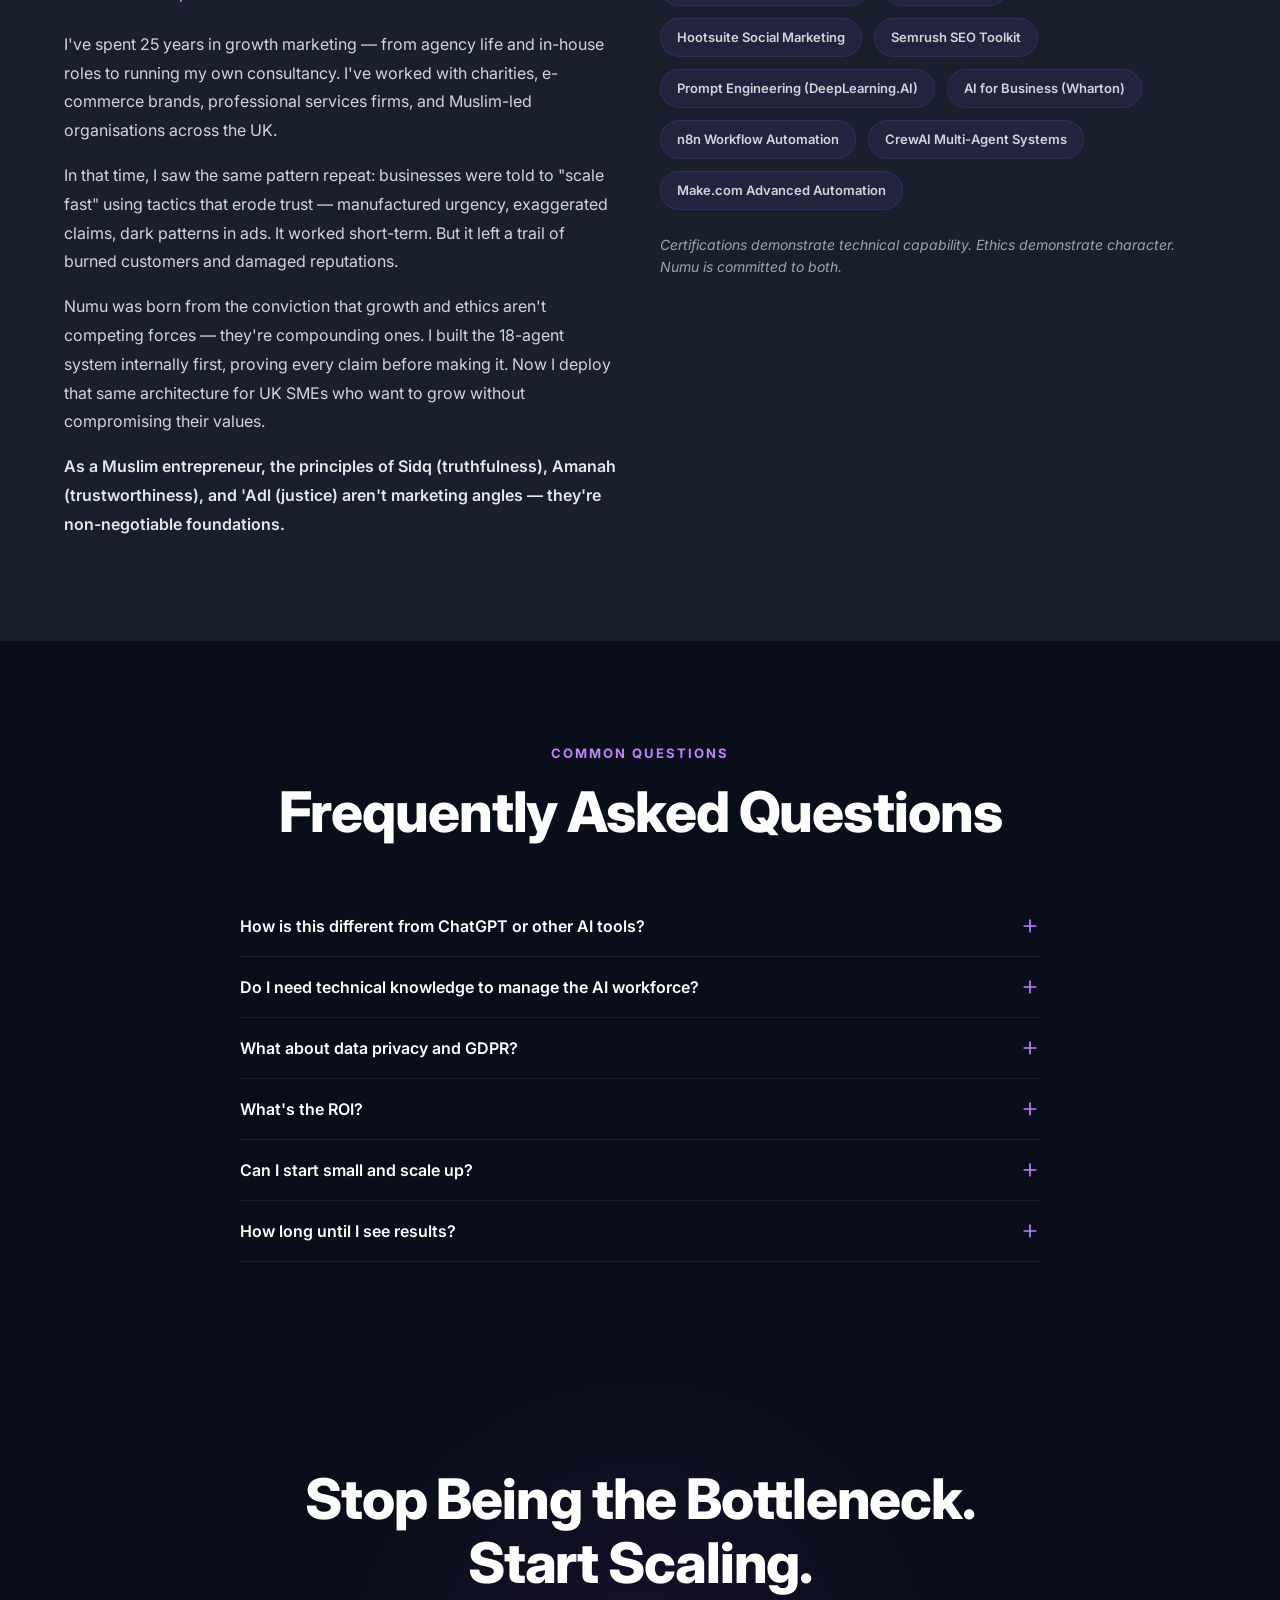
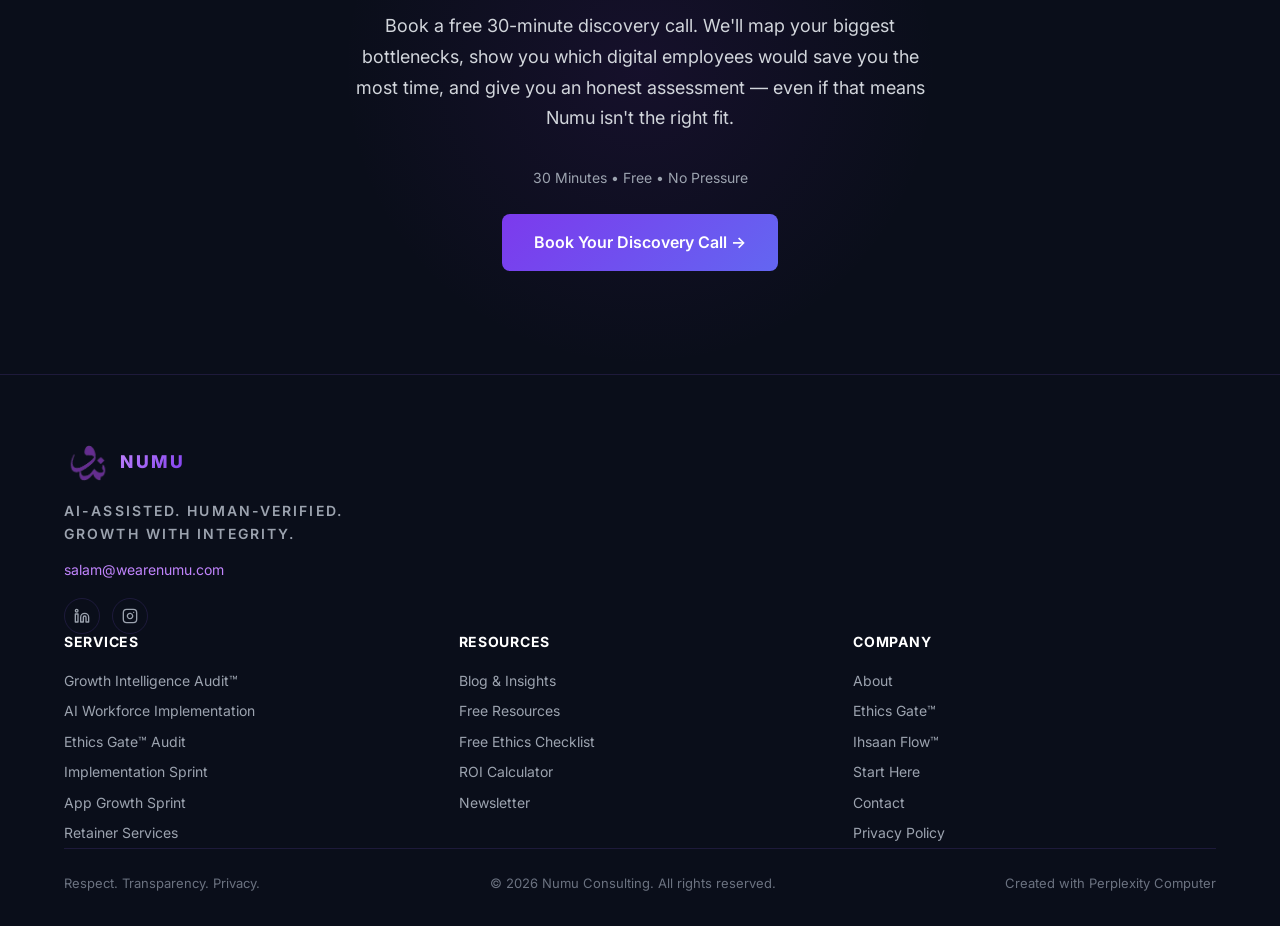
==== commit 7d1c39f0: "Add Ihsaan Flow landing page — 6 principles, comparison with Ethics Gate, applied stages, Peter Goul" ====
--- a/index.html
+++ b/index.html
@@ -46,6 +46,7 @@
       <a href="#/" class="nav-link">Home</a>
       <a href="#/about" class="nav-link">About</a>
       <a href="#/ethics-gate" class="nav-link">Ethics Gate™</a>
+      <a href="#/ihsaan-flow" class="nav-link">Ihsaan Flow™</a>
 
       <div class="nav-dropdown">
         <a href="#/services" class="nav-link nav-dropdown-trigger">
@@ -1391,7 +1392,22 @@
         </div>
       </div>
 
-      <!-- Service 5: Managed AI Workforce -->
+      <!-- Service 5: App Growth Sprint -->
+      <div class="service-block reveal">
+        <div class="service-tag" style="background:var(--color-green);color:#0A0E1A;">New</div>
+        <h3>App Growth Sprint for Muslim-Built Apps</h3>
+        <p>A 6–8 week, Ethics Gate™-governed launch and distribution sprint designed specifically for Muslim-built apps. We audit your app, design an ethical growth engine, build a repeatable distribution system across 2–3 channels, and deploy a mini AI workforce (Jamal-style Intelligence, Mikaeel-style Content, Safiyyah-style Ops) — so your app goes from quiet launch to living product.</p>
+        <div class="service-meta">
+          <div class="service-meta-item"><strong>Price:</strong> <span>£8,000–£18,000</span></div>
+          <div class="service-meta-item"><strong>Duration:</strong> <span>6–8 weeks</span></div>
+          <div class="service-meta-item"><strong>Deliverables:</strong> <span>Growth Blueprint, Distribution Engine, Mini AI Workforce, Weekly Runbook</span></div>
+        </div>
+        <div style="margin-top:var(--space-4);">
+          <a href="#/services/app-growth-sprint" class="btn btn-secondary btn-sm">See Full Sprint Details →</a>
+        </div>
+      </div>
+
+      <!-- Service 6: Managed AI Workforce -->
       <div class="service-block reveal">
         <h3>Managed AI Workforce</h3>
         <p>Post-implementation ongoing management of your digital employees. We handle optimisation, workflow monitoring, prompt refinement, API cost management, monthly performance reports, and quarterly Ethics Gate™ re-certification.</p>
@@ -2869,6 +2885,242 @@
 </div>
 
 <!-- ============================================================ -->
+<!-- PAGE: IHSAAN FLOW -->
+<!-- ============================================================ -->
+<div id="page-ihsaan-flow" class="page" style="display:none;">
+
+  <!-- Hero -->
+  <section class="hero hero-page">
+    <div class="container">
+      <div class="reveal" style="text-align:center;margin-bottom:var(--space-6);">
+        <img src="logo.png" alt="Numu" style="width:90px;height:auto;opacity:0.85;filter:drop-shadow(0 0 24px rgba(124,58,237,0.5));">
+      </div>
+      <h1 class="reveal"><span class="gradient-text">Ihsaan Flow™</span><br>A Heart-Centred Process Method for Ethical AI Work</h1>
+      <p class="hero-sub reveal">Six principles. One flow. Every project, every deliverable, every decision — designed with intention, sincerity, and excellence. Inspired by Peter Gould's Heart-Centered Design.</p>
+    </div>
+  </section>
+
+  <!-- What Is Ihsaan Flow -->
+  <section class="section">
+    <div class="container">
+      <div class="section-header reveal">
+        <h2>What Is Ihsaan Flow™?</h2>
+      </div>
+      <div class="reveal" style="max-width:800px;">
+        <p style="font-size:var(--text-base);color:var(--color-text-subtle);line-height:1.8;margin-bottom:var(--space-4);">Ihsaan Flow™ is Numu's process methodology — the way we think, design, and build. It governs not just what we produce, but <strong style="color:var(--color-text-white);">how we work</strong>.</p>
+        <p style="font-size:var(--text-base);color:var(--color-text-subtle);line-height:1.8;margin-bottom:var(--space-4);">Built on six principles drawn from Islamic spirituality and refined through Peter Gould's Heart-Centered Design framework, Ihsaan Flow ensures that every phase of work — from initial brief to final delivery — meets the highest standard of intention, craft, and care.</p>
+        <p style="font-size:var(--text-base);color:var(--color-text-subtle);line-height:1.8;margin-bottom:var(--space-4);">Where <a href="#/ethics-gate" style="color:var(--color-purple-light);">Ethics Gate™</a> checks <strong style="color:var(--color-text-white);">what</strong> we produce, Ihsaan Flow governs <strong style="color:var(--color-text-white);">how</strong> we produce it. Together, they form Numu's complete ethical operating system.</p>
+        <p style="font-size:var(--text-sm);color:var(--color-text-muted);line-height:1.8;font-style:italic;">"The Prophet ﷺ said: 'Ihsan is to worship Allah as if you see Him, and if you cannot see Him, then know that He sees you.'" — Hadith of Jibreel (Bukhari &amp; Muslim)</p>
+      </div>
+    </div>
+  </section>
+
+  <!-- The Six Principles -->
+  <section class="section" style="background:var(--color-bg-navy);">
+    <div class="container">
+      <div class="section-header center reveal">
+        <h2>The Six Principles</h2>
+        <p>Each principle is a phase in the Ihsaan Flow — a sequential process that every Numu project passes through.</p>
+      </div>
+
+      <!-- Principle 1: Niyyah -->
+      <div class="ihsaan-principle reveal">
+        <div class="ihsaan-principle-num">1</div>
+        <div class="ihsaan-principle-content">
+          <div class="ihsaan-principle-arabic">نية</div>
+          <h3>Niyyah — Intention</h3>
+          <p class="ihsaan-principle-tagline">Clarity of purpose. Why it exists and who it serves.</p>
+          <p style="font-size:var(--text-sm);color:var(--color-text-subtle);line-height:1.8;margin-top:var(--space-3);">Every project begins with a clear, conscious intention. We ask: why does this work exist? Who does it truly serve? What impact should it create — beyond metrics? We start with Bismillah, align to values before KPIs, and design for remembrance, not distraction.</p>
+          <div class="ihsaan-gate-question">
+            <strong>Gate Question:</strong> Is the intention behind this work clear, noble, and aligned with our values?
+          </div>
+          <p style="font-size:var(--text-xs);color:var(--color-text-muted);margin-top:var(--space-2);font-style:italic;">"Actions are judged by intentions, and every person will have only what they intended." — Sahih al-Bukhari, Hadith 1</p>
+        </div>
+      </div>
+
+      <!-- Principle 2: Ikhlas -->
+      <div class="ihsaan-principle reveal">
+        <div class="ihsaan-principle-num">2</div>
+        <div class="ihsaan-principle-content">
+          <div class="ihsaan-principle-arabic">إخلاص</div>
+          <h3>Ikhlas — Sincerity</h3>
+          <p class="ihsaan-principle-tagline">Honest design. No excess, no manipulation.</p>
+          <p style="font-size:var(--text-sm);color:var(--color-text-subtle);line-height:1.8;margin-top:var(--space-3);">We strip away ego, excess, and manipulation from every approach. Marketing must illuminate, not deceive. Content must inform, not pressure. No dark patterns, no manufactured urgency, no exaggerated promises. Just what is true, useful, and clear.</p>
+          <div class="ihsaan-gate-question">
+            <strong>Gate Question:</strong> Is this work honest, sincere, and free from manipulation?
+          </div>
+          <p style="font-size:var(--text-xs);color:var(--color-text-muted);margin-top:var(--space-2);font-style:italic;">"And they were not commanded except to worship Allah, [being] sincere to Him in religion." — Surah Al-Bayyinah, 98:5</p>
+        </div>
+      </div>
+
+      <!-- Principle 3: Ihsan -->
+      <div class="ihsaan-principle reveal">
+        <div class="ihsaan-principle-num">3</div>
+        <div class="ihsaan-principle-content">
+          <div class="ihsaan-principle-arabic">إحسان</div>
+          <h3>Ihsan — Excellence</h3>
+          <p class="ihsaan-principle-tagline">Precision in every detail. Craft that holds.</p>
+          <p style="font-size:var(--text-sm);color:var(--color-text-subtle);line-height:1.8;margin-top:var(--space-3);">The namesake of the entire flow. We commit to precision and craftsmanship in every detail — working as if every deliverable were being presented before the Divine. Quality in process and output. Continuous improvement, never "good enough."</p>
+          <div class="ihsaan-gate-question">
+            <strong>Gate Question:</strong> Would we be proud of this work if it were the only thing people saw of us?
+          </div>
+          <p style="font-size:var(--text-xs);color:var(--color-text-muted);margin-top:var(--space-2);font-style:italic;">"Ihsan is to worship Allah as if you see Him, and if you cannot see Him, then know that He sees you." — Hadith of Jibreel</p>
+        </div>
+      </div>
+
+      <!-- Principle 4: Rida -->
+      <div class="ihsaan-principle reveal">
+        <div class="ihsaan-principle-num">4</div>
+        <div class="ihsaan-principle-content">
+          <div class="ihsaan-principle-arabic">رضا</div>
+          <h3>Rida — Contentment</h3>
+          <p class="ihsaan-principle-tagline">Respect for the process. Refined over time.</p>
+          <p style="font-size:var(--text-sm);color:var(--color-text-subtle);line-height:1.8;margin-top:var(--space-3);">We resist hustle culture and burnout-driven shortcuts. Ethical growth takes time, and we trust that it's more sustainable. We allow time for refinement, accept feedback as part of the process, and understand that outcomes are in Allah's hands while our responsibility is excellence in effort.</p>
+          <div class="ihsaan-gate-question">
+            <strong>Gate Question:</strong> Have we given this work the time and care it deserves?
+          </div>
+          <p style="font-size:var(--text-xs);color:var(--color-text-muted);margin-top:var(--space-2);font-style:italic;">"Accept setbacks as Divine wisdom for spiritual growth. Grow comfortable with ambiguity." — Peter Gould</p>
+        </div>
+      </div>
+
+      <!-- Principle 5: Amanah -->
+      <div class="ihsaan-principle reveal">
+        <div class="ihsaan-principle-num">5</div>
+        <div class="ihsaan-principle-content">
+          <div class="ihsaan-principle-arabic">أمانة</div>
+          <h3>Amanah — Trust</h3>
+          <p class="ihsaan-principle-tagline">Design as responsibility. Built with care.</p>
+          <p style="font-size:var(--text-sm);color:var(--color-text-subtle);line-height:1.8;margin-top:var(--space-3);">Our skills, data, client relationships, and AI capabilities are trusts given to us — not entitlements. We protect client dignity, data, and reputation at every step. We build with care because every decision affects real people, and we treat that responsibility as sacred.</p>
+          <div class="ihsaan-gate-question">
+            <strong>Gate Question:</strong> Have we treated every stakeholder's trust with the care it deserves?
+          </div>
+          <p style="font-size:var(--text-xs);color:var(--color-text-muted);margin-top:var(--space-2);font-style:italic;">"Recognise talents and opportunities as gifts entrusted to us." — Peter Gould, The Heart of Design</p>
+        </div>
+      </div>
+
+      <!-- Principle 6: Barakah -->
+      <div class="ihsaan-principle reveal">
+        <div class="ihsaan-principle-num">6</div>
+        <div class="ihsaan-principle-content">
+          <div class="ihsaan-principle-arabic">بركة</div>
+          <h3>Barakah — Blessing</h3>
+          <p class="ihsaan-principle-tagline">Work that endures. Value beyond metrics.</p>
+          <p style="font-size:var(--text-sm);color:var(--color-text-subtle);line-height:1.8;margin-top:var(--space-3);">We measure success beyond dashboards — impact, legacy, community uplift. Work that endures is work that serves a purpose greater than the invoice. We believe in abundance over scarcity, co-opetition over competition, and that ethical practice attracts divine blessing.</p>
+          <div class="ihsaan-gate-question">
+            <strong>Gate Question:</strong> Does this work create value that endures beyond the transaction?
+          </div>
+          <p style="font-size:var(--text-xs);color:var(--color-text-muted);margin-top:var(--space-2);font-style:italic;">"If the people of the towns had believed and feared Allah, We would have opened upon them blessings from the heaven and the earth." — Quran, 7:96</p>
+        </div>
+      </div>
+    </div>
+  </section>
+
+  <!-- Ihsaan Flow vs Ethics Gate -->
+  <section class="section">
+    <div class="container">
+      <div class="section-header center reveal">
+        <h2>Two Frameworks. One Ethical Operating System.</h2>
+        <p>Ihsaan Flow and Ethics Gate are complementary, not competing. Here's how they work together.</p>
+      </div>
+      <div class="grid-2 reveal" style="max-width:900px;margin:0 auto;">
+        <div class="card" style="border-color:rgba(139,92,246,0.4);">
+          <div style="text-align:center;margin-bottom:var(--space-4);">
+            <div style="width:56px;height:56px;border-radius:50%;background:linear-gradient(135deg,#7C3AED,#6366F1);margin:0 auto;display:flex;align-items:center;justify-content:center;">
+              <svg viewBox="0 0 24 24" fill="none" stroke="white" stroke-width="2" style="width:28px;height:28px;"><path d="M9.813 15.904L9 18.75l-.813-2.846a4.5 4.5 0 00-3.09-3.09L2.25 12l2.846-.813a4.5 4.5 0 003.09-3.09L9 5.25l.813 2.846a4.5 4.5 0 003.09 3.09L15.75 12l-2.846.813a4.5 4.5 0 00-3.09 3.09zM18.259 8.715L18 9.75l-.259-1.035a3.375 3.375 0 00-2.455-2.456L14.25 6l1.036-.259a3.375 3.375 0 002.455-2.456L18 2.25l.259 1.035a3.375 3.375 0 002.455 2.456L21.75 6l-1.036.259a3.375 3.375 0 00-2.455 2.456zM16.894 20.567L16.5 21.75l-.394-1.183a2.25 2.25 0 00-1.423-1.423L13.5 18.75l1.183-.394a2.25 2.25 0 001.423-1.423l.394-1.183.394 1.183a2.25 2.25 0 001.423 1.423l1.183.394-1.183.394a2.25 2.25 0 00-1.423 1.423z"/></svg>
+            </div>
+          </div>
+          <h3 style="text-align:center;">Ihsaan Flow™</h3>
+          <p style="text-align:center;font-size:var(--text-sm);color:var(--color-purple-light);margin-bottom:var(--space-4);">The Process Method</p>
+          <ul class="checklist" style="font-size:var(--text-sm);">
+            <li>Governs HOW we work</li>
+            <li>6 principles: Niyyah → Barakah</li>
+            <li>Applied to every phase of a project</li>
+            <li>Guides intention, craft, and care</li>
+            <li>Measures process quality</li>
+          </ul>
+        </div>
+        <div class="card" style="border-color:rgba(139,92,246,0.4);">
+          <div style="text-align:center;margin-bottom:var(--space-4);">
+            <div style="width:56px;height:56px;border-radius:50%;background:linear-gradient(135deg,#7C3AED,#6366F1);margin:0 auto;display:flex;align-items:center;justify-content:center;">
+              <svg viewBox="0 0 24 24" fill="none" stroke="white" stroke-width="2" style="width:28px;height:28px;"><path d="M9 12.75L11.25 15 15 9.75m-3-7.036A11.959 11.959 0 013.598 6 11.99 11.99 0 003 9.749c0 5.592 3.824 10.29 9 11.623 5.176-1.332 9-6.03 9-11.622 0-1.31-.21-2.571-.598-3.751h-.152c-3.196 0-6.1-1.248-8.25-3.285z"/></svg>
+            </div>
+          </div>
+          <h3 style="text-align:center;">Ethics Gate™</h3>
+          <p style="text-align:center;font-size:var(--text-sm);color:var(--color-purple-light);margin-bottom:var(--space-4);">The Governance Layer</p>
+          <ul class="checklist" style="font-size:var(--text-sm);">
+            <li>Governs WHAT we produce</li>
+            <li>3 pillars: Sidq, Amanah, 'Adl</li>
+            <li>Applied to every output/deliverable</li>
+            <li>Checks truthfulness, trust, justice</li>
+            <li>Pass/fail compliance filter</li>
+          </ul>
+        </div>
+      </div>
+    </div>
+  </section>
+
+  <!-- How It's Applied -->
+  <section class="section" style="background:var(--color-bg-navy);">
+    <div class="container">
+      <div class="section-header reveal">
+        <h2>Applied at Every Stage</h2>
+        <p>Ihsaan Flow is not a one-time review. It's embedded into every phase of every engagement.</p>
+      </div>
+      <div class="reveal" style="max-width:800px;">
+        <div class="tech-step">
+          <div class="tech-step-num">1</div>
+          <div><h4>Project Kickoff — Niyyah &amp; Ikhlas</h4><p>Before any work begins, we define the purpose, align to values, and strip out ego and excess. The brief is tested: is the intention noble? Is the approach honest?</p></div>
+        </div>
+        <div class="tech-step">
+          <div class="tech-step-num">2</div>
+          <div><h4>Design &amp; Execution — Ihsan</h4><p>Every deliverable is crafted with precision. We work as if every output were being observed by the Divine. Continuous refinement, never "good enough."</p></div>
+        </div>
+        <div class="tech-step">
+          <div class="tech-step-num">3</div>
+          <div><h4>Review &amp; Iteration — Rida</h4><p>We allow time for the work to breathe. Feedback is welcomed. We resist the urge to rush and trust that ethical work pays off over time.</p></div>
+        </div>
+        <div class="tech-step">
+          <div class="tech-step-num">4</div>
+          <div><h4>Delivery &amp; Handover — Amanah</h4><p>Every stakeholder's trust is honoured. Data is protected, dignity preserved, accountability maintained. We build with care because every decision affects real people.</p></div>
+        </div>
+        <div class="tech-step">
+          <div class="tech-step-num">5</div>
+          <div><h4>Impact &amp; Legacy — Barakah</h4><p>We measure beyond metrics. Does this work create lasting value? Does it uplift? Does it endure? We seek divine blessing in every engagement.</p></div>
+        </div>
+      </div>
+    </div>
+  </section>
+
+  <!-- Inspiration -->
+  <section class="section">
+    <div class="container">
+      <div class="section-header center reveal">
+        <h2>Inspired by Heart-Centered Design</h2>
+      </div>
+      <div class="reveal" style="max-width:800px;margin:0 auto;">
+        <div class="card" style="padding:var(--space-8);border-color:rgba(139,92,246,0.3);">
+          <p style="font-size:var(--text-base);color:var(--color-text-subtle);line-height:1.8;margin-bottom:var(--space-4);">The six principles of Ihsaan Flow are inspired by <strong style="color:var(--color-text-white);">Peter Gould's</strong> pioneering work in Heart-Centered Design — a framework that aligns professional practice with Islamic spiritual aspirations.</p>
+          <p style="font-size:var(--text-base);color:var(--color-text-subtle);line-height:1.8;margin-bottom:var(--space-4);">Peter Gould is a designer, entrepreneur, and strategic design leader who has worked with organisations including UNHCR and Greenpeace. His book <em style="color:var(--color-purple-light);">The Heart of Design: Spirituality, Creativity &amp; Entrepreneurship</em> articulates seven spiritual aspirations — Niyyah, Ikhlaas, Ihsaan, Ridaa, Amanah, Barakah, and Wahda — as foundations for meaningful creative work.</p>
+          <p style="font-size:var(--text-base);color:var(--color-text-subtle);line-height:1.8;margin-bottom:var(--space-4);">At Numu, we've adapted six of these aspirations into an operational process methodology — translating Peter's vision of design grounded in purpose, ethics, and impact into a practical framework for ethical AI consultancy.</p>
+          <p style="font-size:var(--text-sm);color:var(--color-text-muted);margin-top:var(--space-4);">Learn more: <a href="https://www.theheartofdesign.com/book" target="_blank" rel="noopener noreferrer" style="color:var(--color-purple-light);">theheartofdesign.com</a> · <a href="https://www.gouldstudio.com" target="_blank" rel="noopener noreferrer" style="color:var(--color-purple-light);">gouldstudio.com</a></p>
+        </div>
+      </div>
+    </div>
+  </section>
+
+  <!-- CTA -->
+  <section class="cta-section">
+    <div class="container reveal">
+      <h2>Work With a Team That Works<br><span class="gradient-text">With Ihsaan.</span></h2>
+      <p>Every Numu engagement is guided by the Ihsaan Flow. Book a call to experience what ethical AI consultancy feels like.</p>
+      <a href="#/book-a-call" class="btn btn-primary btn-lg">Book Your Free Discovery Call →</a>
+    </div>
+  </section>
+
+</div>
+
+
+<!-- ============================================================ -->
 <!-- PAGE 20: CONTACT -->
 <!-- ============================================================ -->
 <div id="page-contact" class="page" style="display:none;">
@@ -3593,6 +3845,7 @@
           <h4>Company</h4>
           <a href="#/about">About</a>
           <a href="#/ethics-gate">Ethics Gate™</a>
+          <a href="#/ihsaan-flow">Ihsaan Flow™</a>
           <a href="#/start-here">Start Here</a>
           <a href="#/contact">Contact</a>
           <a href="#/privacy-policy">Privacy Policy</a>
--- a/style.css
+++ b/style.css
@@ -1996,3 +1996,88 @@
     gap: var(--space-3);
   }
 }
+
+/* ===== IHSAAN FLOW PAGE ===== */
+
+.ihsaan-principle {
+  display: flex;
+  gap: var(--space-6);
+  padding: var(--space-8);
+  background: rgba(26,31,46,0.6);
+  border: 1px solid rgba(139,92,246,0.15);
+  border-radius: 16px;
+  margin-bottom: var(--space-6);
+  transition: border-color 0.3s ease;
+}
+.ihsaan-principle:hover {
+  border-color: rgba(139,92,246,0.4);
+}
+
+.ihsaan-principle-num {
+  flex-shrink: 0;
+  width: 48px;
+  height: 48px;
+  border-radius: 50%;
+  background: linear-gradient(135deg, #7C3AED, #6366F1);
+  color: white;
+  display: flex;
+  align-items: center;
+  justify-content: center;
+  font-size: var(--text-lg);
+  font-weight: 800;
+}
+
+.ihsaan-principle-content {
+  flex: 1;
+}
+
+.ihsaan-principle-arabic {
+  font-size: 2rem;
+  color: var(--color-purple-light);
+  opacity: 0.7;
+  margin-bottom: var(--space-1);
+  line-height: 1;
+}
+
+.ihsaan-principle-content h3 {
+  font-size: var(--text-xl);
+  color: var(--color-text-white);
+  margin-bottom: var(--space-1);
+}
+
+.ihsaan-principle-tagline {
+  font-size: var(--text-sm);
+  color: var(--color-purple-light);
+  font-weight: 600;
+  margin-bottom: var(--space-2);
+}
+
+.ihsaan-gate-question {
+  background: rgba(124,58,237,0.1);
+  border-left: 3px solid var(--color-purple-light);
+  padding: var(--space-3) var(--space-4);
+  margin-top: var(--space-4);
+  border-radius: 0 8px 8px 0;
+  font-size: var(--text-sm);
+  color: var(--color-text-subtle);
+}
+.ihsaan-gate-question strong {
+  color: var(--color-purple-light);
+}
+
+/* Mobile responsive */
+@media (max-width: 768px) {
+  .ihsaan-principle {
+    flex-direction: column;
+    padding: var(--space-5);
+    gap: var(--space-4);
+  }
+  .ihsaan-principle-num {
+    width: 40px;
+    height: 40px;
+    font-size: var(--text-base);
+  }
+  .ihsaan-principle-arabic {
+    font-size: 1.5rem;
+  }
+}
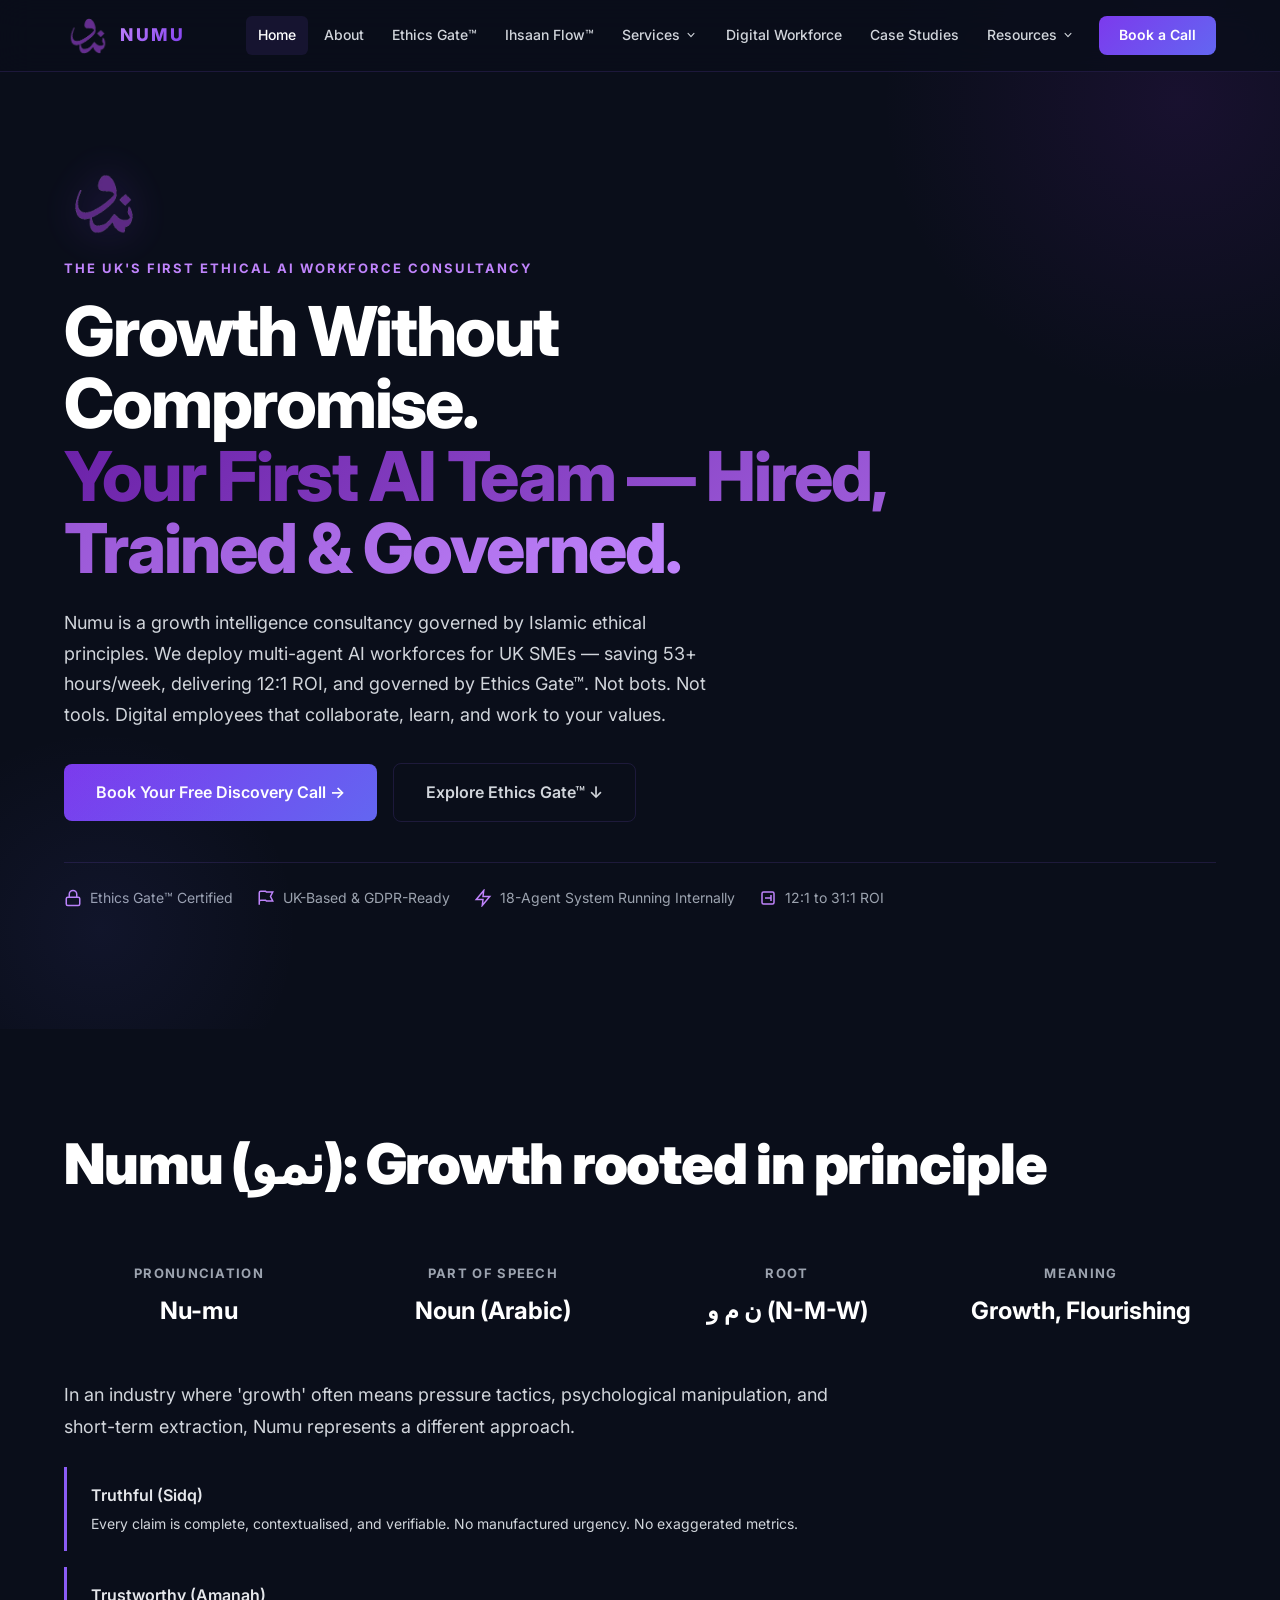
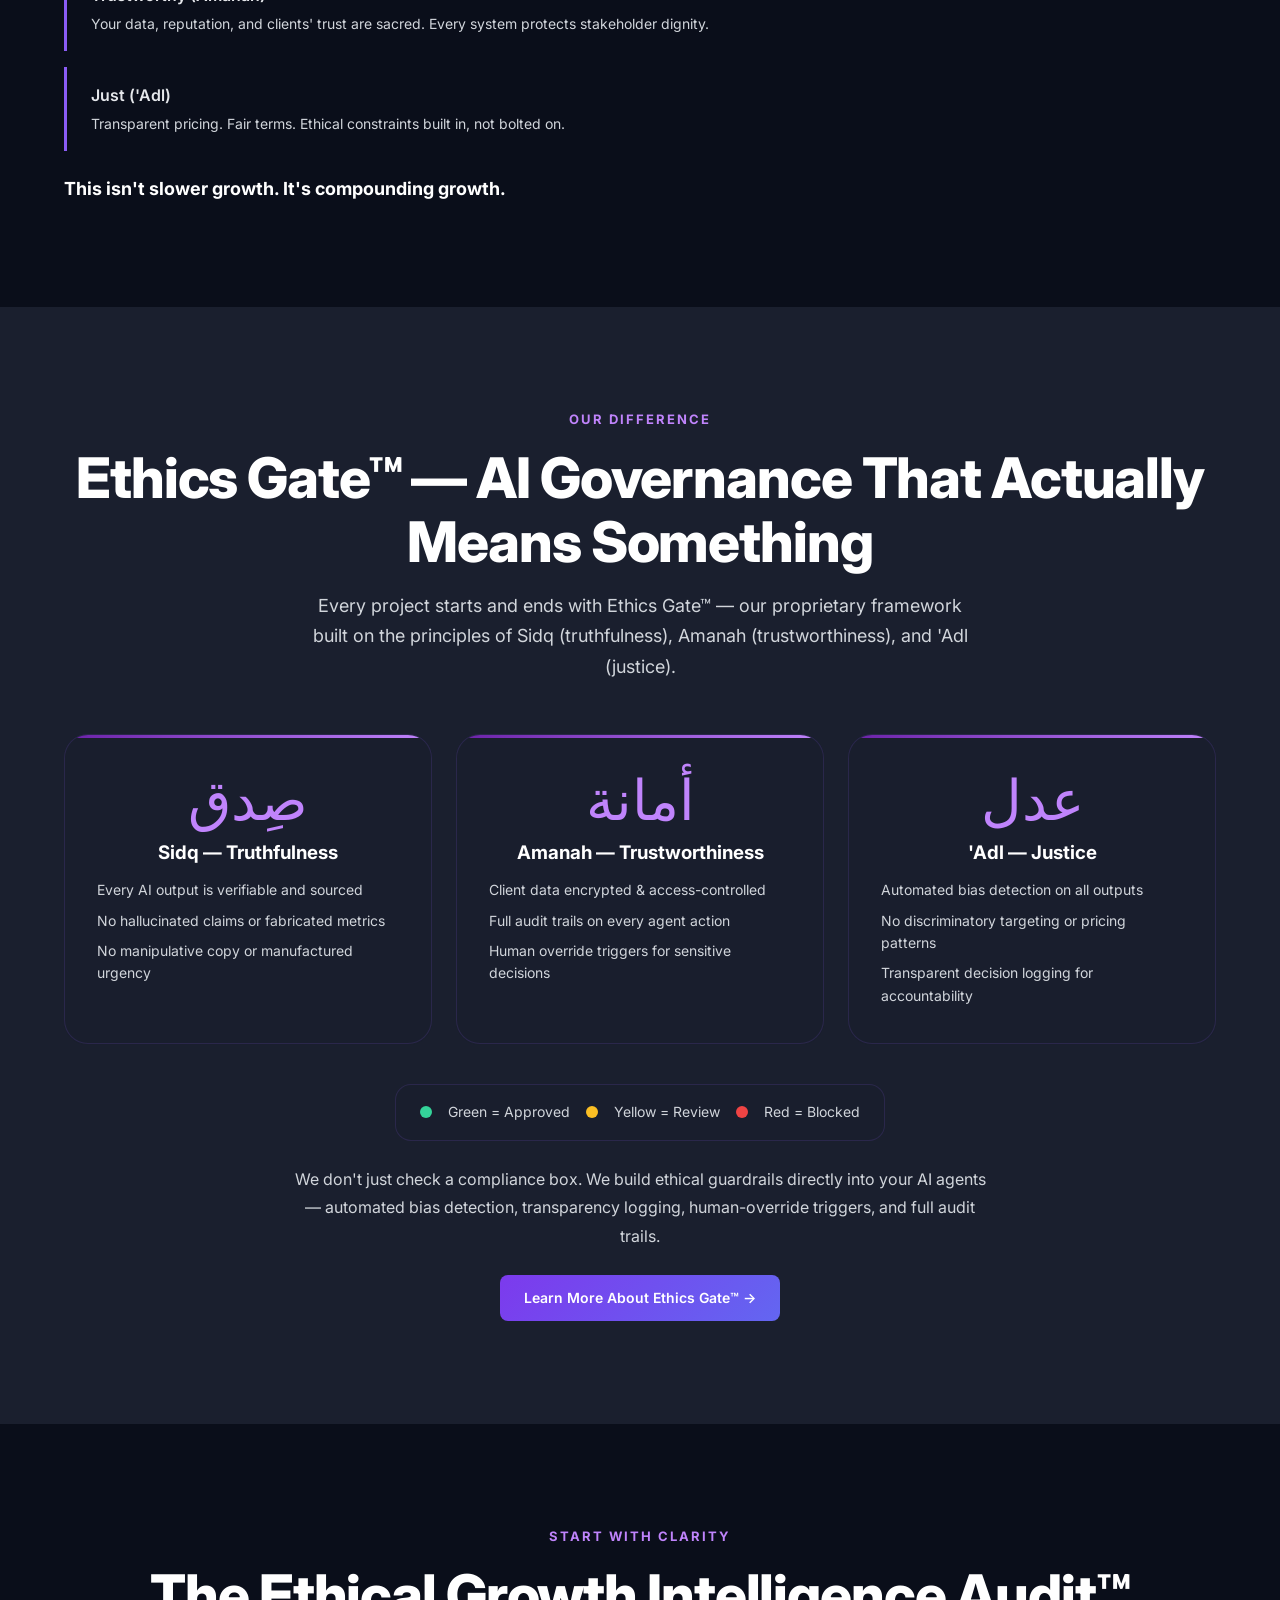
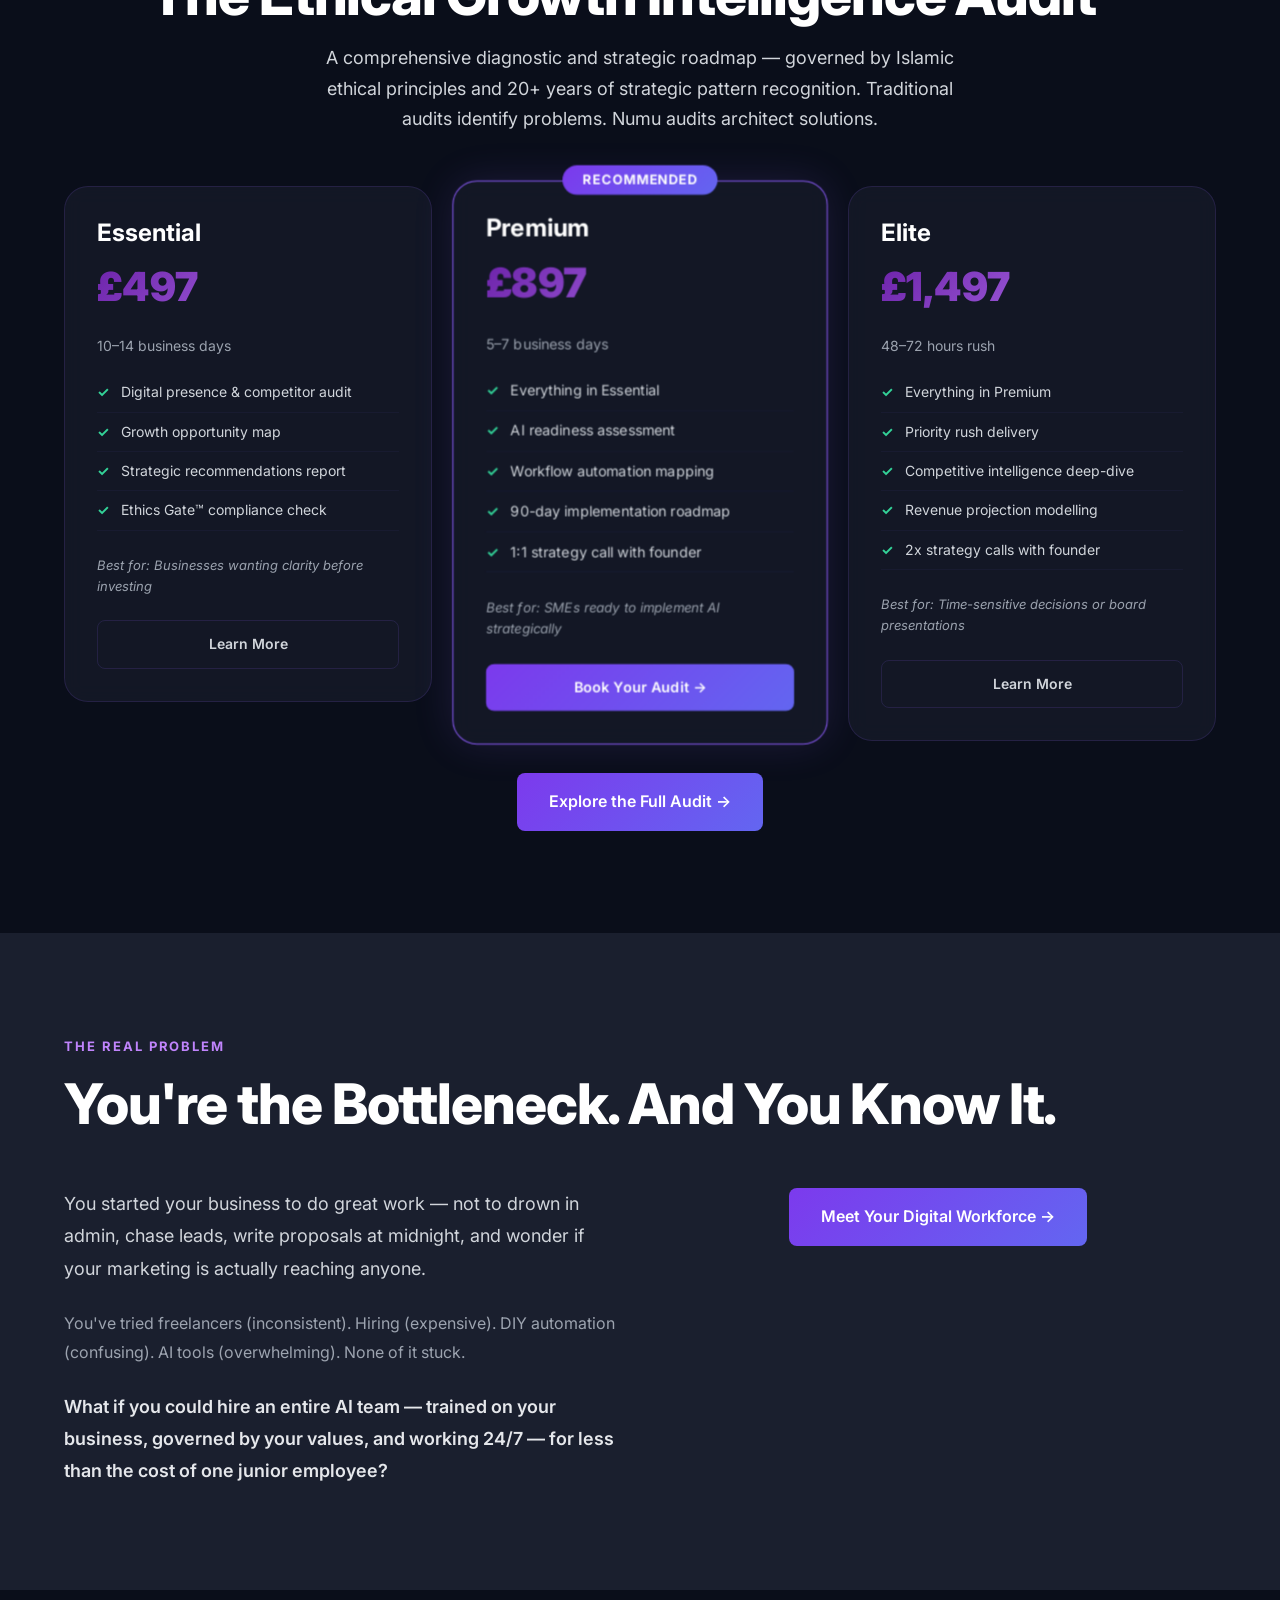
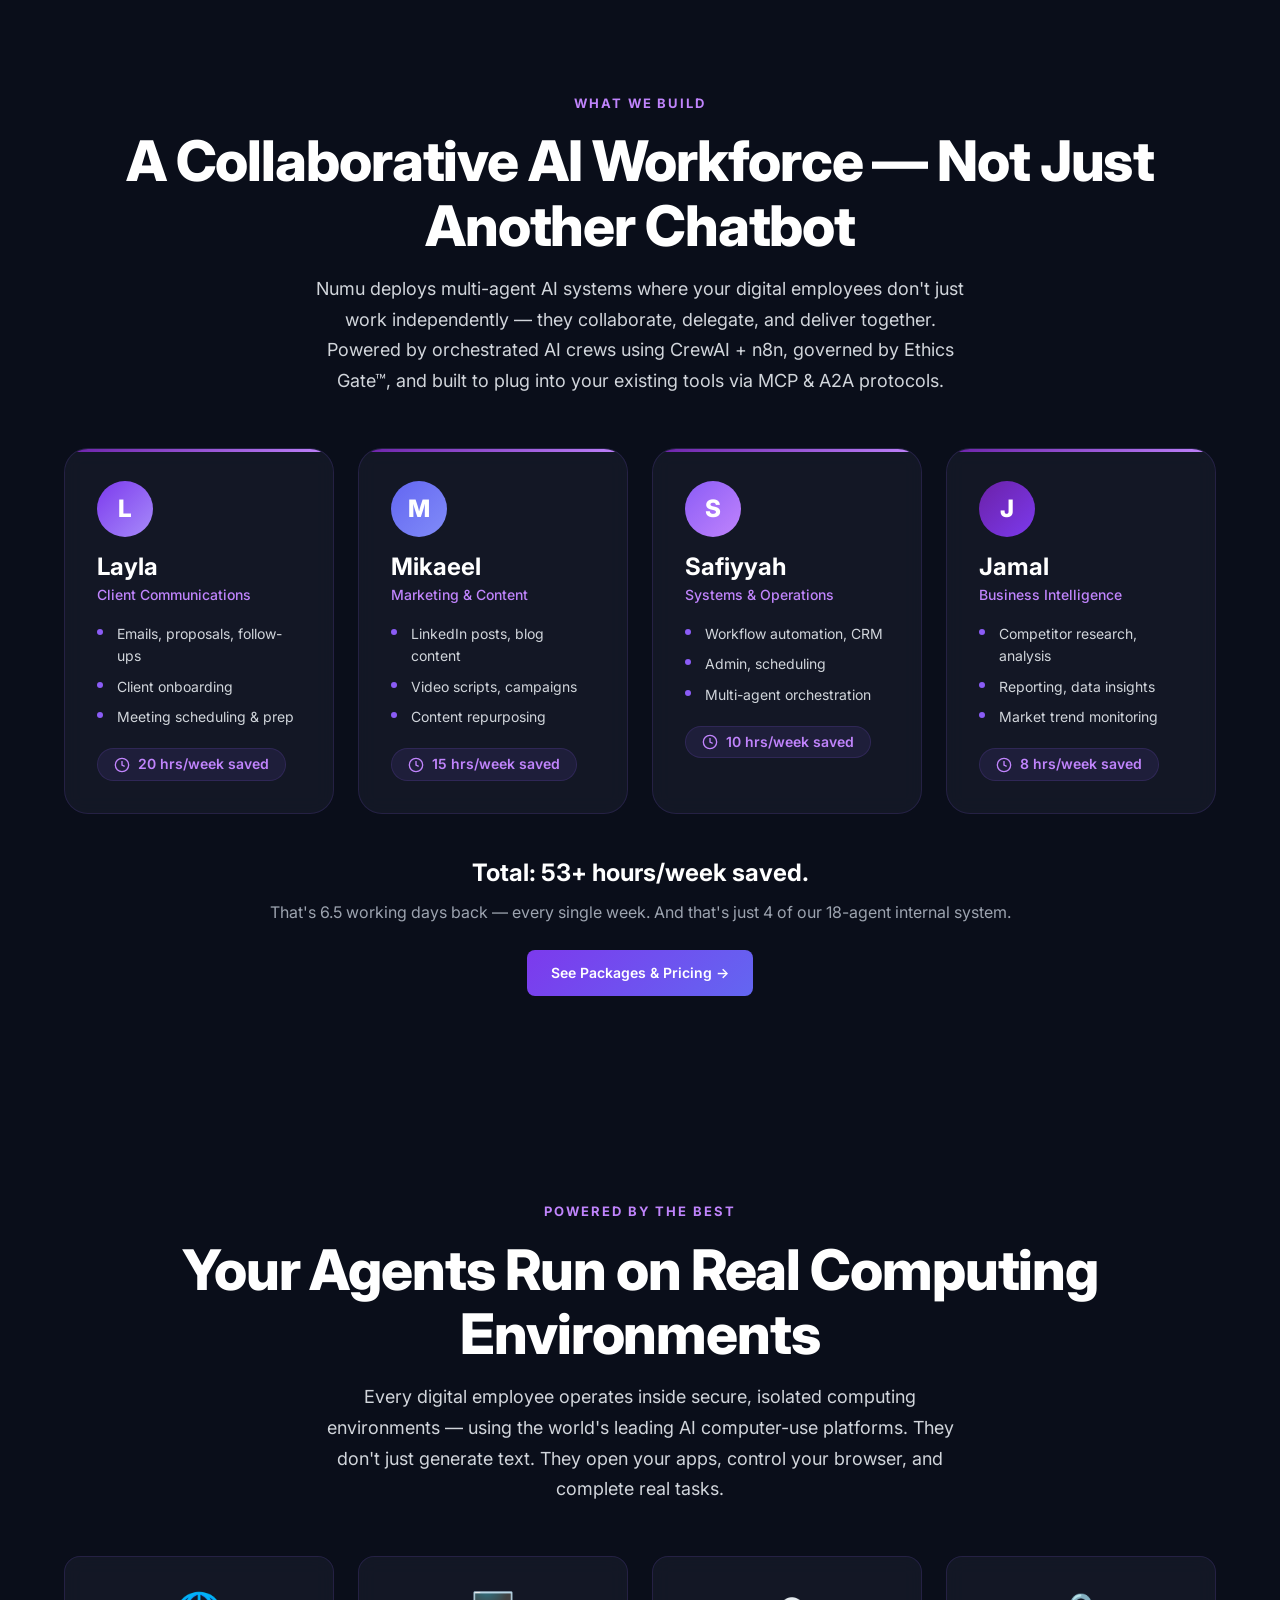
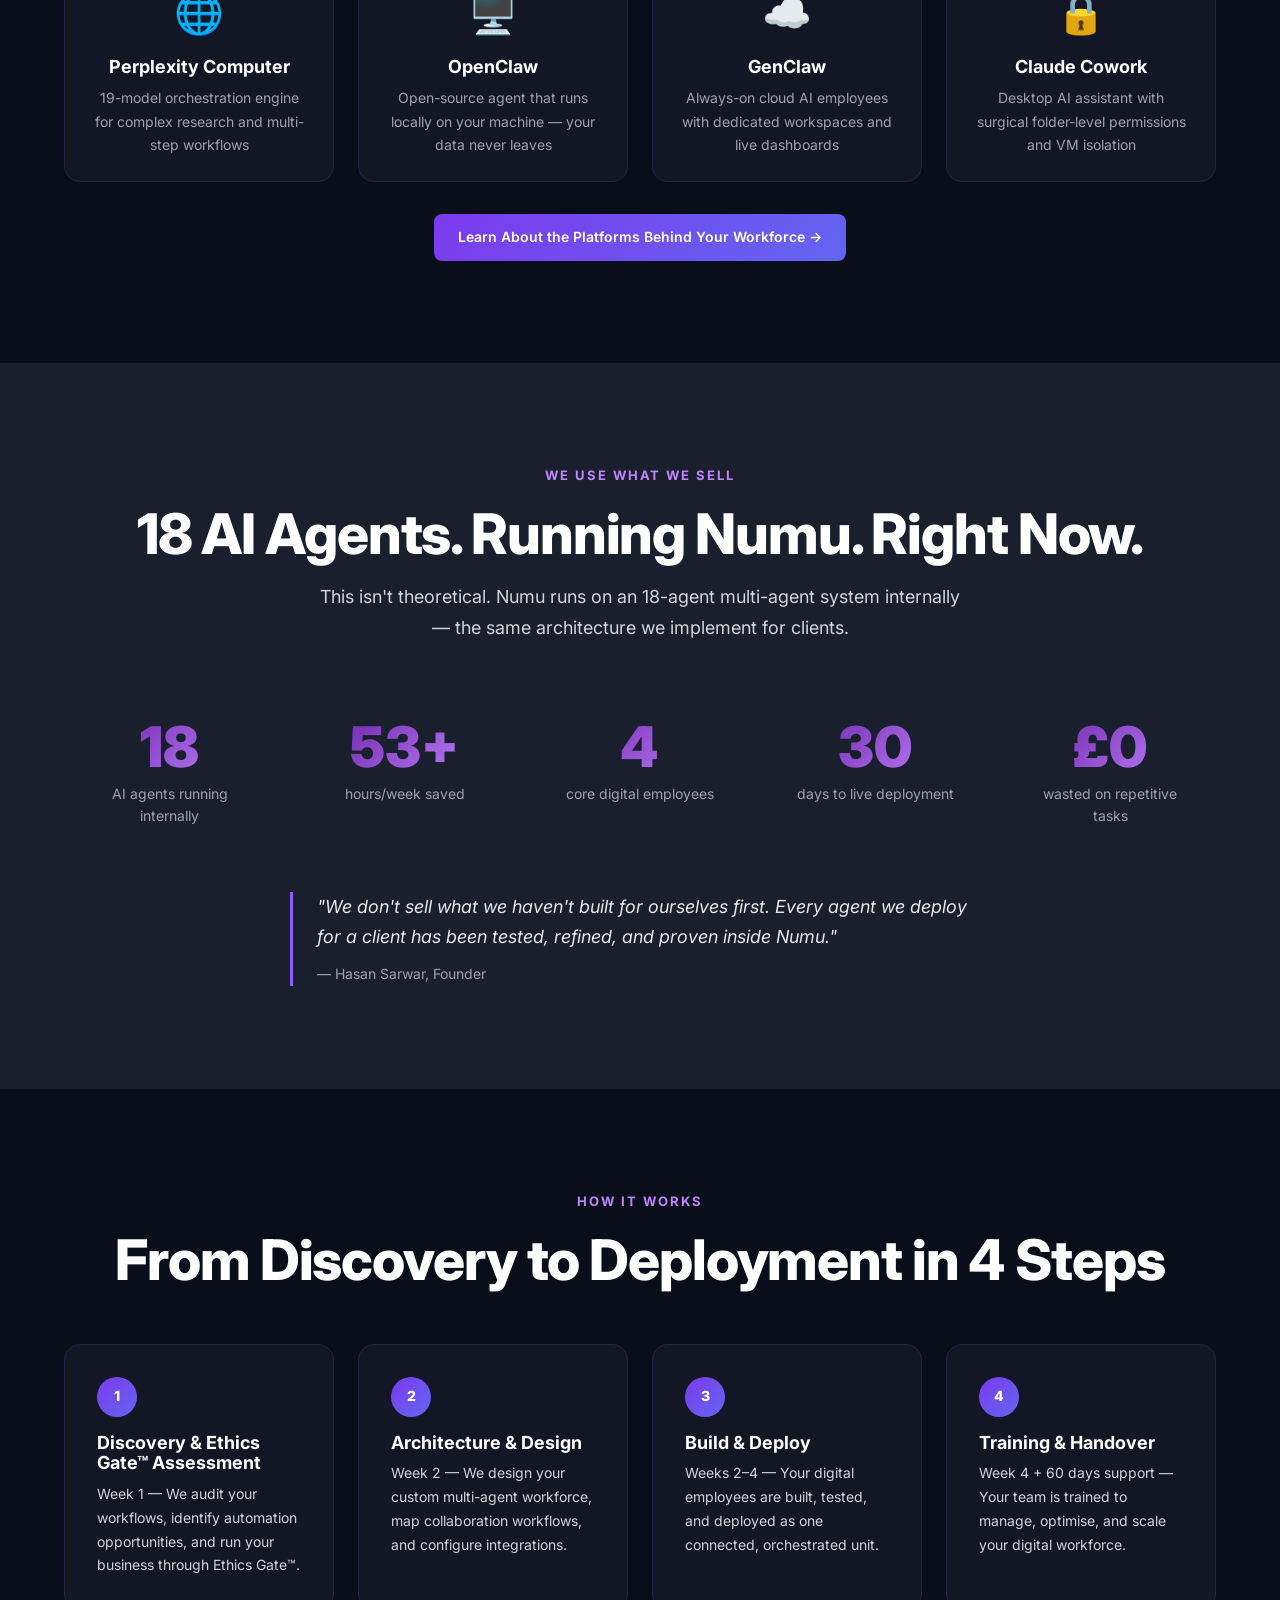
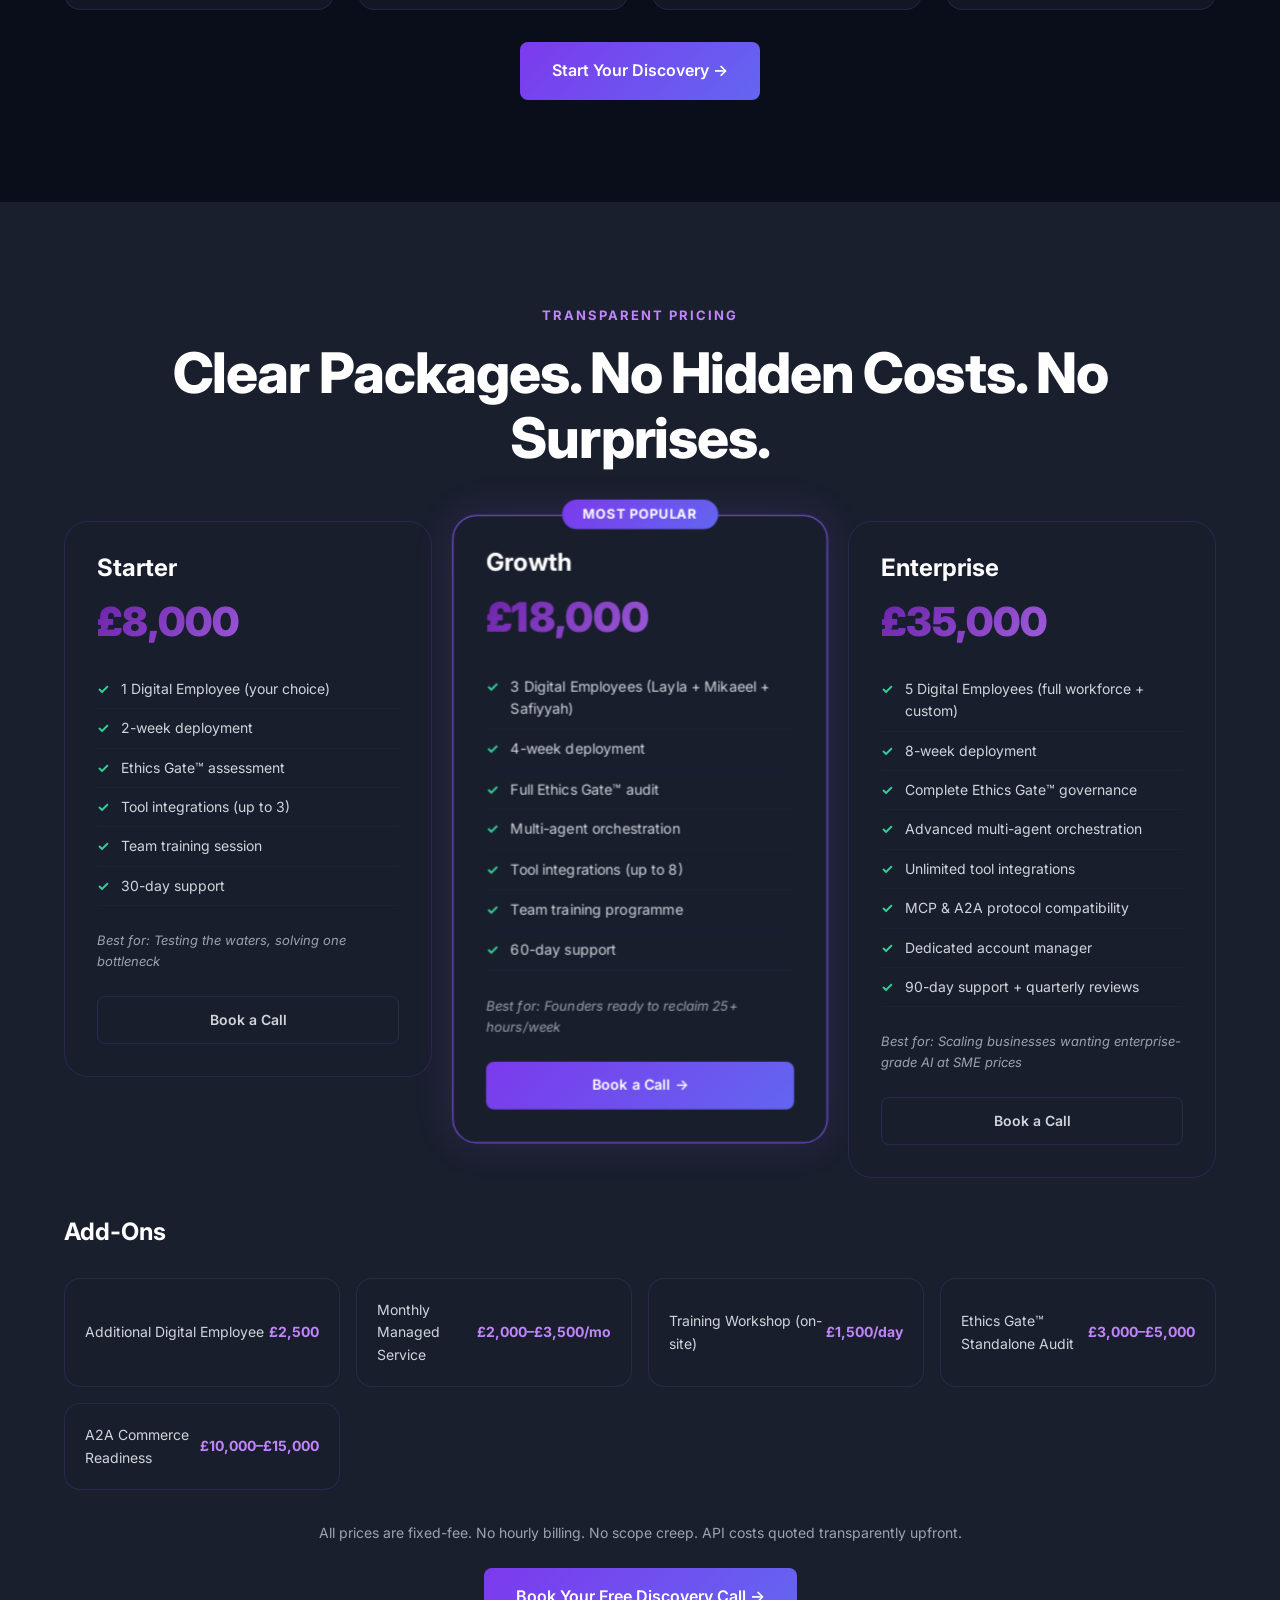
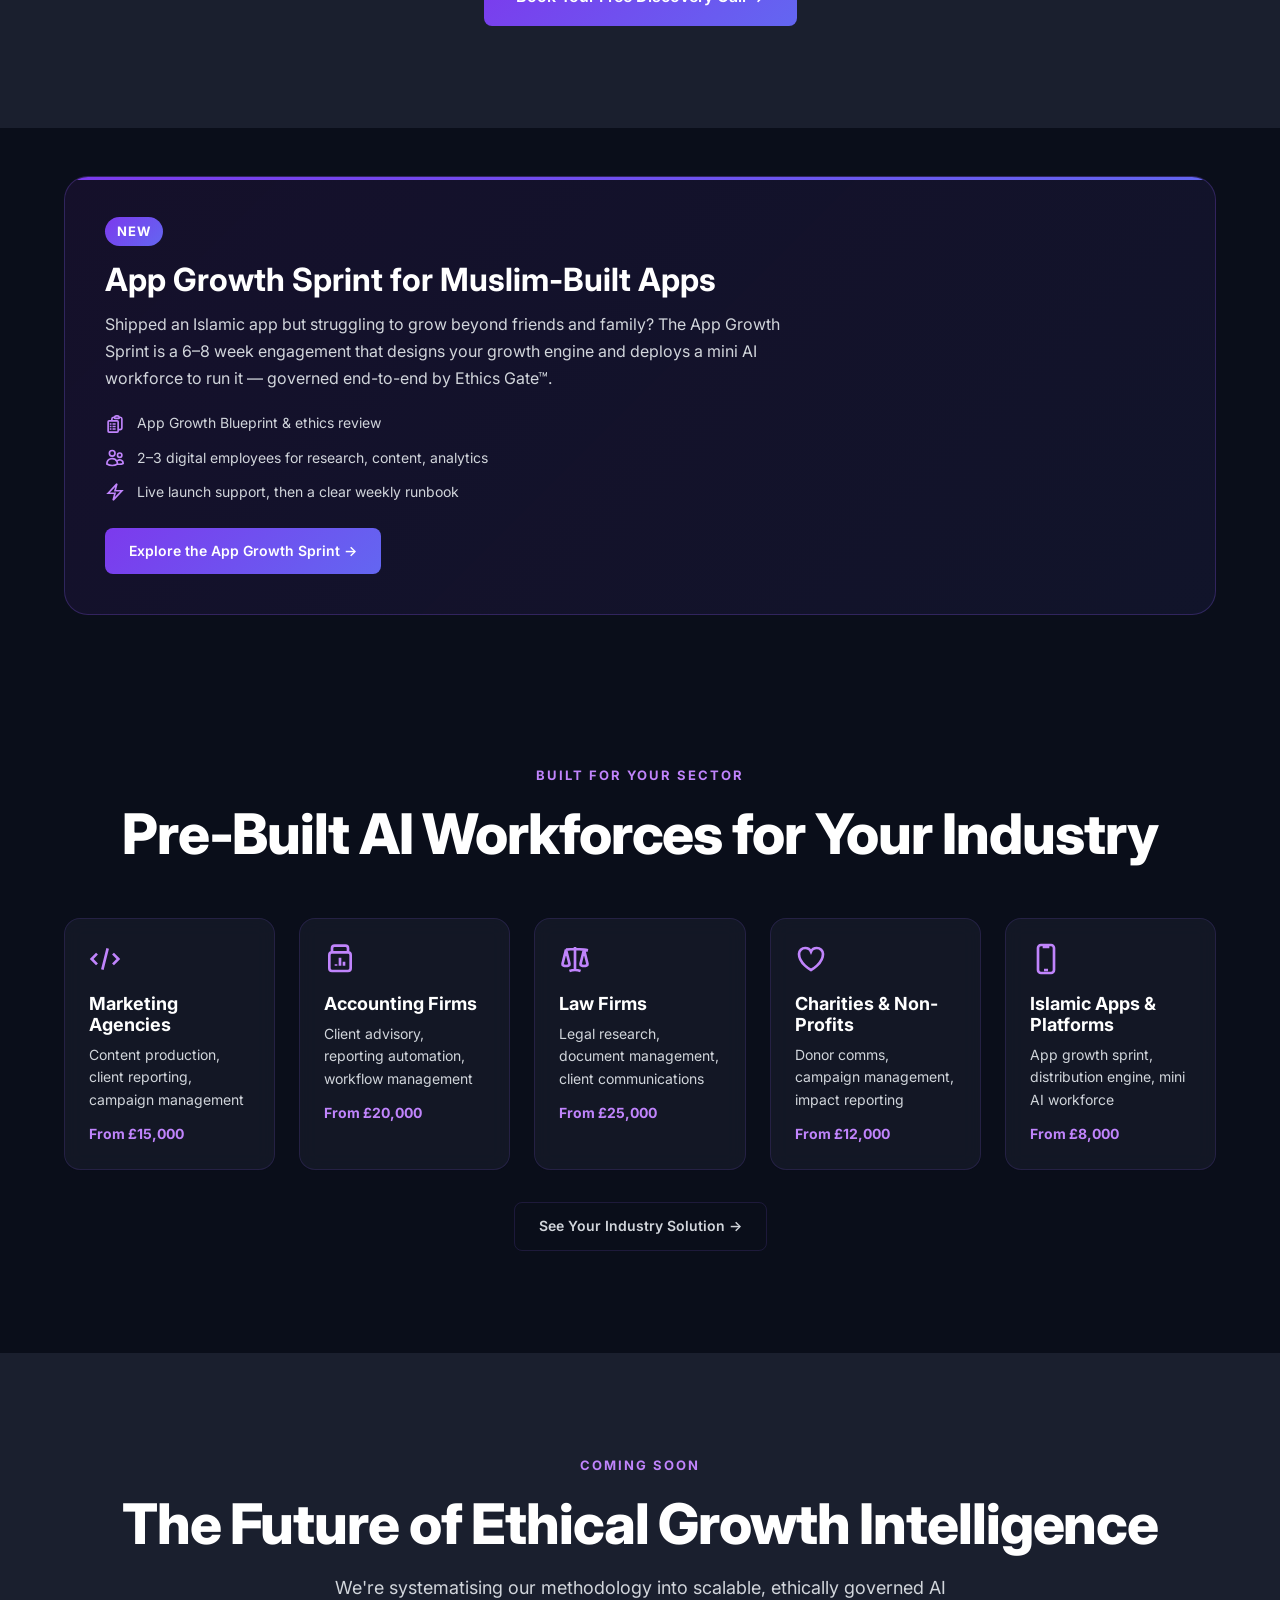
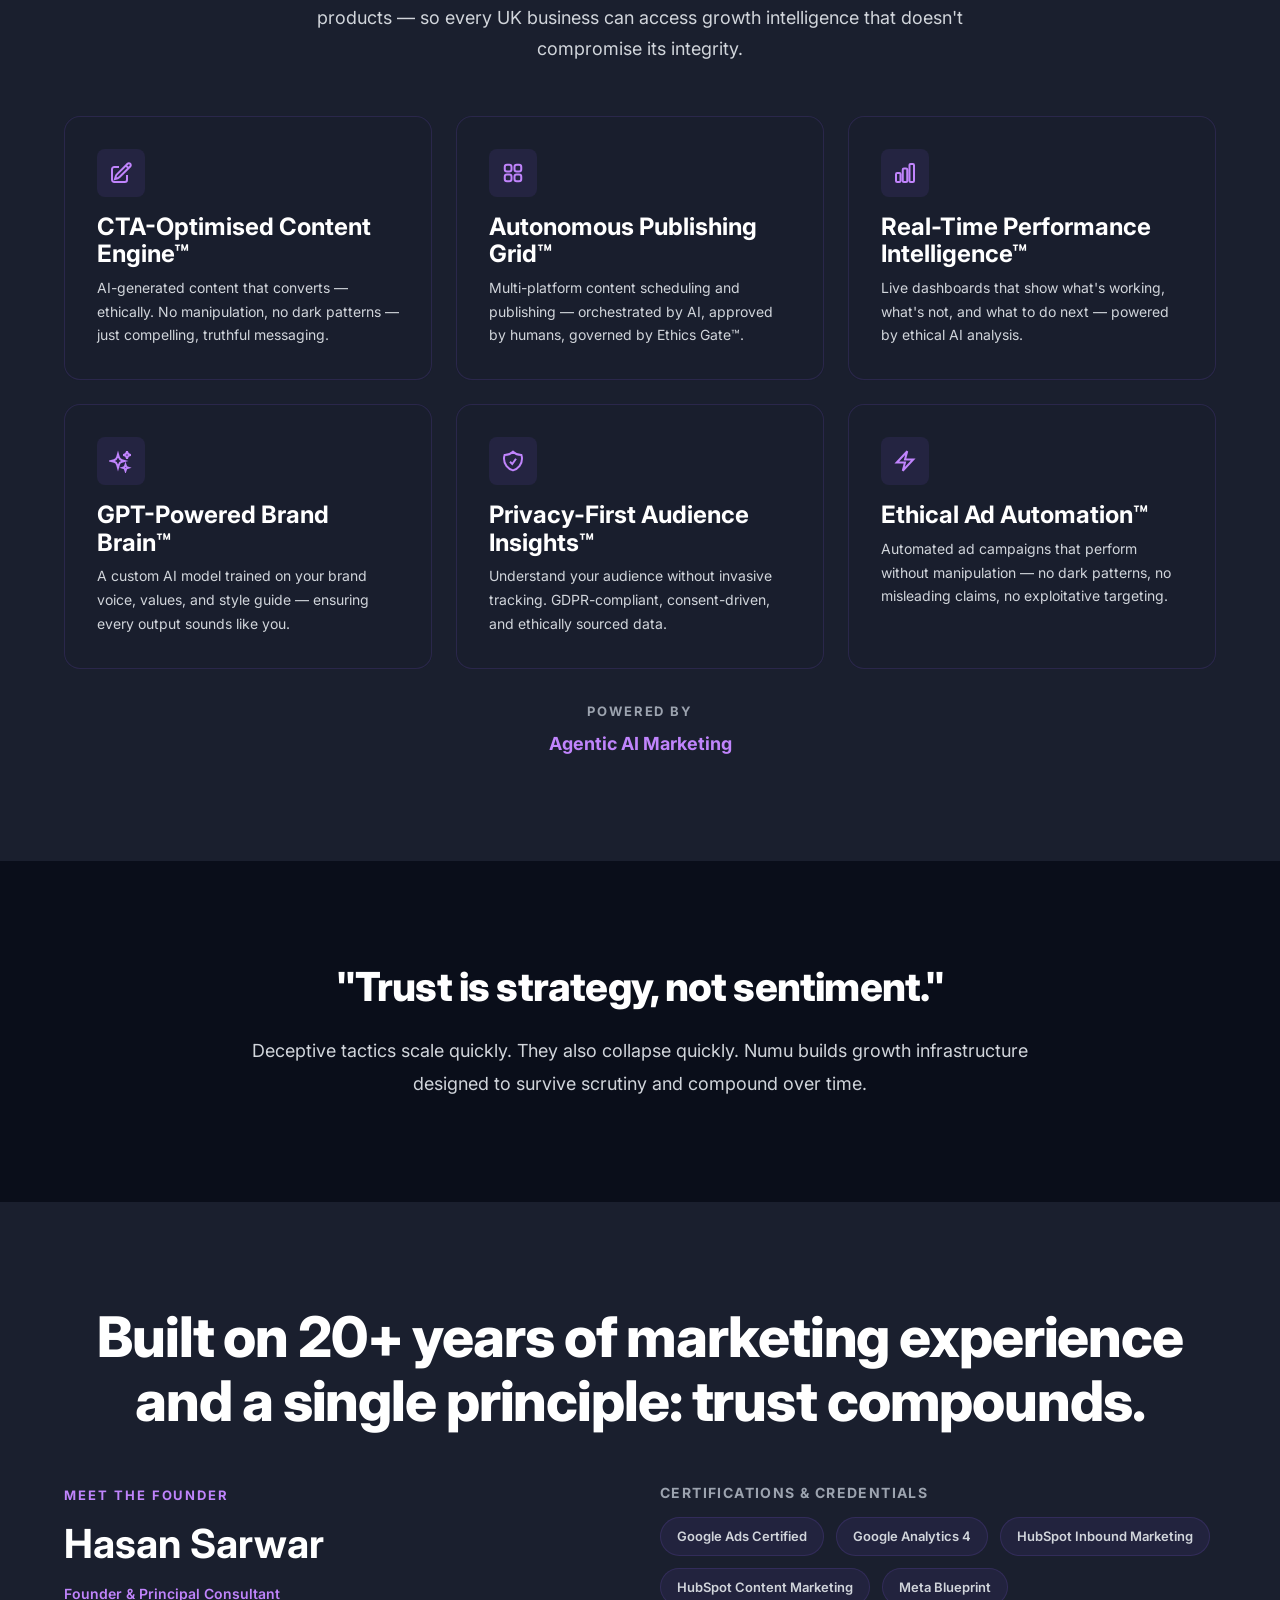
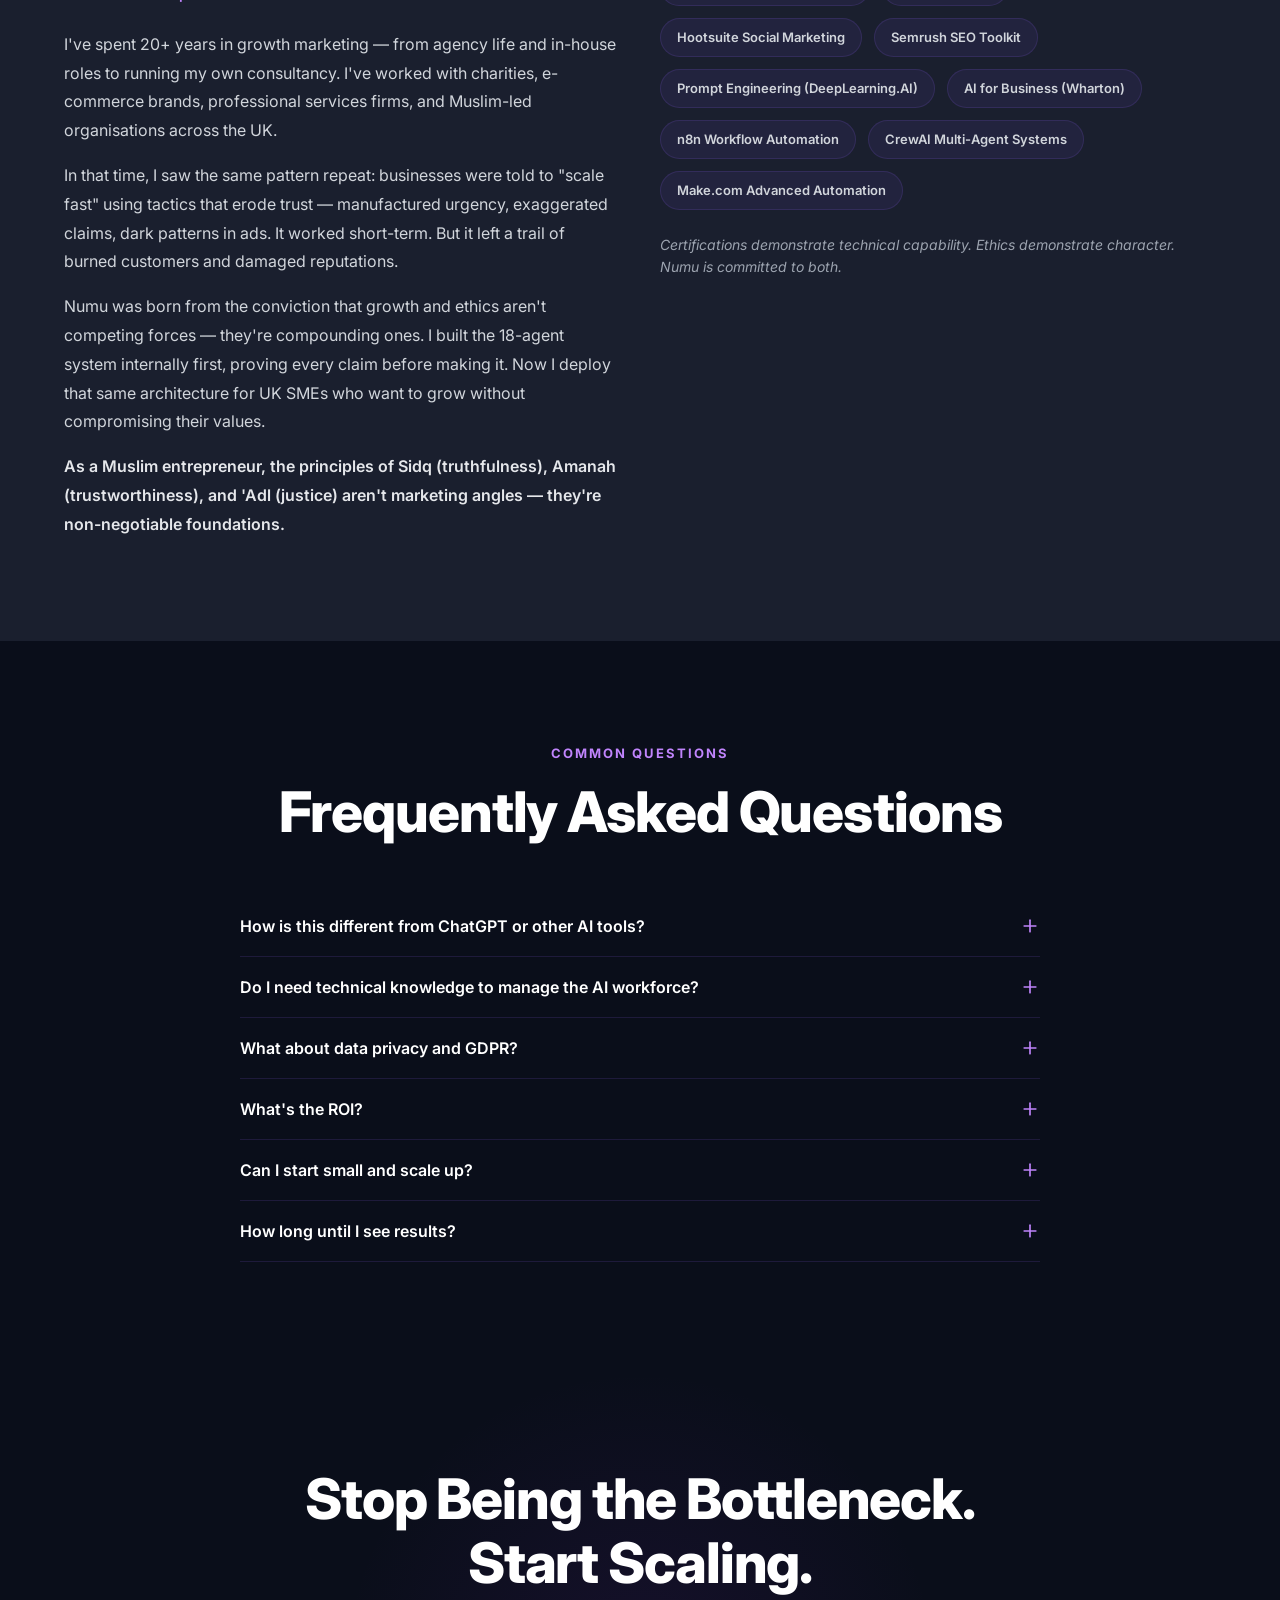
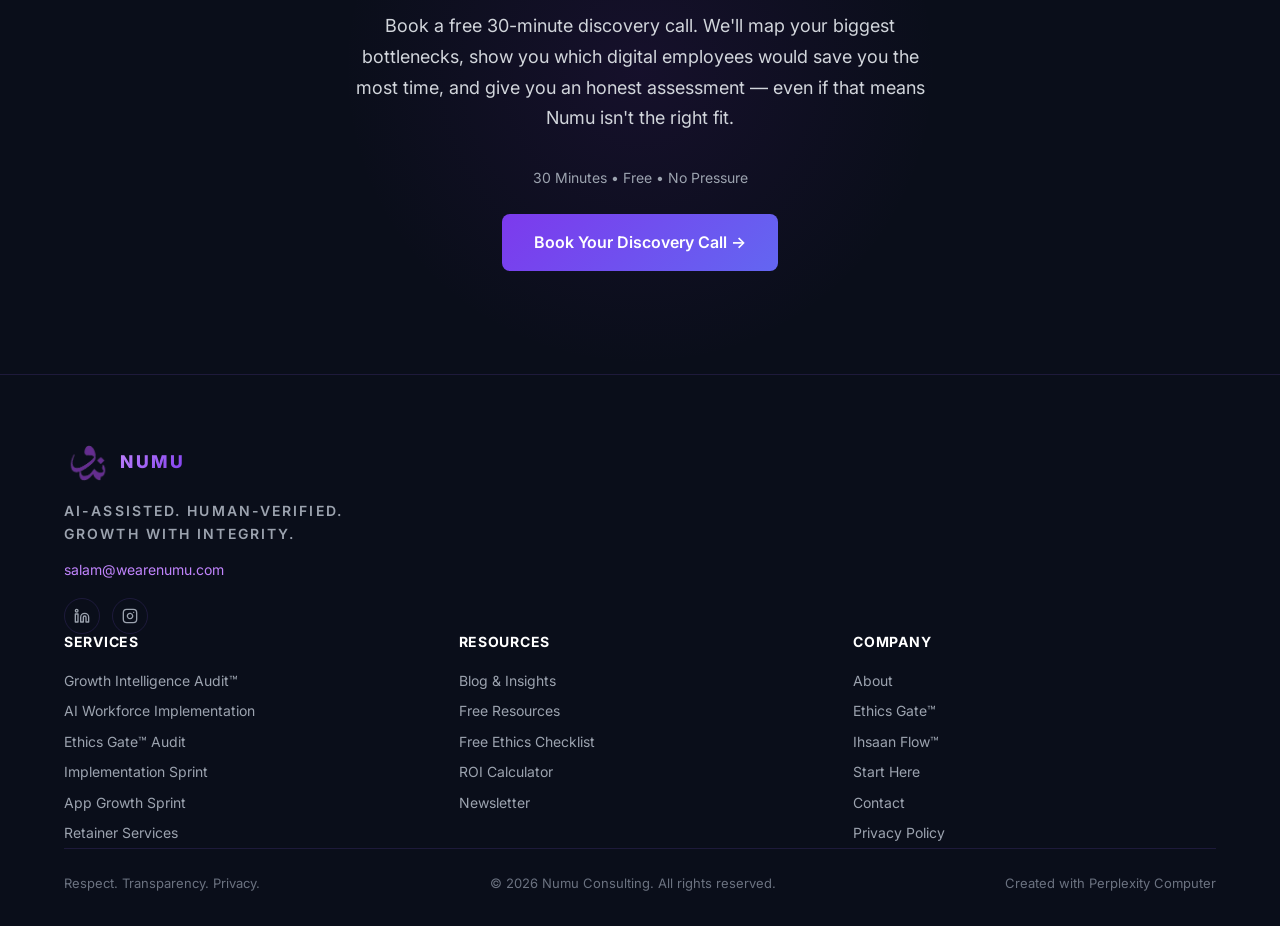
==== commit 031f6ab1: "fix: Update experience to 20+ years, Enterprise pricing to £35,000 (locked Apr 1 2026)" ====
--- a/index.html
+++ b/index.html
@@ -21,7 +21,7 @@
 <meta charset="UTF-8">
 <meta name="viewport" content="width=device-width, initial-scale=1.0">
 <title>Numu Consulting — Ethical AI Workforce for UK SMEs</title>
-<meta name="description" content="Deploy a collaborative AI workforce in 30 days. 53+ hrs/week saved. Ethics Gate™ governed. £8k–£45k. Book a free call.">
+<meta name="description" content="Deploy a collaborative AI workforce in 30 days. 53+ hrs/week saved. Ethics Gate™ governed. £8k–£35k. Book a free call.">
 
 <link rel="preconnect" href="https://fonts.googleapis.com">
 <link rel="preconnect" href="https://fonts.gstatic.com" crossorigin>
@@ -241,7 +241,7 @@
       <div class="section-header center reveal">
         <div class="section-label">START WITH CLARITY</div>
         <h2>The Ethical Growth Intelligence Audit™</h2>
-        <p>A comprehensive diagnostic and strategic roadmap — governed by Islamic ethical principles and 25 years of strategic pattern recognition. Traditional audits identify problems. Numu audits architect solutions.</p>
+        <p>A comprehensive diagnostic and strategic roadmap — governed by Islamic ethical principles and 20+ years of strategic pattern recognition. Traditional audits identify problems. Numu audits architect solutions.</p>
       </div>
       <div class="pricing-grid reveal">
         <div class="pricing-card">
@@ -521,7 +521,7 @@
         </div>
         <div class="pricing-card">
           <h3>Enterprise</h3>
-          <div class="pricing-price">£45,000</div>
+          <div class="pricing-price">£35,000</div>
           <ul class="pricing-features">
             <li>5 Digital Employees (full workforce + custom)</li>
             <li>8-week deployment</li>
@@ -699,14 +699,14 @@
   <section class="section" style="background:var(--color-bg-navy);">
     <div class="container">
       <div class="section-header center reveal">
-        <h2>Built on 25 years of marketing experience and a single principle: trust compounds.</h2>
+        <h2>Built on 20+ years of marketing experience and a single principle: trust compounds.</h2>
       </div>
       <div class="two-col reveal">
         <div>
           <div class="section-label">MEET THE FOUNDER</div>
           <h3 style="font-size:var(--text-3xl);margin-bottom:var(--space-4);">Hasan Sarwar</h3>
           <p style="font-size:var(--text-sm);color:var(--color-purple-light);font-weight:600;margin-bottom:var(--space-6);">Founder &amp; Principal Consultant</p>
-          <p style="font-size:var(--text-base);color:var(--color-text-subtle);line-height:1.8;margin-bottom:var(--space-4);">I've spent 25 years in growth marketing — from agency life and in-house roles to running my own consultancy. I've worked with charities, e-commerce brands, professional services firms, and Muslim-led organisations across the UK.</p>
+          <p style="font-size:var(--text-base);color:var(--color-text-subtle);line-height:1.8;margin-bottom:var(--space-4);">I've spent 20+ years in growth marketing — from agency life and in-house roles to running my own consultancy. I've worked with charities, e-commerce brands, professional services firms, and Muslim-led organisations across the UK.</p>
           <p style="font-size:var(--text-base);color:var(--color-text-subtle);line-height:1.8;margin-bottom:var(--space-4);">In that time, I saw the same pattern repeat: businesses were told to "scale fast" using tactics that erode trust — manufactured urgency, exaggerated claims, dark patterns in ads. It worked short-term. But it left a trail of burned customers and damaged reputations.</p>
           <p style="font-size:var(--text-base);color:var(--color-text-subtle);line-height:1.8;margin-bottom:var(--space-4);">Numu was born from the conviction that growth and ethics aren't competing forces — they're compounding ones. I built the 18-agent system internally first, proving every claim before making it. Now I deploy that same architecture for UK SMEs who want to grow without compromising their values.</p>
           <p style="font-size:var(--text-base);color:var(--color-text-medium);line-height:1.8;font-weight:600;">As a Muslim entrepreneur, the principles of Sidq (truthfulness), Amanah (trustworthiness), and 'Adl (justice) aren't marketing angles — they're non-negotiable foundations.</p>
@@ -834,7 +834,7 @@
             <div class="stat-block"><div class="stat-number">25</div><div class="stat-label">years of growth marketing</div></div>
             <div class="stat-block"><div class="stat-number">12:1</div><div class="stat-label">minimum ROI delivered</div></div>
             <div class="stat-block"><div class="stat-number">30</div><div class="stat-label">days kickoff to live</div></div>
-            <div class="stat-block"><div class="stat-number">£8k–£45k</div><div class="stat-label">transparent, fixed-fee pricing</div></div>
+            <div class="stat-block"><div class="stat-number">£8k–£35k</div><div class="stat-label">transparent, fixed-fee pricing</div></div>
           </div>
         </div>
       </div>
@@ -888,12 +888,12 @@
           <div class="section-label">MEET THE FOUNDER</div>
           <h2 style="font-size:var(--text-3xl);margin-bottom:var(--space-4);">Hasan Sarwar</h2>
           <p style="font-size:var(--text-sm);color:var(--color-purple-light);font-weight:600;margin-bottom:var(--space-6);">Founder &amp; Principal Consultant</p>
-          <p style="font-size:var(--text-base);color:var(--color-text-subtle);line-height:1.8;margin-bottom:var(--space-4);">I've spent 25 years in growth marketing — from agency life and in-house roles to running my own consultancy. I've worked with charities, e-commerce brands, professional services firms, and Muslim-led organisations across the UK.</p>
+          <p style="font-size:var(--text-base);color:var(--color-text-subtle);line-height:1.8;margin-bottom:var(--space-4);">I've spent 20+ years in growth marketing — from agency life and in-house roles to running my own consultancy. I've worked with charities, e-commerce brands, professional services firms, and Muslim-led organisations across the UK.</p>
           <p style="font-size:var(--text-base);color:var(--color-text-subtle);line-height:1.8;margin-bottom:var(--space-4);">The AI revolution created a stark divide — agencies chasing hype with no ethical compass, and ethical businesses left behind. I built Numu to bridge that gap — starting with an 18-agent internal system that proves every claim before we make it.</p>
           <p style="font-size:var(--text-base);color:var(--color-text-medium);line-height:1.8;font-weight:600;">As a Muslim entrepreneur, the principles of Sidq, Amanah, and 'Adl aren't marketing angles — they're non-negotiable foundations.</p>
         </div>
         <div>
-          <p style="font-size:var(--text-base);color:var(--color-text-subtle);line-height:1.8;">25 years in growth marketing across agencies, consultancies, and in-house teams. Worked with charities, e-commerce brands, professional services firms, and Muslim-led organisations across the UK. Built Numu's 18-agent internal system from scratch. Now deploying the same architecture for clients who want enterprise-grade AI at SME budgets.</p>
+          <p style="font-size:var(--text-base);color:var(--color-text-subtle);line-height:1.8;">20+ years in growth marketing across agencies, consultancies, and in-house teams. Worked with charities, e-commerce brands, professional services firms, and Muslim-led organisations across the UK. Built Numu's 18-agent internal system from scratch. Now deploying the same architecture for clients who want enterprise-grade AI at SME budgets.</p>
           <div style="margin-top:var(--space-6);">
             <a href="https://www.linkedin.com" target="_blank" rel="noopener noreferrer" class="btn btn-primary">Connect on LinkedIn →</a>
           </div>
@@ -1206,7 +1206,7 @@
   <section class="hero hero-page">
     <div class="container">
       <h1 class="reveal">The Ethical <span class="gradient-text">Growth Intelligence Audit™</span></h1>
-      <p class="hero-sub reveal">A comprehensive diagnostic and strategic roadmap — governed by Islamic ethical principles and 25 years of strategic pattern recognition.</p>
+      <p class="hero-sub reveal">A comprehensive diagnostic and strategic roadmap — governed by Islamic ethical principles and 20+ years of strategic pattern recognition.</p>
     </div>
   </section>
 
@@ -1215,7 +1215,7 @@
     <div class="container">
       <div class="reveal" style="max-width:800px;">
         <p style="font-size:var(--text-2xl);font-weight:800;color:var(--color-text-white);margin-bottom:var(--space-6);letter-spacing:-0.02em;">Traditional audits identify problems. Numu audits architect solutions.</p>
-        <p style="font-size:var(--text-base);color:var(--color-text-subtle);line-height:1.8;margin-bottom:var(--space-4);">Most business audits hand you a report and wish you luck. The Ethical Growth Intelligence Audit™ combines AI-powered analysis with 25 years of human strategic expertise to deliver not just insights — but a prioritised, actionable roadmap for ethical growth.</p>
+        <p style="font-size:var(--text-base);color:var(--color-text-subtle);line-height:1.8;margin-bottom:var(--space-4);">Most business audits hand you a report and wish you luck. The Ethical Growth Intelligence Audit™ combines AI-powered analysis with 20+ years of human strategic expertise to deliver not just insights — but a prioritised, actionable roadmap for ethical growth.</p>
         <p style="font-size:var(--text-base);color:var(--color-text-subtle);line-height:1.8;">Every finding is passed through Ethics Gate™ to ensure recommendations are truthful, trustworthy, and just. No vanity metrics. No manufactured urgency. Just clear, honest strategic intelligence.</p>
       </div>
     </div>
@@ -1352,7 +1352,7 @@
         <div class="service-meta">
           <div class="service-meta-item"><strong>Starter:</strong> <span>1 employee, £8k, 2 weeks</span></div>
           <div class="service-meta-item"><strong>Growth:</strong> <span>3 employees, £18k, 4 weeks</span></div>
-          <div class="service-meta-item"><strong>Enterprise:</strong> <span>5 employees, £45k, 8 weeks</span></div>
+          <div class="service-meta-item"><strong>Enterprise:</strong> <span>5 employees, £35k, 8 weeks</span></div>
         </div>
       </div>
 
@@ -1370,7 +1370,7 @@
       <!-- Service 3: Growth Intelligence Audit -->
       <div class="service-block reveal">
         <h3>Growth Intelligence Audit™</h3>
-        <p>A comprehensive diagnostic and strategic roadmap combining AI-powered analysis with 25 years of human strategic expertise. Three tiers available — from digital presence audit to full competitive intelligence deep-dive.</p>
+        <p>A comprehensive diagnostic and strategic roadmap combining AI-powered analysis with 20+ years of human strategic expertise. Three tiers available — from digital presence audit to full competitive intelligence deep-dive.</p>
         <div class="service-meta">
           <div class="service-meta-item"><strong>Essential:</strong> <span>£497 (10–14 days)</span></div>
           <div class="service-meta-item"><strong>Premium:</strong> <span>£897 (5–7 days)</span></div>
@@ -1718,7 +1718,7 @@
         <h3>Numu Consulting — 18-Agent Internal Deployment</h3>
 
         <div class="case-label">Challenge</div>
-        <p>Solo founder with 25 years of experience but zero team, building a consultancy from scratch while producing daily content, managing outreach, writing proposals, researching competitors, and handling all operations. The bottleneck was clear: one person can't scale.</p>
+        <p>Solo founder with 20+ years of experience but zero team, building a consultancy from scratch while producing daily content, managing outreach, writing proposals, researching competitors, and handling all operations. The bottleneck was clear: one person can't scale.</p>
 
         <div class="case-label">Solution</div>
         <p>Deployed an 18-agent multi-agent system internally using CrewAI + n8n orchestration, with Ethics Gate™ governance on every workflow. Four core digital employees — Layla (comms), Mikaeel (marketing), Safiyyah (ops), Jamal (intelligence) — supported by 14 backend agents handling orchestration, QA, ethics compliance, data pipelines, monitoring, and escalation.</p>
@@ -1834,7 +1834,7 @@
           <div class="blog-card-image"><svg viewBox="0 0 24 24" fill="none" stroke="currentColor" stroke-width="1.5"><path d="M3.75 3v11.25A2.25 2.25 0 006 16.5h2.25M3.75 3h-1.5m1.5 0h16.5m0 0h1.5m-1.5 0v11.25A2.25 2.25 0 0118 16.5h-2.25m-7.5 0h7.5m-7.5 0l-1 3m8.5-3l1 3m0 0l.5 1.5m-.5-1.5h-9.5m0 0l-.5 1.5M9 11.25v1.5M12 9v3.75m3-6v6"/></svg></div>
           <div class="blog-card-body">
             <div class="blog-card-category">Industry Insights</div>
-            <h3>UK SMEs and the AI Gap: Why £8k–£45k Is the Sweet Spot</h3>
+            <h3>UK SMEs and the AI Gap: Why £8k–£35k Is the Sweet Spot</h3>
             <p>Understanding the pricing gap between enterprise AI and SME budgets — and how we bridge it for real businesses.</p>
             <a href="#" style="display:inline-block;margin-top:var(--space-3);font-size:var(--text-sm);font-weight:600;color:var(--color-purple-light);">Read More →</a>
           </div>
@@ -3735,7 +3735,7 @@
         </div>
         <div class="pricing-card">
           <div class="pricing-name">Enterprise</div>
-          <div class="pricing-price">£45,000</div>
+          <div class="pricing-price">£35,000</div>
           <ul class="pricing-features">
             <li>5 Digital Employees across all 4 platforms</li>
             <li>Full multi-platform orchestration</li>
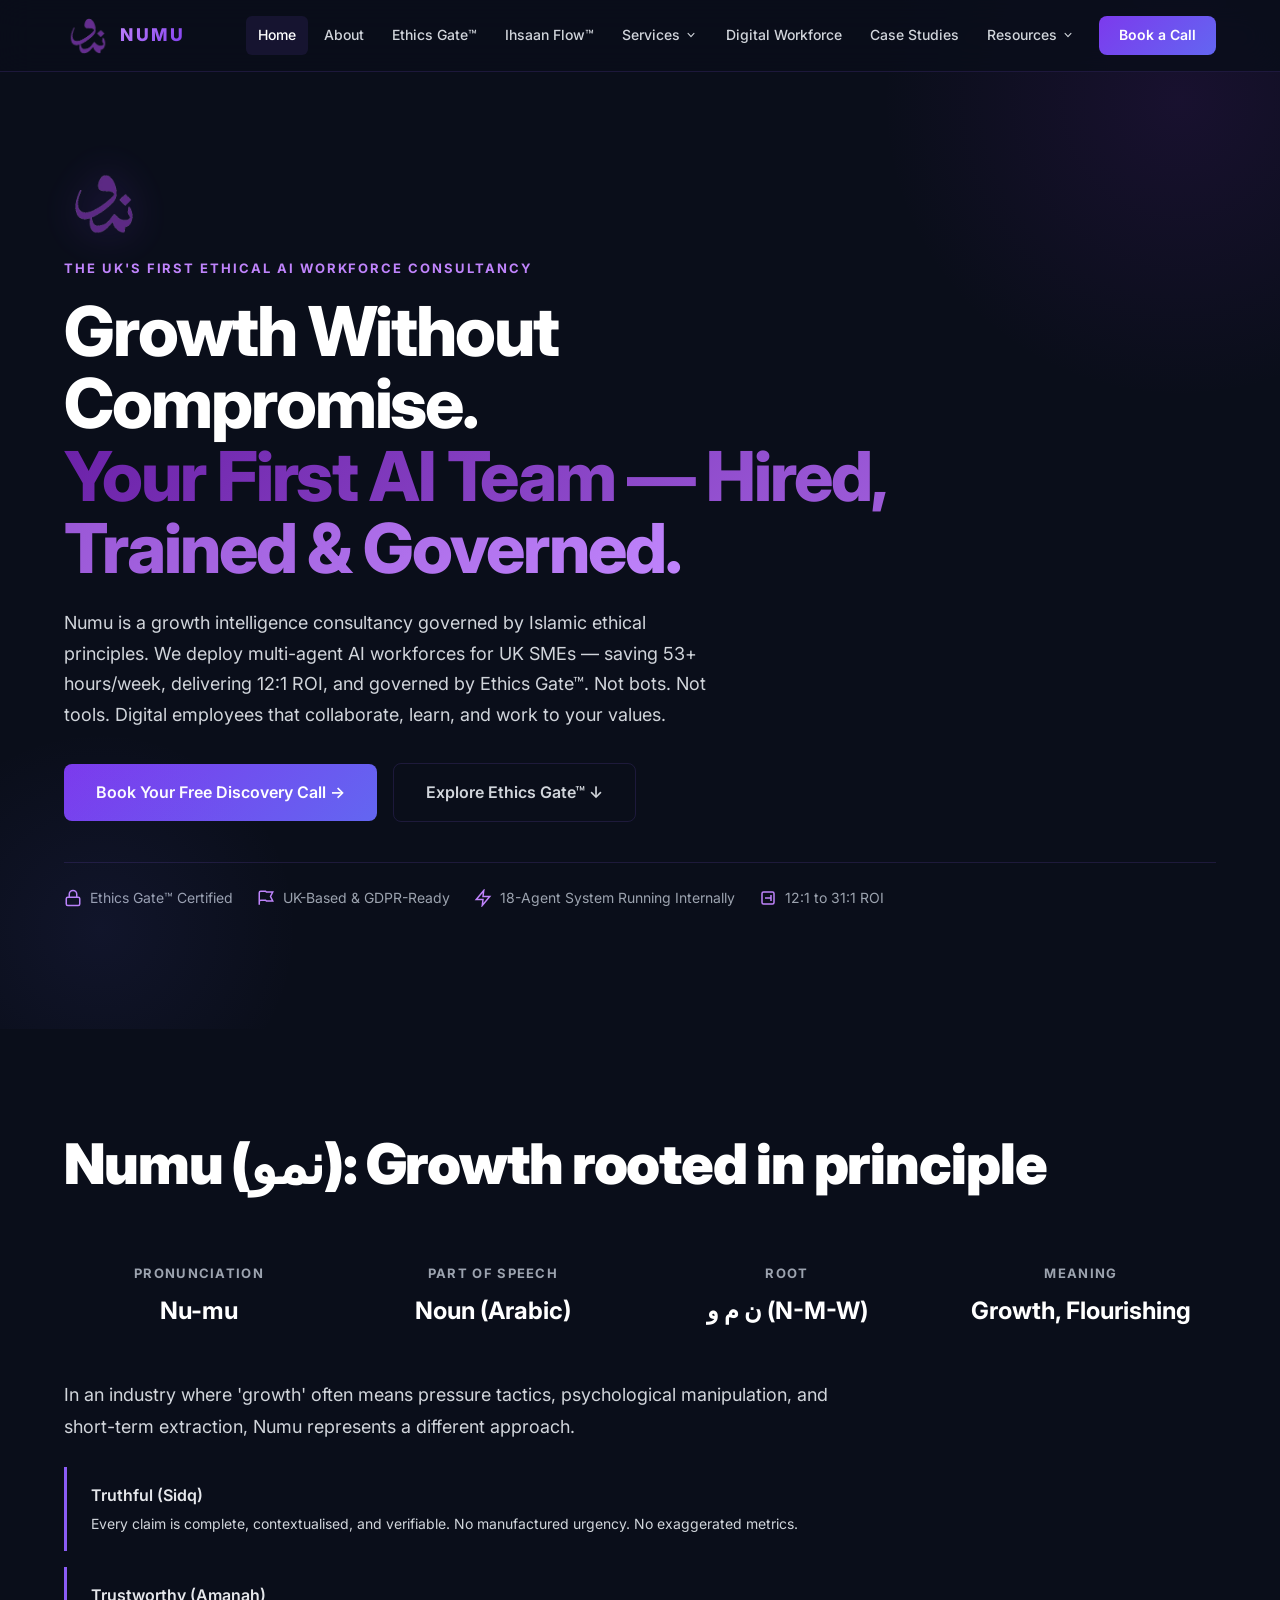
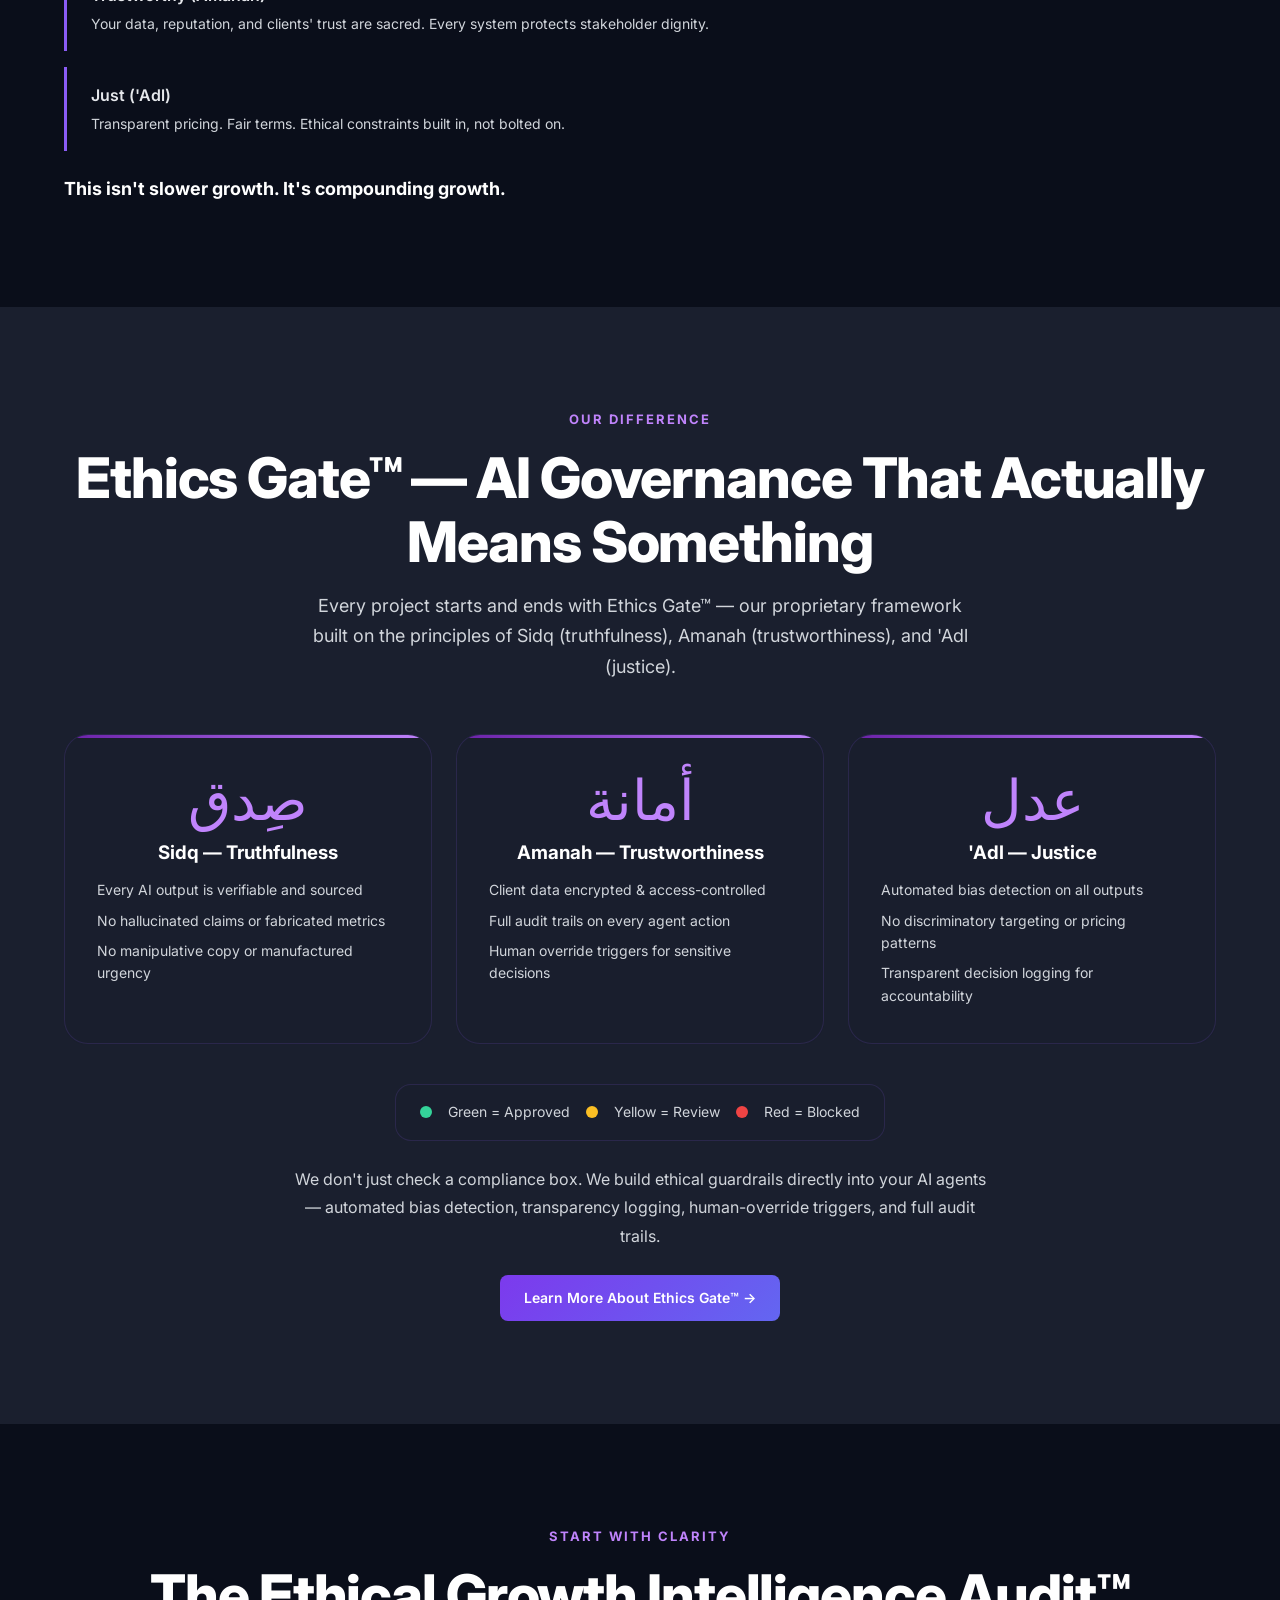
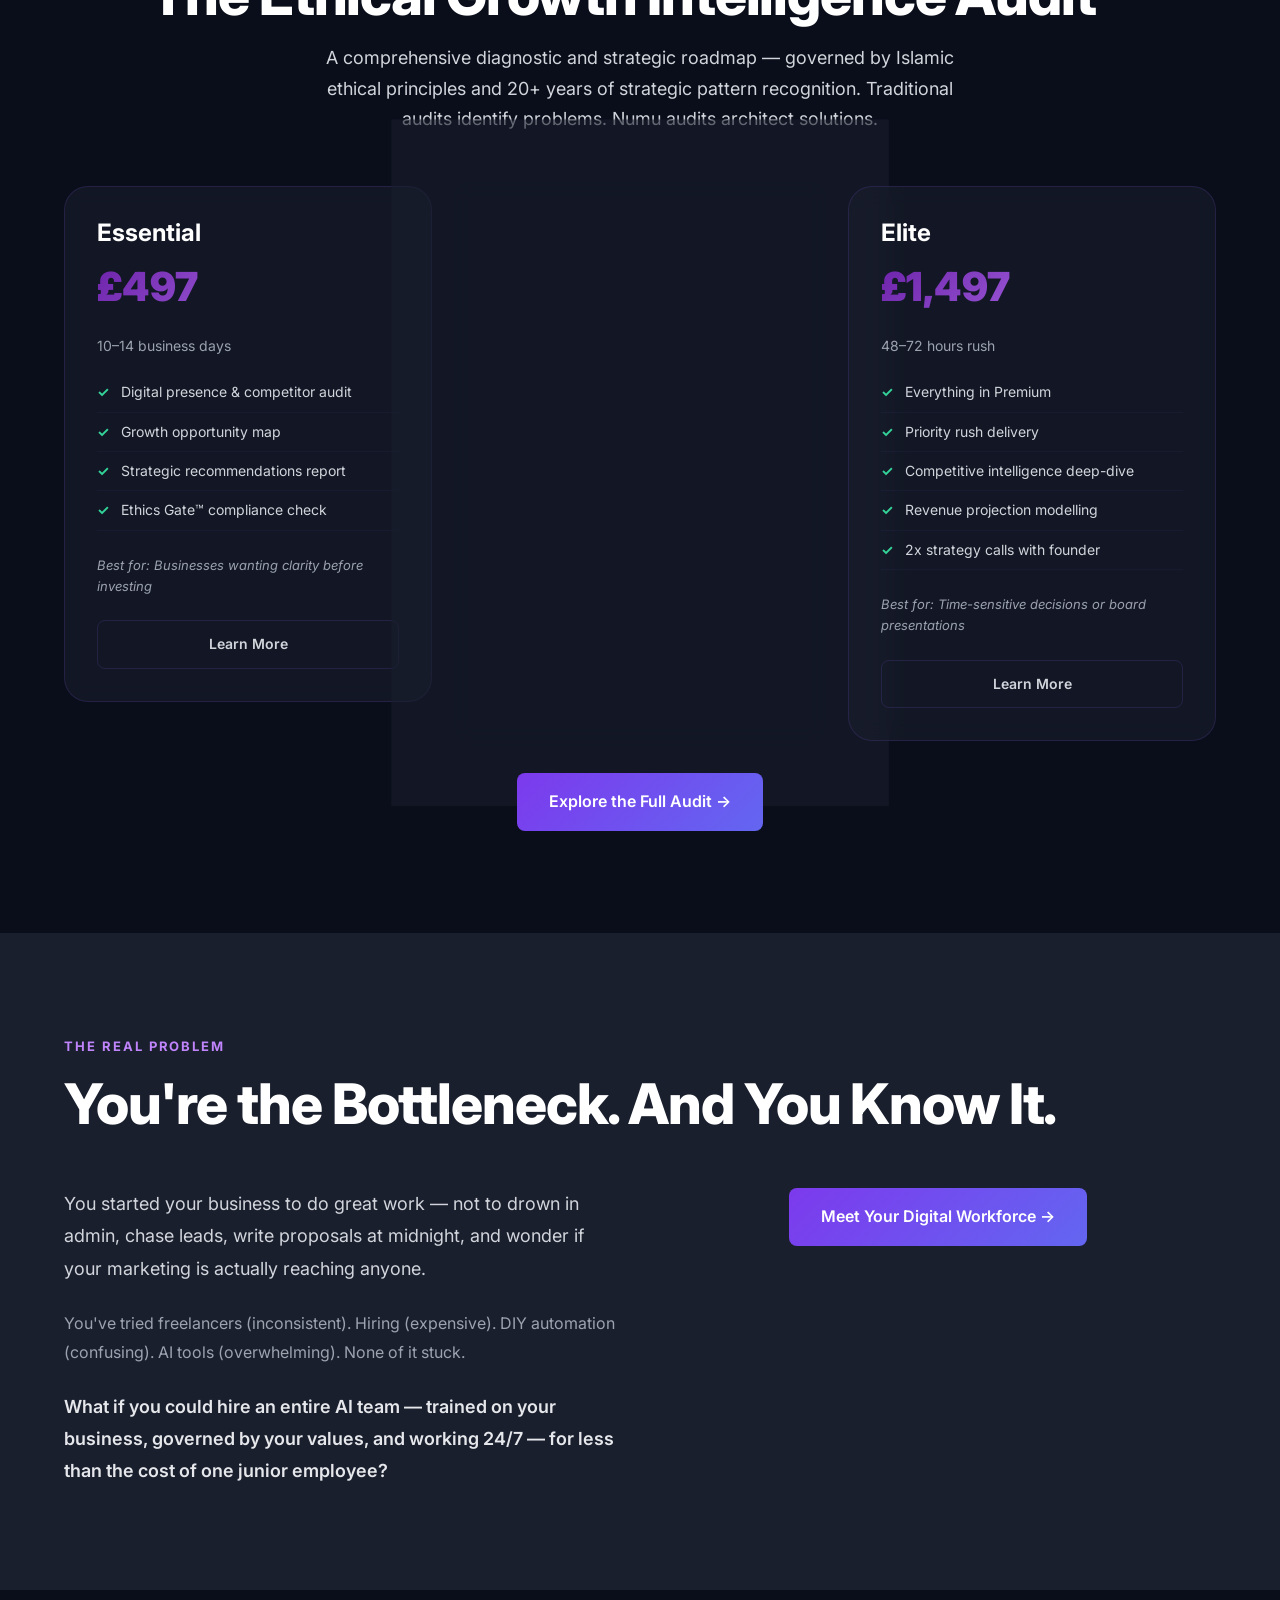
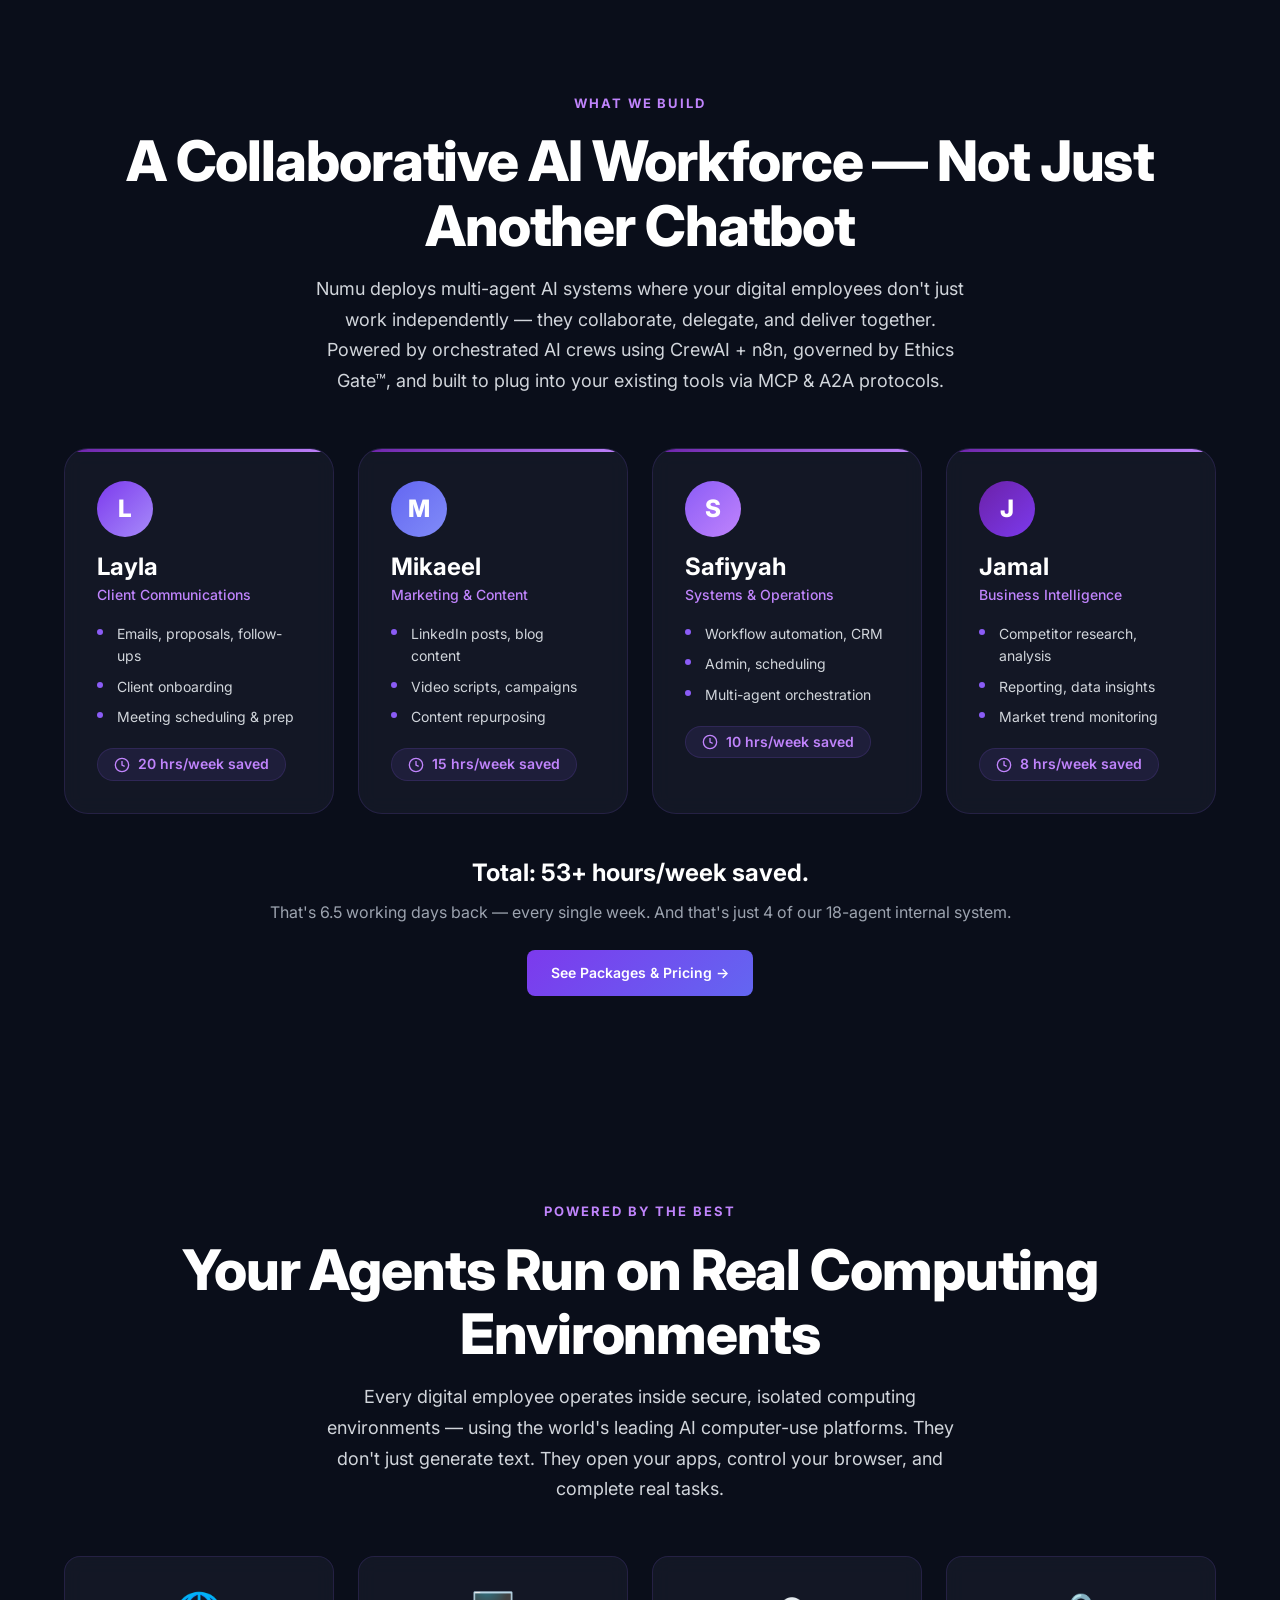
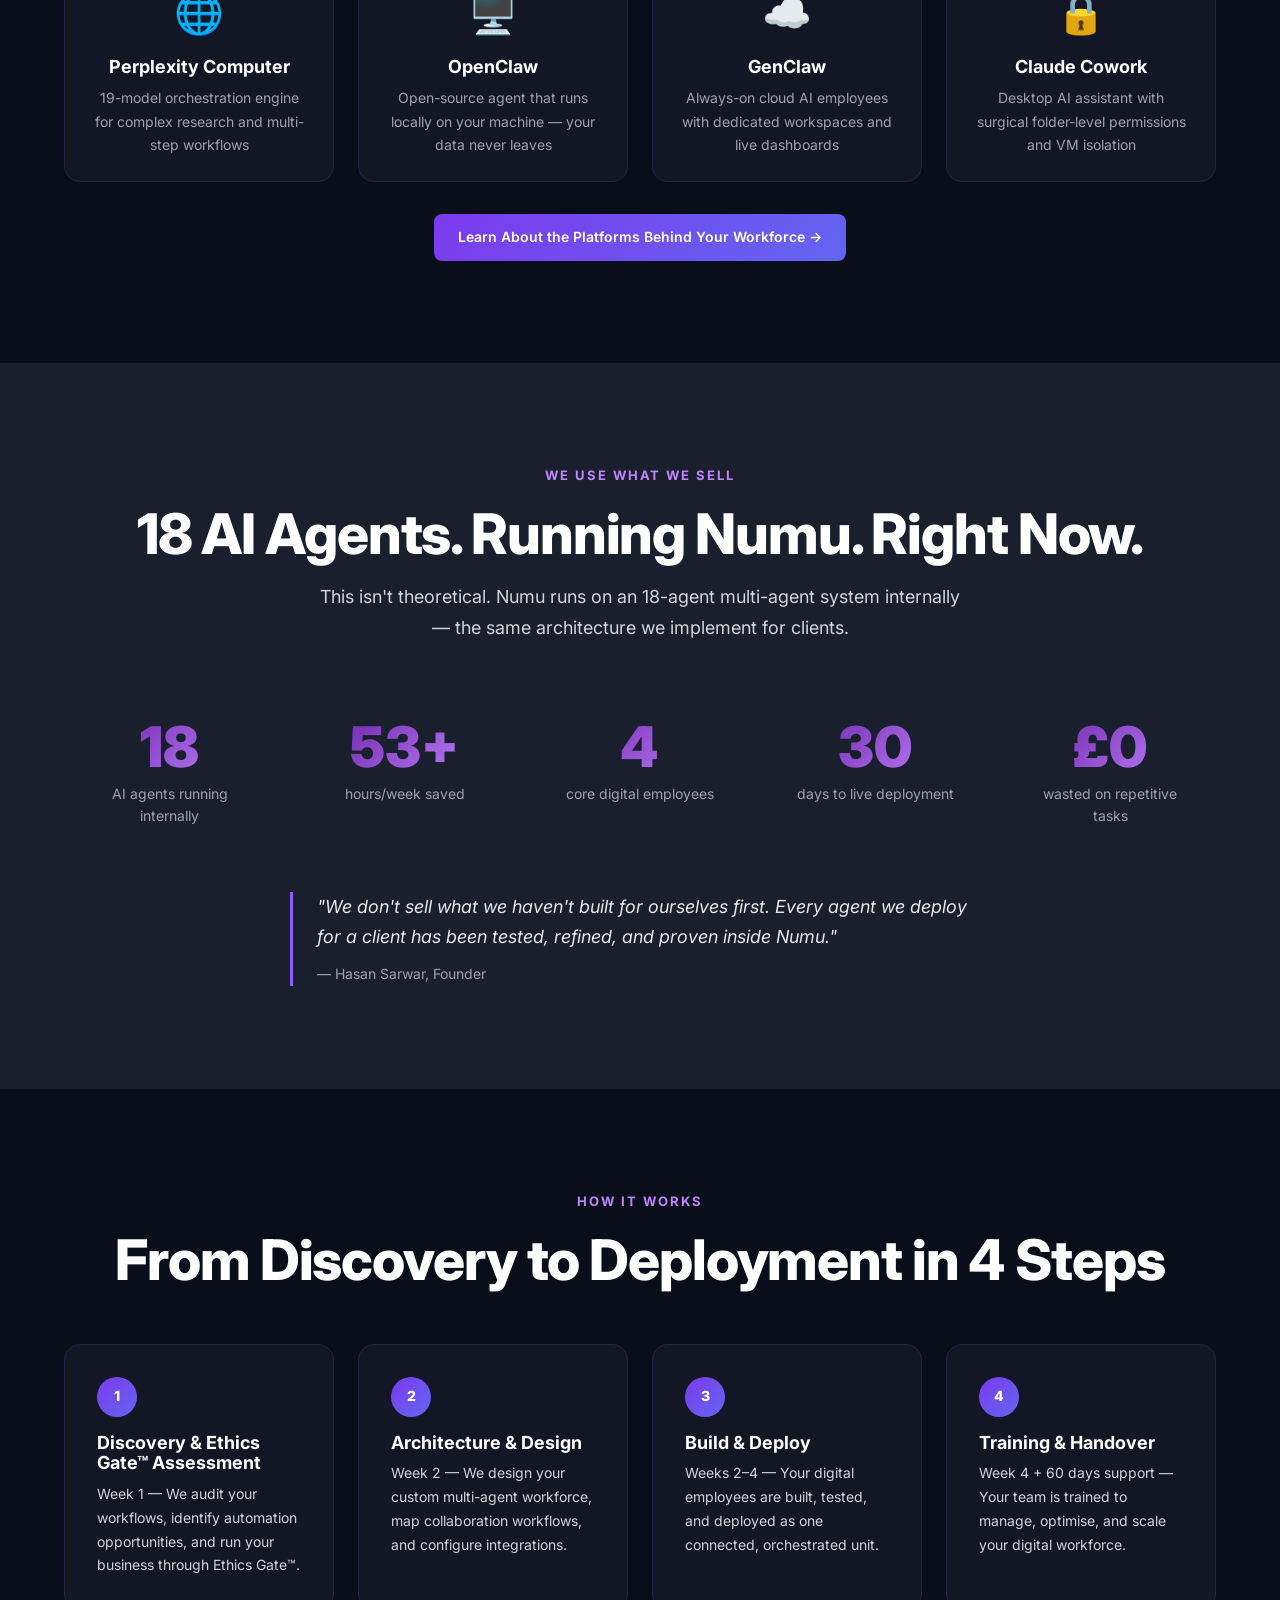
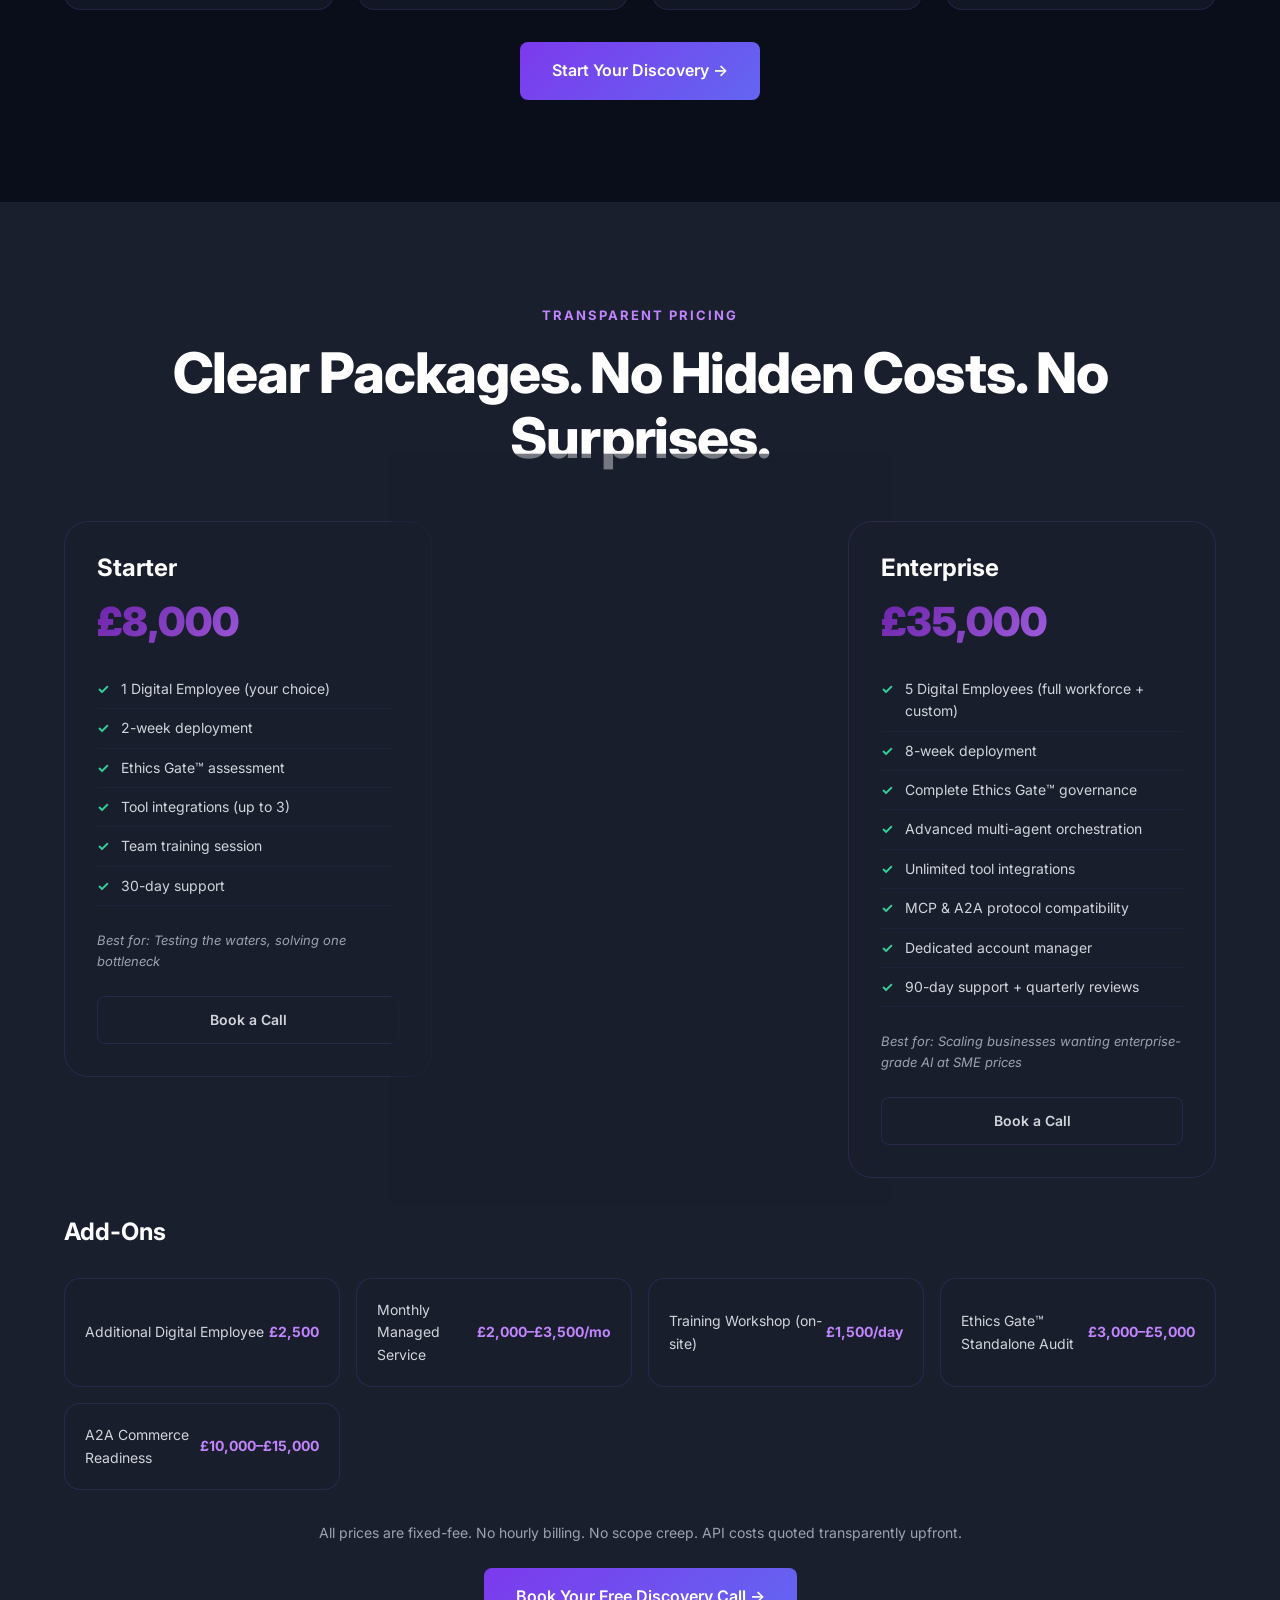
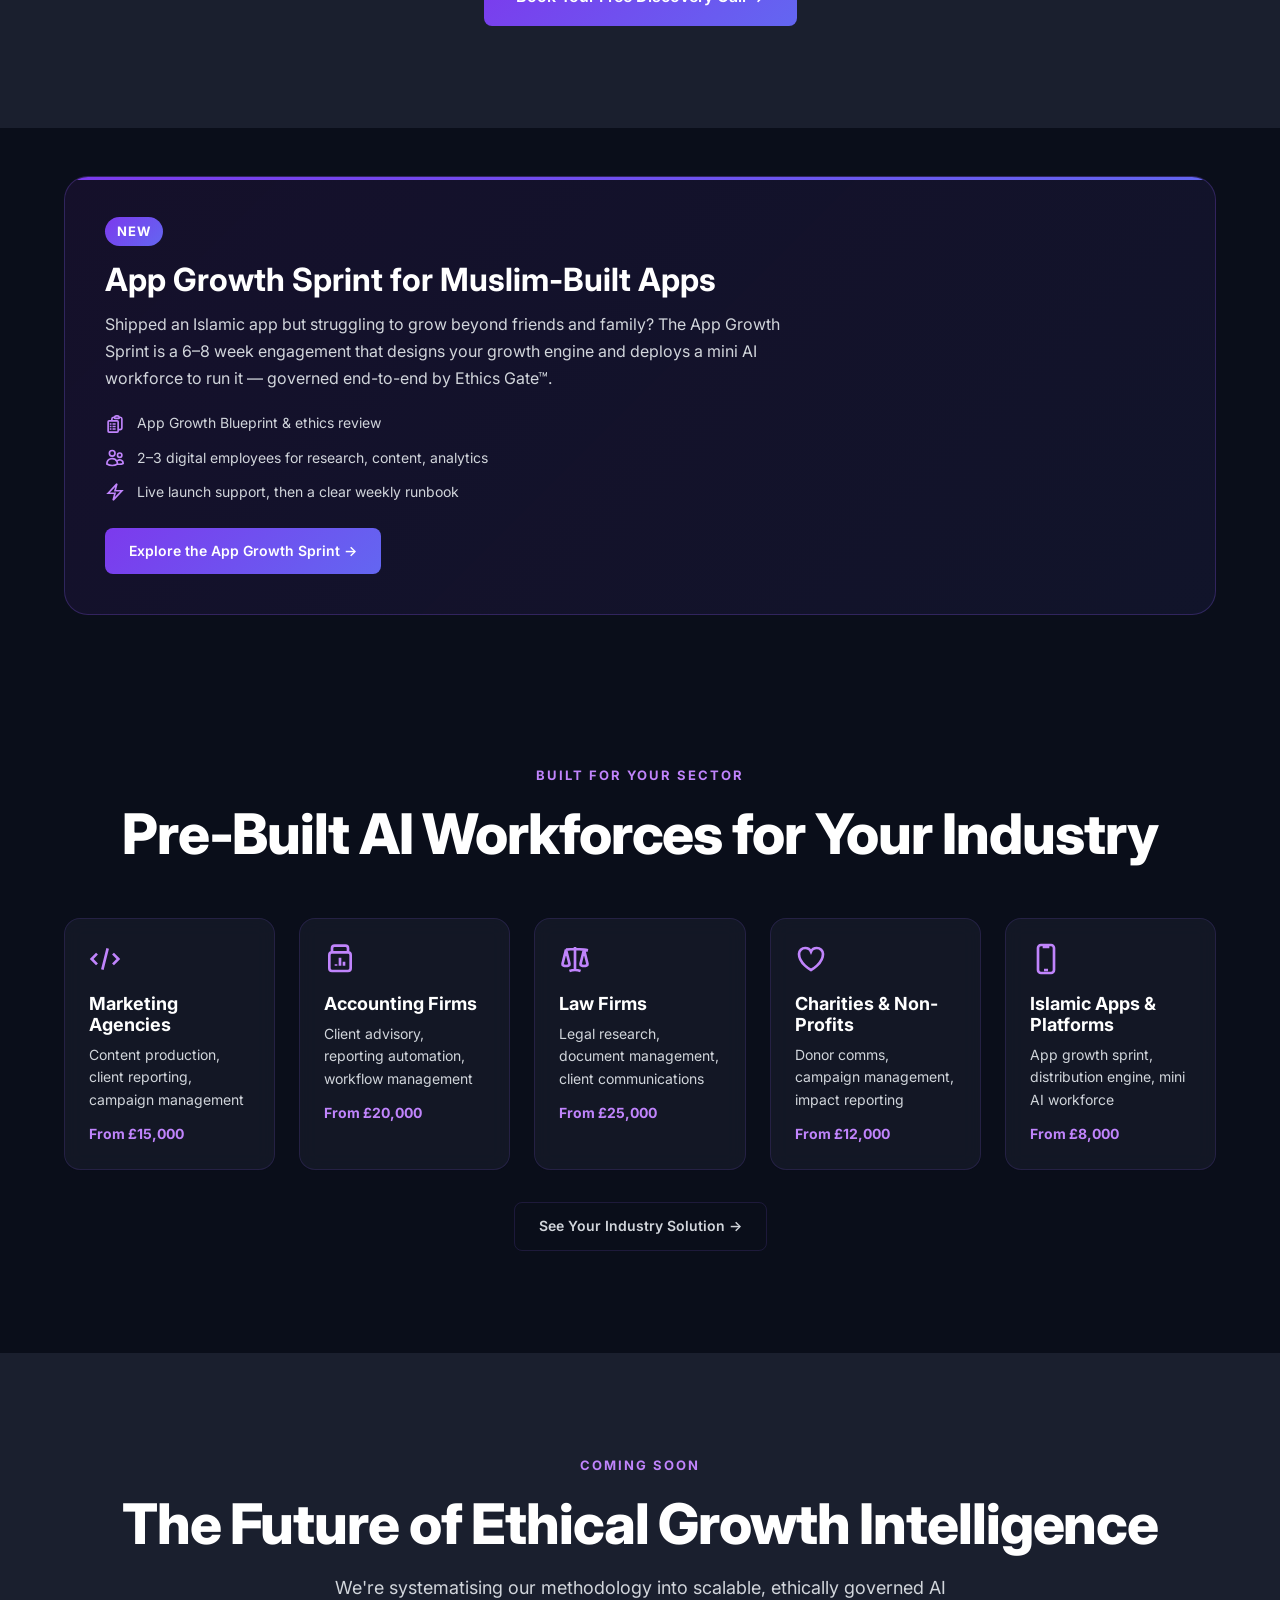
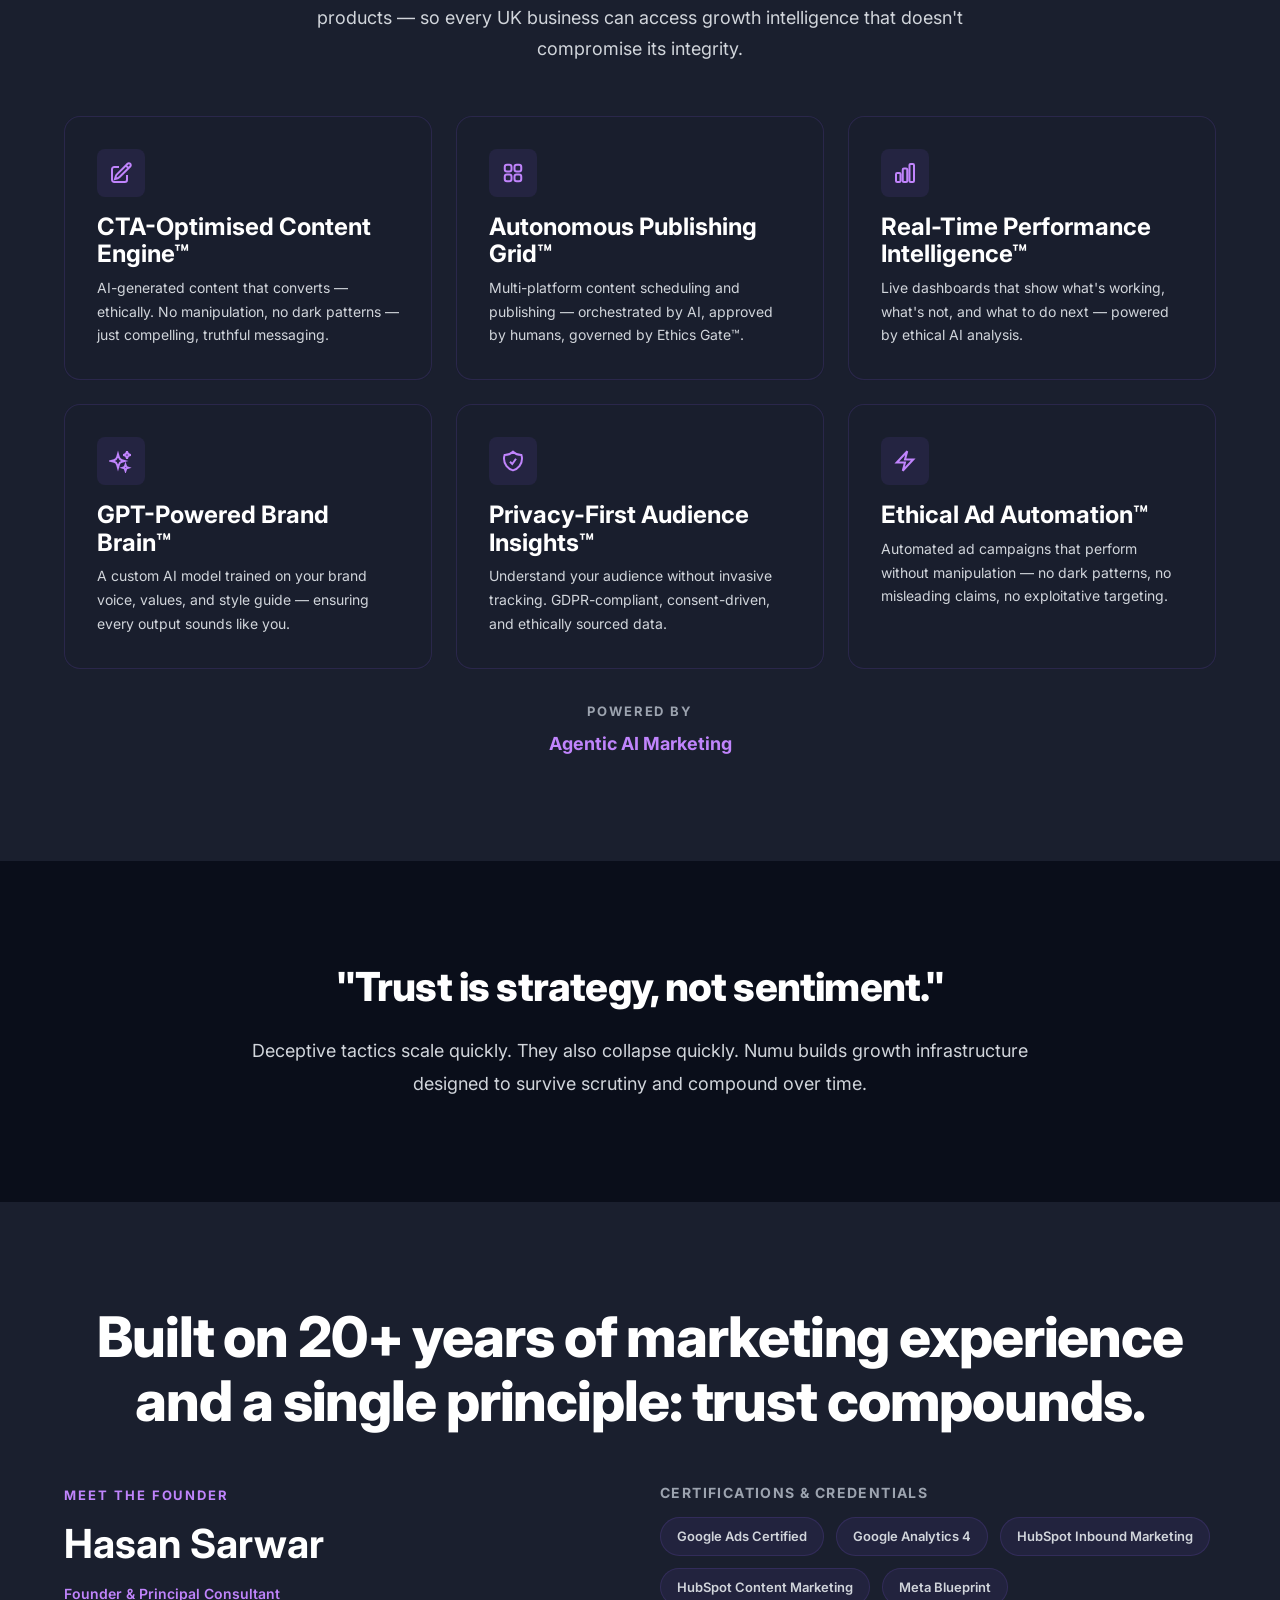
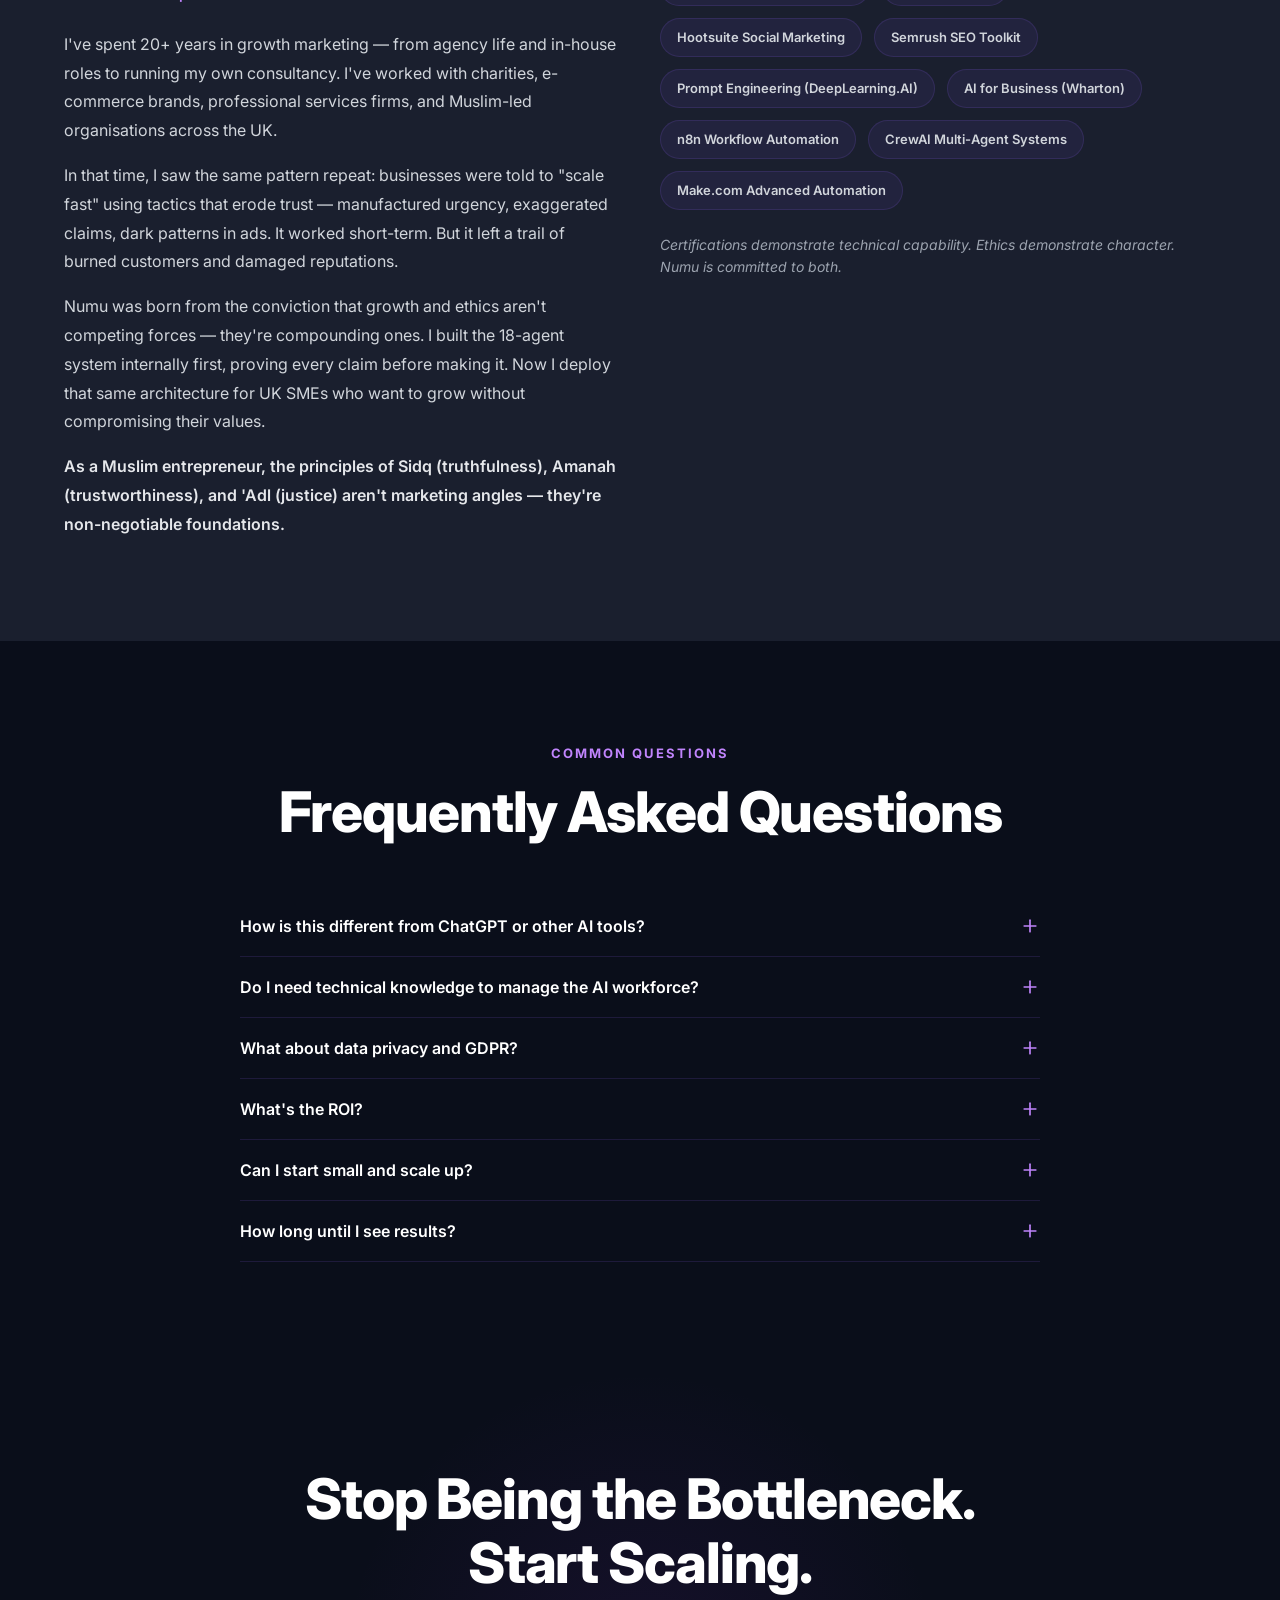
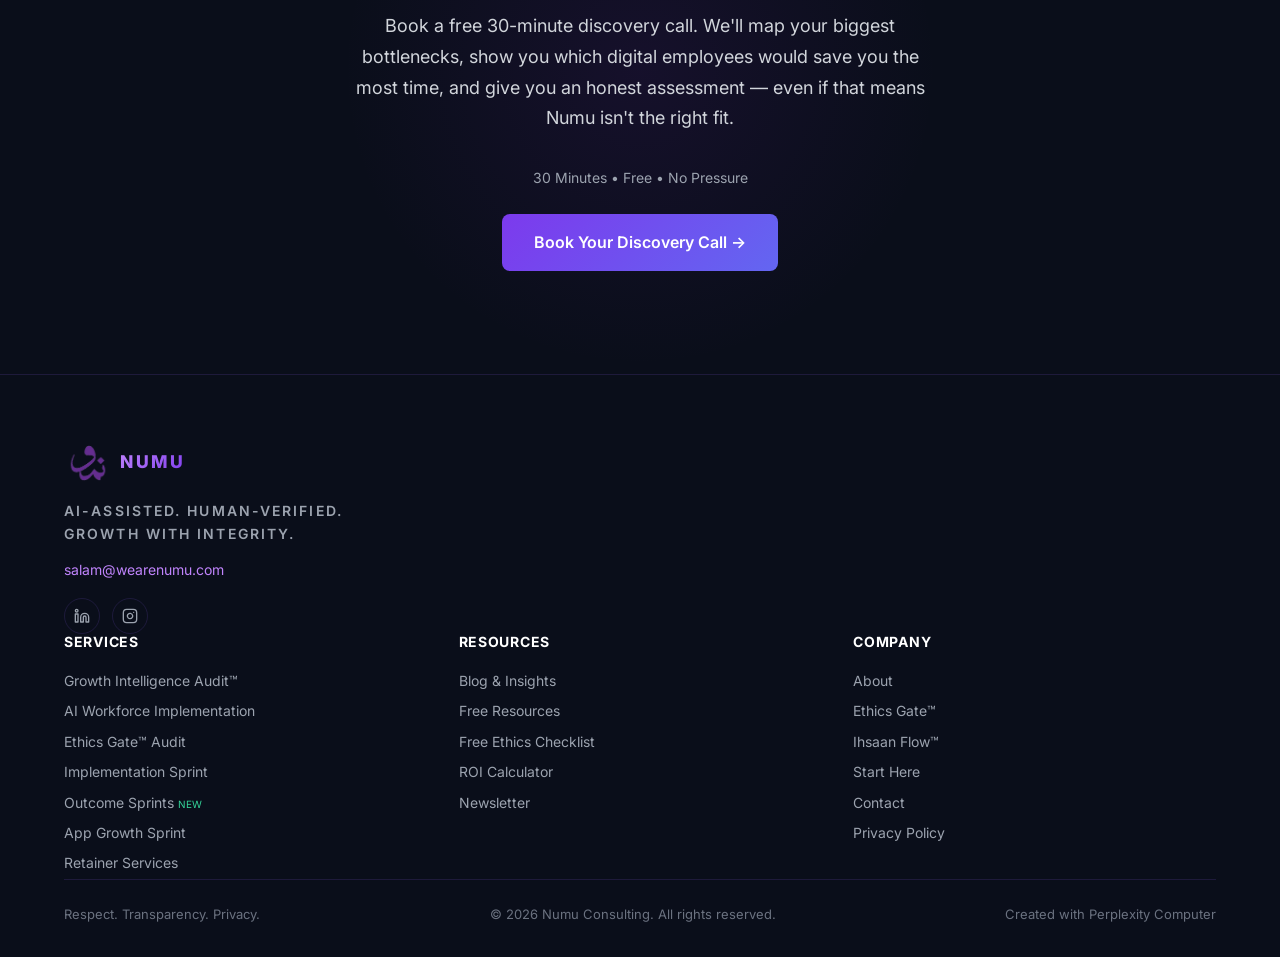
==== commit 644c9883: "feat: Add Outcome Sprints page (Product Line D) — 5 fixed-price outcome-led offers (£1.5K–£8K). Repo" ====
--- a/index.html
+++ b/index.html
@@ -58,6 +58,7 @@
           <a href="#/services">AI Workforce Implementation</a>
           <a href="#/ethics-audit">Ethics Gate™ Governance Audit</a>
           <a href="#/services">Implementation Sprint</a>
+          <a href="#/services/outcome-sprints" class="nav-dropdown-new">Outcome Sprints  <span style="font-size:10px;color:#34D399;">NEW</span></a>
           <a href="#/services/app-growth-sprint">App Growth Sprint</a>
           <a href="#/services">Managed AI Workforce</a>
           <a href="#/services">Retainer Services</a>
@@ -116,7 +117,7 @@
       <h1 class="reveal">Growth Without Compromise.<br><span class="gradient-text">Your First AI Team — Hired, Trained &amp; Governed.</span></h1>
       <p class="hero-sub reveal">Numu is a growth intelligence consultancy governed by Islamic ethical principles. We deploy multi-agent AI workforces for UK SMEs — saving 53+ hours/week, delivering 12:1 ROI, and governed by Ethics Gate™. Not bots. Not tools. Digital employees that collaborate, learn, and work to your values.</p>
       <div class="hero-ctas reveal">
-        <a href="#/book-a-call" class="btn btn-primary btn-lg">Book Your Free Discovery Call →</a>
+        <a href="https://calendly.com/hasan-wearenumu/30min" target="_blank" rel="noopener" class="btn btn-primary btn-lg">Book Your Free Discovery Call →</a>
         <a href="#/ethics-gate" class="btn btn-secondary btn-lg">Explore Ethics Gate™ ↓</a>
       </div>
       <div class="trust-bar reveal">
@@ -476,7 +477,7 @@
         </div>
       </div>
       <div style="text-align:center;margin-top:var(--space-8);" class="reveal">
-        <a href="#/book-a-call" class="btn btn-primary btn-lg">Start Your Discovery →</a>
+        <a href="https://calendly.com/hasan-wearenumu/30min" target="_blank" rel="noopener" class="btn btn-primary btn-lg">Start Your Discovery →</a>
       </div>
     </div>
   </section>
@@ -501,7 +502,7 @@
             <li>30-day support</li>
           </ul>
           <p class="pricing-best">Best for: Testing the waters, solving one bottleneck</p>
-          <a href="#/book-a-call" class="btn btn-secondary" style="width:100%;justify-content:center;">Book a Call</a>
+          <a href="https://calendly.com/hasan-wearenumu/30min" target="_blank" rel="noopener" class="btn btn-secondary" style="width:100%;justify-content:center;">Book a Call</a>
         </div>
         <div class="pricing-card popular">
           <div class="pricing-badge">Most Popular</div>
@@ -517,7 +518,7 @@
             <li>60-day support</li>
           </ul>
           <p class="pricing-best">Best for: Founders ready to reclaim 25+ hours/week</p>
-          <a href="#/book-a-call" class="btn btn-primary" style="width:100%;justify-content:center;">Book a Call →</a>
+          <a href="https://calendly.com/hasan-wearenumu/30min" target="_blank" rel="noopener" class="btn btn-primary" style="width:100%;justify-content:center;">Book a Call →</a>
         </div>
         <div class="pricing-card">
           <h3>Enterprise</h3>
@@ -533,7 +534,7 @@
             <li>90-day support + quarterly reviews</li>
           </ul>
           <p class="pricing-best">Best for: Scaling businesses wanting enterprise-grade AI at SME prices</p>
-          <a href="#/book-a-call" class="btn btn-secondary" style="width:100%;justify-content:center;">Book a Call</a>
+          <a href="https://calendly.com/hasan-wearenumu/30min" target="_blank" rel="noopener" class="btn btn-secondary" style="width:100%;justify-content:center;">Book a Call</a>
         </div>
       </div>
       <div class="reveal" style="margin-top:var(--space-10);">
@@ -548,7 +549,7 @@
       </div>
       <p class="reveal" style="text-align:center;margin-top:var(--space-8);font-size:var(--text-sm);color:var(--color-text-muted);">All prices are fixed-fee. No hourly billing. No scope creep. API costs quoted transparently upfront.</p>
       <div style="text-align:center;margin-top:var(--space-6);" class="reveal">
-        <a href="#/book-a-call" class="btn btn-primary btn-lg">Book Your Free Discovery Call →</a>
+        <a href="https://calendly.com/hasan-wearenumu/30min" target="_blank" rel="noopener" class="btn btn-primary btn-lg">Book Your Free Discovery Call →</a>
       </div>
     </div>
   </section>
@@ -793,7 +794,7 @@
       <h2>Stop Being the Bottleneck.<br><span class="gradient-text">Start Scaling.</span></h2>
       <p>Book a free 30-minute discovery call. We'll map your biggest bottlenecks, show you which digital employees would save you the most time, and give you an honest assessment — even if that means Numu isn't the right fit.</p>
       <p style="font-size:var(--text-sm);color:var(--color-text-muted);margin-bottom:var(--space-6);">30 Minutes • Free • No Pressure</p>
-      <a href="#/book-a-call" class="btn btn-primary btn-lg">Book Your Discovery Call →</a>
+      <a href="https://calendly.com/hasan-wearenumu/30min" target="_blank" rel="noopener" class="btn btn-primary btn-lg">Book Your Discovery Call →</a>
     </div>
   </section>
 
@@ -963,7 +964,7 @@
     <div class="container reveal">
       <h2>Ready to Grow — <span class="gradient-text">Without Compromise?</span></h2>
       <p>Book a free 30-minute discovery call and see how ethical AI can transform your business.</p>
-      <a href="#/book-a-call" class="btn btn-primary btn-lg">Book Your Discovery Call →</a>
+      <a href="https://calendly.com/hasan-wearenumu/30min" target="_blank" rel="noopener" class="btn btn-primary btn-lg">Book Your Discovery Call →</a>
     </div>
   </section>
 
@@ -1187,7 +1188,7 @@
             <div class="pricing-price">£3,000–£5,000</div>
             <p style="font-size:var(--text-sm);color:var(--color-text-muted);margin-bottom:var(--space-4);">5 business days</p>
             <p style="font-size:var(--text-sm);color:var(--color-text-subtle);">Perfect for businesses using AI who want ethical confidence without a full implementation.</p>
-            <div style="margin-top:var(--space-6);"><a href="#/book-a-call" class="btn btn-primary btn-lg">Book Your Ethics Audit →</a></div>
+            <div style="margin-top:var(--space-6);"><a href="https://calendly.com/hasan-wearenumu/30min" target="_blank" rel="noopener" class="btn btn-primary btn-lg">Book Your Ethics Audit →</a></div>
           </div>
         </div>
       </div>
@@ -1275,7 +1276,7 @@
             <li>Ethics Gate™ compliance check</li>
           </ul>
           <p class="pricing-best">Best for: Businesses wanting clarity before investing in AI or marketing</p>
-          <a href="#/book-a-call" class="btn btn-secondary" style="width:100%;justify-content:center;">Book Your Audit Call</a>
+          <a href="https://calendly.com/hasan-wearenumu/30min" target="_blank" rel="noopener" class="btn btn-secondary" style="width:100%;justify-content:center;">Book Your Audit Call</a>
         </div>
         <div class="pricing-card popular">
           <div class="pricing-badge">Recommended</div>
@@ -1293,7 +1294,7 @@
             <li>Priority support for 30 days</li>
           </ul>
           <p class="pricing-best">Best for: SMEs ready to implement AI strategically and want a clear roadmap</p>
-          <a href="#/book-a-call" class="btn btn-primary" style="width:100%;justify-content:center;">Book Your Audit Call →</a>
+          <a href="https://calendly.com/hasan-wearenumu/30min" target="_blank" rel="noopener" class="btn btn-primary" style="width:100%;justify-content:center;">Book Your Audit Call →</a>
         </div>
         <div class="pricing-card">
           <h3>Elite</h3>
@@ -1310,7 +1311,7 @@
             <li>First access to implementation slots</li>
           </ul>
           <p class="pricing-best">Best for: Time-sensitive decisions, board presentations, or acquisition due diligence</p>
-          <a href="#/book-a-call" class="btn btn-secondary" style="width:100%;justify-content:center;">Book Your Audit Call</a>
+          <a href="https://calendly.com/hasan-wearenumu/30min" target="_blank" rel="noopener" class="btn btn-secondary" style="width:100%;justify-content:center;">Book Your Audit Call</a>
         </div>
       </div>
       <p class="reveal" style="text-align:center;margin-top:var(--space-8);font-size:var(--text-sm);color:var(--color-text-muted);">All audit fees are credited toward any AI Workforce Implementation package booked within 60 days.</p>
@@ -1322,7 +1323,7 @@
     <div class="container reveal">
       <h2>Start With Clarity. <span class="gradient-text">Build With Confidence.</span></h2>
       <p>Book a free 15-minute call to discuss which audit tier is right for your business.</p>
-      <a href="#/book-a-call" class="btn btn-primary btn-lg">Book Your Audit Call →</a>
+      <a href="https://calendly.com/hasan-wearenumu/30min" target="_blank" rel="noopener" class="btn btn-primary btn-lg">Book Your Audit Call →</a>
     </div>
   </section>
 
@@ -1499,7 +1500,7 @@
     <div class="container reveal">
       <h2>Not Sure Which Service?<br><span class="gradient-text">Let's Talk.</span></h2>
       <p>Book a free 30-minute discovery call. We'll recommend the right service based on your needs, budget, and timeline.</p>
-      <a href="#/book-a-call" class="btn btn-primary btn-lg">Book Your Free Discovery Call →</a>
+      <a href="https://calendly.com/hasan-wearenumu/30min" target="_blank" rel="noopener" class="btn btn-primary btn-lg">Book Your Free Discovery Call →</a>
     </div>
   </section>
 
@@ -1705,57 +1706,159 @@
   <!-- Hero -->
   <section class="hero hero-page">
     <div class="container">
-      <h1 class="reveal"><span class="gradient-text">See It Working</span></h1>
-      <p class="hero-sub reveal">Real deployments. Real results. Real numbers.</p>
-    </div>
-  </section>
-
-  <!-- Internal Case Study -->
-  <section class="section">
-    <div class="container">
-      <div class="case-study reveal">
-        <div class="section-label">FEATURED CASE STUDY</div>
-        <h3>Numu Consulting — 18-Agent Internal Deployment</h3>
-
-        <div class="case-label">Challenge</div>
-        <p>Solo founder with 20+ years of experience but zero team, building a consultancy from scratch while producing daily content, managing outreach, writing proposals, researching competitors, and handling all operations. The bottleneck was clear: one person can't scale.</p>
-
-        <div class="case-label">Solution</div>
-        <p>Deployed an 18-agent multi-agent system internally using CrewAI + n8n orchestration, with Ethics Gate™ governance on every workflow. Four core digital employees — Layla (comms), Mikaeel (marketing), Safiyyah (ops), Jamal (intelligence) — supported by 14 backend agents handling orchestration, QA, ethics compliance, data pipelines, monitoring, and escalation.</p>
-
-        <div class="case-label">Results</div>
-        <div class="case-results">
-          <div class="case-result-item">53+ hours/week saved across all operations</div>
-          <div class="case-result-item">Daily LinkedIn content produced (Mikaeel)</div>
-          <div class="case-result-item">Client proposals generated in under 30 minutes (Layla)</div>
-          <div class="case-result-item">Competitor intelligence reports automated weekly (Jamal)</div>
-          <div class="case-result-item">CRM and admin workflows fully automated (Safiyyah)</div>
-          <div class="case-result-item">Zero ethical incidents — all outputs pass Ethics Gate™</div>
-        </div>
-
-        <div class="quote-block" style="margin-top:var(--space-8);">
-          <blockquote>"I built Numu's digital workforce for myself first. Now I deploy the same system for clients. Every agent you'll get has been tested inside our own business — not just in a demo."</blockquote>
-          <cite>— Hasan Sarwar, Founder</cite>
-        </div>
-      </div>
-
-      <!-- Client Case Study Templates -->
-      <div style="margin-top:var(--space-10);">
-        <h3 style="font-size:var(--text-2xl);margin-bottom:var(--space-6);" class="reveal">Client Case Studies</h3>
-        <div class="grid-3 reveal">
-          <div class="placeholder-card">
-            <h3>Your Story Here</h3>
-            <p>We're onboarding our first clients now. Your case study could be next.</p>
-          </div>
-          <div class="placeholder-card">
-            <h3>Coming Soon</h3>
-            <p>Real results from real deployments, with full metrics and client testimonials.</p>
-          </div>
-          <div class="placeholder-card">
-            <h3>Be the First</h3>
-            <p>Early clients receive priority pricing and a dedicated case study feature.</p>
-          </div>
-        </div>
+      <h1 class="reveal"><span class="gradient-text">Real Work.</span> Real Results.</h1>
+      <p class="hero-sub reveal">Five deployments across Islamic charity, fashion, education, art, and AI — all governed by Ethics Gate™. Real outcomes. No invented metrics.</p>
+    </div>
+  </section>
+
+  <!-- Featured Case Study: NOVA Charity -->
+  <section class="section">
+    <div class="container">
+      <div class="case-study reveal" style="border:1px solid rgba(124,58,237,0.4);border-radius:12px;padding:var(--space-8);background:rgba(26,31,54,0.6);">
+        <div class="section-label" style="margin-bottom:var(--space-4);">★ FEATURED CASE STUDY</div>
+        <div style="display:flex;gap:var(--space-3);flex-wrap:wrap;margin-bottom:var(--space-4);">
+          <span style="background:rgba(124,58,237,0.15);border:1px solid rgba(124,58,237,0.3);border-radius:20px;padding:4px 12px;font-size:var(--text-xs);color:var(--color-purple-light);">UK Muslim Charity</span>
+          <span style="background:rgba(124,58,237,0.15);border:1px solid rgba(124,58,237,0.3);border-radius:20px;padding:4px 12px;font-size:var(--text-xs);color:var(--color-purple-light);">125,000+ Beneficiaries</span>
+          <span style="background:rgba(124,58,237,0.15);border:1px solid rgba(124,58,237,0.3);border-radius:20px;padding:4px 12px;font-size:var(--text-xs);color:var(--color-purple-light);">Digital Workforce Launchpad — Growth</span>
+        </div>
+        <h2 style="font-size:var(--text-2xl);margin-bottom:var(--space-4);color:var(--color-text-white);">A 25-Year-Old Charity Was Weeks Away from Ramadan with No Marketing Infrastructure. We Built Them a Full Department.</h2>
+        <div class="grid-3" style="margin-bottom:var(--space-6);">
+          <div style="text-align:center;padding:var(--space-4);background:rgba(124,58,237,0.1);border-radius:8px;">
+            <div style="font-size:var(--text-3xl);font-weight:800;color:var(--color-purple-light);">12</div>
+            <div style="font-size:var(--text-sm);color:var(--color-text-muted);">AI agents deployed</div>
+          </div>
+          <div style="text-align:center;padding:var(--space-4);background:rgba(124,58,237,0.1);border-radius:8px;">
+            <div style="font-size:var(--text-3xl);font-weight:800;color:var(--color-purple-light);">26</div>
+            <div style="font-size:var(--text-sm);color:var(--color-text-muted);">platforms connected</div>
+          </div>
+          <div style="text-align:center;padding:var(--space-4);background:rgba(124,58,237,0.1);border-radius:8px;">
+            <div style="font-size:var(--text-3xl);font-weight:800;color:var(--color-purple-light);">~4hrs</div>
+            <div style="font-size:var(--text-sm);color:var(--color-text-muted);">saved per trustee report</div>
+          </div>
+        </div>
+        <p style="color:var(--color-text-subtle);line-height:1.8;margin-bottom:var(--space-4);">A UK-registered Muslim charity with over 25 years of service approached Ramadan 2026 without a single automated donor journey. We deployed NOVA — a 12-agent AI marketing department — with Ethics Gate™ embedded in every workflow. No guilt imagery. No manufactured urgency. Fundraising communications that honour donor dignity.</p>
+        <button onclick="window.location.hash='/case-studies/nova-charity'" class="btn btn-secondary" style="margin-right:var(--space-3);">Read Full Case Study →</button>
+      </div>
+    </div>
+  </section>
+
+  <!-- Case Study Index Grid -->
+  <section class="section" style="background:var(--color-bg-navy);">
+    <div class="container">
+      <div class="section-header center reveal">
+        <div class="section-label">ALL CASE STUDIES</div>
+        <h2>Five Deployments. Five Different Challenges. One Standard.</h2>
+        <p style="color:var(--color-text-subtle);max-width:600px;margin:0 auto;">Every project passed the Ethics Gate™. Every outcome is real and verifiable. No invented metrics.</p>
+      </div>
+
+      <div class="grid-3 reveal" style="margin-top:var(--space-10);">
+
+        <!-- CS1: Golpo Digital -->
+        <div class="card" style="cursor:pointer;" onclick="window.location.hash='/case-studies/golpo-digital'">
+          <div style="display:flex;gap:var(--space-2);flex-wrap:wrap;margin-bottom:var(--space-3);">
+            <span style="background:rgba(124,58,237,0.15);border-radius:20px;padding:3px 10px;font-size:11px;color:var(--color-purple-light);border:1px solid rgba(124,58,237,0.3);">Creative AI</span>
+            <span style="background:rgba(124,58,237,0.15);border-radius:20px;padding:3px 10px;font-size:11px;color:var(--color-purple-light);border:1px solid rgba(124,58,237,0.3);">Digital Workforce — Growth</span>
+          </div>
+          <h3 style="font-size:var(--text-lg);color:var(--color-text-white);margin-bottom:var(--space-3);line-height:1.4;">From Idea to Operational AI Agency in 14 Days — Built Right, Not Just Fast</h3>
+          <p style="color:var(--color-text-muted);font-size:var(--text-sm);margin-bottom:var(--space-4);">12 agents deployed. 22 platforms connected. 5 service pillars documented. Founder's Playbook delivered. All in a fortnight.</p>
+          <div style="display:flex;gap:var(--space-4);margin-bottom:var(--space-4);">
+            <div><div style="font-size:var(--text-xl);font-weight:800;color:var(--color-purple-light);">12</div><div style="font-size:11px;color:var(--color-text-muted);">agents deployed</div></div>
+            <div><div style="font-size:var(--text-xl);font-weight:800;color:var(--color-purple-light);">14</div><div style="font-size:11px;color:var(--color-text-muted);">days to live</div></div>
+            <div><div style="font-size:var(--text-xl);font-weight:800;color:var(--color-purple-light);">22</div><div style="font-size:11px;color:var(--color-text-muted);">integrations</div></div>
+          </div>
+          <a style="font-size:var(--text-sm);font-weight:600;color:var(--color-purple-light);">Read case study →</a>
+        </div>
+
+        <!-- CS2: Ruh Art -->
+        <div class="card" style="cursor:pointer;" onclick="window.location.hash='/case-studies/ruh-art'">
+          <div style="display:flex;gap:var(--space-2);flex-wrap:wrap;margin-bottom:var(--space-3);">
+            <span style="background:rgba(124,58,237,0.15);border-radius:20px;padding:3px 10px;font-size:11px;color:var(--color-purple-light);border:1px solid rgba(124,58,237,0.3);">Islamic Art</span>
+            <span style="background:rgba(124,58,237,0.15);border-radius:20px;padding:3px 10px;font-size:11px;color:var(--color-purple-light);border:1px solid rgba(124,58,237,0.3);">Audit + Digital Workforce</span>
+          </div>
+          <h3 style="font-size:var(--text-lg);color:var(--color-text-white);margin-bottom:var(--space-3);line-height:1.4;">Sacred Art Deserved More Than a Shop Listing — So We Built the Infrastructure to Protect It</h3>
+          <p style="color:var(--color-text-muted);font-size:var(--text-sm);margin-bottom:var(--space-4);">The Three-Breath Journey framework. 18 agents. Audio spiritual narratives for 9 artworks. A gallery experience that honours the soul of Islamic art.</p>
+          <div style="display:flex;gap:var(--space-4);margin-bottom:var(--space-4);">
+            <div><div style="font-size:var(--text-xl);font-weight:800;color:var(--color-purple-light);">9</div><div style="font-size:11px;color:var(--color-text-muted);">artworks + audio</div></div>
+            <div><div style="font-size:var(--text-xl);font-weight:800;color:var(--color-purple-light);">18</div><div style="font-size:11px;color:var(--color-text-muted);">agents deployed</div></div>
+            <div><div style="font-size:var(--text-xl);font-weight:800;color:var(--color-purple-light);">2</div><div style="font-size:11px;color:var(--color-text-muted);">apps built</div></div>
+          </div>
+          <a style="font-size:var(--text-sm);font-weight:600;color:var(--color-purple-light);">Read case study →</a>
+        </div>
+
+        <!-- CS3: Ethica Group -->
+        <div class="card" style="cursor:pointer;" onclick="window.location.hash='/case-studies/ethica-group'">
+          <div style="display:flex;gap:var(--space-2);flex-wrap:wrap;margin-bottom:var(--space-3);">
+            <span style="background:rgba(124,58,237,0.15);border-radius:20px;padding:3px 10px;font-size:11px;color:var(--color-purple-light);border:1px solid rgba(124,58,237,0.3);">Islamic Fashion</span>
+            <span style="background:rgba(124,58,237,0.15);border-radius:20px;padding:3px 10px;font-size:11px;color:var(--color-purple-light);border:1px solid rgba(124,58,237,0.3);">Audit + Digital Workforce — Enterprise</span>
+          </div>
+          <h3 style="font-size:var(--text-lg);color:var(--color-text-white);margin-bottom:var(--space-3);line-height:1.4;">12 Brands. One Mission. Zero Compromise: Building an Islamic Fashion Holding Company from Vision to Launch-Ready Architecture</h3>
+          <p style="color:var(--color-text-muted);font-size:var(--text-sm);margin-bottom:var(--space-4);">29 agents. 12 brands. 50-week phased launch plan. £665K–£860K Year 1 target. Every impact claim verifiable.</p>
+          <div style="display:flex;gap:var(--space-4);margin-bottom:var(--space-4);">
+            <div><div style="font-size:var(--text-xl);font-weight:800;color:var(--color-purple-light);">12</div><div style="font-size:11px;color:var(--color-text-muted);">brands built</div></div>
+            <div><div style="font-size:var(--text-xl);font-weight:800;color:var(--color-purple-light);">29</div><div style="font-size:11px;color:var(--color-text-muted);">agents deployed</div></div>
+            <div><div style="font-size:var(--text-xl);font-weight:800;color:var(--color-purple-light);">50wk</div><div style="font-size:11px;color:var(--color-text-muted);">launch plan</div></div>
+          </div>
+          <a style="font-size:var(--text-sm);font-weight:600;color:var(--color-purple-light);">Read case study →</a>
+        </div>
+
+        <!-- CS4: NOVA Charity -->
+        <div class="card" style="cursor:pointer;" onclick="window.location.hash='/case-studies/nova-charity'">
+          <div style="display:flex;gap:var(--space-2);flex-wrap:wrap;margin-bottom:var(--space-3);">
+            <span style="background:rgba(124,58,237,0.15);border-radius:20px;padding:3px 10px;font-size:11px;color:var(--color-purple-light);border:1px solid rgba(124,58,237,0.3);">Muslim Charity</span>
+            <span style="background:rgba(124,58,237,0.15);border-radius:20px;padding:3px 10px;font-size:11px;color:var(--color-purple-light);border:1px solid rgba(124,58,237,0.3);">Digital Workforce — Growth</span>
+          </div>
+          <h3 style="font-size:var(--text-lg);color:var(--color-text-white);margin-bottom:var(--space-3);line-height:1.4;">A 25-Year-Old Charity Was Weeks Away from Ramadan with No Marketing Infrastructure. We Built Them a Full Department.</h3>
+          <p style="color:var(--color-text-muted);font-size:var(--text-sm);margin-bottom:var(--space-4);">12 agents. 26 platforms. Ethics Gate in every workflow. Ramadan-ready. Trustee reporting automated.</p>
+          <div style="display:flex;gap:var(--space-4);margin-bottom:var(--space-4);">
+            <div><div style="font-size:var(--text-xl);font-weight:800;color:var(--color-purple-light);">12</div><div style="font-size:11px;color:var(--color-text-muted);">agents deployed</div></div>
+            <div><div style="font-size:var(--text-xl);font-weight:800;color:var(--color-purple-light);">26</div><div style="font-size:11px;color:var(--color-text-muted);">platforms mapped</div></div>
+            <div><div style="font-size:var(--text-xl);font-weight:800;color:var(--color-purple-light);">~4hrs</div><div style="font-size:11px;color:var(--color-text-muted);">saved/report</div></div>
+          </div>
+          <a style="font-size:var(--text-sm);font-weight:600;color:var(--color-purple-light);">Read case study →</a>
+        </div>
+
+        <!-- CS5: IBT Education -->
+        <div class="card" style="cursor:pointer;" onclick="window.location.hash='/case-studies/ibt-education'">
+          <div style="display:flex;gap:var(--space-2);flex-wrap:wrap;margin-bottom:var(--space-3);">
+            <span style="background:rgba(124,58,237,0.15);border-radius:20px;padding:3px 10px;font-size:11px;color:var(--color-purple-light);border:1px solid rgba(124,58,237,0.3);">Islamic Education</span>
+            <span style="background:rgba(124,58,237,0.15);border-radius:20px;padding:3px 10px;font-size:11px;color:var(--color-purple-light);border:1px solid rgba(124,58,237,0.3);">Audit + Digital Workforce — Starter</span>
+          </div>
+          <h3 style="font-size:var(--text-lg);color:var(--color-text-white);margin-bottom:var(--space-3);line-height:1.4;">Decades of Trust, One Theological Red Line: Building a Digital Learning Platform Without Cutting a Single Corner</h3>
+          <p style="color:var(--color-text-muted);font-size:var(--text-sm);margin-bottom:var(--space-4);">£13K budget. 18 weeks. 4 signed school contracts. MVP at 55% in 6 weeks. Scholar Review Gate protecting every content item.</p>
+          <div style="display:flex;gap:var(--space-4);margin-bottom:var(--space-4);">
+            <div><div style="font-size:var(--text-xl);font-weight:800;color:var(--color-purple-light);">4</div><div style="font-size:11px;color:var(--color-text-muted);">schools signed</div></div>
+            <div><div style="font-size:var(--text-xl);font-weight:800;color:var(--color-purple-light);">55%</div><div style="font-size:11px;color:var(--color-text-muted);">MVP in 6 weeks</div></div>
+            <div><div style="font-size:var(--text-xl);font-weight:800;color:var(--color-purple-light);">£13K</div><div style="font-size:11px;color:var(--color-text-muted);">budget managed</div></div>
+          </div>
+          <a style="font-size:var(--text-sm);font-weight:600;color:var(--color-purple-light);">Read case study →</a>
+        </div>
+
+        <!-- Internal case study card -->
+        <div class="card" style="cursor:pointer;border-color:rgba(99,102,241,0.3);">
+          <div style="display:flex;gap:var(--space-2);flex-wrap:wrap;margin-bottom:var(--space-3);">
+            <span style="background:rgba(99,102,241,0.15);border-radius:20px;padding:3px 10px;font-size:11px;color:#A5B4FC;border:1px solid rgba(99,102,241,0.3);">Build-in-Public</span>
+            <span style="background:rgba(99,102,241,0.15);border-radius:20px;padding:3px 10px;font-size:11px;color:#A5B4FC;border:1px solid rgba(99,102,241,0.3);">Internal Deployment</span>
+          </div>
+          <h3 style="font-size:var(--text-lg);color:var(--color-text-white);margin-bottom:var(--space-3);line-height:1.4;">We Built Our Own 18-Agent System Before Selling to a Single Client</h3>
+          <p style="color:var(--color-text-muted);font-size:var(--text-sm);margin-bottom:var(--space-4);">53+ hours saved/week. Every service we offer was tested inside Numu first. We eat our own cooking — and we're still eating.</p>
+          <div style="display:flex;gap:var(--space-4);margin-bottom:var(--space-4);">
+            <div><div style="font-size:var(--text-xl);font-weight:800;color:#A5B4FC;">18</div><div style="font-size:11px;color:var(--color-text-muted);">internal agents</div></div>
+            <div><div style="font-size:var(--text-xl);font-weight:800;color:#A5B4FC;">53+</div><div style="font-size:11px;color:var(--color-text-muted);">hrs/week saved</div></div>
+            <div><div style="font-size:var(--text-xl);font-weight:800;color:#A5B4FC;">0</div><div style="font-size:11px;color:var(--color-text-muted);">ethics incidents</div></div>
+          </div>
+          <a href="#/about" style="font-size:var(--text-sm);font-weight:600;color:#A5B4FC;">Read our story →</a>
+        </div>
+
+      </div>
+    </div>
+  </section>
+
+  <!-- Ethics note -->
+  <section class="section">
+    <div class="container">
+      <div style="max-width:700px;margin:0 auto;text-align:center;" class="reveal">
+        <div class="section-label" style="margin-bottom:var(--space-4);">ETHICS GATE™ DISCLOSURE</div>
+        <p style="color:var(--color-text-subtle);line-height:1.8;">Every case study on this page has passed the Ethics Gate™ Truthfulness (Sidq) review. No percentage growth figures have been invented. No outcomes have been inflated. All metrics are drawn directly from project records. If a client outcome was qualitative, it is described qualitatively.</p>
       </div>
     </div>
   </section>
@@ -1763,15 +1866,15 @@
   <!-- CTA -->
   <section class="cta-section">
     <div class="container reveal">
-      <h2>Want Results Like This?</h2>
-      <p>Book a free 30-minute discovery call and let's explore what a digital workforce could do for your business.</p>
-      <p style="font-size:var(--text-sm);color:var(--color-text-muted);margin-bottom:var(--space-6);">30 Minutes • Free • No Pressure</p>
-      <a href="#/book-a-call" class="btn btn-primary btn-lg">Book Your Discovery Call →</a>
+      <h2>Ready to Be the Next Case Study?</h2>
+      <p>Book a free 30-minute discovery call. No pressure — just an honest conversation about what's possible.</p>
+      <p style="font-size:var(--text-sm);color:var(--color-text-muted);margin-bottom:var(--space-6);">30 Minutes • Free • Ethics Gate™ Governed</p>
+      <a href="https://calendly.com/hasan-wearenumu/30min" target="_blank" rel="noopener" class="btn btn-primary btn-lg">Book Your Discovery Call →</a>
     </div>
   </section>
 
 </div>
-<!-- ============================================================ -->
+<!-- ================================================================
 <!-- PAGE 8: BLOG & INSIGHTS -->
 <!-- ============================================================ -->
 <div id="page-blog" class="page" style="display:none;">
@@ -1916,7 +2019,7 @@
     <div class="container reveal">
       <h2>Want Guidance Now?</h2>
       <p style="font-size:var(--text-base);color:var(--color-text-subtle);margin-bottom:var(--space-6);">Don't wait for the next article — get personalised advice on your AI strategy today.</p>
-      <a href="#/book-a-call" class="btn btn-primary btn-lg">Book Your Audit Call →</a>
+      <a href="https://calendly.com/hasan-wearenumu/30min" target="_blank" rel="noopener" class="btn btn-primary btn-lg">Book Your Audit Call →</a>
     </div>
   </section>
 </div>
@@ -2038,7 +2141,9 @@
             <button class="btn btn-primary btn-lg" style="width:100%;justify-content:center;">Show Available Times →</button>
           </div>
           <div class="calendar-placeholder reveal" style="margin-top:var(--space-4);">
-            <p>📅 Calendar integration (Calendly/Cal.com) will appear here after form submission</p>
+            <!-- Calendly inline widget -->
+<div class="calendly-inline-widget" data-url="https://calendly.com/hasan-wearenumu/30min?hide_gdpr_banner=1&background_color=0a0e1a&text_color=ffffff&primary_color=7c3aed" style="min-width:320px;height:720px;margin:0 auto;"></div>
+<script type="text/javascript" src="https://assets.calendly.com/assets/external/widget.js" async></script>
           </div>
         </div>
       </div>
@@ -2188,7 +2293,7 @@
 
           <div style="text-align:center;margin-top:var(--space-6);">
             <p style="font-size:var(--text-base);color:var(--color-text-subtle);margin-bottom:var(--space-4);">Want to see these numbers validated for your specific business?</p>
-            <a href="#/book-a-call" class="btn btn-primary btn-lg">Book Your Free Discovery Call →</a>
+            <a href="https://calendly.com/hasan-wearenumu/30min" target="_blank" rel="noopener" class="btn btn-primary btn-lg">Book Your Free Discovery Call →</a>
           </div>
         </div>
       </div>
@@ -2245,7 +2350,7 @@
               <p style="font-size:var(--text-sm);color:var(--color-text-muted);">6+ tools, full organisational audit</p>
             </div>
             <div style="margin-top:var(--space-6);">
-              <a href="#/book-a-call" class="btn btn-primary btn-lg">Book Your Ethics Audit →</a>
+              <a href="https://calendly.com/hasan-wearenumu/30min" target="_blank" rel="noopener" class="btn btn-primary btn-lg">Book Your Ethics Audit →</a>
             </div>
           </div>
         </div>
@@ -2368,7 +2473,7 @@
     <div class="container reveal">
       <h2>Ready to Begin?</h2>
       <p style="font-size:var(--text-base);color:var(--color-text-subtle);margin-bottom:var(--space-6);">Every journey starts with a conversation. Let's find out if we're the right fit.</p>
-      <a href="#/book-a-call" class="btn btn-primary btn-lg">Book Your Initiation Call →</a>
+      <a href="https://calendly.com/hasan-wearenumu/30min" target="_blank" rel="noopener" class="btn btn-primary btn-lg">Book Your Initiation Call →</a>
     </div>
   </section>
 </div>
@@ -2462,7 +2567,7 @@
     <div class="container reveal">
       <h2>Need Custom Guidance?</h2>
       <p style="font-size:var(--text-base);color:var(--color-text-subtle);margin-bottom:var(--space-6);">Our free resources are a great starting point. For personalised strategy and implementation, let's talk.</p>
-      <a href="#/book-a-call" class="btn btn-primary btn-lg">Book Your Audit Call →</a>
+      <a href="https://calendly.com/hasan-wearenumu/30min" target="_blank" rel="noopener" class="btn btn-primary btn-lg">Book Your Audit Call →</a>
     </div>
   </section>
 </div>
@@ -2568,7 +2673,7 @@
         <div class="solution-pricing-details">
           <span>Fixed fee</span><span>2-week deployment</span><span>60-day support</span><span>Ethics Gate™ certified</span>
         </div>
-        <a href="#/book-a-call" class="btn btn-primary btn-lg">Book an Agency Discovery Call →</a>
+        <a href="https://calendly.com/hasan-wearenumu/30min" target="_blank" rel="noopener" class="btn btn-primary btn-lg">Book an Agency Discovery Call →</a>
       </div>
     </div>
   </section>
@@ -2608,7 +2713,7 @@
         <div class="solution-pricing-details">
           <span>Fixed fee</span><span>3-week deployment</span><span>60-day support</span><span>Ethics Gate™ certified</span>
         </div>
-        <a href="#/book-a-call" class="btn btn-primary btn-lg">Book an Accounting Firm Discovery Call →</a>
+        <a href="https://calendly.com/hasan-wearenumu/30min" target="_blank" rel="noopener" class="btn btn-primary btn-lg">Book an Accounting Firm Discovery Call →</a>
       </div>
     </div>
   </section>
@@ -2648,7 +2753,7 @@
         <div class="solution-pricing-details">
           <span>Fixed fee</span><span>4-week deployment</span><span>60-day support</span><span>Ethics Gate™ certified</span>
         </div>
-        <a href="#/book-a-call" class="btn btn-primary btn-lg">Book a Law Firm Discovery Call →</a>
+        <a href="https://calendly.com/hasan-wearenumu/30min" target="_blank" rel="noopener" class="btn btn-primary btn-lg">Book a Law Firm Discovery Call →</a>
       </div>
     </div>
   </section>
@@ -2688,7 +2793,7 @@
         <div class="solution-pricing-details">
           <span>Fixed fee</span><span>2-week deployment</span><span>60-day support</span><span>Ethics Gate™ certified</span>
         </div>
-        <a href="#/book-a-call" class="btn btn-primary btn-lg">Book a Charity Discovery Call →</a>
+        <a href="https://calendly.com/hasan-wearenumu/30min" target="_blank" rel="noopener" class="btn btn-primary btn-lg">Book a Charity Discovery Call →</a>
       </div>
       <div class="special-note reveal">
         We offer reduced pricing for registered charities because impact matters more than margin. This is Amanah in practice.
@@ -2710,7 +2815,7 @@
       <p class="hero-sub reveal" style="max-width:720px;">Most Muslim-built apps never get the chance they deserve. They launch quietly, sit in the App Store with a handful of installs, and stall — not because the product is weak, but because there's no ethical, repeatable system to reach the right users, keep them, and learn from them.</p>
       <p class="reveal" style="font-size:var(--text-base);color:var(--color-text-subtle);max-width:680px;margin:var(--space-4) auto 0;">A 6–8 week, Ethics Gate™-governed launch and distribution sprint that turns your app into a living product — supported by a mini AI workforce trained on your business and values.</p>
       <div class="hero-ctas reveal" style="margin-top:var(--space-8);display:flex;gap:var(--space-4);justify-content:center;flex-wrap:wrap;">
-        <a href="#/book-a-call" class="btn btn-primary btn-lg">Book an App Growth Discovery Call →</a>
+        <a href="https://calendly.com/hasan-wearenumu/30min" target="_blank" rel="noopener" class="btn btn-primary btn-lg">Book an App Growth Discovery Call →</a>
         <a href="#/resources" class="btn btn-secondary btn-lg">Download the Sprint Overview</a>
       </div>
     </div>
@@ -2877,7 +2982,7 @@
         </div>
       </div>
       <div style="text-align:center;margin-top:var(--space-10);" class="reveal">
-        <a href="#/book-a-call" class="btn btn-primary btn-lg">Book an App Growth Discovery Call →</a>
+        <a href="https://calendly.com/hasan-wearenumu/30min" target="_blank" rel="noopener" class="btn btn-primary btn-lg">Book an App Growth Discovery Call →</a>
       </div>
     </div>
   </section>
@@ -3113,7 +3218,7 @@
     <div class="container reveal">
       <h2>Work With a Team That Works<br><span class="gradient-text">With Ihsaan.</span></h2>
       <p>Every Numu engagement is guided by the Ihsaan Flow. Book a call to experience what ethical AI consultancy feels like.</p>
-      <a href="#/book-a-call" class="btn btn-primary btn-lg">Book Your Free Discovery Call →</a>
+      <a href="https://calendly.com/hasan-wearenumu/30min" target="_blank" rel="noopener" class="btn btn-primary btn-lg">Book Your Free Discovery Call →</a>
     </div>
   </section>
 
@@ -3141,7 +3246,7 @@
           </div>
           <h3 style="font-size:var(--text-xl);margin-bottom:var(--space-3);">Book an Audit Call</h3>
           <p style="font-size:var(--text-base);color:var(--color-text-subtle);margin-bottom:var(--space-6);line-height:1.7;">A free 30-minute call. We'll discuss your business, identify bottlenecks, and give you an honest assessment of whether Numu is the right fit.</p>
-          <a href="#/book-a-call" class="btn btn-primary btn-lg" style="width:100%;justify-content:center;">Book Your Free Call →</a>
+          <a href="https://calendly.com/hasan-wearenumu/30min" target="_blank" rel="noopener" class="btn btn-primary btn-lg" style="width:100%;justify-content:center;">Book Your Free Call →</a>
         </div>
 
         <!-- Email Us Card -->
@@ -3306,7 +3411,7 @@
       <h1 class="hero-title reveal">Your Digital Employees Don't Just Think.<br><span class="gradient-text">They Operate Real Software. Securely.</span></h1>
       <p class="hero-subtitle reveal" style="max-width:800px;">Every Numu digital employee — Layla, Mikaeel, Safiyyah, and Jamal — runs inside secure, isolated computing environments powered by the world's leading AI computer-use platforms: Perplexity Computer, OpenClaw, GenClaw, and Claude Cowork. They don't just generate text. They open your apps, control your browser, send your emails, update your CRM, and complete real tasks — all governed by Ethics Gate.</p>
       <div class="hero-cta reveal">
-        <a href="#/book-a-call" class="btn btn-primary btn-lg">Book Your Free Discovery Call →</a>
+        <a href="https://calendly.com/hasan-wearenumu/30min" target="_blank" rel="noopener" class="btn btn-primary btn-lg">Book Your Free Discovery Call →</a>
         <a href="#" class="btn btn-secondary btn-lg" onclick="document.querySelector('#acu-shift').scrollIntoView({behavior:'smooth'});return false;">See How It Works ↓</a>
       </div>
       <div class="trust-bar reveal">
@@ -3692,7 +3797,7 @@
         <div class="stat-block"><div class="stat-number">30</div><div class="stat-label">days to live workforce</div></div>
       </div>
       <div class="reveal" style="text-align:center;margin-top:var(--space-8);">
-        <a href="#/book-a-call" class="btn btn-primary btn-lg">Book Your Discovery Call →</a>
+        <a href="https://calendly.com/hasan-wearenumu/30min" target="_blank" rel="noopener" class="btn btn-primary btn-lg">Book Your Discovery Call →</a>
       </div>
     </div>
   </section>
@@ -3717,7 +3822,7 @@
             <li>30-day support</li>
           </ul>
           <p class="pricing-best">Best for: Testing the waters, solving one bottleneck</p>
-          <a href="#/book-a-call" class="btn btn-secondary" style="width:100%;justify-content:center;">Get Started</a>
+          <a href="https://calendly.com/hasan-wearenumu/30min" target="_blank" rel="noopener" class="btn btn-secondary" style="width:100%;justify-content:center;">Get Started</a>
         </div>
         <div class="pricing-card pricing-card--featured">
           <div class="pricing-badge">MOST POPULAR</div>
@@ -3731,7 +3836,7 @@
             <li>60-day support</li>
           </ul>
           <p class="pricing-best">Best for: Founders ready to reclaim 25+ hours/week</p>
-          <a href="#/book-a-call" class="btn btn-primary" style="width:100%;justify-content:center;">Most Popular — Book Now →</a>
+          <a href="https://calendly.com/hasan-wearenumu/30min" target="_blank" rel="noopener" class="btn btn-primary" style="width:100%;justify-content:center;">Most Popular — Book Now →</a>
         </div>
         <div class="pricing-card">
           <div class="pricing-name">Enterprise</div>
@@ -3746,7 +3851,7 @@
             <li>90-day support + quarterly reviews</li>
           </ul>
           <p class="pricing-best">Best for: Enterprise-grade AI at SME prices</p>
-          <a href="#/book-a-call" class="btn btn-secondary" style="width:100%;justify-content:center;">Contact for Enterprise</a>
+          <a href="https://calendly.com/hasan-wearenumu/30min" target="_blank" rel="noopener" class="btn btn-secondary" style="width:100%;justify-content:center;">Contact for Enterprise</a>
         </div>
       </div>
     </div>
@@ -3796,7 +3901,7 @@
       <div class="reveal" style="margin-bottom:var(--space-4);">
         <span style="color:var(--color-text-muted);font-size:var(--text-sm);">30 Minutes &bull; Free &bull; No Pressure</span>
       </div>
-      <a href="#/book-a-call" class="btn btn-primary btn-lg reveal">Book Your Discovery Call →</a>
+      <a href="https://calendly.com/hasan-wearenumu/30min" target="_blank" rel="noopener" class="btn btn-primary btn-lg reveal">Book Your Discovery Call →</a>
     </div>
   </section>
 
@@ -3830,6 +3935,7 @@
           <a href="#/services">AI Workforce Implementation</a>
           <a href="#/ethics-audit">Ethics Gate™ Audit</a>
           <a href="#/services">Implementation Sprint</a>
+          <a href="#/services/outcome-sprints" class="nav-dropdown-new">Outcome Sprints  <span style="font-size:10px;color:#34D399;">NEW</span></a>
           <a href="#/services/app-growth-sprint">App Growth Sprint</a>
           <a href="#/services">Retainer Services</a>
         </div>
@@ -3862,5 +3968,576 @@
 </footer>
 
 <script src="app.js"></script>
+
+
+<!-- ================================================================
+     INDIVIDUAL CASE STUDY PAGES
+     ================================================================ -->
+
+<div id="page-cs-golpo" class="page" style="display:none;">
+  <section class="hero hero-page">
+    <div class="container">
+      <div style="margin-bottom:var(--space-4);">
+        <a href="#/case-studies" style="color:var(--color-purple-light);font-size:var(--text-sm);">← All Case Studies</a>
+      </div>
+      <div style="font-size:var(--text-sm);color:var(--color-text-muted);margin-bottom:var(--space-3);">Creative AI | Solo Founder | Digital Workforce Launchpad — Growth</div>
+      <h1 class="reveal" style="font-size:clamp(1.5rem,3vw,2.5rem);line-height:1.25;">From Idea to Operational AI Agency in 14 Days — Built Right, Not Just Fast</h1>
+    </div>
+  </section>
+
+  <section class="section">
+    <div class="container">
+      <div style="max-width:760px;margin:0 auto;">
+
+        <div class="case-study reveal">
+          <div class="case-label">The Situation</div>
+          <p style="color:var(--color-text-subtle);line-height:1.8;margin-bottom:var(--space-6);">A UK-based AI storytelling agency arrived with a clear vision and an empty infrastructure — no brand identity, no operational systems, no client pipeline. The founder needed a functioning business ready to take a first client call. Timeline: 14 days.</p>
+
+          <div class="case-label">Our Approach</div>
+          <p style="color:var(--color-text-subtle);line-height:1.8;margin-bottom:var(--space-6);">We built brand architecture first — because an AI workforce built on a weak story creates confusion at scale. Five service pillars were mapped before a single agent was deployed. Each of the 12 agents received a full playbook: defined role, routing logic, and operating protocol — reviewed for completeness before being marked live. The Ethics Gate governed every content workflow: no false scarcity, no manufactured social proof.</p>
+
+          <div class="case-label">The Outcome</div>
+          <div class="case-results" style="margin-bottom:var(--space-6);">
+          <div class="case-result-item">✓ 12 agents deployed across Sales, Delivery, Content, Analytics, Client Success, Legal, Finance, and Creative</div>
+          <div class="case-result-item">✓ 5 service pillars fully documented (Story Discovery, Story Build, Story Amplify, Story Sustain, Video Content)</div>
+          <div class="case-result-item">✓ 22 OAuth platform connections live — Google, LinkedIn, Notion, Supabase, and more</div>
+          <div class="case-result-item">✓ Website deployed with services, case studies, and booking live</div>
+          <div class="case-result-item">✓ Founder's Playbook delivered — a complete operational guide for running the agency independently</div>
+          <div class="case-result-item">✓ Service pricing defined: £5,000–£12,000 project range</div>
+          <div class="case-result-item">✓ 14 days from brief to operational agency</div>
+          </div>
+
+          <div style="background:rgba(124,58,237,0.08);border:1px solid rgba(124,58,237,0.25);border-radius:8px;padding:var(--space-4);margin-bottom:var(--space-6);">
+            <div style="font-size:var(--text-xs);text-transform:uppercase;letter-spacing:0.1em;color:var(--color-purple-light);margin-bottom:var(--space-2);">Ethics Gate™ Insight</div>
+            <p style="color:var(--color-text-subtle);line-height:1.7;margin:0;">We refused false scarcity and manufactured social proof in every agent workflow — the client's real story was compelling enough, and manipulation would have undermined the brand they were building.</p>
+          </div>
+
+          <div class="quote-block">
+            <blockquote>"I came in with an idea and left with a business. Fourteen days later I had 12 agents working, a live website, a full playbook, and the confidence to take my first client call. I didn't expect it to feel this complete — or this mine." — Founder, UK-based AI Storytelling Agency</blockquote>
+          </div>
+        </div>
+
+        <div style="margin-top:var(--space-10);display:flex;gap:var(--space-4);flex-wrap:wrap;">
+          <a href="https://calendly.com/hasan-wearenumu/30min" target="_blank" rel="noopener" class="btn btn-primary">Book a Discovery Call →</a>
+          <a href="#/case-studies" class="btn btn-secondary">← Back to Case Studies</a>
+        </div>
+
+      </div>
+    </div>
+  </section>
+</div>
+
+<div id="page-cs-ruh-art" class="page" style="display:none;">
+  <section class="hero hero-page">
+    <div class="container">
+      <div style="margin-bottom:var(--space-4);">
+        <a href="#/case-studies" style="color:var(--color-purple-light);font-size:var(--text-sm);">← All Case Studies</a>
+      </div>
+      <div style="font-size:var(--text-sm);color:var(--color-text-muted);margin-bottom:var(--space-3);">Islamic Contemporary Art | Solo Artist | Ethical Growth Intelligence Audit + Digital Workforce Launchpad</div>
+      <h1 class="reveal" style="font-size:clamp(1.5rem,3vw,2.5rem);line-height:1.25;">Sacred Art Deserved More Than a Shop Listing — So We Built the Infrastructure to Protect It</h1>
+    </div>
+  </section>
+
+  <section class="section">
+    <div class="container">
+      <div style="max-width:760px;margin:0 auto;">
+
+        <div class="case-study reveal">
+          <div class="case-label">The Situation</div>
+          <p style="color:var(--color-text-subtle);line-height:1.8;margin-bottom:var(--space-6);">A UK-based Islamic art startup arrived with nine original artworks — each a deeply considered spiritual object — and no digital infrastructure to match. No brand framework, no operational systems, no way to communicate the sacred depth behind each piece without reducing it to a product listing.</p>
+
+          <div class="case-label">Our Approach</div>
+          <p style="color:var(--color-text-subtle);line-height:1.8;margin-bottom:var(--space-6);">Before writing a line of copy, the Ethics Gate paused the process. We refused countdown timers, scarcity language, and comparison pricing — the standard conversion toolkit — because they treat sacred work as urgency bait. Instead, the entire brand narrative was built around a single framework: the Three-Breath Journey (Remembrance, Reflection, Response). Every deliverable — from the collector website to the audio narrations — was held to one test: does this honour the artwork?</p>
+
+          <div class="case-label">The Outcome</div>
+          <div class="case-results" style="margin-bottom:var(--space-6);">
+          <div class="case-result-item">✓ 9 original artworks, each with a full audio spiritual journey produced via ElevenLabs</div>
+          <div class="case-result-item">✓ Complete brand narrative framework (Three-Breath Journey) applied across all touchpoints</div>
+          <div class="case-result-item">✓ 18-agent operational fleet deployed covering gallery ops, sales, content, community management, spiritual integrity review, and event management</div>
+          <div class="case-result-item">✓ Dual-app architecture built: public Journey website for collectors + private Ops Command Centre for internal operations</div>
+          <div class="case-result-item">✓ Arabic calligraphy design language established across all brand touchpoints</div>
+          <div class="case-result-item">✓ Artist can now accept commissions, manage collectors, and operate at scale — from zero infrastructure</div>
+          </div>
+
+          <div style="background:rgba(124,58,237,0.08);border:1px solid rgba(124,58,237,0.25);border-radius:8px;padding:var(--space-4);margin-bottom:var(--space-6);">
+            <div style="font-size:var(--text-xs);text-transform:uppercase;letter-spacing:0.1em;color:var(--color-purple-light);margin-bottom:var(--space-2);">Ethics Gate™ Insight</div>
+            <p style="color:var(--color-text-subtle);line-height:1.7;margin:0;">We refused every scarcity and urgency tactic — and the collection became more compelling because of it: the art finds its owner, not the other way around.</p>
+          </div>
+
+          <div class="quote-block">
+            <blockquote>"I'd spent years creating work that carries real spiritual weight. What I feared most was watching it get turned into product copy — a price, a scarcity counter, a discount. Numu built something I didn't know was possible: a digital home where the art's soul is actually preserved." — Founder, UK-based Islamic Art Startup</blockquote>
+          </div>
+        </div>
+
+        <div style="margin-top:var(--space-10);display:flex;gap:var(--space-4);flex-wrap:wrap;">
+          <a href="https://calendly.com/hasan-wearenumu/30min" target="_blank" rel="noopener" class="btn btn-primary">Book a Discovery Call →</a>
+          <a href="#/case-studies" class="btn btn-secondary">← Back to Case Studies</a>
+        </div>
+
+      </div>
+    </div>
+  </section>
+</div>
+
+<div id="page-cs-ethica" class="page" style="display:none;">
+  <section class="hero hero-page">
+    <div class="container">
+      <div style="margin-bottom:var(--space-4);">
+        <a href="#/case-studies" style="color:var(--color-purple-light);font-size:var(--text-sm);">← All Case Studies</a>
+      </div>
+      <div style="font-size:var(--text-sm);color:var(--color-text-muted);margin-bottom:var(--space-3);">Islamic Fashion & Lifestyle | Multi-Brand Holding Company | Audit (Elite) + Digital Workforce (Enterprise)</div>
+      <h1 class="reveal" style="font-size:clamp(1.5rem,3vw,2.5rem);line-height:1.25;">12 Brands. One Mission. Zero Compromise: Building an Islamic Fashion Holding Company from Vision to Launch-Ready Architecture</h1>
+    </div>
+  </section>
+
+  <section class="section">
+    <div class="container">
+      <div style="max-width:760px;margin:0 auto;">
+
+        <div class="case-study reveal">
+          <div class="case-label">The Situation</div>
+          <p style="color:var(--color-text-subtle);line-height:1.8;margin-bottom:var(--space-6);">A UK Islamic fashion and lifestyle holding company came to Numu with a founder's vision: 12 distinct ethical brands under one umbrella, every purchase generating verifiable social impact. The vision was complete. The infrastructure was not — no operational framework, no brand architecture, no phased launch plan, no agent infrastructure.</p>
+
+          <div class="case-label">Our Approach</div>
+          <p style="color:var(--color-text-subtle);line-height:1.8;margin-bottom:var(--space-6);">We refused the standard shortcut: collapsing brand identities into a single ethical fashion platform. Instead, we mapped two clusters — Ethical Retail & Fashion (10 brands) and Stationery, Home & Lifestyle (2 brands) — and built a launch architecture that honours each brand's soul while holding them under a shared mission. Every social impact mechanism was designed as a trackable system — real-time counters, batch reports, proof-of-delivery — not marketing language.</p>
+
+          <div class="case-label">The Outcome</div>
+          <div class="case-results" style="margin-bottom:var(--space-6);">
+          <div class="case-result-item">✓ 12 brands fully architected with distinct identities and verified social impact mechanisms</div>
+          <div class="case-result-item">✓ 29 specialised AI agent specifications built, documented, and operational</div>
+          <div class="case-result-item">✓ 50-week phased launch sequence (Wave 1 → Wave 2 → Cluster 2) reducing execution risk at every stage</div>
+          <div class="case-result-item">✓ Combined Year 1 revenue target: £665K–£860K with per-brand P&L structure</div>
+          <div class="case-result-item">✓ Complete Fleet Registry v3 documenting routing logic across all 29 agents</div>
+          <div class="case-result-item">✓ Cluster 2 MVP build prompts created for immediate development</div>
+          </div>
+
+          <div style="background:rgba(124,58,237,0.08);border:1px solid rgba(124,58,237,0.25);border-radius:8px;padding:var(--space-4);margin-bottom:var(--space-6);">
+            <div style="font-size:var(--text-xs);text-transform:uppercase;letter-spacing:0.1em;color:var(--color-purple-light);margin-bottom:var(--space-2);">Ethics Gate™ Insight</div>
+            <p style="color:var(--color-text-subtle);line-height:1.7;margin:0;">We refused to use charity partnerships as marketing hooks — every impact claim is a trackable system the consumer can verify, not a positioning statement.</p>
+          </div>
+
+          <div class="quote-block">
+            <blockquote>"I came to Numu with twelve ideas and a belief they could work. What I left with was a complete architecture — every brand named, sequenced, funded, and governed — and the certainty that none of it had been built at the expense of what made each brand worth building." — Founder, UK Islamic Fashion & Lifestyle Holding Company</blockquote>
+          </div>
+        </div>
+
+        <div style="margin-top:var(--space-10);display:flex;gap:var(--space-4);flex-wrap:wrap;">
+          <a href="https://calendly.com/hasan-wearenumu/30min" target="_blank" rel="noopener" class="btn btn-primary">Book a Discovery Call →</a>
+          <a href="#/case-studies" class="btn btn-secondary">← Back to Case Studies</a>
+        </div>
+
+      </div>
+    </div>
+  </section>
+</div>
+
+<div id="page-cs-nova" class="page" style="display:none;">
+  <section class="hero hero-page">
+    <div class="container">
+      <div style="margin-bottom:var(--space-4);">
+        <a href="#/case-studies" style="color:var(--color-purple-light);font-size:var(--text-sm);">← All Case Studies</a>
+      </div>
+      <div style="font-size:var(--text-sm);color:var(--color-text-muted);margin-bottom:var(--space-3);">UK Muslim Charity | 125,000+ Beneficiaries | Digital Workforce Launchpad — Growth</div>
+      <h1 class="reveal" style="font-size:clamp(1.5rem,3vw,2.5rem);line-height:1.25;">A 25-Year-Old Charity Was Weeks Away from Ramadan with No Marketing Infrastructure. We Built Them a Full Department.</h1>
+    </div>
+  </section>
+
+  <section class="section">
+    <div class="container">
+      <div style="max-width:760px;margin:0 auto;">
+
+        <div class="case-study reveal">
+          <div class="case-label">The Situation</div>
+          <p style="color:var(--color-text-subtle);line-height:1.8;margin-bottom:var(--space-6);">A UK-registered Muslim charity with over 25 years of service and £10M+ raised had no automated donor journeys, no performance analytics, and no way to scale fundraising without scaling headcount. Every campaign — Ramadan, Winter Appeal, Qurbani, Orphan Sponsorship — relied entirely on manual effort.</p>
+
+          <div class="case-label">Our Approach</div>
+          <p style="color:var(--color-text-subtle);line-height:1.8;margin-bottom:var(--space-6);">We built NOVA: a 12-agent AI marketing and fundraising department purpose-built for Islamic charitable work. Each agent has a defined role — Campaign Strategist, Content Creator, Email Automation, Social Media, Donor Relations, Analytics, Paid Media, SEO, Partnership Coordination, Trustee Reporting, Operations, and a dedicated Ethics Compliance Agent. The Ethics Gate sits at the centre of every workflow: every piece of fundraising copy is reviewed before it deploys. No guilt imagery. No manufactured urgency. No exploitation of donor vulnerability.</p>
+
+          <div class="case-label">The Outcome</div>
+          <div class="case-results" style="margin-bottom:var(--space-6);">
+          <div class="case-result-item">✓ 12-agent AI marketing department operational before Ramadan 2026</div>
+          <div class="case-result-item">✓ Full Ramadan campaign infrastructure ready: donor journeys, email sequences, content calendar</div>
+          <div class="case-result-item">✓ Trustee reporting automated, saving approximately 4 hours per reporting cycle</div>
+          <div class="case-result-item">✓ 26 platforms mapped and connected — from Mailchimp to Meta Ads to Charity CRM</div>
+          <div class="case-result-item">✓ 10,396-word system documentation (36 pages) enabling any staff member to run the system</div>
+          <div class="case-result-item">✓ Ethics Gate embedded in every agent workflow — fundraising communications that respect donor dignity</div>
+          </div>
+
+          <div style="background:rgba(124,58,237,0.08);border:1px solid rgba(124,58,237,0.25);border-radius:8px;padding:var(--space-4);margin-bottom:var(--space-6);">
+            <div style="font-size:var(--text-xs);text-transform:uppercase;letter-spacing:0.1em;color:var(--color-purple-light);margin-bottom:var(--space-2);">Ethics Gate™ Insight</div>
+            <p style="color:var(--color-text-subtle);line-height:1.7;margin:0;">We refused guilt-based imagery and countdown urgency tactics — donors trusting you with their Zakat deserve better than manipulation.</p>
+          </div>
+
+          <div class="quote-block">
+            <blockquote>"For the first time, we walked into Ramadan with a full team ready — strategist, content, email, analytics, ethics review — all of it, available around the clock. That's not a tool. That's a department." — Director, UK-registered Muslim Charity</blockquote>
+          </div>
+        </div>
+
+        <div style="margin-top:var(--space-10);display:flex;gap:var(--space-4);flex-wrap:wrap;">
+          <a href="https://calendly.com/hasan-wearenumu/30min" target="_blank" rel="noopener" class="btn btn-primary">Book a Discovery Call →</a>
+          <a href="#/case-studies" class="btn btn-secondary">← Back to Case Studies</a>
+        </div>
+
+      </div>
+    </div>
+  </section>
+</div>
+
+<div id="page-cs-ibt" class="page" style="display:none;">
+  <section class="hero hero-page">
+    <div class="container">
+      <div style="margin-bottom:var(--space-4);">
+        <a href="#/case-studies" style="color:var(--color-purple-light);font-size:var(--text-sm);">← All Case Studies</a>
+      </div>
+      <div style="font-size:var(--text-sm);color:var(--color-text-muted);margin-bottom:var(--space-3);">Islamic Education Publishing | Established UK Publisher | Audit (Premium £897) + Digital Workforce (Starter £8K)</div>
+      <h1 class="reveal" style="font-size:clamp(1.5rem,3vw,2.5rem);line-height:1.25;">Decades of Trust, One Theological Red Line: Building a Digital Learning Platform Without Cutting a Single Corner</h1>
+    </div>
+  </section>
+
+  <section class="section">
+    <div class="container">
+      <div style="max-width:760px;margin:0 auto;">
+
+        <div class="case-study reveal">
+          <div class="case-label">The Situation</div>
+          <p style="color:var(--color-text-subtle);line-height:1.8;margin-bottom:var(--space-6);">A long-established UK Islamic education publisher needed to take its trusted physical curriculum digital — without compromising the theological integrity that Muslim schools across the UK had relied on for decades. The budget was £13,000. The timeline was 18 weeks. Getting Islamic content wrong — even a minor error — would erase trust built over a generation.</p>
+
+          <div class="case-label">Our Approach</div>
+          <p style="color:var(--color-text-subtle);line-height:1.8;margin-bottom:var(--space-6);">We deployed an 8-agent digital transformation team covering strategy, product design, engineering, content pedagogy, marketing, customer success, finance, and operations. The Ethics Gate made two non-negotiable decisions: every piece of Islamic content must pass a qualified Islamic scholar review before it publishes, and school pricing must remain accessible to underfunded institutions. There was commercial pressure to ship fast and price high. We refused both.</p>
+
+          <div class="case-label">The Outcome</div>
+          <div class="case-results" style="margin-bottom:var(--space-6);">
+          <div class="case-result-item">✓ MVP prototype reached 55% completion within 6 weeks of build start</div>
+          <div class="case-result-item">✓ 4 signed school contracts: Al Ameen Primary, NUI, Dar al Rahmah, Heritage Academy</div>
+          <div class="case-result-item">✓ 7 signed schools + 1 verbal commitment in pipeline (16% of 50-school target)</div>
+          <div class="case-result-item">✓ Phase 1 budget: £4,309 spent of £5,000 — on track and fully transparent</div>
+          <div class="case-result-item">✓ Zero Islamic content errors reported — Scholar Review Gate working as designed</div>
+          <div class="case-result-item">✓ QR-to-digital bridge built: physical textbook pages link to digital content via QR codes</div>
+          </div>
+
+          <div style="background:rgba(124,58,237,0.08);border:1px solid rgba(124,58,237,0.25);border-radius:8px;padding:var(--space-4);margin-bottom:var(--space-6);">
+            <div style="font-size:var(--text-xs);text-transform:uppercase;letter-spacing:0.1em;color:var(--color-purple-light);margin-bottom:var(--space-2);">Ethics Gate™ Insight</div>
+            <p style="color:var(--color-text-subtle);line-height:1.7;margin:0;">We refused to launch without mandatory scholar sign-off on every content item — protecting decades of theological trust was worth more than a faster ship date.</p>
+          </div>
+
+          <div class="quote-block">
+            <blockquote>"We had a vision and a real constraint. Numu translated both into a platform that didn't ask us to choose between integrity and progress. The scholar review process wasn't an obstacle — it was the point." — Director, UK Islamic Education Publisher</blockquote>
+          </div>
+        </div>
+
+        <div style="margin-top:var(--space-10);display:flex;gap:var(--space-4);flex-wrap:wrap;">
+          <a href="https://calendly.com/hasan-wearenumu/30min" target="_blank" rel="noopener" class="btn btn-primary">Book a Discovery Call →</a>
+          <a href="#/case-studies" class="btn btn-secondary">← Back to Case Studies</a>
+        </div>
+
+      </div>
+    </div>
+  </section>
+</div>
+
+
+<!-- ═══════════════════════════════════════════════════════════════
+     OUTCOME SPRINTS PAGE
+     ═══════════════════════════════════════════════════════════════ -->
+<div id="page-outcome-sprints" class="page" style="display:none;">
+
+  <!-- HERO -->
+  <section class="hero hero-page">
+    <div class="container">
+      <div class="section-label reveal">OUTCOME SPRINTS — A NEW TIER</div>
+      <h1 class="reveal"><span class="gradient-text">Stop Buying AI Tools.</span><br>Start Buying Outcomes.</h1>
+      <p class="hero-sub reveal">Five fixed-price sprints. Two-to-four week delivery. One outcome guaranteed per engagement. Every script, every sequence, every workflow passes the Ethics Gate™ before it touches a customer.</p>
+      <div class="hero-ctas reveal" style="margin-top:var(--space-6);">
+        <a href="https://calendly.com/hasan-wearenumu/30min" target="_blank" rel="noopener" class="btn btn-primary">Book a 30-min Sprint Discovery →</a>
+        <a href="#sprint-01" class="btn btn-secondary">Browse the Five Sprints ↓</a>
+      </div>
+    </div>
+  </section>
+
+  <!-- VALUE PROPS -->
+  <section class="section">
+    <div class="container">
+      <div class="grid-3 reveal">
+        <div class="card">
+          <div style="font-size:24px;margin-bottom:var(--space-3);">⏱</div>
+          <h3 style="color:#fff;margin-bottom:var(--space-2);">2–4 Week Delivery</h3>
+          <p style="color:var(--color-text-muted);font-size:var(--text-sm);">Fixed scope, fixed price, fixed end date. No scope creep, no surprise extensions.</p>
+        </div>
+        <div class="card">
+          <div style="font-size:24px;margin-bottom:var(--space-3);">🎯</div>
+          <h3 style="color:#fff;margin-bottom:var(--space-2);">One Outcome Per Sprint</h3>
+          <p style="color:var(--color-text-muted);font-size:var(--text-sm);">Each sprint solves one problem completely. No "phase two" upsells unless you ask.</p>
+        </div>
+        <div class="card">
+          <div style="font-size:24px;margin-bottom:var(--space-3);">🛡</div>
+          <h3 style="color:#fff;margin-bottom:var(--space-2);">Ethics Gate™ Guaranteed</h3>
+          <p style="color:var(--color-text-muted);font-size:var(--text-sm);">Every script passes the 5-question framework. No manipulation tactics — ever.</p>
+        </div>
+      </div>
+    </div>
+  </section>
+
+
+  <!-- SPRINT 01: Missed-Call Revenue Capture -->
+  <section class="section" id="sprint-01" style="">
+    <div class="container">
+      <div class="reveal" style="max-width:900px;margin:0 auto;border-radius:12px;border:1px solid var(--color-border-subtle);padding:var(--space-8);background:rgba(26,31,54,0.4);">
+        
+        <div style="font-size:11px;letter-spacing:0.15em;color:var(--color-purple-light);margin-bottom:var(--space-2);">SPRINT 01</div>
+        <h2 style="font-size:var(--text-3xl);color:var(--color-text-white);margin-bottom:var(--space-2);line-height:1.15;">Missed-Call Revenue Capture</h2>
+        <p style="font-size:var(--text-lg);color:var(--color-purple-light);font-style:italic;margin-bottom:var(--space-5);">The receptionist that never sleeps. The 'Adl that never bends.</p>
+        
+        <div style="display:flex;gap:var(--space-4);flex-wrap:wrap;margin-bottom:var(--space-6);padding:var(--space-4);background:rgba(10,14,26,0.6);border-radius:8px;">
+          <div><div style="font-size:11px;color:var(--color-text-muted);">INVESTMENT</div><div style="font-size:var(--text-xl);font-weight:700;color:#fff;">£1,500 – £3,000</div></div>
+          <div><div style="font-size:11px;color:var(--color-text-muted);">TIMELINE</div><div style="font-size:var(--text-xl);font-weight:700;color:#fff;">2 weeks</div></div>
+          <div style="flex:1;min-width:200px;"><div style="font-size:11px;color:var(--color-text-muted);">BEST FOR</div><div style="font-size:var(--text-sm);color:#fff;">Service businesses, clinics, professional firms, halal local businesses</div></div>
+        </div>
+        
+        <div class="case-label" style="margin-bottom:var(--space-2);">The Situation</div>
+        <p style="color:var(--color-text-subtle);line-height:1.8;margin-bottom:var(--space-6);">Every missed call is a missed booking. Most local businesses lose 25–50% of inbound calls outside 9–5 — to voicemail, to silence, to a competitor who picked up. By the time you call back, the customer has booked someone else.</p>
+        
+        <div class="case-label" style="margin-bottom:var(--space-2);">What Numu Builds</div>
+        <ul style="list-style:none;padding:0;margin-bottom:var(--space-6);">
+              <li style="padding:6px 0;color:var(--color-text-subtle);"><span style="color:#34D399;">✓</span> 24/7 AI inbound receptionist trained on your services and tone</li>
+              <li style="padding:6px 0;color:var(--color-text-subtle);"><span style="color:#34D399;">✓</span> Custom call qualification scripts (Ethics Gate reviewed — no high-pressure language)</li>
+              <li style="padding:6px 0;color:var(--color-text-subtle);"><span style="color:#34D399;">✓</span> Automatic appointment booking via your Calendly or Google Calendar</li>
+              <li style="padding:6px 0;color:var(--color-text-subtle);"><span style="color:#34D399;">✓</span> SMS + email follow-up triggered by call outcome</li>
+              <li style="padding:6px 0;color:var(--color-text-subtle);"><span style="color:#34D399;">✓</span> Call transcript dashboard — full transparency on every conversation</li>
+        </ul>
+        
+        <div class="case-label" style="margin-bottom:var(--space-2);">What Numu Refuses</div>
+        <ul style="list-style:none;padding:0;margin-bottom:var(--space-6);">
+              <li style="padding:6px 0;color:var(--color-text-muted);"><span style="color:#F87171;">✗</span> Scripts that pressure callers into bookings they don't need</li>
+              <li style="padding:6px 0;color:var(--color-text-muted);"><span style="color:#F87171;">✗</span> "Limited slots" language unless your slots are genuinely limited</li>
+              <li style="padding:6px 0;color:var(--color-text-muted);"><span style="color:#F87171;">✗</span> Misrepresenting an AI as a human — we always disclose</li>
+        </ul>
+        
+        <div style="background:rgba(124,58,237,0.1);border-left:3px solid var(--color-purple);padding:var(--space-4);margin-bottom:var(--space-6);border-radius:6px;">
+          <div style="font-size:11px;letter-spacing:0.1em;color:var(--color-purple-light);margin-bottom:var(--space-2);">OUTCOME GUARANTEE</div>
+          <p style="color:var(--color-text-white);line-height:1.7;margin:0;">A receptionist that captures every after-hours call, qualifies every caller honestly, and books every legitimate appointment — within 14 days of kickoff.</p>
+        </div>
+        
+        <a href="https://calendly.com/hasan-wearenumu/30min" target="_blank" rel="noopener" class="btn btn-primary">Book Sprint Discovery →</a>
+      </div>
+    </div>
+  </section>
+
+  <!-- SPRINT 02: Dormant Lead Resurrection -->
+  <section class="section" id="sprint-02" style="background:rgba(124,58,237,0.04);">
+    <div class="container">
+      <div class="reveal" style="max-width:900px;margin:0 auto;border-radius:12px;border:1px solid rgba(124,58,237,0.5);padding:var(--space-8);background:rgba(26,31,54,0.4);">
+        <div style="display:inline-block;background:linear-gradient(135deg, #7C3AED, #C084FC);color:#fff;font-size:10px;font-weight:700;letter-spacing:0.1em;padding:4px 10px;border-radius:4px;margin-bottom:var(--space-3);">★ MOST UNIVERSAL</div>
+        <div style="font-size:11px;letter-spacing:0.15em;color:var(--color-purple-light);margin-bottom:var(--space-2);">SPRINT 02</div>
+        <h2 style="font-size:var(--text-3xl);color:var(--color-text-white);margin-bottom:var(--space-2);line-height:1.15;">Dormant Lead Resurrection</h2>
+        <p style="font-size:var(--text-lg);color:var(--color-purple-light);font-style:italic;margin-bottom:var(--space-5);">The leads you already paid for. The sales you forgot to ask for.</p>
+        
+        <div style="display:flex;gap:var(--space-4);flex-wrap:wrap;margin-bottom:var(--space-6);padding:var(--space-4);background:rgba(10,14,26,0.6);border-radius:8px;">
+          <div><div style="font-size:11px;color:var(--color-text-muted);">INVESTMENT</div><div style="font-size:var(--text-xl);font-weight:700;color:#fff;">£2,500 – £5,500</div></div>
+          <div><div style="font-size:11px;color:var(--color-text-muted);">TIMELINE</div><div style="font-size:var(--text-xl);font-weight:700;color:#fff;">3 weeks</div></div>
+          <div style="flex:1;min-width:200px;"><div style="font-size:11px;color:var(--color-text-muted);">BEST FOR</div><div style="font-size:var(--text-sm);color:#fff;">B2B service firms, high-ticket consultancies, charities with lapsed donors, e-commerce brands</div></div>
+        </div>
+        
+        <div class="case-label" style="margin-bottom:var(--space-2);">The Situation</div>
+        <p style="color:var(--color-text-subtle);line-height:1.8;margin-bottom:var(--space-6);">Most CRMs hold hundreds (or thousands) of leads who showed interest, then went quiet. They're not dead — they're dormant. The acquisition cost was already paid. But no-one has the bandwidth to follow up at scale, ethically.</p>
+        
+        <div class="case-label" style="margin-bottom:var(--space-2);">What Numu Builds</div>
+        <ul style="list-style:none;padding:0;margin-bottom:var(--space-6);">
+              <li style="padding:6px 0;color:var(--color-text-subtle);"><span style="color:#34D399;">✓</span> Audit of your dormant lead database (segmented by source, age, behaviour)</li>
+              <li style="padding:6px 0;color:var(--color-text-subtle);"><span style="color:#34D399;">✓</span> Ethics Gate-reviewed reactivation sequences (email + SMS where consented)</li>
+              <li style="padding:6px 0;color:var(--color-text-subtle);"><span style="color:#34D399;">✓</span> Hyper-personalised AI follow-up — no template spam, no false urgency</li>
+              <li style="padding:6px 0;color:var(--color-text-subtle);"><span style="color:#34D399;">✓</span> Live dashboard tracking responses, bookings, and revenue attribution</li>
+              <li style="padding:6px 0;color:var(--color-text-subtle);"><span style="color:#34D399;">✓</span> Compliance audit (GDPR consent basis re-verified before any contact)</li>
+        </ul>
+        
+        <div class="case-label" style="margin-bottom:var(--space-2);">What Numu Refuses</div>
+        <ul style="list-style:none;padding:0;margin-bottom:var(--space-6);">
+              <li style="padding:6px 0;color:var(--color-text-muted);"><span style="color:#F87171;">✗</span> "We noticed you forgot something..." manipulation copy</li>
+              <li style="padding:6px 0;color:var(--color-text-muted);"><span style="color:#F87171;">✗</span> Fabricated personalisation (no "I was just thinking of you...")</li>
+              <li style="padding:6px 0;color:var(--color-text-muted);"><span style="color:#F87171;">✗</span> Recontacting leads who opted out — we triple-check the suppression list</li>
+        </ul>
+        
+        <div style="background:rgba(124,58,237,0.1);border-left:3px solid var(--color-purple);padding:var(--space-4);margin-bottom:var(--space-6);border-radius:6px;">
+          <div style="font-size:11px;letter-spacing:0.1em;color:var(--color-purple-light);margin-bottom:var(--space-2);">OUTCOME GUARANTEE</div>
+          <p style="color:var(--color-text-white);line-height:1.7;margin:0;">A reactivation pipeline that re-engages your dormant database within 21 days, with every touchpoint reviewed for honesty before deployment.</p>
+        </div>
+        
+        <a href="https://calendly.com/hasan-wearenumu/30min" target="_blank" rel="noopener" class="btn btn-primary">Book Sprint Discovery →</a>
+      </div>
+    </div>
+  </section>
+
+  <!-- SPRINT 03: First-Response Sprint -->
+  <section class="section" id="sprint-03" style="">
+    <div class="container">
+      <div class="reveal" style="max-width:900px;margin:0 auto;border-radius:12px;border:1px solid var(--color-border-subtle);padding:var(--space-8);background:rgba(26,31,54,0.4);">
+        
+        <div style="font-size:11px;letter-spacing:0.15em;color:var(--color-purple-light);margin-bottom:var(--space-2);">SPRINT 03</div>
+        <h2 style="font-size:var(--text-3xl);color:var(--color-text-white);margin-bottom:var(--space-2);line-height:1.15;">First-Response Sprint</h2>
+        <p style="font-size:var(--text-lg);color:var(--color-purple-light);font-style:italic;margin-bottom:var(--space-5);">Speed wins. Honesty closes.</p>
+        
+        <div style="display:flex;gap:var(--space-4);flex-wrap:wrap;margin-bottom:var(--space-6);padding:var(--space-4);background:rgba(10,14,26,0.6);border-radius:8px;">
+          <div><div style="font-size:11px;color:var(--color-text-muted);">INVESTMENT</div><div style="font-size:var(--text-xl);font-weight:700;color:#fff;">£2,500 – £5,000</div></div>
+          <div><div style="font-size:11px;color:var(--color-text-muted);">TIMELINE</div><div style="font-size:var(--text-xl);font-weight:700;color:#fff;">2 weeks</div></div>
+          <div style="flex:1;min-width:200px;"><div style="font-size:11px;color:var(--color-text-muted);">BEST FOR</div><div style="font-size:var(--text-sm);color:#fff;">Lead-gen funnels, professional services, mortgage/finance, real estate, high-intent inbound</div></div>
+        </div>
+        
+        <div class="case-label" style="margin-bottom:var(--space-2);">The Situation</div>
+        <p style="color:var(--color-text-subtle);line-height:1.8;margin-bottom:var(--space-6);">The first business to respond to a new lead wins 7-9× more deals than the second. But most teams take 3-24 hours to reply. By then the prospect has already moved on. Speed doesn't replace quality — it amplifies it.</p>
+        
+        <div class="case-label" style="margin-bottom:var(--space-2);">What Numu Builds</div>
+        <ul style="list-style:none;padding:0;margin-bottom:var(--space-6);">
+              <li style="padding:6px 0;color:var(--color-text-subtle);"><span style="color:#34D399;">✓</span> Sub-60-second AI response system across email, SMS, and chat</li>
+              <li style="padding:6px 0;color:var(--color-text-subtle);"><span style="color:#34D399;">✓</span> Ethics Gate-reviewed qualification scripts (honest screening)</li>
+              <li style="padding:6px 0;color:var(--color-text-subtle);"><span style="color:#34D399;">✓</span> Auto-routing to the right human team member with full context</li>
+              <li style="padding:6px 0;color:var(--color-text-subtle);"><span style="color:#34D399;">✓</span> Calendar booking embedded in the first response</li>
+              <li style="padding:6px 0;color:var(--color-text-subtle);"><span style="color:#34D399;">✓</span> A/B tested response templates with full transparency on what's working</li>
+        </ul>
+        
+        <div class="case-label" style="margin-bottom:var(--space-2);">What Numu Refuses</div>
+        <ul style="list-style:none;padding:0;margin-bottom:var(--space-6);">
+              <li style="padding:6px 0;color:var(--color-text-muted);"><span style="color:#F87171;">✗</span> Bait-and-switch responses that promise more than your team can deliver</li>
+              <li style="padding:6px 0;color:var(--color-text-muted);"><span style="color:#F87171;">✗</span> Hostile language to qualify out wrong-fit leads — we politely refer them elsewhere</li>
+              <li style="padding:6px 0;color:var(--color-text-muted);"><span style="color:#F87171;">✗</span> Hiding the fact that the first reply is AI-generated</li>
+        </ul>
+        
+        <div style="background:rgba(124,58,237,0.1);border-left:3px solid var(--color-purple);padding:var(--space-4);margin-bottom:var(--space-6);border-radius:6px;">
+          <div style="font-size:11px;letter-spacing:0.1em;color:var(--color-purple-light);margin-bottom:var(--space-2);">OUTCOME GUARANTEE</div>
+          <p style="color:var(--color-text-white);line-height:1.7;margin:0;">A live first-response system answering every inbound lead within 60 seconds, ethically qualifying them, and booking the right ones — within 14 days.</p>
+        </div>
+        
+        <a href="https://calendly.com/hasan-wearenumu/30min" target="_blank" rel="noopener" class="btn btn-primary">Book Sprint Discovery →</a>
+      </div>
+    </div>
+  </section>
+
+  <!-- SPRINT 04: Recruitment Without the Bias -->
+  <section class="section" id="sprint-04" style="">
+    <div class="container">
+      <div class="reveal" style="max-width:900px;margin:0 auto;border-radius:12px;border:1px solid var(--color-border-subtle);padding:var(--space-8);background:rgba(26,31,54,0.4);">
+        
+        <div style="font-size:11px;letter-spacing:0.15em;color:var(--color-purple-light);margin-bottom:var(--space-2);">SPRINT 04</div>
+        <h2 style="font-size:var(--text-3xl);color:var(--color-text-white);margin-bottom:var(--space-2);line-height:1.15;">Recruitment Without the Bias</h2>
+        <p style="font-size:var(--text-lg);color:var(--color-purple-light);font-style:italic;margin-bottom:var(--space-5);">Faster pipelines. 'Adl in every shortlist.</p>
+        
+        <div style="display:flex;gap:var(--space-4);flex-wrap:wrap;margin-bottom:var(--space-6);padding:var(--space-4);background:rgba(10,14,26,0.6);border-radius:8px;">
+          <div><div style="font-size:11px;color:var(--color-text-muted);">INVESTMENT</div><div style="font-size:var(--text-xl);font-weight:700;color:#fff;">£3,500 – £8,000</div></div>
+          <div><div style="font-size:11px;color:var(--color-text-muted);">TIMELINE</div><div style="font-size:var(--text-xl);font-weight:700;color:#fff;">3-4 weeks</div></div>
+          <div style="flex:1;min-width:200px;"><div style="font-size:11px;color:var(--color-text-muted);">BEST FOR</div><div style="font-size:var(--text-sm);color:#fff;">Scaling teams (10+ hires/year), agencies, e-commerce ops teams, charities hiring at volume</div></div>
+        </div>
+        
+        <div class="case-label" style="margin-bottom:var(--space-2);">The Situation</div>
+        <p style="color:var(--color-text-subtle);line-height:1.8;margin-bottom:var(--space-6);">Hiring at volume is slow, expensive, and usually biased. Standard AI screening tools amplify the biases already in your candidate data — favouring certain CVs, certain demographics, certain school names. The legal risk is real (UK Equality Act 2010), and the moral cost is higher.</p>
+        
+        <div class="case-label" style="margin-bottom:var(--space-2);">What Numu Builds</div>
+        <ul style="list-style:none;padding:0;margin-bottom:var(--space-6);">
+              <li style="padding:6px 0;color:var(--color-text-subtle);"><span style="color:#34D399;">✓</span> AI candidate screening with explainable scoring (every score traceable to job-relevant criteria)</li>
+              <li style="padding:6px 0;color:var(--color-text-subtle);"><span style="color:#34D399;">✓</span> Bias audit on every shortlist (demographic, education, name-based bias detected and reported)</li>
+              <li style="padding:6px 0;color:var(--color-text-subtle);"><span style="color:#34D399;">✓</span> 'Adl-aligned scoring rubric — built around the role, not the proxy</li>
+              <li style="padding:6px 0;color:var(--color-text-subtle);"><span style="color:#34D399;">✓</span> Automated outreach + interview booking for shortlisted candidates</li>
+              <li style="padding:6px 0;color:var(--color-text-subtle);"><span style="color:#34D399;">✓</span> Compliance package (GDPR, Equality Act 2010, EEOC if hiring globally)</li>
+        </ul>
+        
+        <div class="case-label" style="margin-bottom:var(--space-2);">What Numu Refuses</div>
+        <ul style="list-style:none;padding:0;margin-bottom:var(--space-6);">
+              <li style="padding:6px 0;color:var(--color-text-muted);"><span style="color:#F87171;">✗</span> Black-box scoring — every decision must be explainable</li>
+              <li style="padding:6px 0;color:var(--color-text-muted);"><span style="color:#F87171;">✗</span> Bias by proxy (university name, postcode, etc. — we strip these from primary scoring)</li>
+              <li style="padding:6px 0;color:var(--color-text-muted);"><span style="color:#F87171;">✗</span> Ghosting unsuccessful candidates — automated polite rejection with feedback</li>
+        </ul>
+        
+        <div style="background:rgba(124,58,237,0.1);border-left:3px solid var(--color-purple);padding:var(--space-4);margin-bottom:var(--space-6);border-radius:6px;">
+          <div style="font-size:11px;letter-spacing:0.1em;color:var(--color-purple-light);margin-bottom:var(--space-2);">OUTCOME GUARANTEE</div>
+          <p style="color:var(--color-text-white);line-height:1.7;margin:0;">A hiring pipeline that screens candidates 10× faster, surfaces shortlists that pass an independent bias audit, and is fully GDPR + Equality Act compliant — within 28 days.</p>
+        </div>
+        
+        <a href="https://calendly.com/hasan-wearenumu/30min" target="_blank" rel="noopener" class="btn btn-primary">Book Sprint Discovery →</a>
+      </div>
+    </div>
+  </section>
+
+  <!-- SPRINT 05: Donor Reactivation for Charities -->
+  <section class="section" id="sprint-05" style="">
+    <div class="container">
+      <div class="reveal" style="max-width:900px;margin:0 auto;border-radius:12px;border:1px solid var(--color-border-subtle);padding:var(--space-8);background:rgba(26,31,54,0.4);">
+        
+        <div style="font-size:11px;letter-spacing:0.15em;color:var(--color-purple-light);margin-bottom:var(--space-2);">SPRINT 05</div>
+        <h2 style="font-size:var(--text-3xl);color:var(--color-text-white);margin-bottom:var(--space-2);line-height:1.15;">Donor Reactivation for Charities</h2>
+        <p style="font-size:var(--text-lg);color:var(--color-purple-light);font-style:italic;margin-bottom:var(--space-5);">Sadaqah deserves more than a guilt email.</p>
+        
+        <div style="display:flex;gap:var(--space-4);flex-wrap:wrap;margin-bottom:var(--space-6);padding:var(--space-4);background:rgba(10,14,26,0.6);border-radius:8px;">
+          <div><div style="font-size:11px;color:var(--color-text-muted);">INVESTMENT</div><div style="font-size:var(--text-xl);font-weight:700;color:#fff;">£2,000 – £4,500</div></div>
+          <div><div style="font-size:11px;color:var(--color-text-muted);">TIMELINE</div><div style="font-size:var(--text-xl);font-weight:700;color:#fff;">2-3 weeks</div></div>
+          <div style="flex:1;min-width:200px;"><div style="font-size:11px;color:var(--color-text-muted);">BEST FOR</div><div style="font-size:var(--text-sm);color:#fff;">UK Muslim charities, faith-based non-profits, Islamic schools, ethical campaigns</div></div>
+        </div>
+        
+        <div class="case-label" style="margin-bottom:var(--space-2);">The Situation</div>
+        <p style="color:var(--color-text-subtle);line-height:1.8;margin-bottom:var(--space-6);">Most UK charity reactivation campaigns rely on emotional manipulation — guilt imagery, manufactured deadlines, exaggerated need. Donors are fatigued. Trust is eroding. And mainstream agencies offering reactivation services have no understanding of Zakat, Sadaqah, or the Islamic giving cycle.</p>
+        
+        <div class="case-label" style="margin-bottom:var(--space-2);">What Numu Builds</div>
+        <ul style="list-style:none;padding:0;margin-bottom:var(--space-6);">
+              <li style="padding:6px 0;color:var(--color-text-subtle);"><span style="color:#34D399;">✓</span> Lapsed-donor segmentation (last gift, average gift, campaign history, Islamic calendar relevance)</li>
+              <li style="padding:6px 0;color:var(--color-text-subtle);"><span style="color:#34D399;">✓</span> Reactivation sequences aligned to Ramadan, Dhul Hijjah, Muharram giving windows</li>
+              <li style="padding:6px 0;color:var(--color-text-subtle);"><span style="color:#34D399;">✓</span> Ethics Gate-reviewed copy — every fundraising message reviewed for Sidq before deployment</li>
+              <li style="padding:6px 0;color:var(--color-text-subtle);"><span style="color:#34D399;">✓</span> Trustee-friendly impact reporting (every Pound traceable to outcome)</li>
+              <li style="padding:6px 0;color:var(--color-text-subtle);"><span style="color:#34D399;">✓</span> Suppression list integrity (no contacting donors who opted out, ever)</li>
+        </ul>
+        
+        <div class="case-label" style="margin-bottom:var(--space-2);">What Numu Refuses</div>
+        <ul style="list-style:none;padding:0;margin-bottom:var(--space-6);">
+              <li style="padding:6px 0;color:var(--color-text-muted);"><span style="color:#F87171;">✗</span> Guilt-based imagery or copy ("a child will die unless...")</li>
+              <li style="padding:6px 0;color:var(--color-text-muted);"><span style="color:#F87171;">✗</span> Fabricated urgency ("Last chance to save your Zakat for Ramadan!")</li>
+              <li style="padding:6px 0;color:var(--color-text-muted);"><span style="color:#F87171;">✗</span> Inflated impact metrics — every claim must be defensible</li>
+        </ul>
+        
+        <div style="background:rgba(124,58,237,0.1);border-left:3px solid var(--color-purple);padding:var(--space-4);margin-bottom:var(--space-6);border-radius:6px;">
+          <div style="font-size:11px;letter-spacing:0.1em;color:var(--color-purple-light);margin-bottom:var(--space-2);">OUTCOME GUARANTEE</div>
+          <p style="color:var(--color-text-white);line-height:1.7;margin:0;">A lapsed-donor reactivation system, fully aligned to your charity's mission and the Islamic giving calendar, with every message Ethics Gate reviewed — delivered in 21 days.</p>
+        </div>
+        
+        <a href="https://calendly.com/hasan-wearenumu/30min" target="_blank" rel="noopener" class="btn btn-primary">Book Sprint Discovery →</a>
+      </div>
+    </div>
+  </section>
+
+
+  <!-- COMPARE TIERS -->
+  <section class="section" style="background:var(--color-bg-navy);">
+    <div class="container">
+      <div class="section-header center reveal">
+        <div class="section-label">PICKING THE RIGHT TIER</div>
+        <h2>Compare Numu's Four Product Lines</h2>
+      </div>
+      <div style="overflow-x:auto;margin-top:var(--space-8);" class="reveal">
+        <table style="width:100%;border-collapse:collapse;color:#fff;">
+          <thead>
+            <tr style="border-bottom:1px solid var(--color-border-subtle);">
+              <th style="padding:var(--space-3);text-align:left;color:var(--color-text-muted);font-weight:600;font-size:var(--text-sm);"></th>
+              <th style="padding:var(--space-3);text-align:left;color:var(--color-text-muted);font-weight:600;font-size:var(--text-sm);">Audits</th>
+              <th style="padding:var(--space-3);text-align:left;color:var(--color-purple-light);font-weight:600;font-size:var(--text-sm);">Outcome Sprints</th>
+              <th style="padding:var(--space-3);text-align:left;color:var(--color-text-muted);font-weight:600;font-size:var(--text-sm);">Digital Workforce</th>
+            </tr>
+          </thead>
+          <tbody>
+            <tr style="border-bottom:1px solid var(--color-border-subtle);"><td style="padding:var(--space-3);color:var(--color-text-muted);">Goal</td><td style="padding:var(--space-3);">Diagnose</td><td style="padding:var(--space-3);font-weight:600;">Deliver one outcome</td><td style="padding:var(--space-3);">Deploy AI workforce</td></tr>
+            <tr style="border-bottom:1px solid var(--color-border-subtle);"><td style="padding:var(--space-3);color:var(--color-text-muted);">Price</td><td style="padding:var(--space-3);">£497 – £1,497</td><td style="padding:var(--space-3);font-weight:600;color:var(--color-purple-light);">£1,500 – £8,000</td><td style="padding:var(--space-3);">£8,000 – £35,000</td></tr>
+            <tr style="border-bottom:1px solid var(--color-border-subtle);"><td style="padding:var(--space-3);color:var(--color-text-muted);">Timeline</td><td style="padding:var(--space-3);">3–10 days</td><td style="padding:var(--space-3);font-weight:600;">2–4 weeks</td><td style="padding:var(--space-3);">2–8 weeks</td></tr>
+            <tr style="border-bottom:1px solid var(--color-border-subtle);"><td style="padding:var(--space-3);color:var(--color-text-muted);">Best for</td><td style="padding:var(--space-3);">First-time clients</td><td style="padding:var(--space-3);font-weight:600;">SMEs ready to act</td><td style="padding:var(--space-3);">Teams scaling AI ops</td></tr>
+            <tr><td style="padding:var(--space-3);color:var(--color-text-muted);">Ethics Gate™</td><td style="padding:var(--space-3);color:#34D399;">✓</td><td style="padding:var(--space-3);color:#34D399;font-weight:600;">✓</td><td style="padding:var(--space-3);color:#34D399;">✓</td></tr>
+          </tbody>
+        </table>
+      </div>
+    </div>
+  </section>
+
+  <!-- FINAL CTA -->
+  <section class="cta-section">
+    <div class="container reveal">
+      <h2>Not Sure Which Sprint Is Right?</h2>
+      <p>Book a 30-minute discovery call. We'll listen first, recommend a sprint only if it's the right fit, and refer you elsewhere if it isn't. Sidq applies to our sales conversations too.</p>
+      <a href="https://calendly.com/hasan-wearenumu/30min" target="_blank" rel="noopener" class="btn btn-primary btn-lg">Book Sprint Discovery Call →</a>
+    </div>
+  </section>
+
+</div>
+
 </body>
 </html>
--- a/style.css
+++ b/style.css
@@ -2081,3 +2081,5 @@
     font-size: 1.5rem;
   }
 }
+/* Deployed: 2026-04-16T13:16:13Z */
+/* Deployed: 2026-04-21T17:25:12Z — Calendly integration */
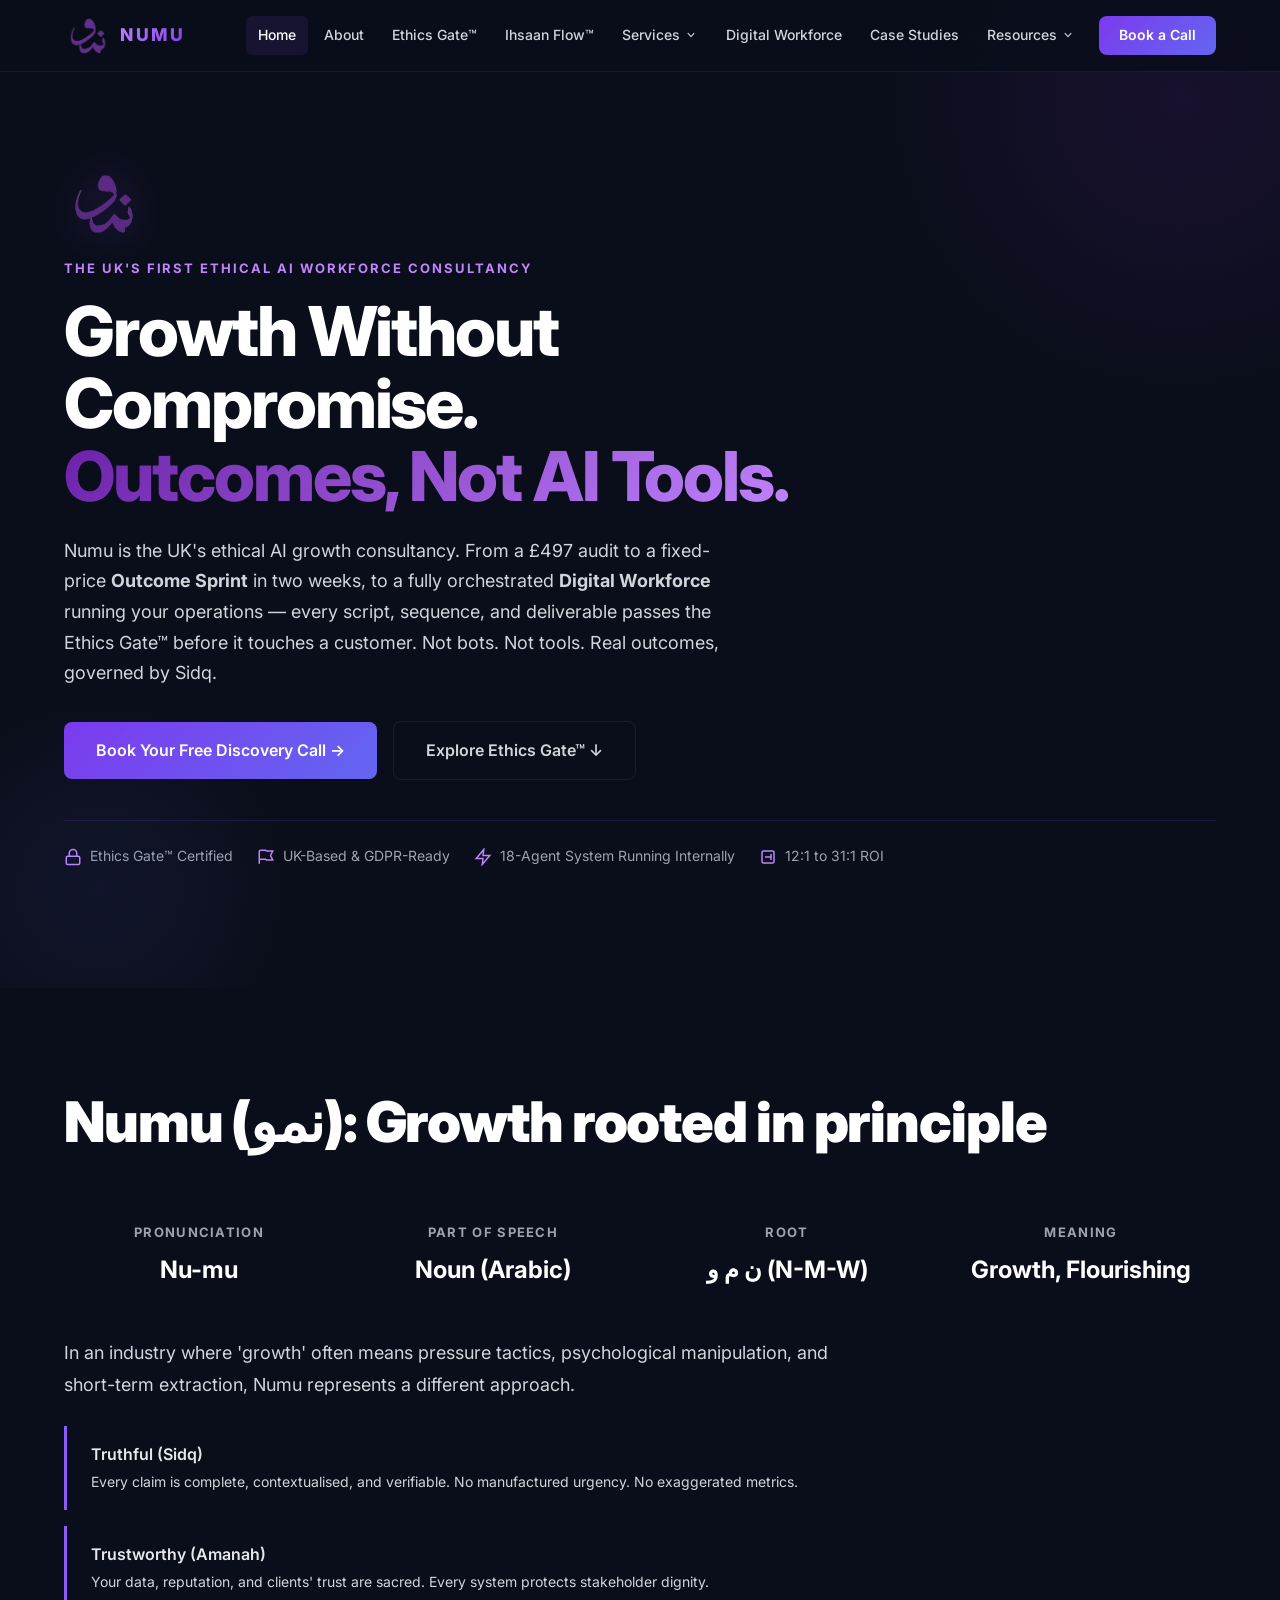
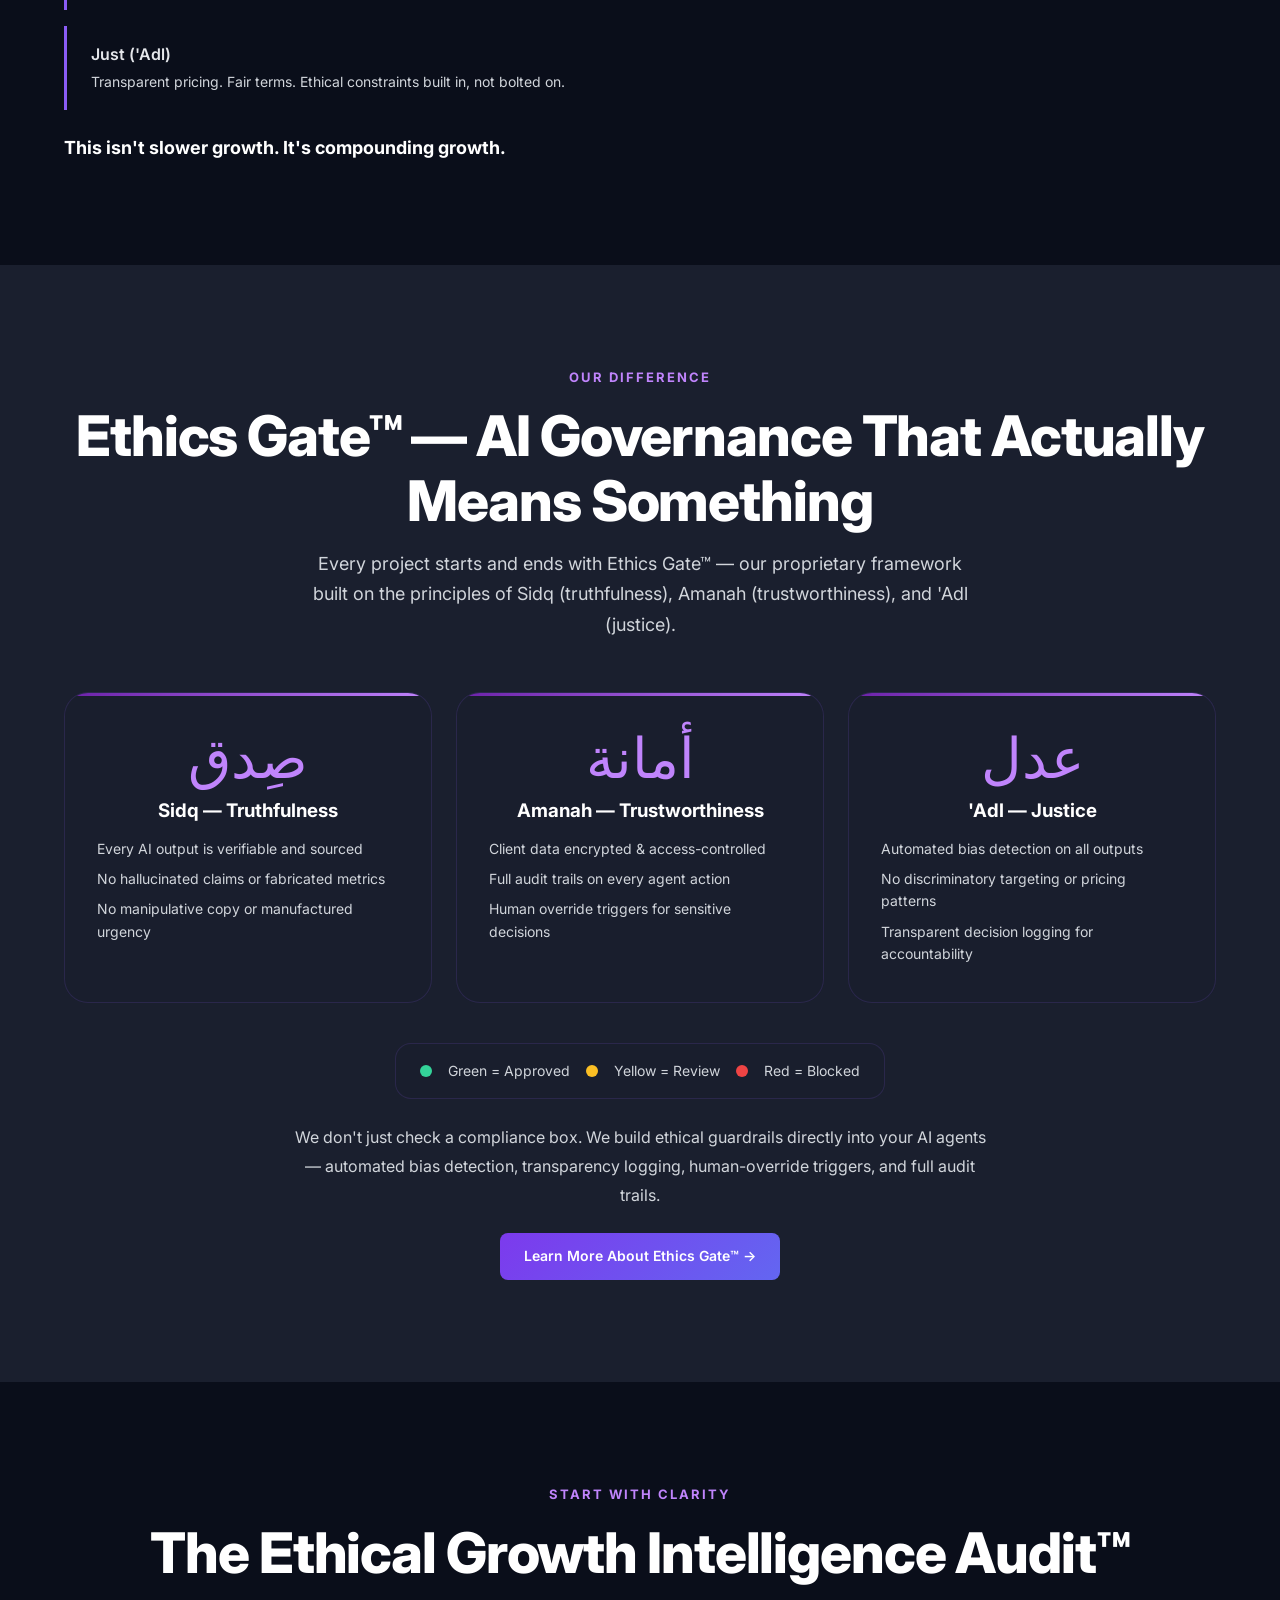
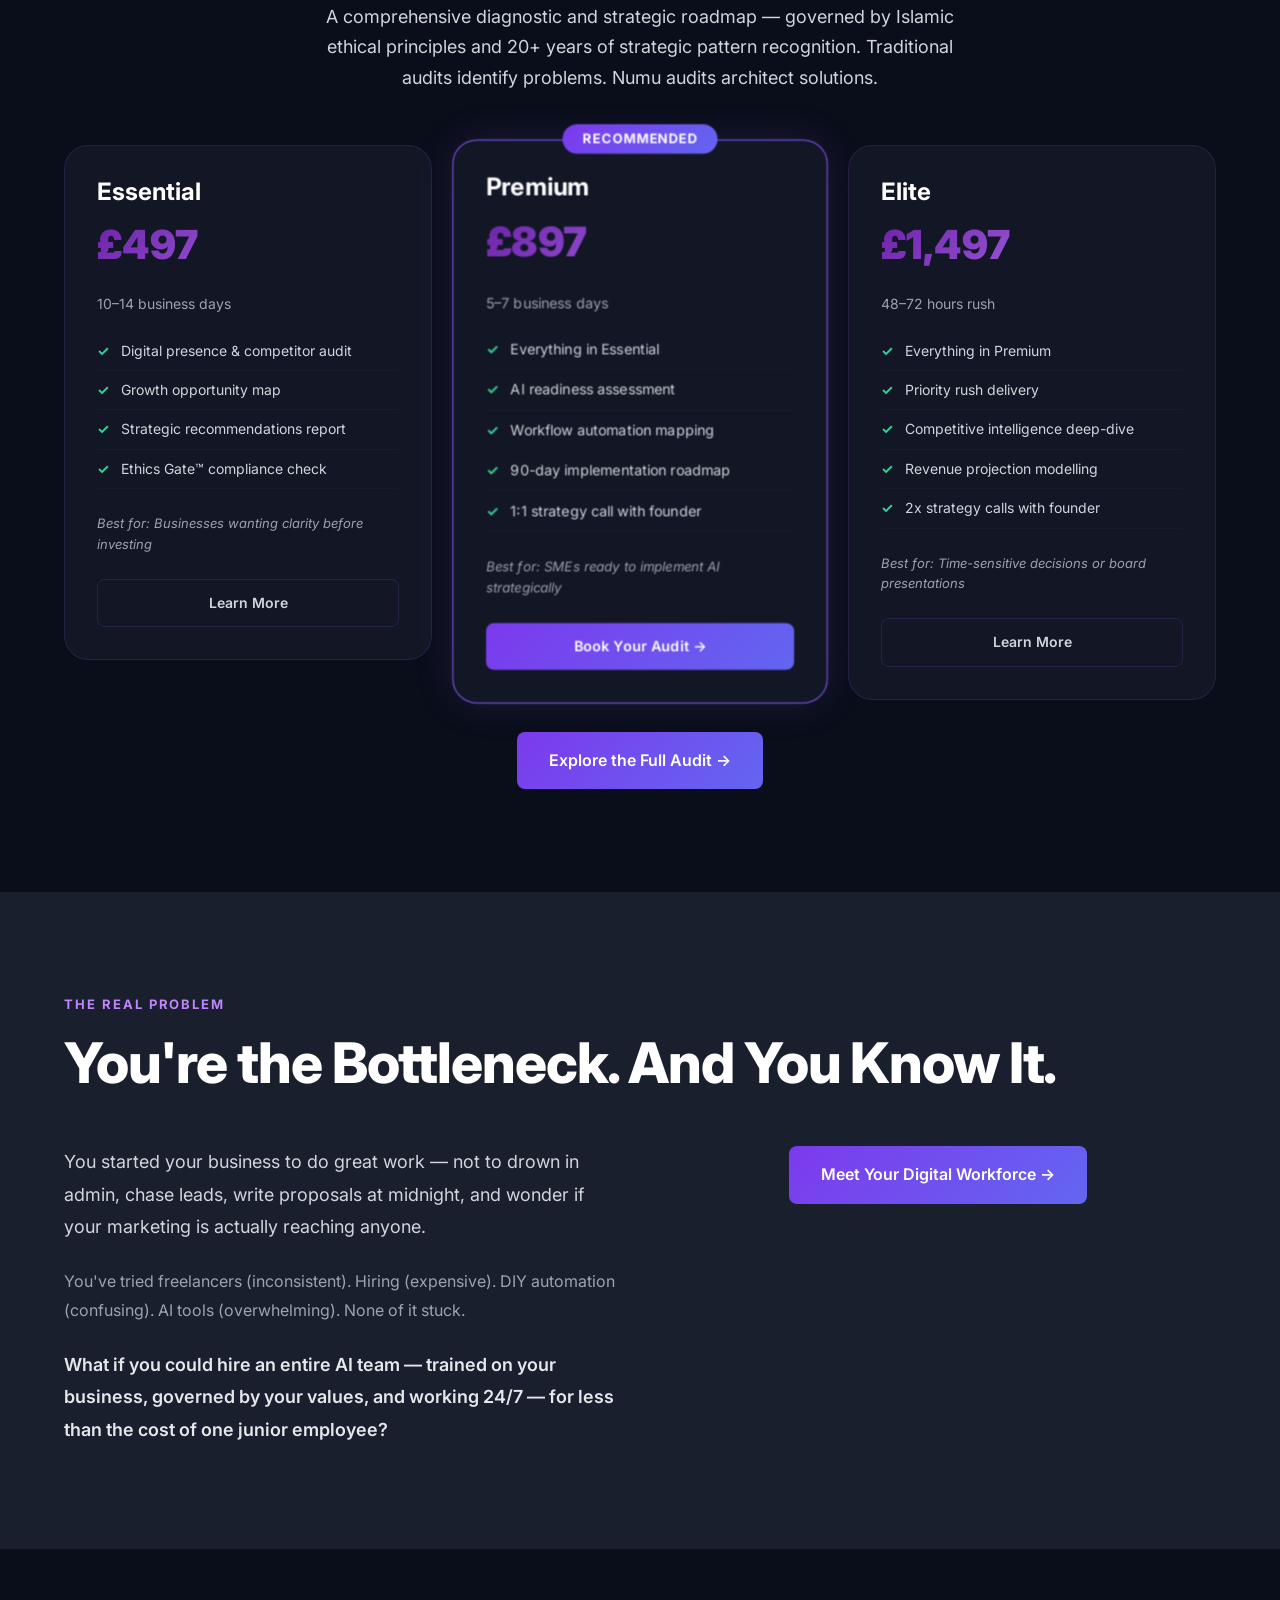
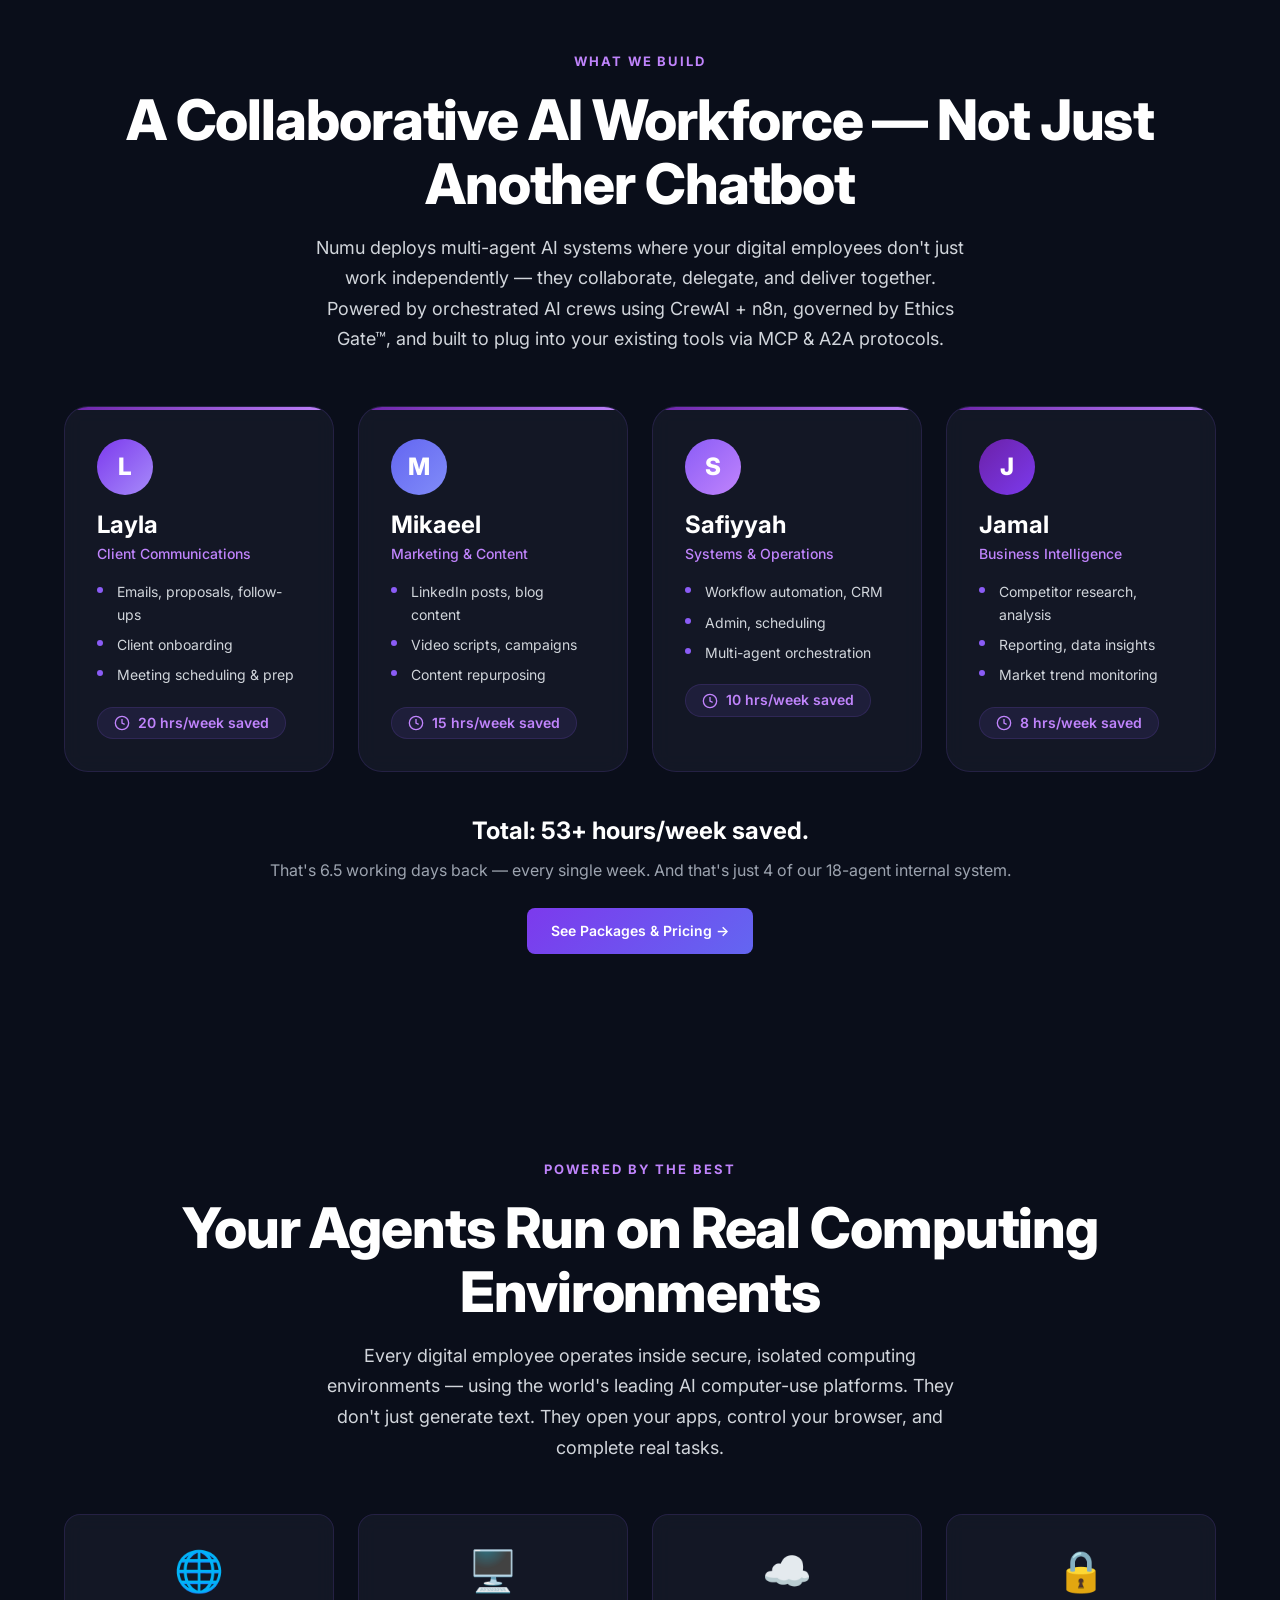
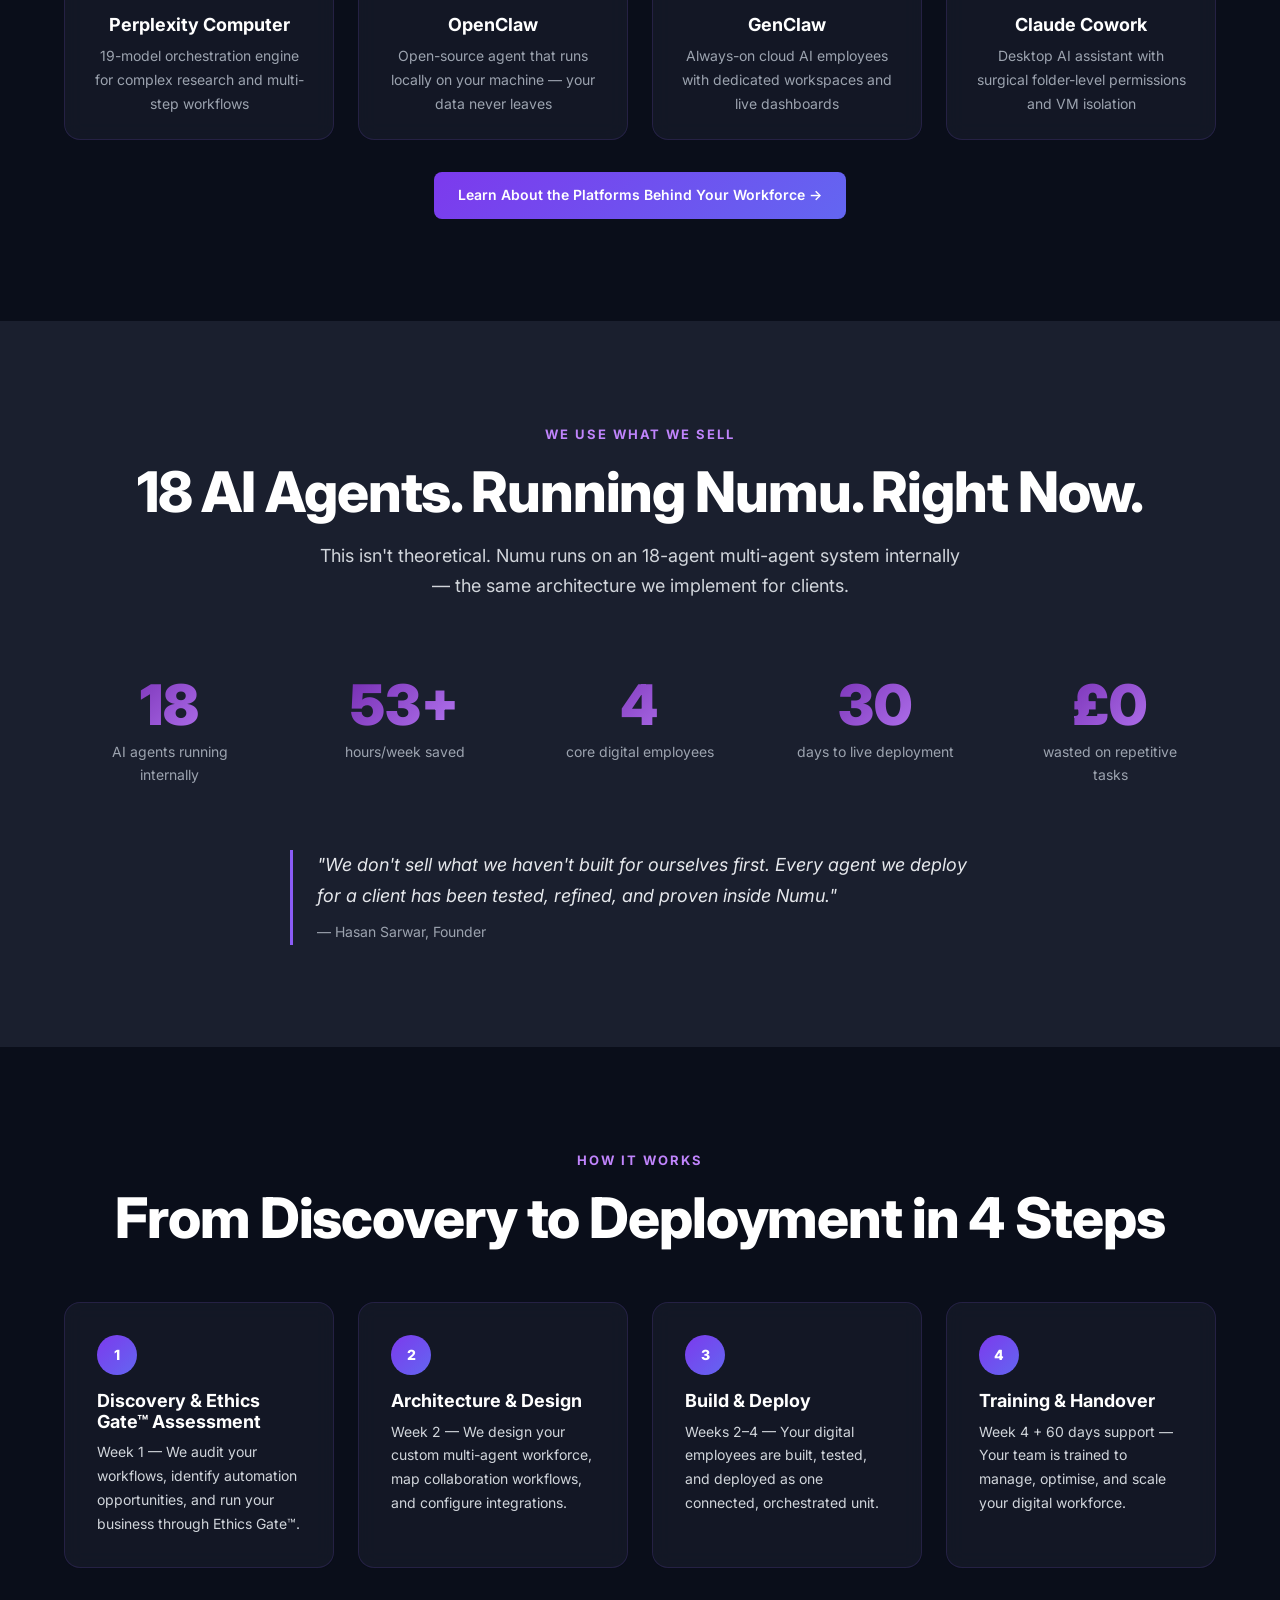
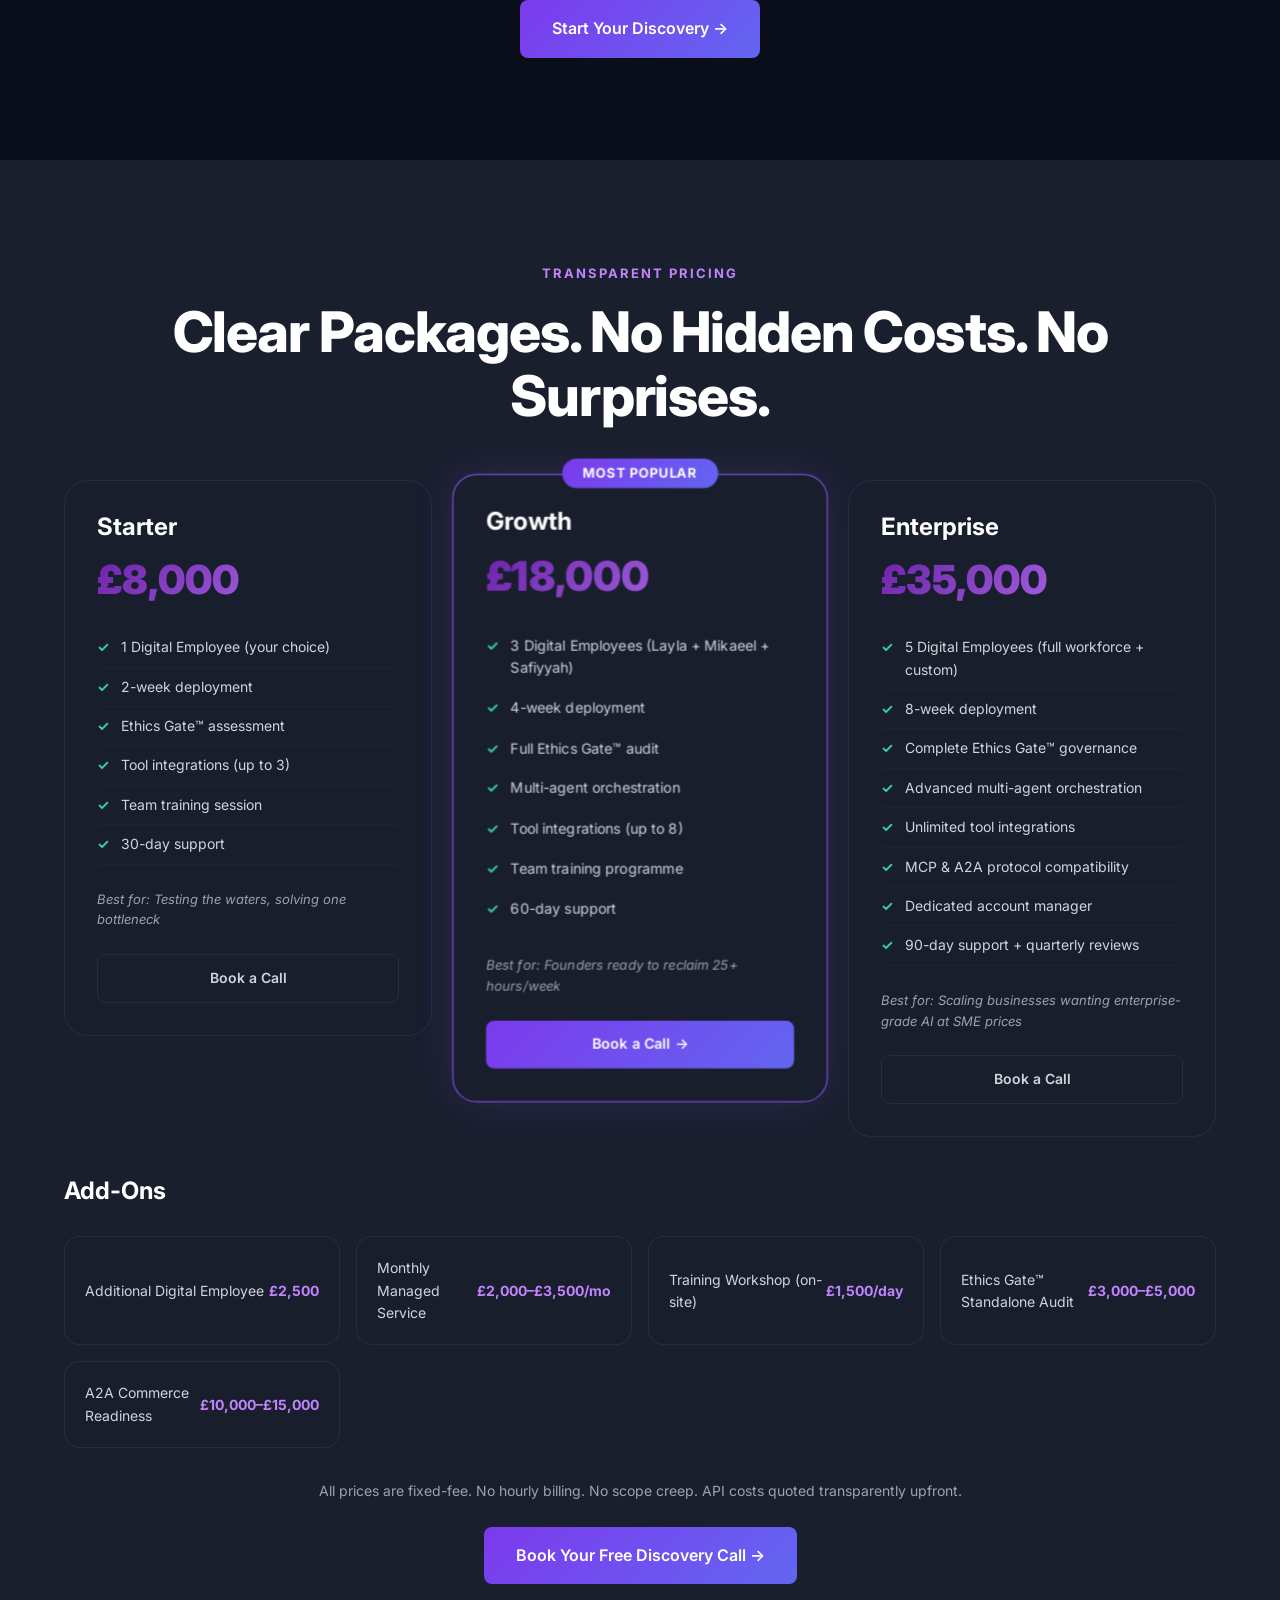
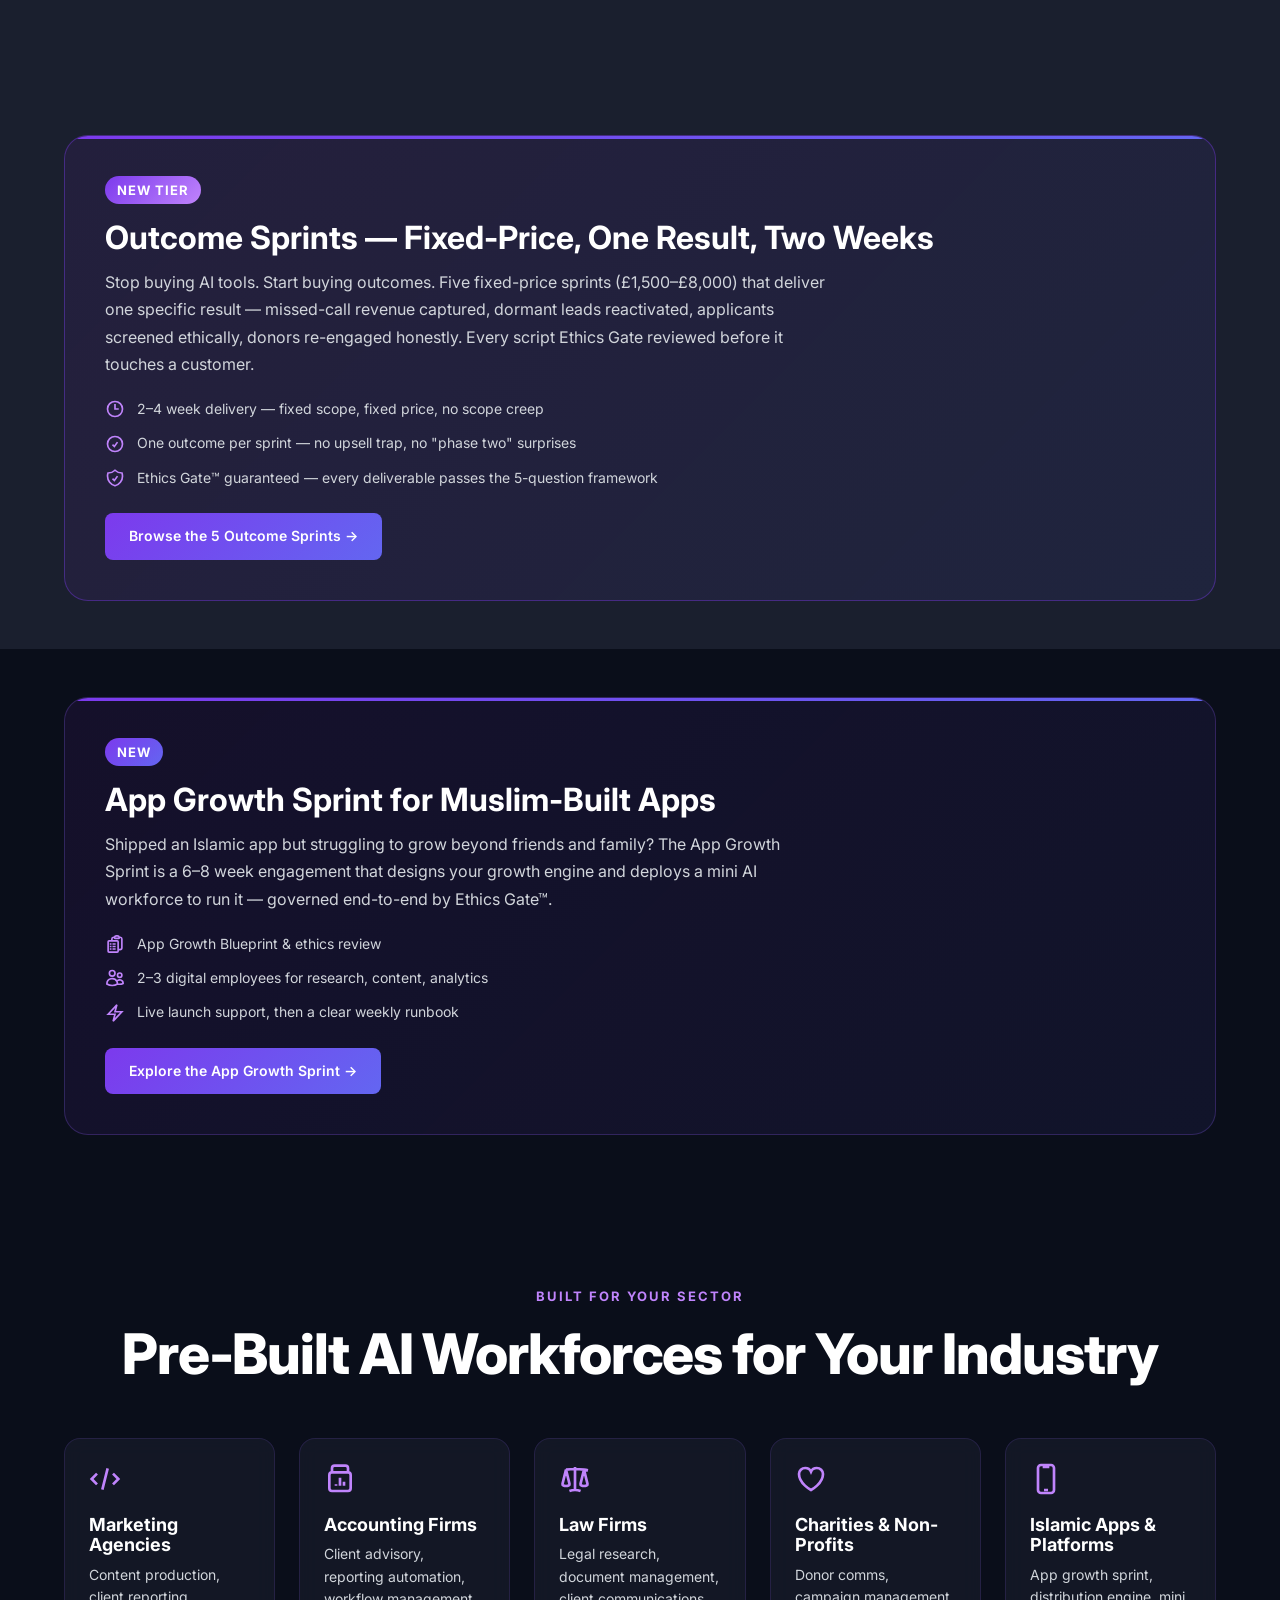
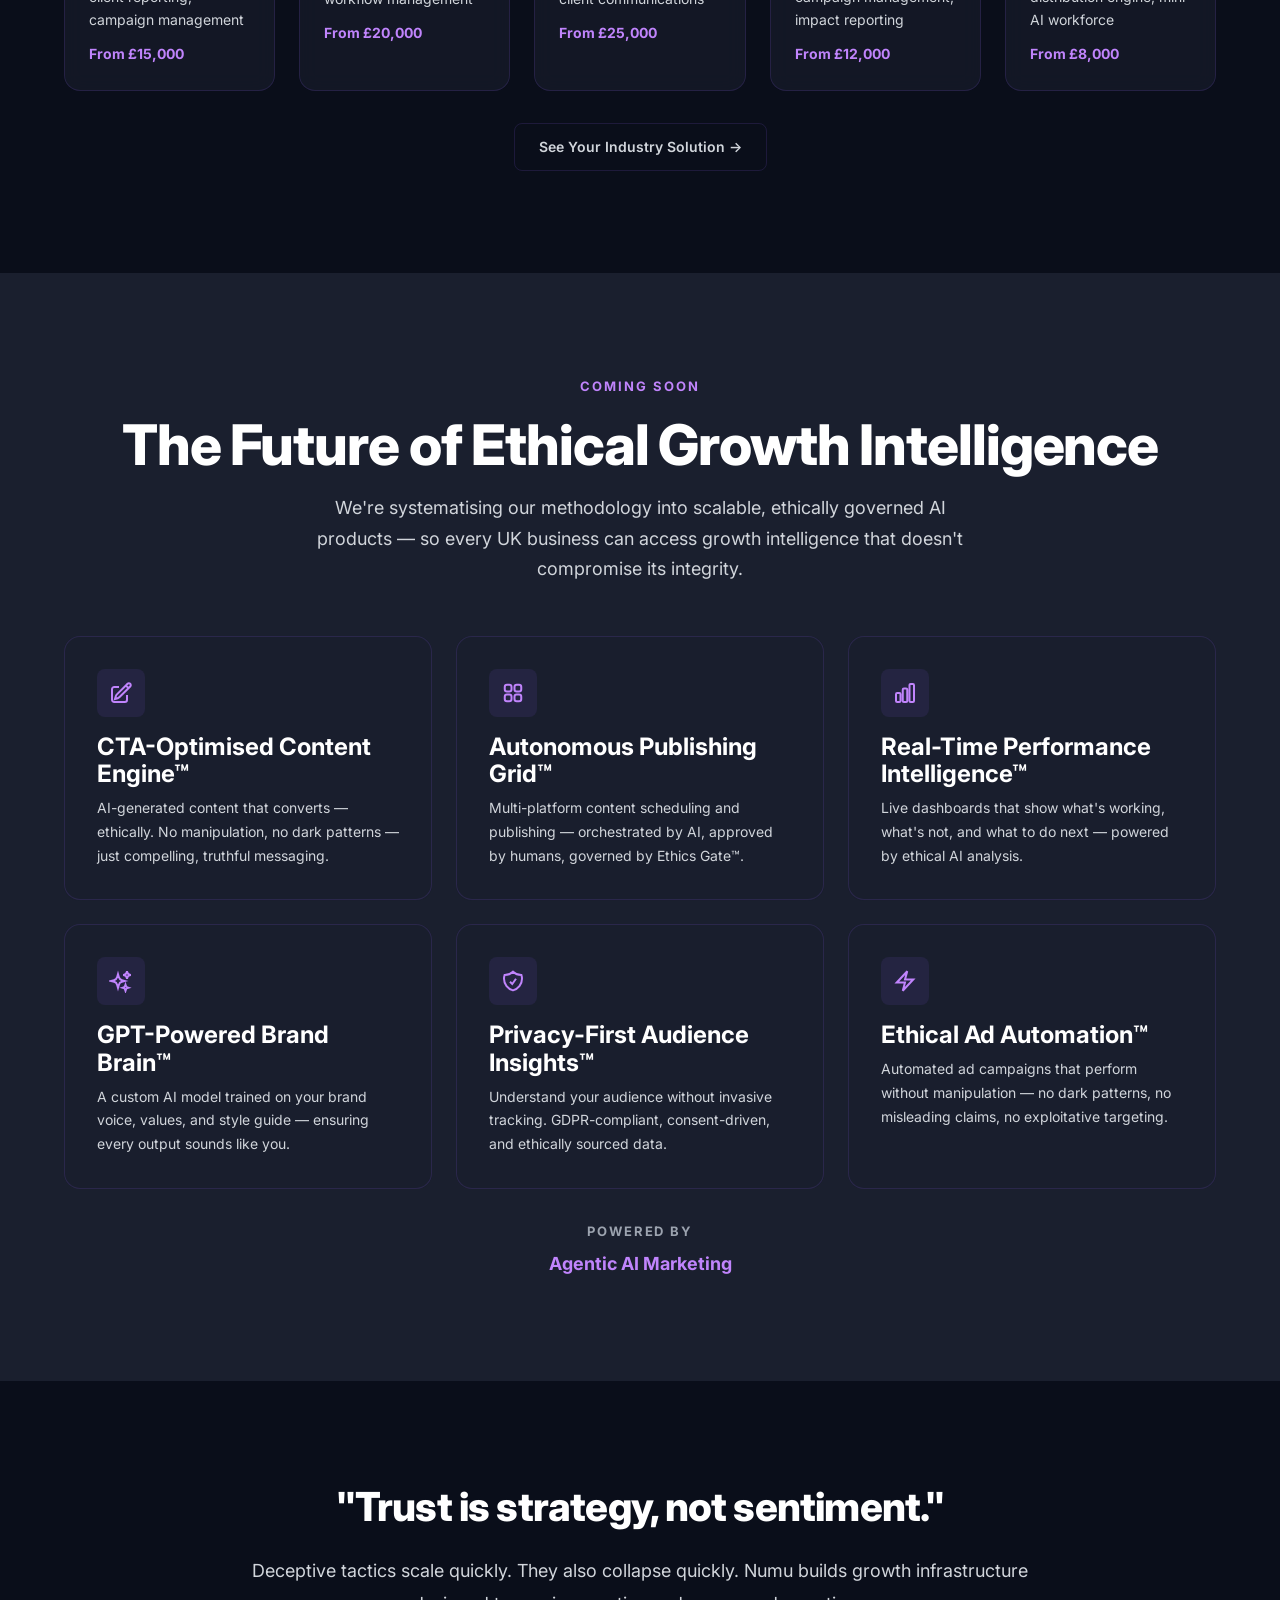
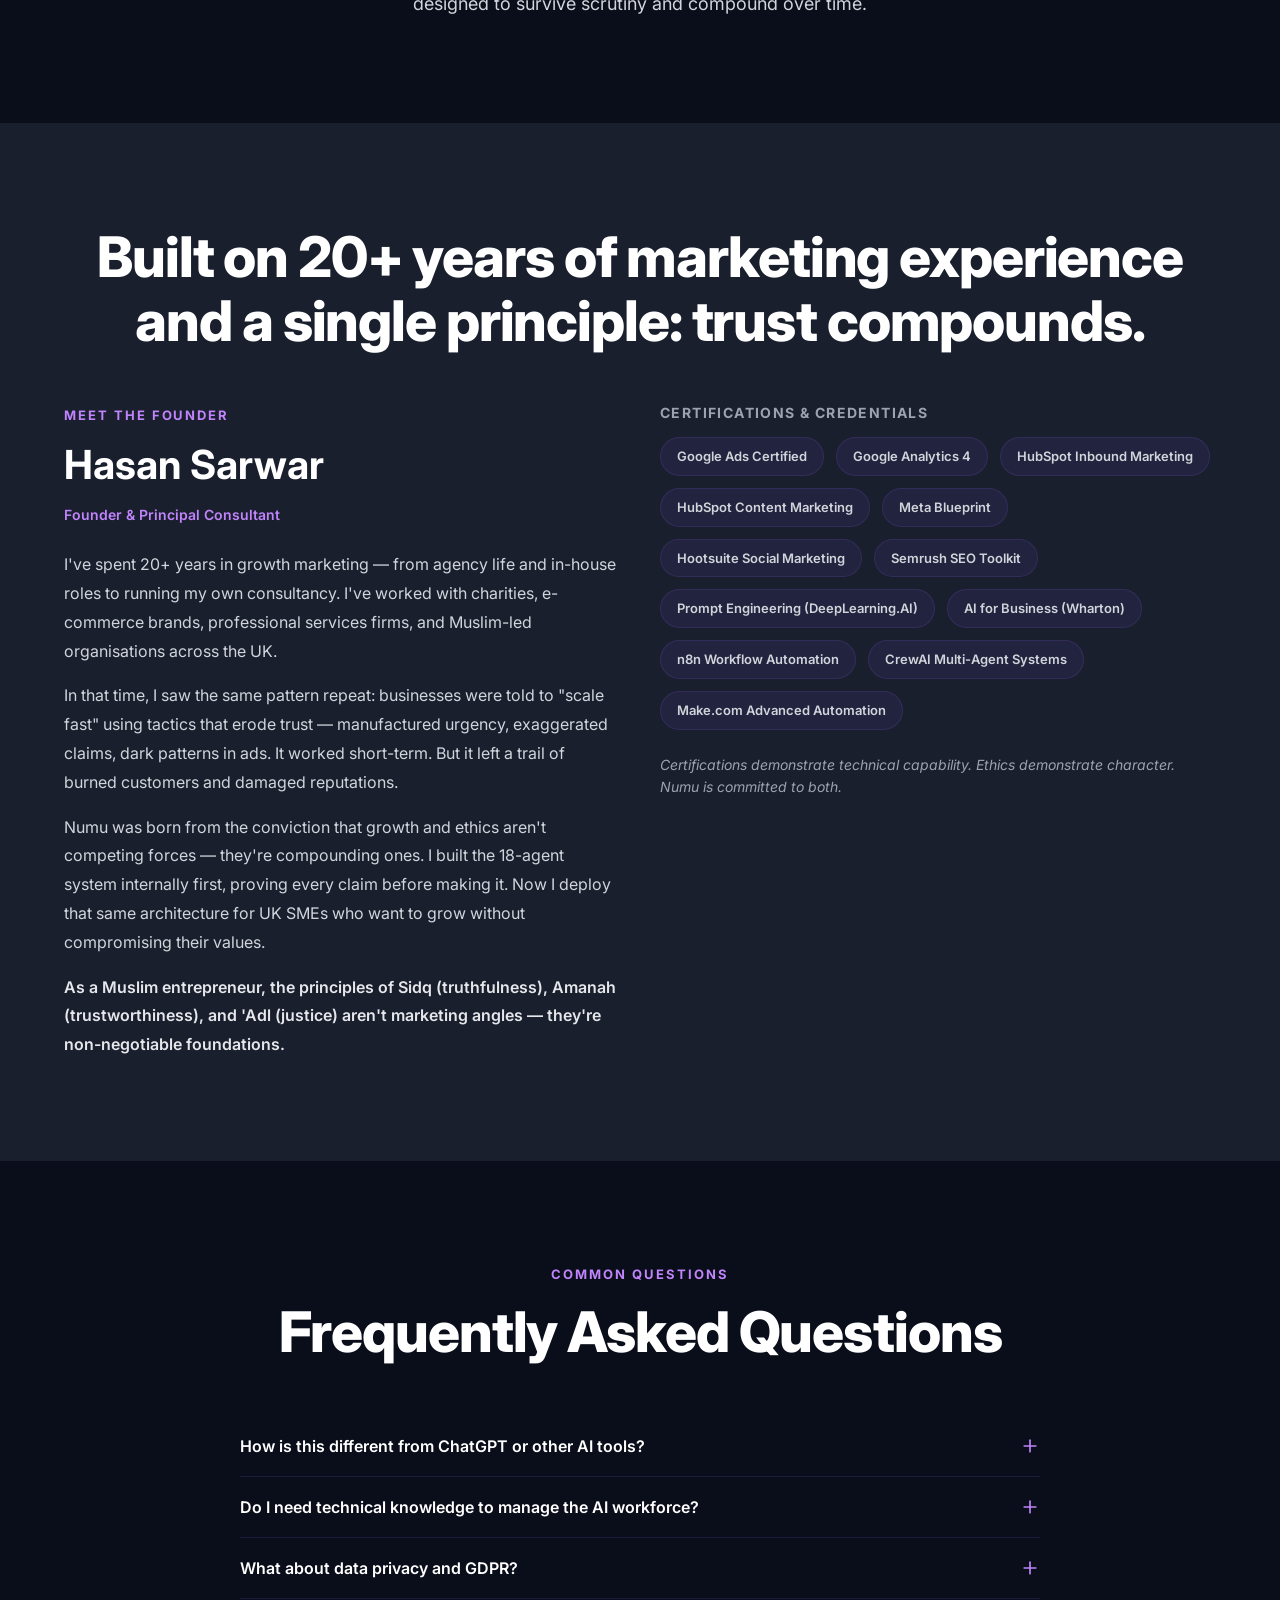
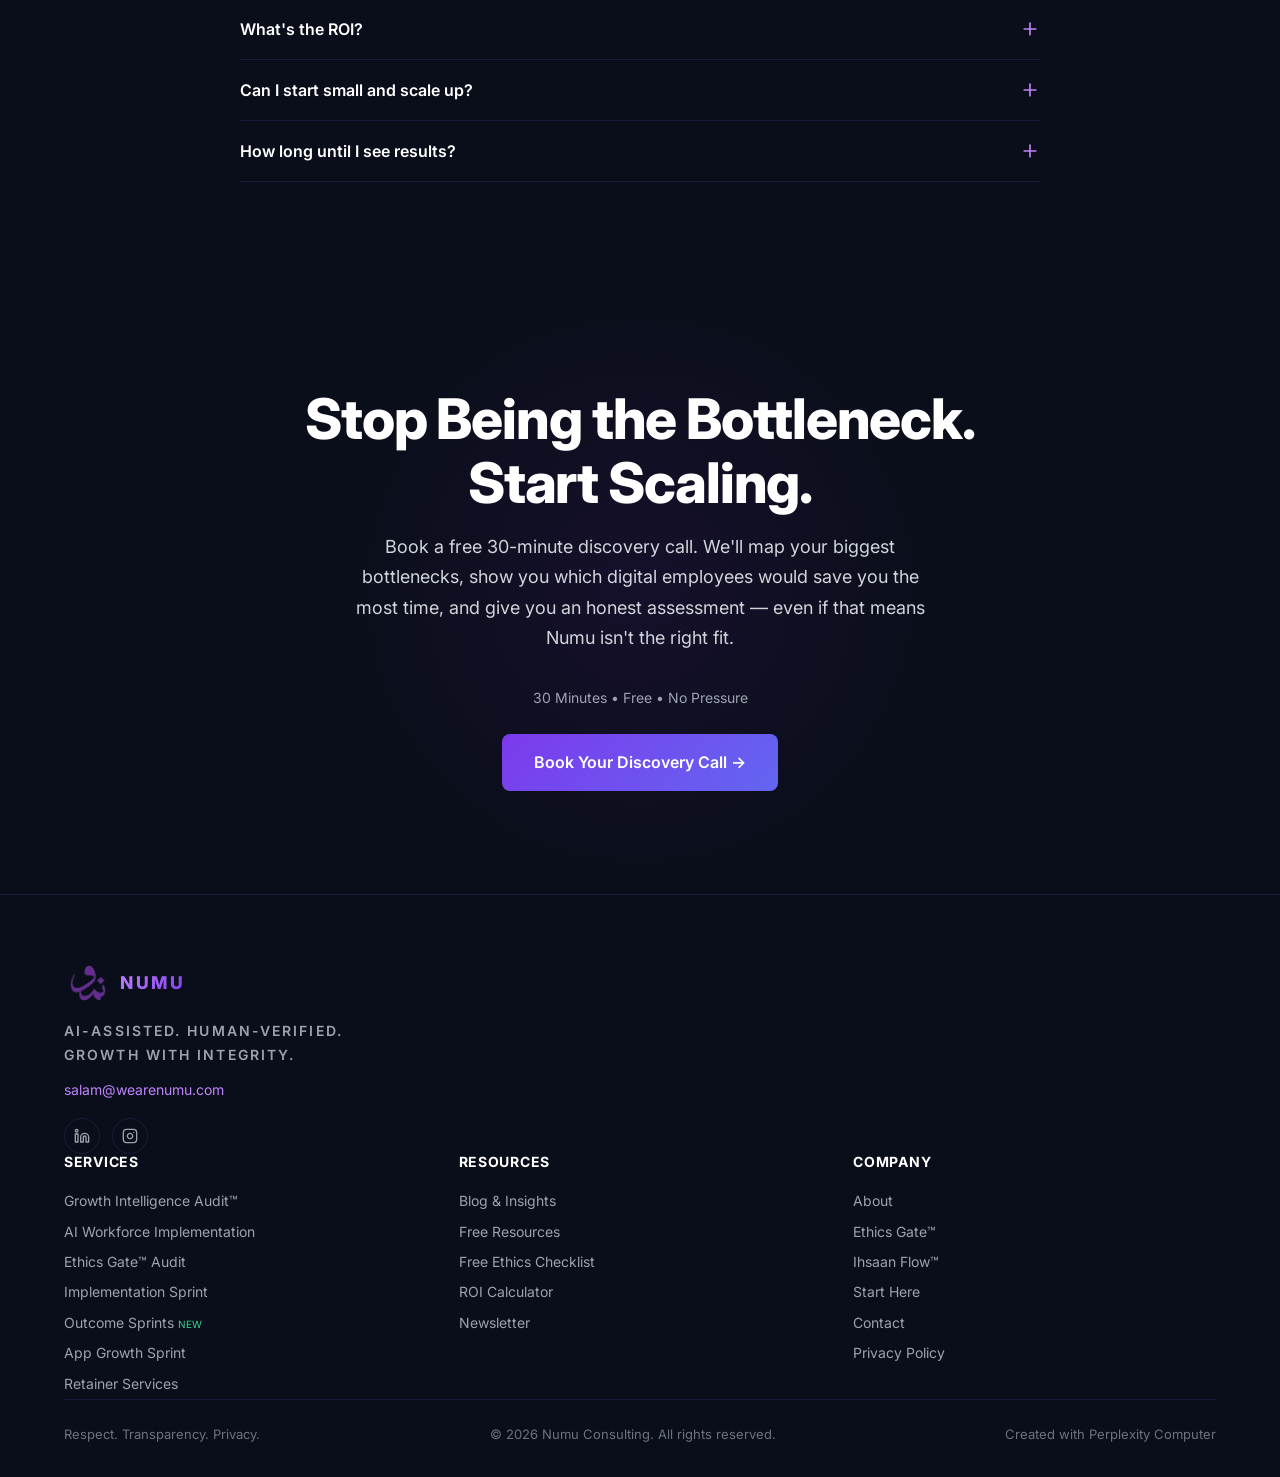
==== commit c4aa4418: "feat: Hero rewrite to cover full ladder (Audits → Outcome Sprints → Digital Workforce). Add Outcome " ====
--- a/index.html
+++ b/index.html
@@ -114,8 +114,8 @@
       <div class="reveal" style="margin-bottom:var(--space-6);"><img src="logo.png" alt="Numu" style="width:80px;height:auto;opacity:0.9;filter:drop-shadow(0 0 20px rgba(124,58,237,0.4));"></div>
 
       <div class="hero-label reveal">THE UK'S FIRST ETHICAL AI WORKFORCE CONSULTANCY</div>
-      <h1 class="reveal">Growth Without Compromise.<br><span class="gradient-text">Your First AI Team — Hired, Trained &amp; Governed.</span></h1>
-      <p class="hero-sub reveal">Numu is a growth intelligence consultancy governed by Islamic ethical principles. We deploy multi-agent AI workforces for UK SMEs — saving 53+ hours/week, delivering 12:1 ROI, and governed by Ethics Gate™. Not bots. Not tools. Digital employees that collaborate, learn, and work to your values.</p>
+      <h1 class="reveal">Growth Without Compromise.<br><span class="gradient-text">Outcomes, Not AI Tools.</span></h1>
+      <p class="hero-sub reveal">Numu is the UK's ethical AI growth consultancy. From a £497 audit to a fixed-price <strong>Outcome Sprint</strong> in two weeks, to a fully orchestrated <strong>Digital Workforce</strong> running your operations — every script, sequence, and deliverable passes the Ethics Gate™ before it touches a customer. Not bots. Not tools. Real outcomes, governed by Sidq.</p>
       <div class="hero-ctas reveal">
         <a href="https://calendly.com/hasan-wearenumu/30min" target="_blank" rel="noopener" class="btn btn-primary btn-lg">Book Your Free Discovery Call →</a>
         <a href="#/ethics-gate" class="btn btn-secondary btn-lg">Explore Ethics Gate™ ↓</a>
@@ -550,6 +550,34 @@
       <p class="reveal" style="text-align:center;margin-top:var(--space-8);font-size:var(--text-sm);color:var(--color-text-muted);">All prices are fixed-fee. No hourly billing. No scope creep. API costs quoted transparently upfront.</p>
       <div style="text-align:center;margin-top:var(--space-6);" class="reveal">
         <a href="https://calendly.com/hasan-wearenumu/30min" target="_blank" rel="noopener" class="btn btn-primary btn-lg">Book Your Free Discovery Call →</a>
+      </div>
+    </div>
+  </section>
+
+  <!-- Section 9a: Outcome Sprints Offer Strip (NEW) -->
+  <section class="section offer-strip-section" style="background:var(--color-bg-navy);">
+    <div class="container">
+      <div class="offer-strip reveal" style="border:1px solid rgba(124,58,237,0.4);">
+        <div class="offer-strip-content">
+          <div class="offer-strip-badge" style="background:linear-gradient(135deg,#7C3AED,#C084FC);">NEW TIER</div>
+          <h3>Outcome Sprints — Fixed-Price, One Result, Two Weeks</h3>
+          <p>Stop buying AI tools. Start buying outcomes. Five fixed-price sprints (£1,500–£8,000) that deliver one specific result — missed-call revenue captured, dormant leads reactivated, applicants screened ethically, donors re-engaged honestly. Every script Ethics Gate reviewed before it touches a customer.</p>
+          <div class="offer-strip-features">
+            <div class="offer-strip-feature">
+              <svg viewBox="0 0 24 24" fill="none" stroke="currentColor" stroke-width="2" style="width:20px;height:20px;color:var(--color-purple-light);flex-shrink:0;"><path d="M12 6v6h4.5m4.5 0a9 9 0 11-18 0 9 9 0 0118 0z"/></svg>
+              <span>2–4 week delivery — fixed scope, fixed price, no scope creep</span>
+            </div>
+            <div class="offer-strip-feature">
+              <svg viewBox="0 0 24 24" fill="none" stroke="currentColor" stroke-width="2" style="width:20px;height:20px;color:var(--color-purple-light);flex-shrink:0;"><path d="M9 12.75L11.25 15 15 9.75M21 12a9 9 0 11-18 0 9 9 0 0118 0z"/></svg>
+              <span>One outcome per sprint — no upsell trap, no "phase two" surprises</span>
+            </div>
+            <div class="offer-strip-feature">
+              <svg viewBox="0 0 24 24" fill="none" stroke="currentColor" stroke-width="2" style="width:20px;height:20px;color:var(--color-purple-light);flex-shrink:0;"><path d="M9 12.75L11.25 15 15 9.75m-3-7.036A11.959 11.959 0 013.598 6 11.99 11.99 0 003 9.749c0 5.592 3.824 10.29 9 11.623 5.176-1.332 9-6.03 9-11.622 0-1.31-.21-2.571-.598-3.751h-.152c-3.196 0-6.1-1.248-8.25-3.285z"/></svg>
+              <span>Ethics Gate™ guaranteed — every deliverable passes the 5-question framework</span>
+            </div>
+          </div>
+          <a href="#/services/outcome-sprints" class="btn btn-primary" style="margin-top:var(--space-6);">Browse the 5 Outcome Sprints →</a>
+        </div>
       </div>
     </div>
   </section>
